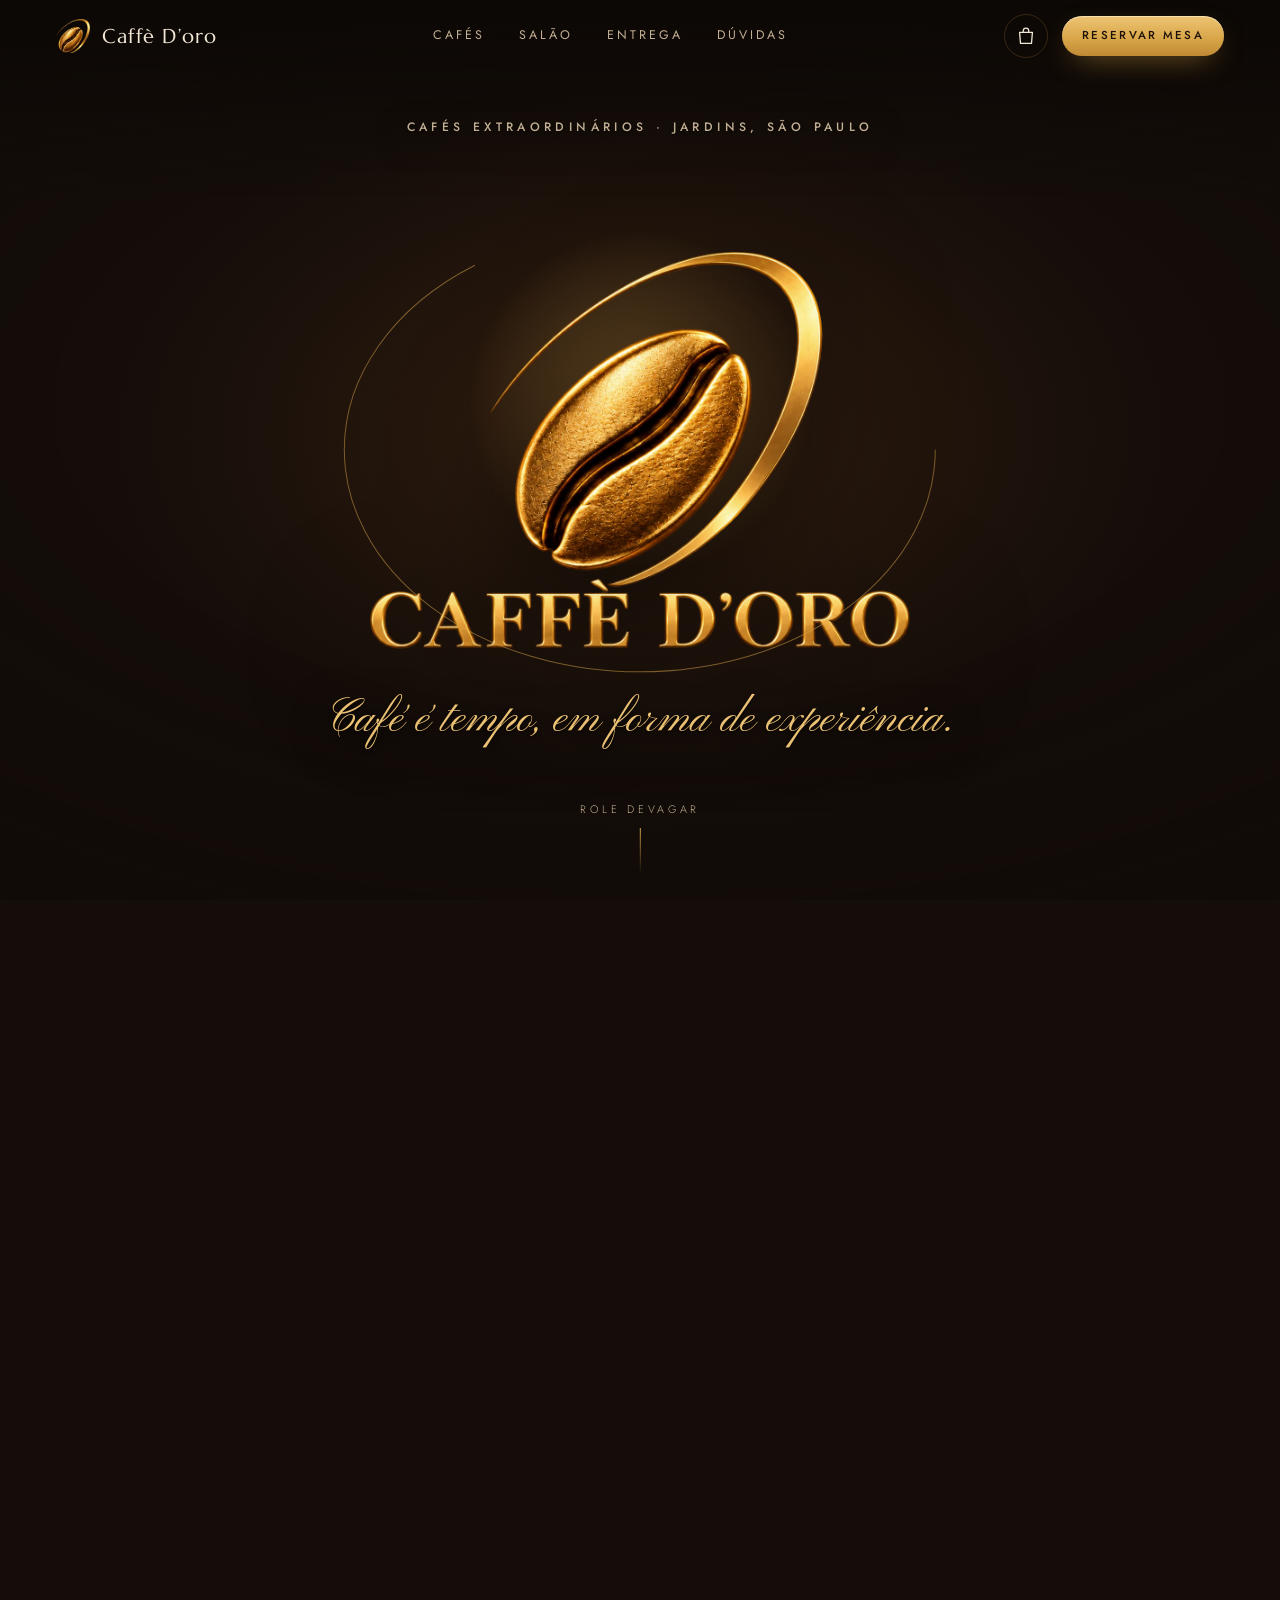
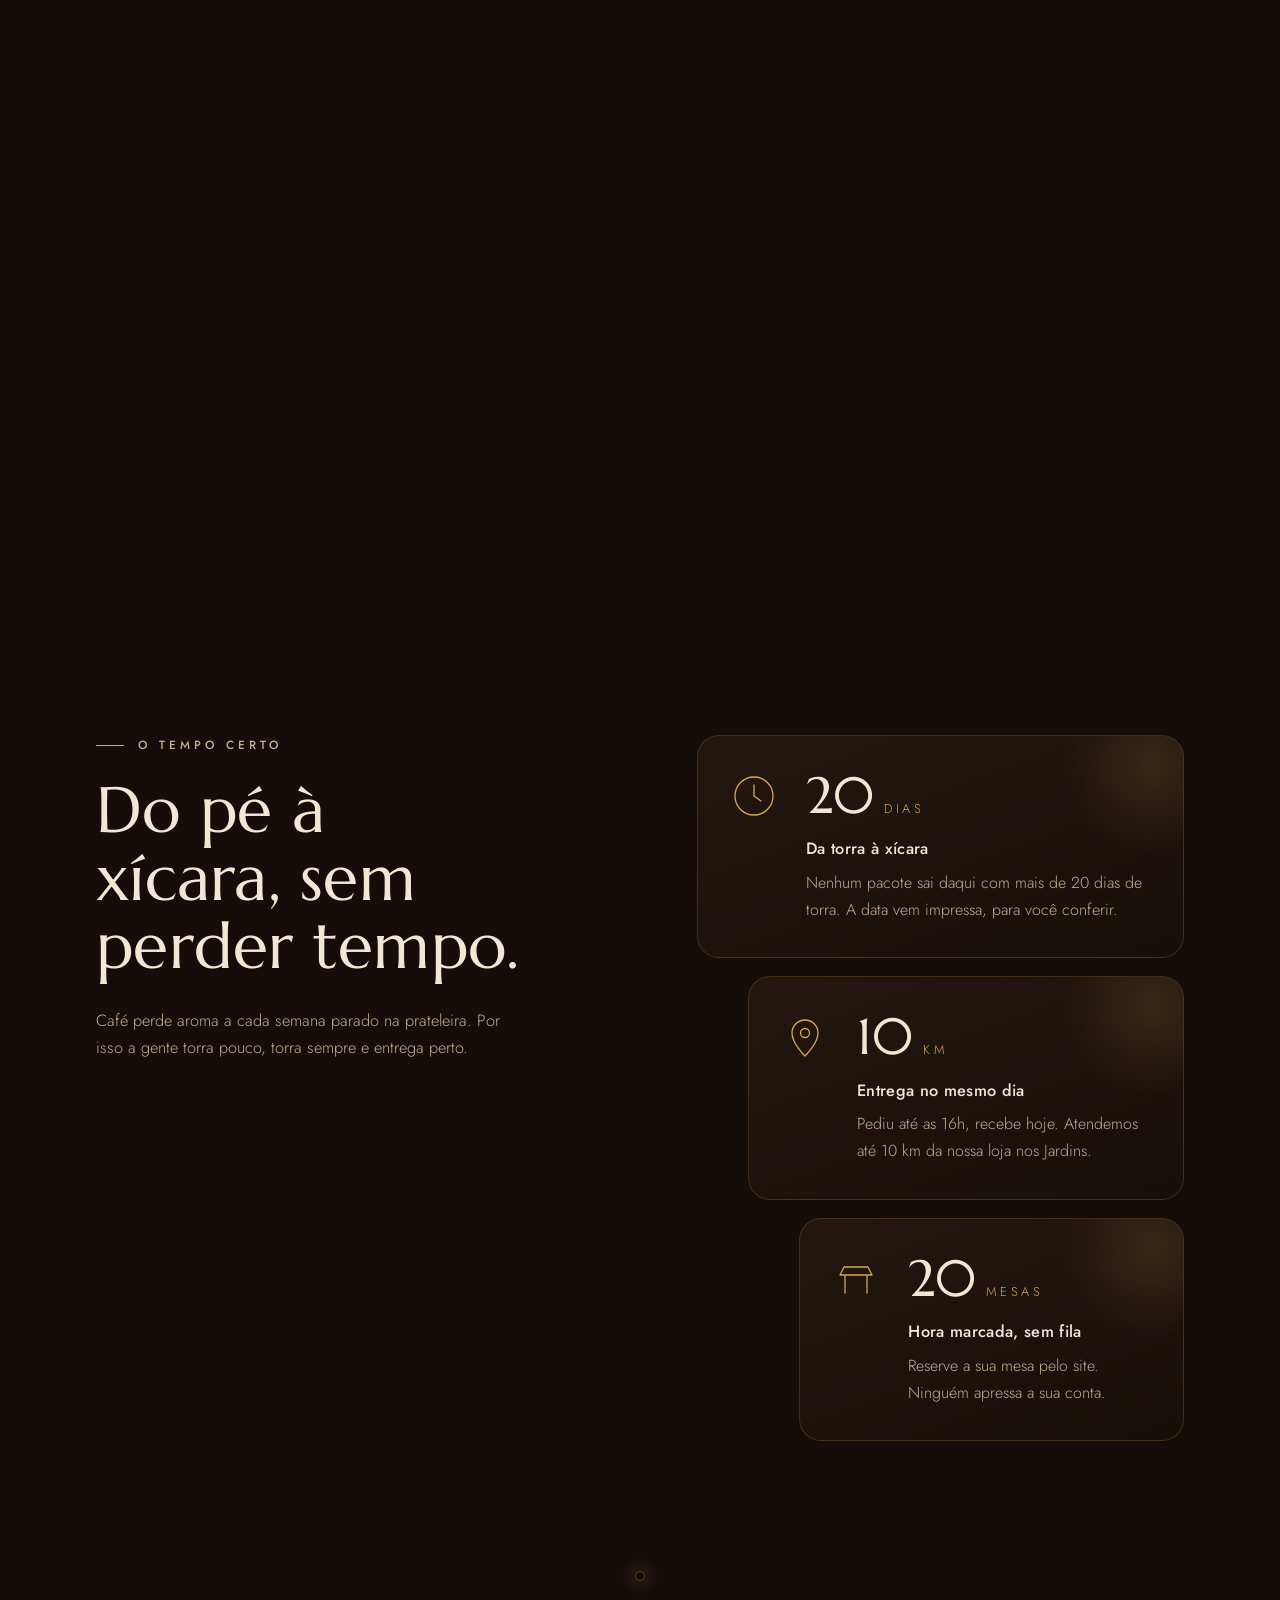
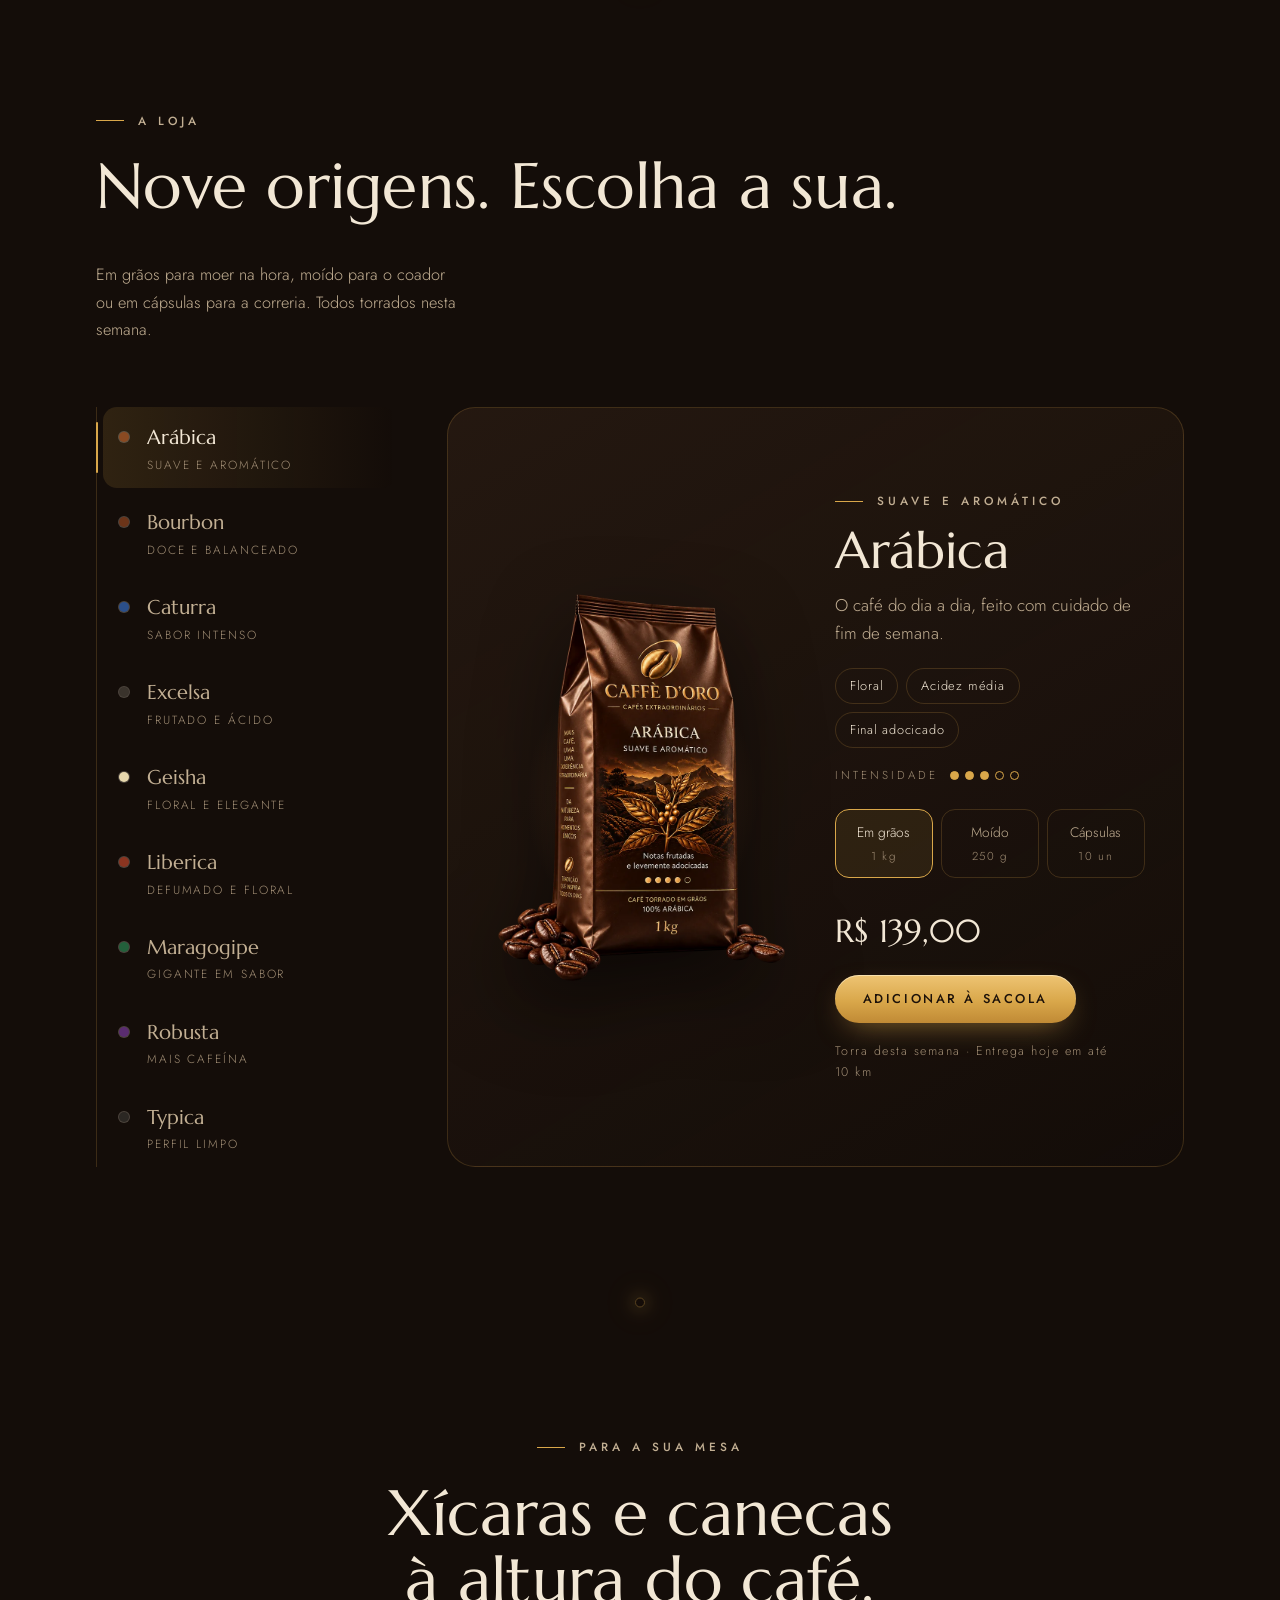
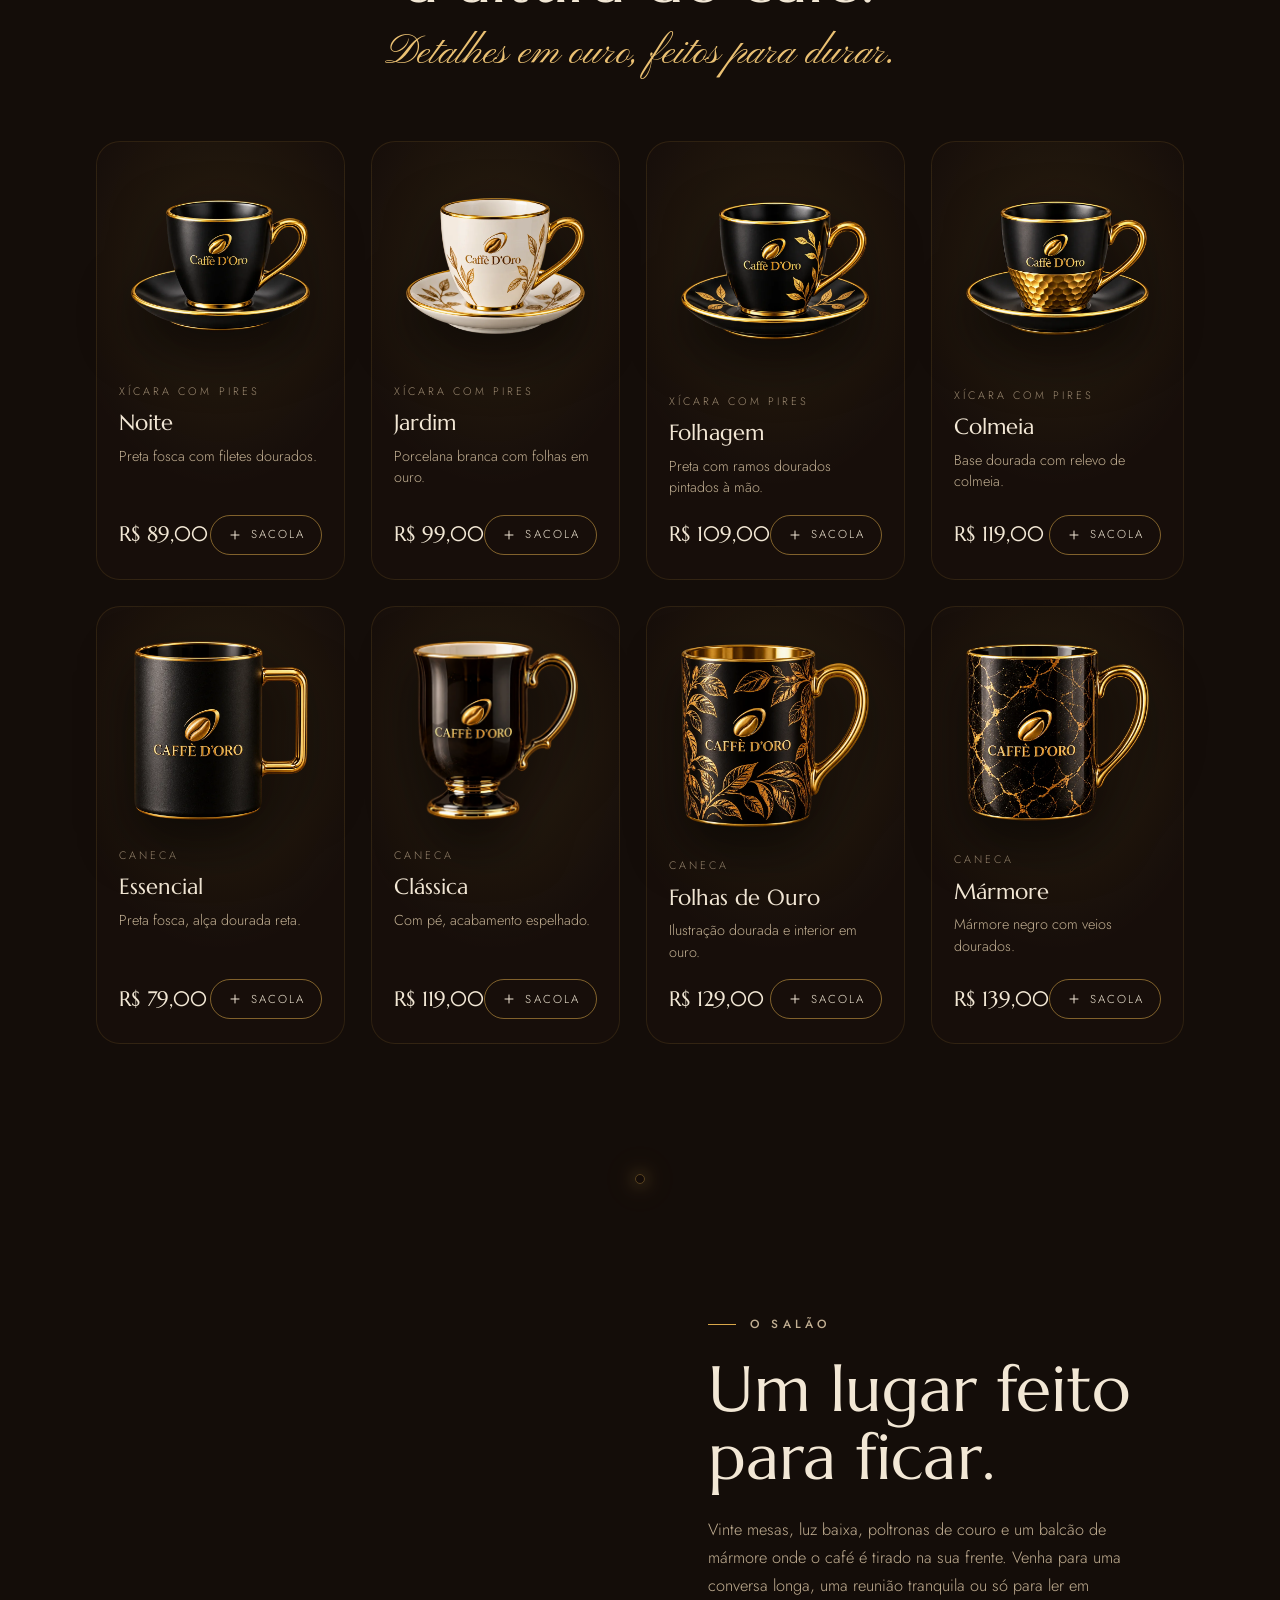
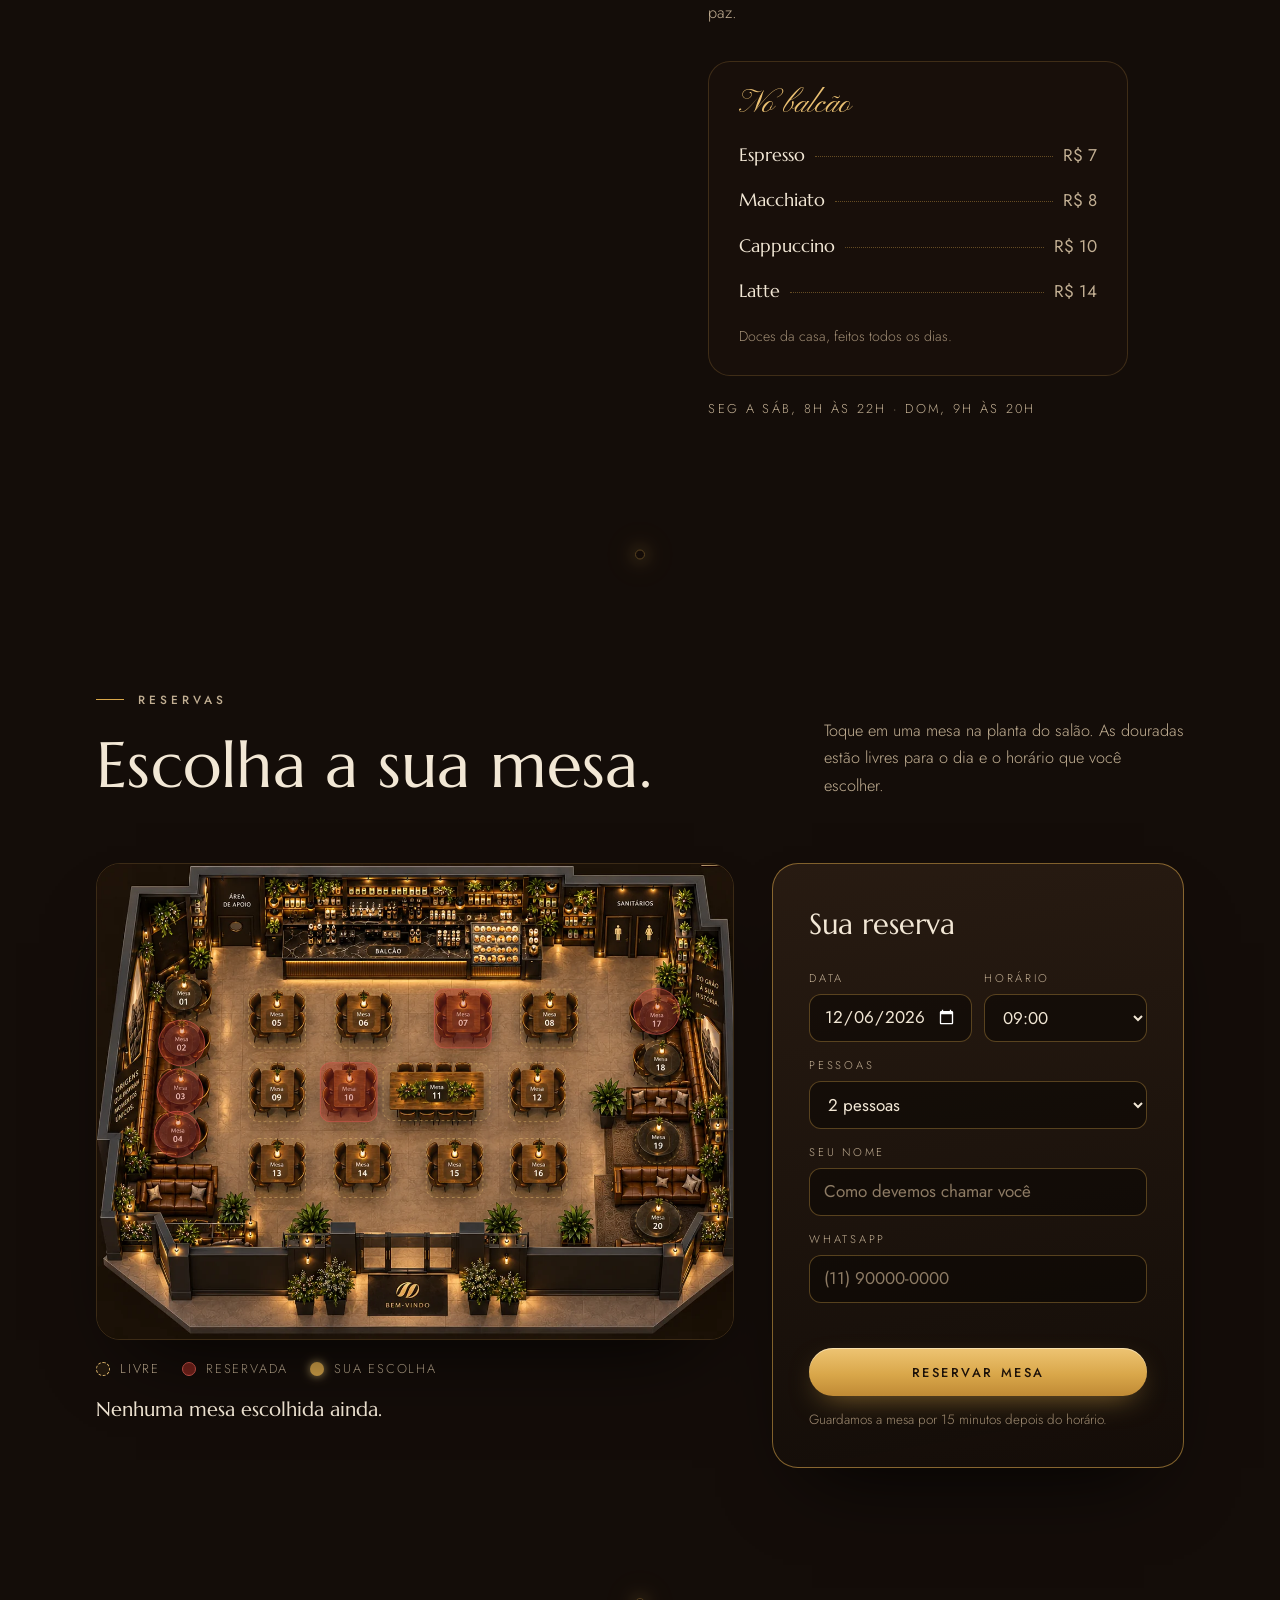
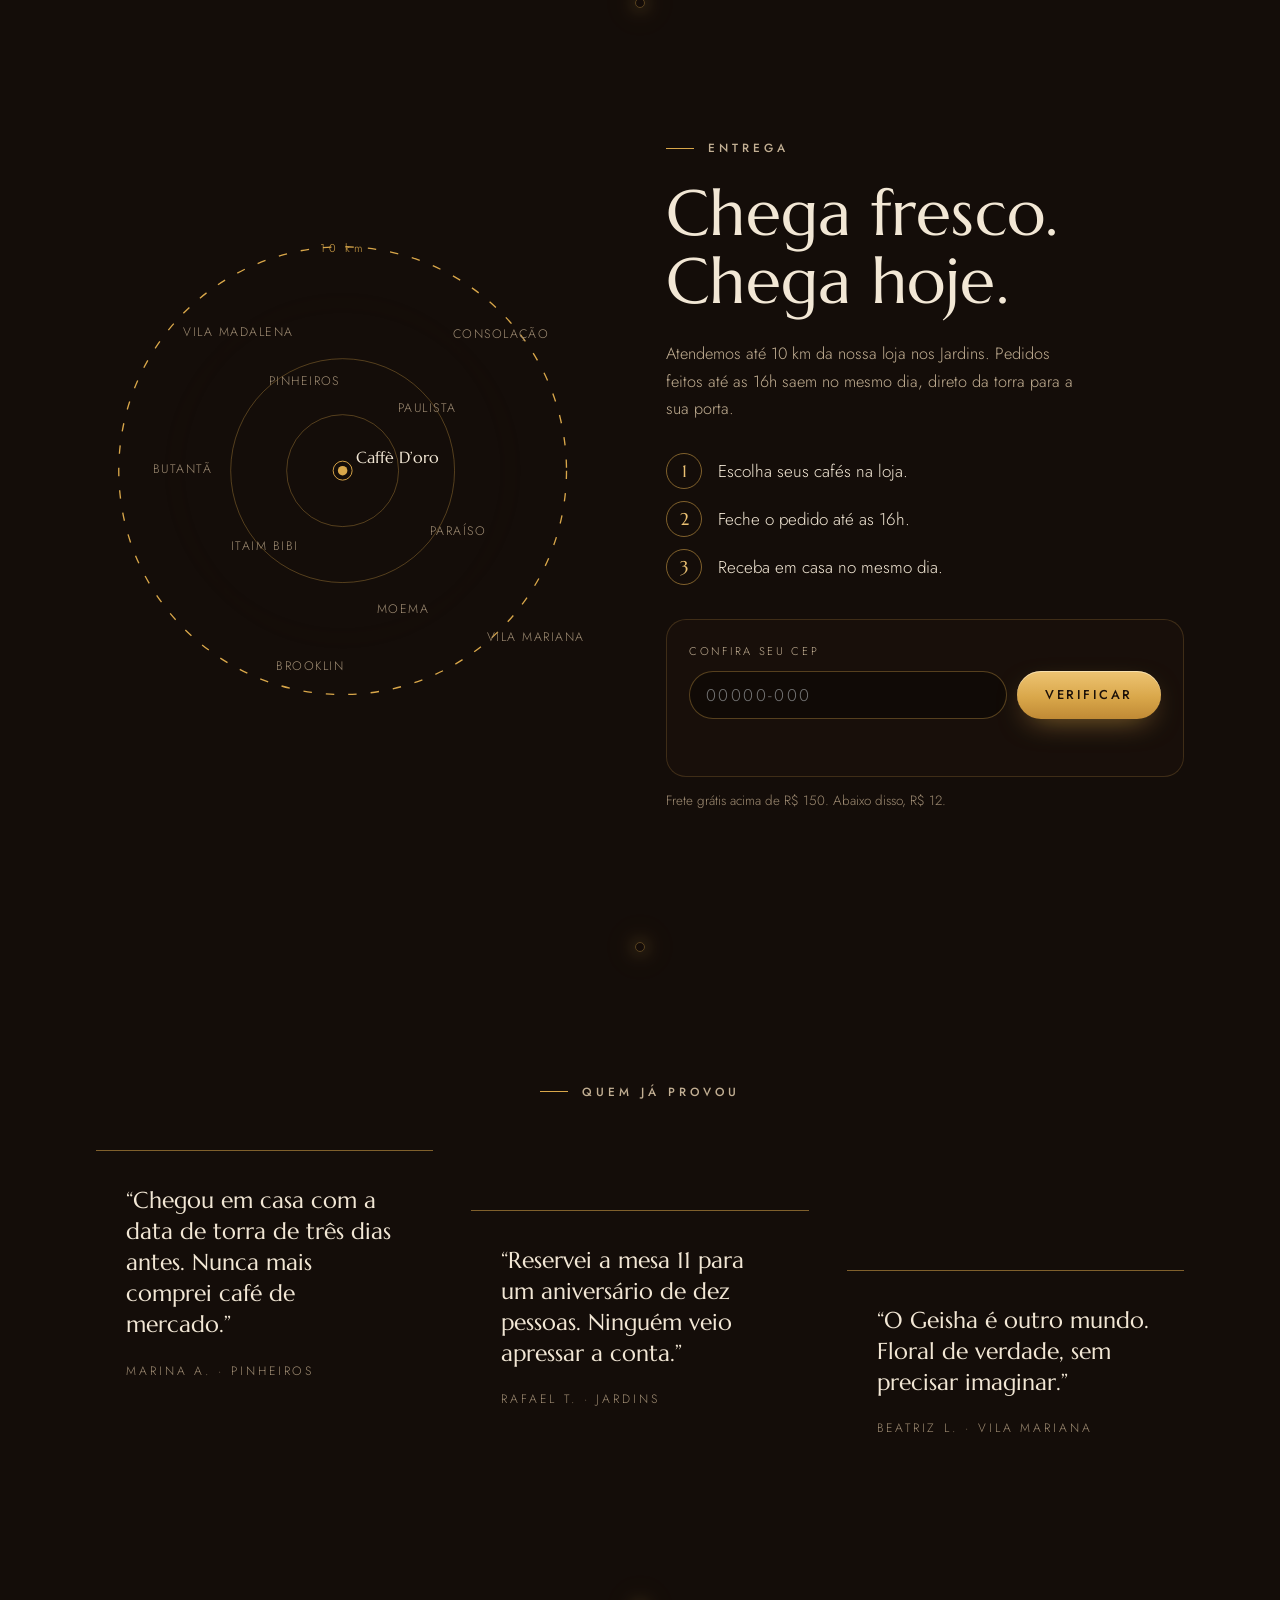
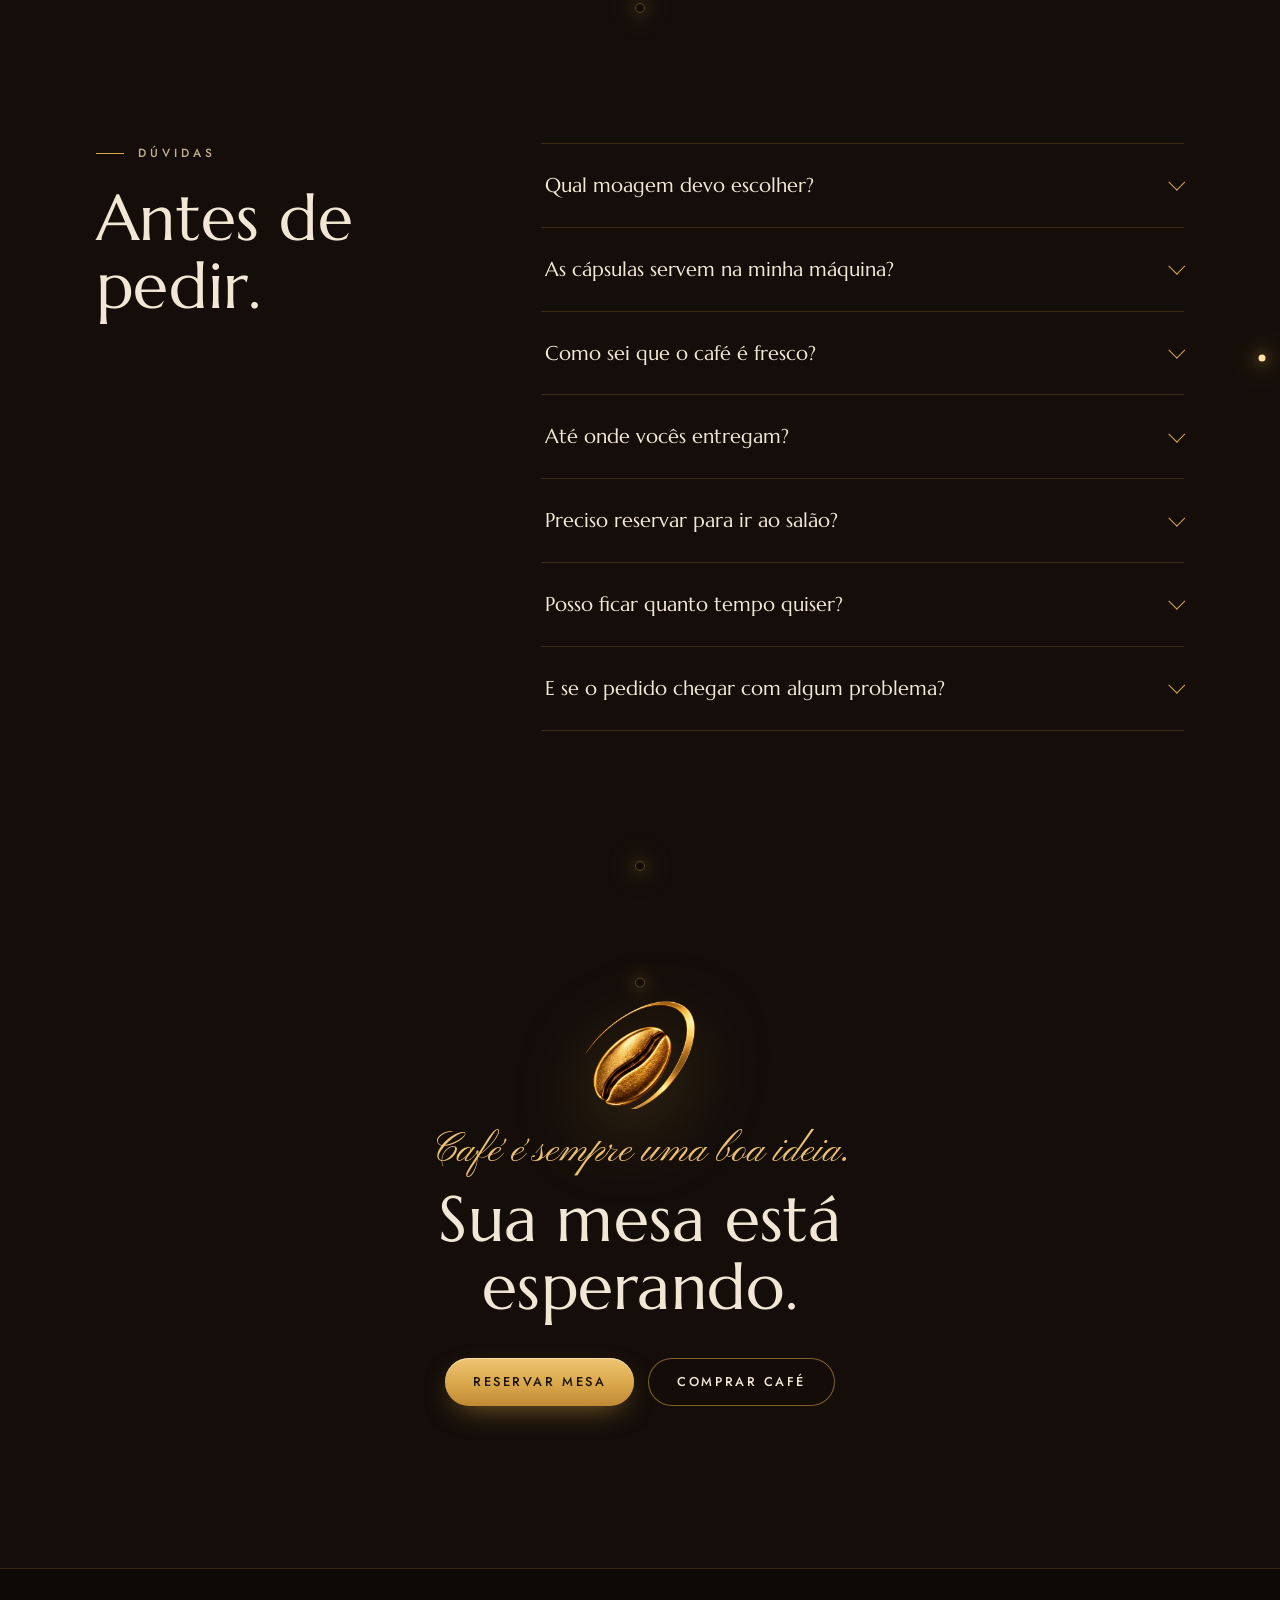
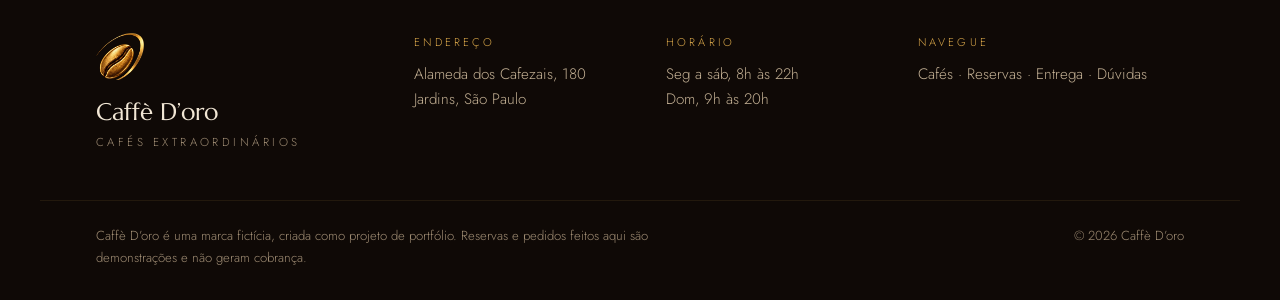
==== index.html @ 47ab8690 "Site da Caffè D'oro Abertura animada com as fotos da marca, loja com os nove cafés, reserva de mesa " ====
<!doctype html>
<html lang="pt-BR" class="no-js">
<head>
<meta charset="utf-8">
<meta name="viewport" content="width=device-width, initial-scale=1, viewport-fit=cover">
<title>Caffè D’oro · Cafés extraordinários nos Jardins</title>
<meta name="description" content="Cafeteria e torrefação nos Jardins, em São Paulo. Reserve sua mesa no salão ou receba café torrado nesta semana em casa, no mesmo dia, em até 10&nbsp;km.">
<meta name="theme-color" content="#140d09">
<meta property="og:type" content="website">
<meta property="og:title" content="Caffè D’oro · Cafés extraordinários">
<meta property="og:description" content="Reserve sua mesa no salão ou receba café fresco em casa, no mesmo dia.">
<meta property="og:image" content="https://raiowhitex.github.io/caffe-doro/assets/img/og.jpg">
<meta property="og:url" content="https://raiowhitex.github.io/caffe-doro/">
<link rel="icon" href="data:image/svg+xml,%3Csvg xmlns='http://www.w3.org/2000/svg' viewBox='0 0 64 64'%3E%3Cdefs%3E%3ClinearGradient id='g' x1='0' y1='0' x2='1' y2='1'%3E%3Cstop offset='0' stop-color='%23f3cf7e'/%3E%3Cstop offset='1' stop-color='%23a8702a'/%3E%3C/linearGradient%3E%3C/defs%3E%3Crect width='64' height='64' rx='14' fill='%23140d09'/%3E%3Cpath d='M12 44C18 20 40 6 52 12' fill='none' stroke='url(%23g)' stroke-width='2.4' stroke-linecap='round'/%3E%3Cellipse cx='31' cy='34' rx='12' ry='17' transform='rotate(32 31 34)' fill='url(%23g)'/%3E%3Cpath d='M25 46c6-6 2-14 12-24' fill='none' stroke='%23140d09' stroke-width='2.6' stroke-linecap='round'/%3E%3C/svg%3E">
<link rel="preconnect" href="https://fonts.googleapis.com">
<link rel="preconnect" href="https://fonts.gstatic.com" crossorigin>
<link rel="stylesheet" href="https://fonts.googleapis.com/css2?family=Jost:wght@300;400;500&family=Marcellus&family=Pinyon+Script&display=swap">
<link rel="preload" as="image" href="assets/img/logo.webp">
<link rel="stylesheet" href="assets/site.css">
<script>document.documentElement.classList.replace('no-js','js')</script>
</head>
<body>
<a class="skip" href="#main">Pular para o conteúdo</a>

<!-- One fixed environment behind the whole page -->
<div class="env" aria-hidden="true">
  <div class="glow"></div>
  <div class="dust"><i></i><i></i><i></i><i></i><i></i><i></i><i></i><i></i><i></i><i></i><i></i><i></i><i></i><i></i><i></i><i></i></div>
  <div class="grain"></div>
</div>

<svg width="0" height="0" style="position:absolute" aria-hidden="true">
  <symbol id="i-bag" viewBox="0 0 24 24"><path d="M5 8h14l-1 12H6L5 8Z" fill="none" stroke="currentColor" stroke-width="1.4" stroke-linejoin="round"/><path d="M9 8V6.5a3 3 0 0 1 6 0V8" fill="none" stroke="currentColor" stroke-width="1.4"/></symbol>
  <symbol id="i-close" viewBox="0 0 24 24"><path d="M6 6l12 12M18 6 6 18" stroke="currentColor" stroke-width="1.5" stroke-linecap="round"/></symbol>
  <symbol id="i-arrow" viewBox="0 0 24 24"><path d="M4 12h15m-5-5 5 5-5 5" fill="none" stroke="currentColor" stroke-width="1.5" stroke-linecap="round" stroke-linejoin="round"/></symbol>
  <symbol id="i-plus" viewBox="0 0 24 24"><path d="M12 6v12M6 12h12" stroke="currentColor" stroke-width="1.5" stroke-linecap="round"/></symbol>
  <symbol id="i-minus" viewBox="0 0 24 24"><path d="M6 12h12" stroke="currentColor" stroke-width="1.5" stroke-linecap="round"/></symbol>
</svg>

<header class="nav" id="nav">
  <div class="nav-in">
    <a class="brand" href="#topo" aria-label="Caffè D’oro, voltar ao início">
      <img src="assets/img/grao-ouro.webp" alt="" width="36" height="33">
      <span>Caffè D’oro</span>
    </a>
    <nav class="links" aria-label="Principal">
      <a href="#cafes">Cafés</a>
      <a href="#salao">Salão</a>
      <a href="#entrega">Entrega</a>
      <a href="#duvidas">Dúvidas</a>
    </nav>
    <div class="nav-act">
      <button class="bag-btn" type="button" id="bagBtn" aria-label="Abrir sacola, 0 itens">
        <svg width="22" height="22"><use href="#i-bag"/></svg>
        <span class="bag-count" id="bagCount" aria-hidden="true">0</span>
      </button>
      <a class="btn gold small" href="#reservar">Reservar mesa</a>
      <button class="menu-btn" type="button" id="menuBtn" aria-expanded="false" aria-controls="mMenu" aria-label="Abrir menu"><span></span><span></span></button>
    </div>
  </div>
  <div class="m-menu" id="mMenu" hidden>
    <a href="#cafes">Cafés</a>
    <a href="#salao">Salão</a>
    <a href="#reservar">Reservar mesa</a>
    <a href="#entrega">Entrega</a>
    <a href="#duvidas">Dúvidas</a>
  </div>
</header>

<!-- HERO: layered scenes scrubbed by scroll. Default CSS state is the static hero. -->
<section class="hero" id="topo" aria-label="Abertura">
  <h1 class="sr">Caffè D’oro, cafeteria e cafés especiais nos Jardins, São Paulo</h1>
  <div class="stage" id="stage">
    <div class="scene sD" id="sD" aria-hidden="true">
      <div class="cover land">
        <img src="assets/img/servido.webp" alt="" width="1672" height="941" fetchpriority="high">
        <span class="steam" style="--x:70%;--y:40%"><i></i><i></i><i></i></span>
      </div>
      <div class="cover port">
        <img src="assets/img/servido-retrato.webp" alt="" width="941" height="1672" loading="lazy">
        <span class="steam" style="--x:49%;--y:42%"><i></i><i></i><i></i></span>
      </div>
    </div>

    <div class="scene sA" id="sA" aria-hidden="true">
      <div class="logo-wrap" id="logoWrap">
        <img class="logo" src="assets/img/logo.webp" alt="" width="1200" height="800">
        <svg class="ring" viewBox="0 0 400 300" preserveAspectRatio="none"><ellipse cx="200" cy="150" rx="192" ry="142" pathLength="1"/></svg>
      </div>
    </div>

    <div class="scene sB" id="sB" aria-hidden="true">
      <img class="ramo r1" src="assets/img/ramo-a.webp" alt="" width="1600" height="533">
      <img class="ramo r2" src="assets/img/ramo-b.webp" alt="" width="1600" height="533">
      <img class="ramo r3" src="assets/img/ramo-b.webp" alt="" width="1600" height="533">
    </div>

    <div class="scene sC" id="sC" aria-hidden="true">
      <div class="bags" id="bags">
        <img class="bag" data-i="-4" src="assets/img/hero-robusta.webp" alt="" width="440" height="560">
        <img class="bag" data-i="-3" src="assets/img/hero-caturra.webp" alt="" width="440" height="560">
        <img class="bag" data-i="-2" src="assets/img/hero-excelsa.webp" alt="" width="440" height="560">
        <img class="bag" data-i="-1" src="assets/img/hero-arabica.webp" alt="" width="440" height="560">
        <img class="bag" data-i="0" src="assets/img/hero-geisha.webp" alt="" width="440" height="560">
        <img class="bag" data-i="1" src="assets/img/hero-bourbon.webp" alt="" width="440" height="560">
        <img class="bag" data-i="2" src="assets/img/hero-liberica.webp" alt="" width="440" height="560">
        <img class="bag" data-i="3" src="assets/img/hero-maragogipe.webp" alt="" width="440" height="560">
        <img class="bag" data-i="4" src="assets/img/hero-typica.webp" alt="" width="440" height="560">
      </div>
    </div>

    <div class="scrim" aria-hidden="true"></div>

    <div class="band b1" data-a="0" data-b="0.2">
      <p class="kick">Cafés extraordinários · Jardins, São Paulo</p>
      <p class="script split" data-fx="depth">Café é tempo, em forma de experiência.</p>
    </div>

    <div class="band b2" data-a="0.25" data-b="0.47">
      <h2 class="hl split" data-fx="part">Tudo começa / no pé.</h2>
      <p class="sub">Nove origens, colhidas no ponto certo e torradas aqui, em pequenos lotes.</p>
    </div>

    <div class="band b3" data-a="0.52" data-b="0.74">
      <h2 class="hl split" data-fx="drift">Torrado há dias. / Não há meses.</h2>
      <p class="sub">A data da torra vem impressa em cada pacote. Passou de 20 dias, não sai da nossa loja.</p>
    </div>

    <div class="band b4 settle" data-a="0.8" data-b="1">
      <div class="settle-top">
        <img class="settle-mark" src="assets/img/grao-ouro.webp" alt="" width="72" height="66">
        <h2 class="hl split" data-fx="rise">Sua mesa está pronta.</h2>
        <p class="sub">Reserve um horário no salão ou receba café fresco em casa, no mesmo dia, em até 10&nbsp;km dos Jardins.</p>
      </div>
      <div class="cta-row">
        <a class="btn gold" href="#reservar">Reservar mesa</a>
        <a class="btn ghost" href="#cafes">Comprar café</a>
      </div>
    </div>

    <div class="cue" id="cue" aria-hidden="true"><span>Role devagar</span><i></i></div>
  </div>
</section>

<main id="main" tabindex="-1">
  <svg class="thread" id="thread" aria-hidden="true"><path id="threadPath" pathLength="1"/><circle id="spark" r="3.5"/></svg>

  <!-- 1. Promessas -->
  <section class="sec promessas" id="tempo">
    <div class="wrap prom-grid">
      <div class="prom-head reveal">
        <p class="kicker">O tempo certo</p>
        <h2 class="display">Do pé à xícara, sem perder tempo.</h2>
        <p class="lede">Café perde aroma a cada semana parado na prateleira. Por isso a gente torra pouco, torra sempre e entrega perto.</p>
      </div>
      <ol class="prom-list">
        <li class="prom reveal">
          <svg class="draw" viewBox="0 0 48 48" aria-hidden="true"><circle cx="24" cy="24" r="19" pathLength="1"/><path d="M24 13v11l7 5" pathLength="1"/></svg>
          <p class="num"><span class="count" data-to="20">20</span><small>dias</small></p>
          <h3>Da torra à xícara</h3>
          <p>Nenhum pacote sai daqui com mais de 20 dias de torra. A data vem impressa, para você conferir.</p>
        </li>
        <li class="prom reveal">
          <svg class="draw" viewBox="0 0 48 48" aria-hidden="true"><path d="M24 43s-13-12.5-13-23a13 13 0 0 1 26 0c0 10.5-13 23-13 23Z" pathLength="1"/><circle cx="24" cy="20" r="4.5" pathLength="1"/></svg>
          <p class="num"><span class="count" data-to="10">10</span><small>km</small></p>
          <h3>Entrega no mesmo dia</h3>
          <p>Pediu até as 16h, recebe hoje. Atendemos até 10&nbsp;km da nossa loja nos Jardins.</p>
        </li>
        <li class="prom reveal">
          <svg class="draw" viewBox="0 0 48 48" aria-hidden="true"><path d="M8 20h32M13 20v18M35 20v18M8 20l4-8h24l4 8" pathLength="1"/></svg>
          <p class="num"><span class="count" data-to="20">20</span><small>mesas</small></p>
          <h3>Hora marcada, sem fila</h3>
          <p>Reserve a sua mesa pelo site. Ninguém apressa a sua conta.</p>
        </li>
      </ol>
    </div>
  </section>

  <!-- 2. Loja: os nove cafés -->
  <section class="sec loja" id="cafes">
    <div class="wrap">
      <header class="sec-head split-head reveal">
        <div>
          <p class="kicker">A loja</p>
          <h2 class="display">Nove origens. Escolha a sua.</h2>
        </div>
        <p class="lede">Em grãos para moer na hora, moído para o coador ou em cápsulas para a correria. Todos torrados nesta semana.</p>
      </header>

      <div class="shop reveal" id="shop">
        <div class="v-list" role="tablist" aria-label="Variedades de café" id="vList"></div>
        <div class="v-stage" role="tabpanel" id="vPanel" aria-live="polite">
          <div class="v-visual">
            <div class="halo" aria-hidden="true"></div>
            <img class="v-img" id="vImgA" alt="" width="760" height="950">
            <img class="v-img" id="vImgB" alt="" width="760" height="950">
          </div>
          <div class="v-info">
            <p class="kicker" id="vTag"></p>
            <h3 class="v-name" id="vName"></h3>
            <p class="v-line" id="vLine"></p>
            <ul class="v-notes" id="vNotes"></ul>
            <div class="v-int" id="vInt"></div>
            <fieldset class="formats">
              <legend class="sr">Formato</legend>
              <label><input type="radio" name="fmt" value="graos" checked><span>Em grãos<small>1 kg</small></span></label>
              <label><input type="radio" name="fmt" value="po"><span>Moído<small>250 g</small></span></label>
              <label><input type="radio" name="fmt" value="caps"><span>Cápsulas<small>10 un</small></span></label>
            </fieldset>
            <div class="v-buy">
              <p class="price" id="vPrice"></p>
              <button class="btn gold" type="button" id="vAdd">Adicionar à sacola</button>
            </div>
            <p class="fresh">Torra desta semana · Entrega hoje em até 10&nbsp;km</p>
          </div>
        </div>
      </div>
    </div>
  </section>

  <!-- 3. Xícaras e canecas -->
  <section class="sec pecas" id="pecas">
    <div class="wrap">
      <header class="sec-head center reveal">
        <p class="kicker">Para a sua mesa</p>
        <h2 class="display">Xícaras e canecas à altura do café.</h2>
        <p class="script">Detalhes em ouro, feitos para durar.</p>
      </header>
      <div class="pecas-grid" id="pecasGrid"></div>
    </div>
  </section>

  <!-- 4. O salão -->
  <section class="sec salao" id="salao">
    <div class="salao-grid">
      <figure class="salao-img reveal">
        <img src="assets/img/salao.webp" alt="Vista de cima do salão da Caffè D’oro, com vinte mesas, poltronas de couro, plantas e o balcão de mármore ao fundo." width="1448" height="1086" loading="lazy">
      </figure>
      <div class="salao-text reveal">
        <p class="kicker">O salão</p>
        <h2 class="display">Um lugar feito para ficar.</h2>
        <p class="lede">Vinte mesas, luz baixa, poltronas de couro e um balcão de mármore onde o café é tirado na sua frente. Venha para uma conversa longa, uma reunião tranquila ou só para ler em paz.</p>
        <div class="menu-card">
          <p class="menu-title">No balcão</p>
          <ul>
            <li><span>Espresso</span><i></i><b>R$ 7</b></li>
            <li><span>Macchiato</span><i></i><b>R$ 8</b></li>
            <li><span>Cappuccino</span><i></i><b>R$ 10</b></li>
            <li><span>Latte</span><i></i><b>R$ 14</b></li>
          </ul>
          <p class="menu-foot">Doces da casa, feitos todos os dias.</p>
        </div>
        <p class="hours">Seg a sáb, 8h às 22h · Dom, 9h às 20h</p>
      </div>
    </div>
  </section>

  <!-- 5. Reserva: a planta interativa -->
  <section class="sec reserva" id="reservar">
    <div class="wrap">
      <header class="sec-head split-head reveal">
        <div>
          <p class="kicker">Reservas</p>
          <h2 class="display">Escolha a sua mesa.</h2>
        </div>
        <p class="lede">Toque em uma mesa na planta do salão. As douradas estão livres para o dia e o horário que você escolher.</p>
      </header>

      <div class="res-grid">
        <div class="plan reveal">
          <div class="plan-box" id="planBox">
            <img src="assets/img/planta.webp" alt="Planta do salão vista de cima, com as mesas numeradas de 1 a 20." width="1165" height="870" loading="lazy">
            <svg class="plan-svg" id="planSvg" viewBox="0 0 1165 870" aria-hidden="true"></svg>
            <div class="plan-hit" id="planHit"></div>
          </div>
          <ul class="legend" aria-label="Legenda">
            <li><i class="lg free"></i>Livre</li>
            <li><i class="lg busy"></i>Reservada</li>
            <li><i class="lg sel"></i>Sua escolha</li>
          </ul>
          <p class="plan-chip" id="planChip" aria-live="polite">Nenhuma mesa escolhida ainda.</p>
        </div>

        <div class="res-panel reveal" id="resPanel">
          <form class="res-form" id="resForm" novalidate>
            <p class="panel-title">Sua reserva</p>
            <div class="f-row">
              <label class="field"><span>Data</span><input type="date" id="rDate" required></label>
              <label class="field"><span>Horário</span><select id="rTime" required></select></label>
            </div>
            <label class="field"><span>Pessoas</span>
              <select id="rPeople">
                <option value="1">1 pessoa</option><option value="2" selected>2 pessoas</option><option value="3">3 pessoas</option><option value="4">4 pessoas</option><option value="5">5 pessoas</option><option value="6">6 pessoas</option><option value="7">7 pessoas</option><option value="8">8 pessoas</option><option value="9">9 pessoas</option><option value="10">10 pessoas</option>
              </select>
            </label>
            <label class="field m-only"><span>Ou escolha pela lista</span><select id="rTableList"></select></label>
            <label class="field"><span>Seu nome</span><input type="text" id="rName" autocomplete="name" placeholder="Como devemos chamar você" required></label>
            <label class="field"><span>WhatsApp</span><input type="tel" id="rPhone" autocomplete="tel" inputmode="tel" placeholder="(11) 90000-0000" required></label>
            <p class="f-msg" id="rMsg" aria-live="polite"></p>
            <button class="btn gold wide" type="submit" id="rSubmit">Reservar mesa</button>
            <p class="f-note">Guardamos a mesa por 15 minutos depois do horário.</p>
          </form>
          <div class="res-done" id="resDone" hidden tabindex="-1">
            <svg class="done-ring" viewBox="0 0 80 80" aria-hidden="true"><circle cx="40" cy="40" r="34" pathLength="1"/><path d="M27 41l9 9 17-19" pathLength="1"/></svg>
            <p class="panel-title" id="doneTitle">Mesa reservada.</p>
            <p class="done-sum" id="doneSum"></p>
            <p class="f-note">Isto é uma demonstração. Em um site real, a confirmação chegaria no seu WhatsApp.</p>
            <button class="btn ghost wide" type="button" id="resAgain">Fazer outra reserva</button>
          </div>
        </div>
      </div>
    </div>
  </section>

  <!-- 6. Entrega -->
  <section class="sec entrega" id="entrega">
    <div class="wrap ent-grid">
      <div class="radius reveal" aria-hidden="true">
        <svg viewBox="0 0 520 520" class="radius-svg">
          <circle class="rg r4" cx="260" cy="260" r="236" pathLength="1"/>
          <circle class="rg r3" cx="260" cy="260" r="177" pathLength="1"/>
          <circle class="rg r2" cx="260" cy="260" r="118" pathLength="1"/>
          <circle class="rg r1" cx="260" cy="260" r="59" pathLength="1"/>
          <g class="places">
            <text x="182" y="170">Pinheiros</text>
            <text x="92" y="118">Vila Madalena</text>
            <text x="318" y="198">Paulista</text>
            <text x="352" y="328">Paraíso</text>
            <text x="296" y="410">Moema</text>
            <text x="142" y="344">Itaim Bibi</text>
            <text x="376" y="120">Consolação</text>
            <text x="190" y="470">Brooklin</text>
            <text x="412" y="440">Vila Mariana</text>
            <text x="60" y="262">Butantã</text>
          </g>
          <circle class="home-pulse" cx="260" cy="260" r="10"/>
          <circle class="home" cx="260" cy="260" r="5"/>
          <text class="home-label" x="274" y="252">Caffè D’oro</text>
          <text class="km" x="260" y="30">10&nbsp;km</text>
        </svg>
      </div>
      <div class="ent-text reveal">
        <p class="kicker">Entrega</p>
        <h2 class="display">Chega fresco. Chega hoje.</h2>
        <p class="lede">Atendemos até 10&nbsp;km da nossa loja nos Jardins. Pedidos feitos até as 16h saem no mesmo dia, direto da torra para a sua porta.</p>
        <ol class="steps">
          <li><b>1</b><span>Escolha seus cafés na loja.</span></li>
          <li><b>2</b><span>Feche o pedido até as 16h.</span></li>
          <li><b>3</b><span>Receba em casa no mesmo dia.</span></li>
        </ol>
        <form class="cep" id="cepForm" novalidate>
          <label for="cepIn">Confira seu CEP</label>
          <div class="cep-row">
            <input id="cepIn" inputmode="numeric" autocomplete="postal-code" placeholder="00000-000" maxlength="9">
            <button class="btn gold" type="submit">Verificar</button>
          </div>
          <p class="cep-out" id="cepOut" aria-live="polite"></p>
        </form>
        <p class="f-note">Frete grátis acima de R$ 150. Abaixo disso, R$ 12.</p>
      </div>
    </div>
  </section>

  <!-- 7. Depoimentos -->
  <section class="sec provas" id="provas">
    <div class="wrap">
      <p class="kicker center reveal">Quem já provou</p>
      <div class="quotes">
        <figure class="q reveal"><blockquote>“Chegou em casa com a data de torra de três dias antes. Nunca mais comprei café de mercado.”</blockquote><figcaption>Marina A. · Pinheiros</figcaption></figure>
        <figure class="q reveal"><blockquote>“Reservei a mesa 11 para um aniversário de dez pessoas. Ninguém veio apressar a conta.”</blockquote><figcaption>Rafael T. · Jardins</figcaption></figure>
        <figure class="q reveal"><blockquote>“O Geisha é outro mundo. Floral de verdade, sem precisar imaginar.”</blockquote><figcaption>Beatriz L. · Vila Mariana</figcaption></figure>
      </div>
    </div>
  </section>

  <!-- 8. Dúvidas -->
  <section class="sec faq" id="duvidas">
    <div class="wrap faq-grid">
      <header class="reveal">
        <p class="kicker">Dúvidas</p>
        <h2 class="display">Antes de pedir.</h2>
      </header>
      <div class="faq-list reveal">
        <details><summary>Qual moagem devo escolher?</summary><div class="a"><p>O moído da casa é médio-fino, ideal para coador de papel e cafeteira elétrica. Para espresso ou prensa francesa, leve em grãos e moa na hora: é assim que o aroma dura mais.</p></div></details>
        <details><summary>As cápsulas servem na minha máquina?</summary><div class="a"><p>A caixa indica o sistema compatível. Se tiver dúvida, chame a gente no WhatsApp com o modelo da sua máquina antes de comprar.</p></div></details>
        <details><summary>Como sei que o café é fresco?</summary><div class="a"><p>Torramos às segundas e quintas. A data da torra vem impressa em cada pacote, e nada sai daqui com mais de 20 dias.</p></div></details>
        <details><summary>Até onde vocês entregam?</summary><div class="a"><p>Até 10&nbsp;km da loja, nos Jardins. Coloque seu CEP na seção de entrega para conferir na hora.</p></div></details>
        <details><summary>Preciso reservar para ir ao salão?</summary><div class="a"><p>Não, mas quem reserva não espera. A mesa fica guardada por 15 minutos depois do horário marcado.</p></div></details>
        <details><summary>Posso ficar quanto tempo quiser?</summary><div class="a"><p>Pode. A reserva garante 2 horas, e se ninguém estiver esperando pela mesa, ela continua sua.</p></div></details>
        <details><summary>E se o pedido chegar com algum problema?</summary><div class="a"><p>A gente troca no mesmo dia. Basta mandar uma foto pelo WhatsApp.</p></div></details>
      </div>
    </div>
  </section>

  <!-- 9. Chamada final -->
  <section class="sec final" id="final">
    <div class="wrap center reveal">
      <img class="final-mark" src="assets/img/grao-ouro.webp" alt="" width="120" height="110" loading="lazy">
      <p class="script">Café é sempre uma boa ideia.</p>
      <h2 class="display">Sua mesa está esperando.</h2>
      <div class="cta-row center">
        <a class="btn gold" href="#reservar">Reservar mesa</a>
        <a class="btn ghost" href="#cafes">Comprar café</a>
      </div>
    </div>
  </section>
</main>

<footer class="foot">
  <div class="wrap foot-grid">
    <div class="foot-brand">
      <img src="assets/img/grao-ouro.webp" alt="" width="54" height="50" loading="lazy">
      <p class="foot-name">Caffè D’oro</p>
      <p class="foot-tag">Cafés extraordinários</p>
    </div>
    <div>
      <p class="foot-h">Endereço</p>
      <p>Alameda dos Cafezais, 180<br>Jardins, São Paulo</p>
    </div>
    <div>
      <p class="foot-h">Horário</p>
      <p>Seg a sáb, 8h às 22h<br>Dom, 9h às 20h</p>
    </div>
    <div>
      <p class="foot-h">Navegue</p>
      <p><a href="#cafes">Cafés</a> · <a href="#reservar">Reservas</a> · <a href="#entrega">Entrega</a> · <a href="#duvidas">Dúvidas</a></p>
    </div>
  </div>
  <div class="wrap foot-bottom">
    <p>Caffè D’oro é uma marca fictícia, criada como projeto de portfólio. Reservas e pedidos feitos aqui são demonstrações e não geram cobrança.</p>
    <p>© 2026 Caffè D’oro</p>
  </div>
</footer>

<!-- Sacola -->
<div class="veil" id="veil" hidden></div>
<aside class="drawer" id="drawer" role="dialog" aria-modal="true" aria-labelledby="drawerTitle" hidden>
  <div class="dr-head">
    <p class="dr-title" id="drawerTitle">Sua sacola</p>
    <button class="icon-btn" type="button" id="drawerClose" aria-label="Fechar sacola"><svg width="22" height="22"><use href="#i-close"/></svg></button>
  </div>
  <div class="dr-body" id="drBody">
    <div class="dr-view" id="viewCart">
      <ul class="cart-list" id="cartList"></ul>
      <div class="cart-empty" id="cartEmpty">
        <img src="assets/img/grao-ouro.webp" alt="" width="64" height="59" loading="lazy">
        <p>Sua sacola está vazia.</p>
        <a class="btn ghost" href="#cafes" data-close>Ver os cafés</a>
      </div>
    </div>
    <form class="dr-view co-form" id="viewCheckout" hidden novalidate>
      <button class="back" type="button" id="coBack"><svg width="18" height="18" style="transform:scaleX(-1)"><use href="#i-arrow"/></svg>Voltar para a sacola</button>
      <p class="panel-title">Entrega</p>
      <label class="field"><span>Nome</span><input id="cName" autocomplete="name" required></label>
      <label class="field"><span>WhatsApp</span><input id="cPhone" type="tel" inputmode="tel" autocomplete="tel" placeholder="(11) 90000-0000" required></label>
      <div class="f-row">
        <label class="field"><span>CEP</span><input id="cCep" inputmode="numeric" autocomplete="postal-code" placeholder="00000-000" maxlength="9" required></label>
        <label class="field"><span>Número</span><input id="cNum" inputmode="numeric" required></label>
      </div>
      <p class="co-addr" id="cAddr" aria-live="polite"></p>
      <label class="field"><span>Complemento</span><input id="cComp" placeholder="Apto, bloco (opcional)"></label>
      <fieldset class="pay">
        <legend>Pagamento</legend>
        <label><input type="radio" name="pay" value="Pix" checked><span>Pix</span></label>
        <label><input type="radio" name="pay" value="Cartão na entrega"><span>Cartão na entrega</span></label>
      </fieldset>
      <p class="f-msg" id="cMsg" aria-live="polite"></p>
    </form>
    <div class="dr-view co-done" id="viewDone" hidden tabindex="-1">
      <svg class="done-ring" viewBox="0 0 80 80" aria-hidden="true"><circle cx="40" cy="40" r="34" pathLength="1"/><path d="M27 41l9 9 17-19" pathLength="1"/></svg>
      <p class="panel-title">Pedido recebido.</p>
      <p class="done-sum" id="coSum"></p>
      <p class="f-note">Isto é uma demonstração. Nada foi cobrado nem enviado.</p>
      <a class="btn ghost wide" href="#cafes" data-close>Continuar na loja</a>
    </div>
  </div>
  <div class="dr-foot" id="drFoot">
    <dl class="totals">
      <div><dt>Subtotal</dt><dd id="tSub">R$ 0,00</dd></div>
      <div><dt>Frete</dt><dd id="tShip">R$ 0,00</dd></div>
      <div class="grand"><dt>Total</dt><dd id="tTotal">R$ 0,00</dd></div>
    </dl>
    <p class="ship-hint" id="shipHint"></p>
    <button class="btn gold wide" type="button" id="drMain">Finalizar pedido</button>
  </div>
</aside>

<div class="toast" id="toast" role="status" aria-live="polite"></div>

<script src="assets/site.js" defer></script>
</body>
</html>
---- assets/site.css ----
/* Caffè D'oro · one world: espresso black, logo gold, crema */
:root{
  --canvas:#140d09;
  --canvas-2:#1b120c;
  --panel:#221710;
  --panel-2:#2a1c13;
  --accent:#d9a74a;
  --accent-hover:#ebc173;
  --accent-deep:#b8832f;
  --accent-muted:rgba(217,167,74,.32);
  --line:rgba(217,167,74,.2);
  --line-strong:rgba(217,167,74,.55);
  --text-primary:#f2e7d5;
  --text-secondary:#c2af93;
  --text-dim:#a08d74;
  --cherry:#b8322a;
  --ease:cubic-bezier(.22,.8,.24,1);
  --ease-io:cubic-bezier(.65,0,.35,1);
  --tshadow:0 1px 2px rgba(8,5,3,.95),0 3px 12px rgba(8,5,3,.78),0 10px 44px rgba(8,5,3,.8);
  --display:"Marcellus",Georgia,serif;
  --body:"Jost",system-ui,sans-serif;
  --script:"Pinyon Script",cursive;
  --gutter:clamp(20px,5vw,56px);
}
*,*::before,*::after{box-sizing:border-box}
[hidden]{display:none!important}
html{overflow-x:hidden;overflow-x:clip;scroll-behavior:smooth;scroll-padding-top:72px;-webkit-text-size-adjust:100%}
body{margin:0;overflow-x:hidden;overflow-x:clip;background:var(--canvas);color:var(--text-primary);font-family:var(--body);font-weight:300;font-size:1.0625rem;line-height:1.7;-webkit-font-smoothing:antialiased;animation:pageIn 1.1s var(--ease) both}
@keyframes pageIn{from{opacity:0}to{opacity:1}}
img{max-width:100%;display:block}
a{color:inherit}
button,input,select{font:inherit;color:inherit}
h1,h2,h3,p{margin:0}
.sr{position:absolute!important;width:1px;height:1px;padding:0;margin:-1px;overflow:hidden;clip:rect(0 0 0 0);white-space:nowrap;border:0}
.skip{position:fixed;left:16px;top:-60px;z-index:100;background:var(--accent);color:#1a100a;padding:10px 16px;border-radius:8px;text-decoration:none;font-weight:500;transition:top .3s var(--ease)}
.skip:focus{top:16px}
:focus-visible{outline:2px solid var(--accent);outline-offset:3px;border-radius:4px}
::selection{background:rgba(217,167,74,.35);color:#fff}

/* ---------- The environment: one fixed layer behind everything ---------- */
.env{position:fixed;inset:0;z-index:-1;background:var(--canvas);overflow:hidden;pointer-events:none}
.env .glow{position:absolute;inset:-25%;background:
  radial-gradient(38% 32% at 28% 22%,rgba(160,96,42,.20),transparent 70%),
  radial-gradient(34% 30% at 76% 68%,rgba(217,167,74,.09),transparent 72%),
  radial-gradient(50% 40% at 50% 110%,rgba(110,52,24,.22),transparent 70%);
  animation:drift 96s ease-in-out -30s infinite alternate}
@keyframes drift{0%{transform:translate3d(-3%,-2%,0) scale(1)}50%{transform:translate3d(3%,2%,0) scale(1.06)}100%{transform:translate3d(-1%,4%,0) scale(1.02)}}
.env .grain{position:absolute;inset:0;opacity:.07;background-image:url("data:image/svg+xml,%3Csvg xmlns='http://www.w3.org/2000/svg' width='180' height='180'%3E%3Cfilter id='n'%3E%3CfeTurbulence type='fractalNoise' baseFrequency='.85' numOctaves='2' stitchTiles='stitch'/%3E%3CfeColorMatrix values='0 0 0 0 .9 0 0 0 0 .8 0 0 0 0 .6 0 0 0 .55 0'/%3E%3C/filter%3E%3Crect width='100%25' height='100%25' filter='url(%23n)'/%3E%3C/svg%3E")}
.dust i{position:absolute;width:3px;height:3px;border-radius:50%;background:radial-gradient(circle,#f5d48d 0%,rgba(217,167,74,.6) 40%,transparent 70%);opacity:0;animation:mote 22s linear infinite}
.dust i:nth-child(1){left:8%;top:90%;animation-delay:-2s}
.dust i:nth-child(2){left:18%;top:70%;animation-delay:-9s;animation-duration:26s}
.dust i:nth-child(3){left:27%;top:95%;animation-delay:-14s}
.dust i:nth-child(4){left:36%;top:80%;animation-delay:-5s;animation-duration:30s}
.dust i:nth-child(5){left:44%;top:88%;animation-delay:-19s}
.dust i:nth-child(6){left:52%;top:76%;animation-delay:-11s;animation-duration:28s}
.dust i:nth-child(7){left:61%;top:92%;animation-delay:-3s}
.dust i:nth-child(8){left:69%;top:84%;animation-delay:-16s;animation-duration:25s}
.dust i:nth-child(9){left:77%;top:97%;animation-delay:-7s}
.dust i:nth-child(10){left:85%;top:74%;animation-delay:-21s;animation-duration:32s}
.dust i:nth-child(11){left:92%;top:90%;animation-delay:-12s}
.dust i:nth-child(12){left:13%;top:60%;animation-delay:-24s;animation-duration:34s}
.dust i:nth-child(13){left:57%;top:66%;animation-delay:-27s;animation-duration:29s}
.dust i:nth-child(14){left:73%;top:58%;animation-delay:-8s;animation-duration:36s}
.dust i:nth-child(15){left:33%;top:54%;animation-delay:-18s;animation-duration:31s}
.dust i:nth-child(16){left:96%;top:62%;animation-delay:-4s;animation-duration:27s}
@keyframes mote{0%{transform:translate3d(0,0,0);opacity:0}12%{opacity:.8}70%{opacity:.5}100%{transform:translate3d(24px,-62vh,0);opacity:0}}
body.paused *,body.paused *::before,body.paused *::after{animation-play-state:paused!important}
.sec:not(.live) *,.sec:not(.live) *::before,.sec:not(.live) *::after,.hero:not(.live) *,.hero:not(.live) *::before,.hero:not(.live) *::after{animation-play-state:paused}

/* ---------- Type ---------- */
.display{font-family:var(--display);font-weight:400;font-size:clamp(2.35rem,5vw,4.4rem);line-height:1.06;letter-spacing:.004em;color:var(--text-primary);max-width:16ch;text-wrap:balance}
.kicker{font-family:var(--body);font-weight:500;font-size:.74rem;letter-spacing:.34em;text-transform:uppercase;color:var(--text-secondary);display:flex;align-items:center;gap:14px;margin-bottom:22px}
.kicker::before{content:"";width:28px;height:1px;background:var(--accent);flex:none}
.kicker.center{justify-content:center}
.lede{color:var(--text-secondary);font-size:clamp(1.02rem,1.25vw,1.14rem);max-width:46ch}
.script{font-family:var(--script);font-size:clamp(1.9rem,3.2vw,2.9rem);line-height:1.2;color:var(--accent-hover)}
.center{text-align:center}

/* ---------- Buttons ---------- */
.btn{position:relative;display:inline-flex;align-items:center;justify-content:center;gap:10px;min-height:48px;padding:0 28px;border-radius:999px;font-family:var(--body);font-weight:500;font-size:.8rem;letter-spacing:.2em;text-transform:uppercase;text-decoration:none;cursor:pointer;border:0;white-space:nowrap;isolation:isolate;transition:transform .5s var(--ease),box-shadow .5s var(--ease),color .4s var(--ease),border-color .4s var(--ease),background-color .4s var(--ease)}
.btn.gold{color:#1c1109;background:linear-gradient(180deg,#eec473 0%,#d9a74a 55%,#c08a35 100%);box-shadow:0 10px 30px -12px rgba(217,167,74,.7),inset 0 1px 0 rgba(255,244,214,.6)}
.btn.gold::after{content:"";position:absolute;inset:0;border-radius:inherit;background:linear-gradient(180deg,#f7d995,#e2b65d);opacity:0;z-index:-1;transition:opacity .45s var(--ease)}
.btn.gold:hover{transform:translateY(-2px);box-shadow:0 18px 40px -14px rgba(217,167,74,.85),inset 0 1px 0 rgba(255,244,214,.7)}
.btn.gold:hover::after{opacity:1}
.btn.gold>*{position:relative}
.btn.ghost{color:var(--text-primary);background:rgba(20,13,9,.35);border:1px solid var(--line-strong);backdrop-filter:blur(6px)}
.btn.ghost:hover{border-color:var(--accent);color:var(--accent-hover);transform:translateY(-2px)}
.btn.small{min-height:40px;padding:0 20px;font-size:.72rem}
.btn.wide{width:100%}
.btn:disabled{opacity:.5;cursor:not-allowed;transform:none}
.cta-row{display:flex;flex-wrap:wrap;gap:14px}
.cta-row.center{justify-content:center}
@media (pointer:coarse){.btn{min-height:48px}.btn.small{min-height:44px}}

/* ---------- Nav ---------- */
.nav{position:fixed;inset:0 0 auto;z-index:50;transition:background-color .6s var(--ease),border-color .6s var(--ease),transform .6s var(--ease);border-bottom:1px solid transparent}
.nav::before{content:"";position:absolute;inset:0 0 -40px;background:linear-gradient(180deg,rgba(12,8,5,.75),rgba(12,8,5,0));pointer-events:none;transition:opacity .6s var(--ease)}
.nav.solid{background:rgba(18,12,8,.82);backdrop-filter:blur(14px) saturate(1.2);border-bottom-color:var(--line)}
.nav.solid::before{opacity:0}
.nav-in{position:relative;display:flex;align-items:center;justify-content:space-between;gap:24px;height:72px;padding:0 var(--gutter);max-width:1440px;margin:0 auto}
.brand{display:flex;align-items:center;gap:12px;text-decoration:none}
.brand img{width:34px;height:auto}
.brand span{font-family:var(--display);font-size:1.28rem;letter-spacing:.06em;color:var(--text-primary)}
.links{display:flex;gap:34px}
.links a{position:relative;text-decoration:none;font-size:.78rem;letter-spacing:.24em;text-transform:uppercase;color:var(--text-secondary);font-weight:400;padding:8px 0;transition:color .4s var(--ease)}
.links a::after{content:"";position:absolute;left:0;right:0;bottom:2px;height:1px;background:var(--accent);transform:scaleX(0);transform-origin:right;transition:transform .5s var(--ease)}
.links a:hover{color:var(--text-primary)}
.links a:hover::after{transform:scaleX(1);transform-origin:left}
.nav-act{display:flex;align-items:center;gap:14px}
.bag-btn,.icon-btn{position:relative;display:grid;place-items:center;width:44px;height:44px;border-radius:50%;background:transparent;border:1px solid var(--line);color:var(--text-primary);cursor:pointer;transition:border-color .4s var(--ease),transform .4s var(--ease)}
.bag-btn:hover,.icon-btn:hover{border-color:var(--accent)}
.bag-btn.bump{animation:bump .6s var(--ease)}
@keyframes bump{30%{transform:scale(1.18)}100%{transform:scale(1)}}
.bag-count{position:absolute;top:-4px;right:-4px;min-width:20px;height:20px;padding:0 5px;border-radius:10px;background:var(--accent);color:#1c1109;font-size:.7rem;font-weight:500;display:grid;place-items:center;transform:scale(0);transition:transform .45s var(--ease)}
.bag-count.on{transform:scale(1)}
.menu-btn{display:none;width:44px;height:44px;border-radius:50%;background:transparent;border:1px solid var(--line);cursor:pointer;position:relative}
.menu-btn span{position:absolute;left:13px;right:13px;height:1px;background:var(--text-primary);transition:transform .45s var(--ease)}
.menu-btn span:first-child{top:18px}.menu-btn span:last-child{top:25px}
.menu-btn[aria-expanded="true"] span:first-child{transform:translateY(3.5px) rotate(45deg)}
.menu-btn[aria-expanded="true"] span:last-child{transform:translateY(-3.5px) rotate(-45deg)}
.m-menu{display:flex;flex-direction:column;gap:6px;padding:10px var(--gutter) 28px;background:rgba(18,12,8,.96);border-bottom:1px solid var(--line)}
.m-menu[hidden]{display:none}
.m-menu a{font-family:var(--display);font-size:1.6rem;text-decoration:none;padding:8px 0;border-bottom:1px solid rgba(217,167,74,.1)}
@media (max-width:920px){.links{display:none}.menu-btn{display:block}.nav-act .btn.small{display:none}}

/* ---------- HERO ---------- */
.hero{position:relative}
.stage{position:relative;height:100vh;height:100svh;min-height:560px;overflow:hidden;background:var(--canvas)}
.scene{position:absolute;inset:0;pointer-events:none;z-index:1;isolation:isolate}
.stage::before{content:"";position:absolute;inset:0;background:radial-gradient(60% 55% at 50% 48%,rgba(120,70,30,.28),transparent 70%)}

/* Static hero (default, no JS, reduced motion) */
.sA,.sB,.sC,.cue,.b1,.b2,.b3{display:none}
.cover{position:absolute;left:50%;top:50%;transform:translate(-50%,-50%)}
.cover img{width:100%;height:100%;object-fit:cover}
.cover.land{width:max(100vw,calc(100vh * 1.7768));width:max(100vw,calc(100svh * 1.7768));aspect-ratio:1672/941}
.cover.port{display:none;width:max(100vw,calc(100vh * .5628));width:max(100vw,calc(100svh * .5628));aspect-ratio:941/1672}
@media (max-aspect-ratio:4/5){.cover.land{display:none}.cover.port{display:block}}

.steam{position:absolute;left:var(--x);top:var(--y);width:9%;height:26%;transform:translate(-50%,-100%);pointer-events:none}
.steam i{position:absolute;left:30%;bottom:0;width:40%;height:60%;border-radius:50%;background:radial-gradient(closest-side,rgba(255,238,214,.22),rgba(255,238,214,0));filter:blur(10px);opacity:0;animation:steam 7s ease-in-out infinite}
.steam i:nth-child(2){left:10%;animation-delay:-2.3s;animation-duration:8.4s}
.steam i:nth-child(3){left:50%;animation-delay:-4.6s;animation-duration:9.2s}
@keyframes steam{0%{transform:translate3d(0,20%,0) scale(.6);opacity:0}25%{opacity:.9}100%{transform:translate3d(18%,-120%,0) scale(1.5);opacity:0}}

.scrim{position:absolute;inset:0;z-index:2;pointer-events:none;background:radial-gradient(ellipse 120% 90% at 50% 45%,rgba(12,8,5,0) 38%,rgba(12,8,5,.66) 100%),linear-gradient(180deg,rgba(12,8,5,.55) 0%,rgba(12,8,5,0) 22%)}

.band{position:absolute;z-index:3;text-shadow:var(--tshadow);color:var(--text-primary)}
.band .btn{text-shadow:none}
.band .hl{font-family:var(--display);font-weight:400;font-size:clamp(2.6rem,6.2vw,5.8rem);line-height:1.02;letter-spacing:.002em}
.band .sub{margin-top:18px;font-size:clamp(1.02rem,1.35vw,1.2rem);color:#e6d8c1;max-width:40ch}
.band .kick{font-weight:500;font-size:.76rem;letter-spacing:.36em;text-transform:uppercase;color:var(--text-secondary)}

/* the settle band, also the static hero copy */
.b4{left:var(--gutter);top:0;bottom:0;display:flex;flex-direction:column;justify-content:center;width:min(640px,52vw)}
.b4::before{content:"";position:absolute;inset:-30% -40% -30% -60%;z-index:-1;pointer-events:none;background:radial-gradient(ellipse 62% 56% at 44% 50%,rgba(10,6,4,.72) 0%,rgba(10,6,4,.46) 48%,rgba(10,6,4,0) 76%)}
.b4 .hl{max-width:10ch}
.settle-mark{width:64px;height:auto;margin-bottom:26px;filter:drop-shadow(0 6px 20px rgba(0,0,0,.6))}
.b4 .cta-row{margin-top:34px}
@media (max-aspect-ratio:4/5){
  .b4{left:0;right:0;width:auto;padding:88px var(--gutter) calc(28px + env(safe-area-inset-bottom));justify-content:space-between;text-align:center;align-items:center}
  .b4::before{inset:0;background:linear-gradient(180deg,rgba(10,6,4,.92) 0%,rgba(10,6,4,.84) 30%,rgba(10,6,4,.5) 40%,rgba(10,6,4,0) 52%,rgba(10,6,4,0) 70%,rgba(10,6,4,.85) 100%)}
  .b4 .hl{margin:0 auto;font-size:clamp(2.4rem,11vw,3.4rem)}
  .b4 .sub{margin-left:auto;margin-right:auto;font-size:1rem}
  .settle-mark{width:46px;margin:0 auto 14px}
  .b4 .cta-row{justify-content:center;margin-top:0;width:100%}
  .b4 .cta-row .btn{flex:1 1 150px}
}
@media (max-aspect-ratio:4/5) and (max-height:700px){.b4 .sub{display:none}}

/* ---------- Scrub mode (JS turned it on) ---------- */
html.scrub .hero{height:600vh}
html.scrub .stage{position:sticky;top:0}
html.scrub .sA,html.scrub .sB,html.scrub .sC,html.scrub .cue,html.scrub .b1,html.scrub .b2,html.scrub .b3{display:block}
html.scrub .sD{opacity:0;will-change:transform,opacity}
html.scrub .band{opacity:0;will-change:opacity}
html.scrub .b1{opacity:1}
html.scrub .b4 .sub{opacity:var(--ks,0);transform:translateY(calc((1 - var(--ks,0)) * 14px))}
html.scrub .b4 .cta-row{opacity:var(--kb,0);transform:translateY(calc((1 - var(--kb,0)) * 16px))}
html.scrub .b4 .settle-mark{opacity:var(--kc0,0);transform:scale(calc(.8 + .2 * var(--kc0,0)))}
html.scrub .b4.done .cta-row{pointer-events:auto}
html.scrub .b4 .cta-row{pointer-events:none}

/* Scene A, the golden bean */
.sA{place-items:center}
html.scrub .sA{display:grid}
.logo-wrap{position:relative;width:min(52vw,60vh,700px);transform-origin:50% 38%;will-change:transform,opacity}
.logo-wrap .logo{width:100%;height:auto;animation:logoIn 1.8s var(--ease) both;filter:drop-shadow(0 30px 60px rgba(0,0,0,.55))}
@keyframes logoIn{from{opacity:0;transform:scale(.9)}to{opacity:1;transform:scale(1)}}
.logo-wrap::before{content:"";position:absolute;left:50%;top:38%;width:70%;aspect-ratio:1;transform:translate(-50%,-50%);border-radius:50%;background:radial-gradient(circle,rgba(233,178,82,.34),rgba(233,178,82,0) 65%);animation:breathe 6s ease-in-out -1.5s infinite}
@keyframes breathe{0%,100%{opacity:.55;transform:translate(-50%,-50%) scale(.94)}50%{opacity:1;transform:translate(-50%,-50%) scale(1.06)}}
.ring{position:absolute;inset:-9% -7%;width:114%;height:118%;overflow:visible}
.ring ellipse{fill:none;stroke:var(--accent);stroke-width:1;vector-effect:non-scaling-stroke;stroke-dasharray:1;stroke-dashoffset:1;opacity:.5;animation:ringDraw 2.8s .5s var(--ease-io) forwards}
@keyframes ringDraw{to{stroke-dashoffset:0}}

/* Scene B, branches */
.ramo{position:absolute;width:min(68vw,1100px);height:auto;will-change:transform,opacity;filter:drop-shadow(0 24px 40px rgba(0,0,0,.55))}
.r1{left:-6vw;top:-1vh;width:min(62vw,1000px)}
.r2{right:-12vw;bottom:1vh;width:min(58vw,940px)}
.r3{left:-14vw;bottom:-10vh;width:min(90vw,1400px);filter:blur(7px) brightness(.6);opacity:.7}

/* Scene C, the nine bags */
.bags{position:absolute;left:50%;bottom:5vh;width:0;height:0}
.bag{position:absolute;left:0;bottom:0;width:var(--bw);max-width:none;height:auto;transform-origin:50% 100%;will-change:transform,opacity;opacity:0;filter:drop-shadow(0 26px 30px rgba(0,0,0,.6))}
.sC{--bw:min(17vw,34vh);-webkit-mask-image:linear-gradient(180deg,transparent 40%,#000 54%);mask-image:linear-gradient(180deg,transparent 40%,#000 54%)}

/* bands, positions per scene */
.b1{inset:0;display:none;text-align:center}
html.scrub .b1{display:flex;flex-direction:column;justify-content:space-between;align-items:center;padding:calc(72px + 5vh) var(--gutter) calc(12vh + 44px)}
.b1 .script{font-size:clamp(2rem,3.6vw,3.3rem)}
.b2{left:50%;top:50%;transform:translate(-50%,-50%);width:min(900px,88vw);text-align:center}
.b2::before,.b3::before{content:"";position:absolute;inset:-40% -20%;z-index:-1;pointer-events:none;opacity:calc(.3 + .7 * var(--k,1));background:radial-gradient(ellipse 60% 56% at 50% 50%,rgba(10,6,4,.7) 0%,rgba(10,6,4,.42) 46%,rgba(10,6,4,0) 76%)}
.b2 .sub,.b3 .sub{margin-left:auto;margin-right:auto}
.b2 .hl,.b3 .hl{width:fit-content;margin-left:auto;margin-right:auto}
.b3{left:50%;top:calc(72px + 6vh);transform:translateX(-50%);width:min(980px,90vw);text-align:center}

/* split words, one entrance per band */
.split .w{display:inline-block;white-space:pre}
.split .w{--kc:clamp(0,(var(--k,0) - var(--th,0)) * 3,1);opacity:var(--kc)}
[data-fx="depth"] .w{transform:scale(calc(.82 + .18 * var(--kc)))}
[data-fx="part"] .w{transform:translateX(calc((1 - var(--kc)) * var(--dir,1) * -56px))}
[data-fx="drift"] .w{transform:translateY(calc((1 - var(--kc)) * -30px))}
[data-fx="rise"] .w{transform:translateY(calc((1 - var(--kc)) * 34px))}
html:not(.scrub) .split .w{--kc:1}

.cue{position:absolute;left:50%;bottom:26px;transform:translateX(-50%);z-index:4;flex-direction:column;align-items:center;gap:10px;font-size:.68rem;letter-spacing:.34em;text-transform:uppercase;color:var(--text-secondary);transition:opacity .6s var(--ease)}
.cue i{width:1px;height:46px;background:linear-gradient(180deg,var(--accent),transparent);transform-origin:top;animation:cue 2.6s var(--ease-io) -0.4s infinite}
@keyframes cue{0%{transform:scaleY(0);opacity:1}60%{transform:scaleY(1);opacity:1}100%{transform:scaleY(1);opacity:0}}
.cue.gone{opacity:0}
html.scrub .cue{display:flex}
.stage img.broken{visibility:hidden}
@media (max-height:520px){
  .stage{min-height:0}
  .settle-mark{display:none}
  .b4 .hl{font-size:clamp(2rem,6vw,2.6rem)}
  .b4 .sub{margin-top:10px}
  .b4 .cta-row{margin-top:18px}
}

@media (max-aspect-ratio:4/5){
  .sC{--bw:min(42vw,30vh);-webkit-mask-image:linear-gradient(180deg,transparent 36%,#000 48%);mask-image:linear-gradient(180deg,transparent 36%,#000 48%)}
  .bags{bottom:9vh}
  .bag[data-i="-4"],.bag[data-i="4"],.bag[data-i="-3"],.bag[data-i="3"]{display:none}
  .ramo{width:120vw}
  .r1{left:-40vw;top:12vh}
  .r2{right:-40vw;bottom:10vh}
  .r3{display:none}
  .logo-wrap{width:88vw}
  .b3{top:calc(72px + 4vh)}
  .band .hl{font-size:clamp(2.3rem,10.5vw,3.4rem)}
}
@media (max-height:560px){.cue{display:none!important}}

/* ---------- Main + the golden thread ---------- */
main{position:relative;outline:none}
.thread{position:absolute;left:0;top:0;width:100%;pointer-events:none;z-index:0;overflow:visible}
.thread path{fill:none;stroke:var(--accent);stroke-width:1.2;stroke-linecap:round;opacity:.75;stroke-dasharray:1;stroke-dashoffset:1;filter:drop-shadow(0 0 6px rgba(217,167,74,.45))}
.thread circle{fill:#ffe3a3;filter:drop-shadow(0 0 8px #f0c060) drop-shadow(0 0 18px rgba(240,190,90,.8));opacity:0;transition:opacity .5s var(--ease)}
.thread circle.on{opacity:1}
.thread .node{fill:var(--canvas);stroke:var(--accent);stroke-width:1;opacity:.35;transition:opacity .6s var(--ease),fill .6s var(--ease)}
.thread .node.lit{opacity:1;fill:var(--accent)}

.sec{position:relative;z-index:1;padding:clamp(110px,15vh,170px) 0}
.wrap{position:relative;max-width:1200px;margin:0 auto;padding:0 var(--gutter)}
.sec-head{margin-bottom:clamp(48px,7vh,80px)}
.split-head{display:flex;justify-content:space-between;align-items:flex-end;gap:40px;flex-wrap:wrap}
.split-head .lede{max-width:40ch}
.sec-head.center{text-align:center}
.sec-head.center .display{margin:0 auto}
.sec-head.center .kicker{justify-content:center}
.sec-head .script{margin-top:14px}

/* reveal choreography */
.reveal{opacity:0;transform:translateY(34px);transition:opacity 1.1s var(--ease),transform 1.1s var(--ease)}
.reveal.in{opacity:1;transform:none}
html.no-js .reveal{opacity:1;transform:none}

/* 1. Promessas */
.prom-grid{display:grid;grid-template-columns:1.05fr 1fr;gap:clamp(40px,7vw,110px);align-items:start}
.prom-head{position:sticky;top:120px}
.prom-head .lede{margin-top:26px}
.prom-list{list-style:none;margin:0;padding:0;display:grid;gap:18px}
.prom{position:relative;padding:34px 34px 34px 108px;border:1px solid var(--line);border-radius:22px;background:linear-gradient(160deg,rgba(42,28,19,.7),rgba(27,18,12,.4));overflow:hidden}
.prom:nth-child(2){margin-left:clamp(0px,4vw,56px)}
.prom:nth-child(3){margin-left:clamp(0px,8vw,112px)}
.prom .draw{position:absolute;left:32px;top:36px;width:48px;height:48px}
.draw circle,.draw path{fill:none;stroke:var(--accent);stroke-width:1.3;stroke-linecap:round;stroke-linejoin:round;stroke-dasharray:1;stroke-dashoffset:1;transition:stroke-dashoffset 1.8s var(--ease-io) .3s}
.in .draw circle,.in .draw path{stroke-dashoffset:0}
.num{font-family:var(--display);font-size:clamp(2.6rem,4vw,3.4rem);line-height:1;color:var(--text-primary);display:flex;align-items:baseline;gap:10px}
.num small{font-family:var(--body);font-size:.8rem;letter-spacing:.28em;text-transform:uppercase;color:var(--accent)}
.prom h3{font-family:var(--body);font-weight:500;font-size:1.02rem;letter-spacing:.02em;margin:14px 0 6px}
.prom p:last-child{color:var(--text-secondary);font-size:1rem}
.prom::after{content:"";position:absolute;right:-60px;top:-60px;width:180px;height:180px;border-radius:50%;background:radial-gradient(circle,rgba(217,167,74,.14),transparent 70%);animation:breathe2 8s ease-in-out infinite}
.prom:nth-child(2)::after{animation-delay:-3s}.prom:nth-child(3)::after{animation-delay:-5.5s}
@keyframes breathe2{0%,100%{opacity:.4}50%{opacity:1}}

/* 2. Loja */
.shop{display:grid;grid-template-columns:minmax(220px,300px) 1fr;gap:clamp(24px,4vw,56px);align-items:stretch}
.v-list{display:flex;flex-direction:column;gap:4px;border-left:1px solid var(--line);padding-left:6px}
.v-tab{position:relative;display:grid;grid-template-columns:14px 1fr;column-gap:14px;align-items:baseline;text-align:left;padding:13px 16px;border:0;background:transparent;border-radius:14px;cursor:pointer;transition:background-color .45s var(--ease)}
.v-tab .sw{width:10px;height:10px;border-radius:50%;background:var(--sw);box-shadow:0 0 0 1px rgba(242,231,213,.25);align-self:center}
.v-tab .nm{font-family:var(--display);font-size:1.28rem;color:var(--text-secondary);transition:color .45s var(--ease)}
.v-tab .tg{grid-column:2;font-size:.74rem;letter-spacing:.16em;text-transform:uppercase;color:var(--text-dim)}
.v-tab:hover{background:rgba(217,167,74,.06)}
.v-tab:hover .nm{color:var(--text-primary)}
.v-tab[aria-selected="true"]{background:linear-gradient(90deg,rgba(217,167,74,.14),rgba(217,167,74,0))}
.v-tab[aria-selected="true"] .nm{color:var(--text-primary)}
.v-tab::before{content:"";position:absolute;left:-7px;top:18%;bottom:18%;width:2px;border-radius:2px;background:var(--accent);transform:scaleY(0);transition:transform .5s var(--ease)}
.v-tab[aria-selected="true"]::before{transform:scaleY(1)}
.v-stage{position:relative;display:grid;grid-template-columns:1fr 1fr;gap:clamp(20px,3vw,44px);align-items:center;padding:clamp(24px,3vw,44px);border:1px solid var(--line);border-radius:28px;background:linear-gradient(150deg,rgba(42,28,19,.75),rgba(20,13,9,.55));overflow:hidden}
.v-visual{position:relative;aspect-ratio:4/5;display:grid;place-items:center}
.halo{position:absolute;inset:6% 0 0;border-radius:50%;background:radial-gradient(closest-side,var(--halo,rgba(217,167,74,.3)),transparent 75%);transition:background .9s var(--ease);animation:breathe2 7s ease-in-out -2s infinite}
.v-img{position:absolute;inset:0;width:100%;height:100%;object-fit:contain;opacity:0;transform:translateY(18px) scale(.97);transition:opacity .7s var(--ease),transform .9s var(--ease);filter:drop-shadow(0 30px 40px rgba(0,0,0,.55))}
.v-img.on{opacity:1;transform:none}
.v-name{font-family:var(--display);font-weight:400;font-size:clamp(2.4rem,4vw,3.6rem);line-height:1}
.v-info .kicker{margin-bottom:14px}
.v-line{margin-top:14px;color:var(--text-secondary);max-width:34ch}
.v-notes{list-style:none;margin:20px 0 0;padding:0;display:flex;flex-wrap:wrap;gap:8px}
.v-notes li{font-size:.8rem;letter-spacing:.06em;padding:6px 14px;border-radius:999px;border:1px solid var(--line);color:var(--text-primary)}
.v-int{margin-top:18px;display:flex;align-items:center;gap:12px;font-size:.72rem;letter-spacing:.26em;text-transform:uppercase;color:var(--text-dim)}
.v-int .dots{display:flex;gap:6px}
.v-int .dots i{width:9px;height:9px;border-radius:50%;border:1px solid var(--accent);transition:background-color .5s var(--ease)}
.v-int .dots i.f{background:var(--accent)}
.formats{border:0;padding:0;margin:24px 0 0;display:grid;grid-template-columns:repeat(3,1fr);gap:8px}
.formats label{position:relative;cursor:pointer}
.formats input{position:absolute;opacity:0;pointer-events:none}
.formats span{display:flex;flex-direction:column;align-items:center;gap:2px;padding:11px 6px;border-radius:14px;border:1px solid var(--line);font-size:.86rem;color:var(--text-secondary);text-align:center;transition:border-color .4s var(--ease),background-color .4s var(--ease),color .4s var(--ease)}
.formats small{font-size:.72rem;letter-spacing:.14em;color:var(--text-dim)}
.formats label:hover span{border-color:var(--line-strong);color:var(--text-primary)}
.formats input:checked+span{border-color:var(--accent);background:rgba(217,167,74,.1);color:var(--text-primary)}
.formats input:focus-visible+span{outline:2px solid var(--accent);outline-offset:2px}
.v-buy{display:flex;align-items:center;justify-content:space-between;gap:16px;margin-top:26px;flex-wrap:wrap}
.price{font-family:var(--display);font-size:2rem;color:var(--text-primary)}
.fresh{margin-top:18px;font-size:.78rem;letter-spacing:.12em;color:var(--text-dim)}

/* 3. Peças */
.pecas-grid{display:grid;grid-template-columns:repeat(4,1fr);gap:clamp(14px,2vw,26px)}
.peca{position:relative;display:flex;flex-direction:column;padding:22px 22px 24px;border-radius:24px;background:radial-gradient(90% 70% at 50% 30%,rgba(217,167,74,.1),transparent 70%),rgba(27,18,12,.55);border:1px solid rgba(217,167,74,.12);transition:border-color .5s var(--ease),transform .6s var(--ease)}
.peca:hover{border-color:var(--line-strong);transform:translateY(-6px)}
.peca .pimg{aspect-ratio:1;display:grid;place-items:center;margin-bottom:14px}
.peca .pimg img{width:88%;height:88%;object-fit:contain;filter:drop-shadow(0 22px 26px rgba(0,0,0,.6));transition:transform .8s var(--ease)}
.peca:hover .pimg img{transform:scale(1.05) rotate(-1.5deg)}
.peca .ptype{font-size:.68rem;letter-spacing:.28em;text-transform:uppercase;color:var(--text-dim)}
.peca h3{font-family:var(--display);font-weight:400;font-size:1.38rem;margin:4px 0 4px}
.peca .pdesc{font-size:.9rem;color:var(--text-secondary);line-height:1.5;flex:1}
.peca .prow{display:flex;align-items:center;justify-content:space-between;margin-top:16px}
.peca .prow b{font-family:var(--display);font-weight:400;font-size:1.3rem}
.add-mini{display:inline-flex;align-items:center;gap:8px;min-height:40px;padding:0 16px;border-radius:999px;border:1px solid var(--line-strong);background:transparent;color:var(--text-primary);font-size:.72rem;letter-spacing:.18em;text-transform:uppercase;cursor:pointer;transition:background-color .4s var(--ease),border-color .4s var(--ease),color .4s var(--ease)}
.add-mini:hover{background:var(--accent);border-color:var(--accent);color:#1c1109}
@media (pointer:coarse){.add-mini{min-height:44px}}
.pecas-grid .peca{opacity:0;transform:translateY(30px);transition:opacity 1s var(--ease),transform 1s var(--ease),border-color .5s var(--ease)}
.pecas-grid.in .peca{opacity:1;transform:none}
.pecas-grid.in .peca:nth-child(2){transition-delay:.08s,.08s,0s}
.pecas-grid.in .peca:nth-child(3){transition-delay:.16s,.16s,0s}
.pecas-grid.in .peca:nth-child(4){transition-delay:.24s,.24s,0s}
.pecas-grid.in .peca:nth-child(5){transition-delay:.12s,.12s,0s}
.pecas-grid.in .peca:nth-child(6){transition-delay:.2s,.2s,0s}
.pecas-grid.in .peca:nth-child(7){transition-delay:.28s,.28s,0s}
.pecas-grid.in .peca:nth-child(8){transition-delay:.36s,.36s,0s}
.pecas-grid.settled .peca,.pecas-grid.settled .peca:nth-child(n){transition-delay:0s!important}
.pecas-grid.settled .peca:hover{transform:translateY(-6px)}

/* 4. Salão */
.salao-grid{display:grid;grid-template-columns:1.25fr 1fr;align-items:center;gap:clamp(30px,5vw,80px);max-width:1440px;margin:0 auto;padding-right:var(--gutter)}
.salao-img{margin:0;position:relative;border-radius:0 32px 32px 0;overflow:hidden;box-shadow:0 40px 80px -30px rgba(0,0,0,.8)}
.salao-img img{width:100%;height:auto;transform:scale(1.06);transition:transform 2.4s var(--ease)}
.salao-img.in img{transform:scale(1)}
.salao-img::after{content:"";position:absolute;inset:0;background:linear-gradient(90deg,rgba(20,13,9,0) 60%,rgba(20,13,9,.5))}
.salao-text .lede{margin-top:24px}
.menu-card{margin-top:34px;padding:26px 30px;border-radius:22px;border:1px solid var(--line);background:rgba(27,18,12,.6);max-width:420px}
.menu-title{font-family:var(--script);font-size:2rem;color:var(--accent-hover);line-height:1;margin-bottom:12px}
.menu-card ul{list-style:none;margin:0;padding:0}
.menu-card li{display:flex;align-items:baseline;gap:10px;padding:7px 0}
.menu-card li span{font-family:var(--display);font-size:1.15rem}
.menu-card li i{flex:1;border-bottom:1px dotted rgba(217,167,74,.4);transform:translateY(-4px)}
.menu-card li b{font-weight:400;color:var(--text-secondary)}
.menu-foot{margin-top:12px;font-size:.88rem;color:var(--text-dim)}
.hours{margin-top:22px;font-size:.8rem;letter-spacing:.18em;text-transform:uppercase;color:var(--text-secondary)}

/* 5. Reserva */
.res-grid{display:grid;grid-template-columns:1.55fr 1fr;gap:clamp(22px,3vw,40px);align-items:start}
.plan-box{position:relative;border-radius:24px;overflow:hidden;border:1px solid var(--line);box-shadow:0 40px 80px -40px rgba(0,0,0,.9)}
.plan-box img{width:100%;height:auto}
.plan-svg,.plan-hit{position:absolute;inset:0;width:100%;height:100%}
.plan-svg .t{fill:rgba(217,167,74,.06);stroke:rgba(235,193,115,.55);stroke-width:1.5;stroke-dasharray:5 5;transition:fill .5s var(--ease),stroke .5s var(--ease),opacity .5s var(--ease)}
.plan-svg .t.hover{fill:rgba(217,167,74,.2);stroke:var(--accent-hover);stroke-dasharray:none}
.plan-svg .t.busy{fill:rgba(184,50,42,.34);stroke:rgba(214,90,80,.8);stroke-dasharray:none}
.plan-svg .t.small{opacity:.25}
.plan-svg .t.sel{fill:rgba(217,167,74,.26);stroke:none}
.plan-svg .sel-ring{fill:none;stroke:#f3cf7e;stroke-width:3;stroke-dasharray:1;stroke-dashoffset:1;filter:drop-shadow(0 0 8px rgba(243,207,126,.9))}
.plan-svg .sel-ring.draw{animation:ringDraw 1.1s var(--ease-io) forwards}
.plan-hit button{position:absolute;transform:translate(-50%,-50%);border:0;background:transparent;border-radius:14px;cursor:pointer}
.plan-hit button:disabled{cursor:not-allowed}
.plan-hit button:focus-visible{outline:2px solid var(--accent-hover);outline-offset:2px}
.legend{list-style:none;margin:18px 0 0;padding:0;display:flex;gap:22px;flex-wrap:wrap;font-size:.8rem;letter-spacing:.14em;text-transform:uppercase;color:var(--text-secondary)}
.legend li{display:flex;align-items:center;gap:10px}
.lg{width:14px;height:14px;border-radius:50%}
.lg.free{border:1.5px dashed var(--accent-hover);background:rgba(217,167,74,.08)}
.lg.busy{background:rgba(184,50,42,.6);border:1.5px solid #d65a50}
.lg.sel{background:var(--accent);box-shadow:0 0 10px rgba(243,207,126,.8)}
.plan-chip{margin-top:14px;font-family:var(--display);font-size:1.25rem;color:var(--text-primary);min-height:1.6em}
.res-panel{position:sticky;top:100px;padding:clamp(24px,3vw,36px);border-radius:26px;border:1px solid var(--line-strong);background:linear-gradient(170deg,rgba(42,28,19,.92),rgba(20,13,9,.9));box-shadow:0 40px 80px -40px rgba(0,0,0,.9)}
.panel-title{font-family:var(--display);font-size:1.8rem;margin-bottom:20px}
.field{display:flex;flex-direction:column;gap:6px;margin-bottom:14px}
.field>span{font-size:.7rem;letter-spacing:.24em;text-transform:uppercase;color:var(--text-secondary)}
.field input,.field select{width:100%;min-height:48px;padding:0 14px;border-radius:12px;border:1px solid rgba(217,167,74,.35);background:rgba(12,8,5,.55);color:var(--text-primary);font-weight:400;transition:border-color .4s var(--ease),background-color .4s var(--ease);color-scheme:dark}
.field input::placeholder{color:#8d7b64}
.field input:hover,.field select:hover{border-color:var(--line-strong)}
.field input:focus,.field select:focus{outline:none;border-color:var(--accent);background:rgba(12,8,5,.8)}
.field input[aria-invalid="true"]{border-color:#d65a50}
.f-row{display:grid;grid-template-columns:1fr 1fr;gap:12px}
.f-msg{min-height:1.5em;font-size:.9rem;color:#e79a8f;margin:2px 0 10px}
.f-msg.ok{color:var(--accent-hover)}
.f-note{margin-top:14px;font-size:.84rem;color:var(--text-dim);line-height:1.55}
.m-only{display:none}
.res-done{text-align:center;padding:10px 0}
.done-ring{width:84px;height:84px;margin:0 auto 18px}
.done-ring circle,.done-ring path{fill:none;stroke:var(--accent);stroke-width:2;stroke-linecap:round;stroke-linejoin:round;stroke-dasharray:1;stroke-dashoffset:1}
.show .done-ring circle{animation:ringDraw 1.2s var(--ease-io) forwards}
.show .done-ring path{animation:ringDraw .8s .9s var(--ease-io) forwards}
.done-sum{font-size:1.05rem;color:var(--text-primary);margin-bottom:6px}
.res-done .btn{margin-top:22px}

/* 6. Entrega */
.ent-grid{display:grid;grid-template-columns:1fr 1.05fr;gap:clamp(36px,6vw,100px);align-items:center}
.radius-svg{width:100%;height:auto;overflow:visible}
.rg{fill:none;stroke:rgba(217,167,74,.35);stroke-width:1;stroke-dasharray:1;stroke-dashoffset:1;transition:stroke-dashoffset 2s var(--ease-io)}
.rg.r4{stroke:var(--accent);stroke-width:1.4;stroke-dasharray:.006 .01}
.in .rg{stroke-dashoffset:0}
.in .rg.r4{stroke-dasharray:.006 .01}
.radius .rg.r1{transition-delay:.1s}.radius .rg.r2{transition-delay:.3s}.radius .rg.r3{transition-delay:.5s}
.radius .rg.r4{opacity:0;transition:opacity 1.4s var(--ease) .8s}
.radius.in .rg.r4{opacity:1;animation:spin 120s linear infinite;transform-origin:260px 260px}
@keyframes spin{to{transform:rotate(360deg)}}
.places text{font-family:var(--body);font-size:13px;letter-spacing:.12em;fill:var(--text-dim);text-transform:uppercase}
.home{fill:var(--accent)}
.home-pulse{fill:none;stroke:var(--accent);stroke-width:1;transform-origin:260px 260px;animation:pulse 3.2s var(--ease) infinite}
@keyframes pulse{0%{transform:scale(.6);opacity:1}100%{transform:scale(3.2);opacity:0}}
.home-label{font-family:var(--display);font-size:17px;fill:var(--text-primary)}
.km{font-family:var(--body);font-size:12px;letter-spacing:.3em;fill:var(--accent);text-anchor:middle}
.ent-text .lede{margin-top:24px}
.steps{list-style:none;margin:30px 0 0;padding:0;display:grid;gap:12px}
.steps li{display:flex;align-items:center;gap:16px}
.steps b{display:grid;place-items:center;width:36px;height:36px;border-radius:50%;border:1px solid var(--line-strong);font-family:var(--display);font-weight:400;color:var(--accent-hover);flex:none}
.cep{margin-top:34px;padding:22px;border-radius:20px;border:1px solid var(--line);background:rgba(27,18,12,.6)}
.cep label{display:block;font-size:.7rem;letter-spacing:.24em;text-transform:uppercase;color:var(--text-secondary);margin-bottom:10px}
.cep-row{display:flex;gap:10px}
.cep-row input{flex:1;min-width:0;min-height:48px;padding:0 16px;border-radius:999px;border:1px solid rgba(217,167,74,.35);background:rgba(12,8,5,.55);letter-spacing:.14em;transition:border-color .4s var(--ease)}
.cep-row input:focus{outline:none;border-color:var(--accent)}
.cep-out{min-height:1.5em;margin-top:12px;font-size:.95rem;color:var(--text-secondary)}
.cep-out.ok{color:var(--accent-hover)}
.cep-out.no{color:#e79a8f}

/* 7. Depoimentos */
.quotes{display:grid;grid-template-columns:repeat(3,1fr);gap:clamp(18px,3vw,40px);margin-top:48px;align-items:start}
.q{margin:0;padding:34px 30px;border-top:1px solid var(--line-strong)}
.q:nth-child(2){margin-top:60px}
.q:nth-child(3){margin-top:120px}
.q blockquote{margin:0;font-family:var(--display);font-size:clamp(1.3rem,1.8vw,1.6rem);line-height:1.35;color:var(--text-primary)}
.q figcaption{margin-top:20px;font-size:.76rem;letter-spacing:.24em;text-transform:uppercase;color:var(--text-dim)}

/* 8. FAQ */
.faq-grid{display:grid;grid-template-columns:.8fr 1.4fr;gap:clamp(30px,6vw,90px);align-items:start}
.faq-grid header{position:sticky;top:120px}
.faq-list details{border-bottom:1px solid var(--line)}
.faq-list details:first-child{border-top:1px solid var(--line)}
.faq-list summary{list-style:none;cursor:pointer;display:flex;justify-content:space-between;align-items:center;gap:20px;padding:24px 4px;font-family:var(--display);font-size:clamp(1.15rem,1.6vw,1.4rem);transition:color .4s var(--ease)}
.faq-list summary::-webkit-details-marker{display:none}
.faq-list summary::after{content:"";width:12px;height:12px;flex:none;border-right:1px solid var(--accent);border-bottom:1px solid var(--accent);transform:rotate(45deg) translateY(-4px);transition:transform .5s var(--ease)}
.faq-list details[open] summary::after{transform:rotate(-135deg) translateY(-2px)}
.faq-list summary:hover{color:var(--accent-hover)}
.faq-list .a{overflow:hidden}
.faq-list .a p{padding:0 4px 26px;color:var(--text-secondary);max-width:60ch}
.faq-list details[open] .a p{animation:faqIn .7s var(--ease) both}
@keyframes faqIn{from{opacity:0;transform:translateY(-8px)}to{opacity:1;transform:none}}

/* 9. Final */
.final{padding-bottom:clamp(120px,18vh,200px)}
.final-mark{width:110px;height:auto;margin:0 auto 18px;filter:drop-shadow(0 20px 40px rgba(217,167,74,.25));animation:float 7s ease-in-out -2s infinite}
@keyframes float{0%,100%{transform:translateY(0)}50%{transform:translateY(-10px)}}
.final .display{margin:10px auto 36px;max-width:14ch}

/* Footer */
.foot{position:relative;z-index:1;border-top:1px solid var(--line);background:rgba(12,8,5,.6);padding:64px 0 30px;font-size:.95rem;color:var(--text-secondary)}
.foot-grid{display:grid;grid-template-columns:1.3fr 1fr 1fr 1.2fr;gap:30px}
.foot-brand img{width:48px;height:auto;margin-bottom:12px}
.foot-name{font-family:var(--display);font-size:1.5rem;color:var(--text-primary)}
.foot-tag{font-size:.72rem;letter-spacing:.3em;text-transform:uppercase;color:var(--text-dim)}
.foot-h{font-size:.7rem;letter-spacing:.28em;text-transform:uppercase;color:var(--accent);margin-bottom:10px}
.foot a{text-decoration:none;transition:color .4s var(--ease)}
.foot a:hover{color:var(--accent-hover)}
.foot-bottom{display:flex;justify-content:space-between;gap:20px;flex-wrap:wrap;margin-top:48px;padding-top:24px;border-top:1px solid rgba(217,167,74,.1);font-size:.82rem;color:var(--text-dim)}
.foot-bottom p:first-child{max-width:70ch}

/* ---------- Drawer ---------- */
.veil{position:fixed;inset:0;z-index:80;background:rgba(8,5,3,.6);backdrop-filter:blur(3px);opacity:0;transition:opacity .5s var(--ease)}
.veil.on{opacity:1}
.drawer{position:fixed;top:0;right:0;bottom:0;z-index:90;width:min(460px,100vw);display:flex;flex-direction:column;background:linear-gradient(180deg,#22170f,#170f0a);border-left:1px solid var(--line-strong);box-shadow:-40px 0 80px -20px rgba(0,0,0,.8);transform:translateX(104%);transition:transform .7s var(--ease)}
.drawer.on{transform:none}
.dr-head{display:flex;justify-content:space-between;align-items:center;padding:22px 26px;border-bottom:1px solid var(--line)}
.dr-title{font-family:var(--display);font-size:1.6rem}
.dr-body{flex:1;overflow-y:auto;padding:14px 26px;overscroll-behavior:contain}
.cart-list{list-style:none;margin:0;padding:0}
.cart-item{display:grid;grid-template-columns:72px 1fr auto;gap:14px;align-items:center;padding:16px 0;border-bottom:1px solid rgba(217,167,74,.12);animation:itemIn .6s var(--ease) both}
@keyframes itemIn{from{opacity:0;transform:translateX(20px)}to{opacity:1;transform:none}}
.cart-item img{width:72px;height:80px;object-fit:contain;filter:drop-shadow(0 8px 12px rgba(0,0,0,.5))}
.ci-name{font-family:var(--display);font-size:1.12rem;line-height:1.2}
.ci-sub{font-size:.8rem;color:var(--text-dim);letter-spacing:.06em}
.ci-qty{display:flex;align-items:center;gap:6px;margin-top:8px}
.ci-qty button{width:32px;height:32px;display:grid;place-items:center;border-radius:50%;border:1px solid var(--line);background:transparent;cursor:pointer;color:var(--text-primary);transition:border-color .3s var(--ease)}
.ci-qty button:hover{border-color:var(--accent)}
@media (pointer:coarse){.ci-qty button{width:44px;height:44px}}
.ci-qty span{min-width:22px;text-align:center}
.ci-price{font-family:var(--display);font-size:1.05rem;text-align:right}
.cart-empty{display:none;text-align:center;padding:60px 10px}
.cart-empty.on{display:block}
.cart-empty img{margin:0 auto 16px;opacity:.8}
.cart-empty p{color:var(--text-secondary);margin-bottom:22px}
.dr-foot{padding:18px 26px calc(22px + env(safe-area-inset-bottom));border-top:1px solid var(--line);background:rgba(12,8,5,.4)}
.totals{margin:0 0 8px}
.totals div{display:flex;justify-content:space-between;padding:3px 0;color:var(--text-secondary)}
.totals dd{margin:0}
.totals .grand{color:var(--text-primary);font-family:var(--display);font-size:1.3rem;padding-top:8px}
.ship-hint{font-size:.82rem;color:var(--accent-hover);margin-bottom:14px;min-height:1.2em}
.back{display:inline-flex;align-items:center;gap:8px;border:0;background:transparent;color:var(--text-secondary);cursor:pointer;padding:8px 0;margin-bottom:12px;font-size:.8rem;letter-spacing:.14em;text-transform:uppercase}
.back:hover{color:var(--accent-hover)}
.co-addr{font-size:.9rem;color:var(--text-secondary);margin:-4px 0 12px;min-height:1.2em}
.co-addr.ok{color:var(--accent-hover)}
.co-addr.no{color:#e79a8f}
.pay{border:0;padding:0;margin:4px 0 8px;display:grid;grid-template-columns:1fr 1fr;gap:8px}
.pay legend{font-size:.7rem;letter-spacing:.24em;text-transform:uppercase;color:var(--text-secondary);margin-bottom:8px}
.pay label{position:relative;cursor:pointer}
.pay input{position:absolute;opacity:0}
.pay span{display:flex;align-items:center;justify-content:center;min-height:48px;border-radius:12px;border:1px solid var(--line);font-size:.92rem;transition:border-color .4s var(--ease),background-color .4s var(--ease)}
.pay input:checked+span{border-color:var(--accent);background:rgba(217,167,74,.1)}
.pay input:focus-visible+span{outline:2px solid var(--accent);outline-offset:2px}
.co-done{text-align:center;padding:50px 6px}
.co-done .btn{margin-top:24px}
.fly{position:fixed;z-index:95;pointer-events:none;width:90px;height:110px;object-fit:contain;transition:transform .9s cubic-bezier(.5,-.3,.3,1),opacity .9s var(--ease);filter:drop-shadow(0 10px 20px rgba(0,0,0,.6))}
.toast{position:fixed;left:50%;bottom:28px;z-index:96;transform:translate(-50%,24px);padding:12px 22px;border-radius:999px;background:rgba(34,23,16,.95);border:1px solid var(--line-strong);color:var(--text-primary);font-size:.9rem;opacity:0;pointer-events:none;transition:opacity .5s var(--ease),transform .5s var(--ease)}
.toast.on{opacity:1;transform:translate(-50%,0)}

/* ---------- Responsive ---------- */
@media (max-width:1080px){
  .pecas-grid{grid-template-columns:repeat(2,1fr)}
  .foot-grid{grid-template-columns:1fr 1fr}
}
@media (max-width:980px){
  .prom-grid,.res-grid,.ent-grid,.faq-grid{grid-template-columns:1fr}
  .prom-head,.faq-grid header,.res-panel{position:static}
  .prom:nth-child(n){margin-left:0}
  .shop{grid-template-columns:1fr}
  .v-list{flex-direction:row;overflow-x:auto;border-left:0;padding:0 0 10px;gap:8px;scrollbar-width:none;scroll-snap-type:x mandatory}
  .v-list::-webkit-scrollbar{display:none}
  .v-tab{flex:none;scroll-snap-align:start;border:1px solid var(--line);grid-template-columns:10px auto;padding:10px 16px}
  .v-tab .tg{display:none}
  .v-tab::before{display:none}
  .v-tab[aria-selected="true"]{border-color:var(--accent);background:rgba(217,167,74,.12)}
  .salao-grid{grid-template-columns:1fr;padding:0 var(--gutter)}
  .salao-img{border-radius:26px}
  .radius{max-width:460px;margin:0 auto;width:100%}
  .quotes{grid-template-columns:1fr}
  .q:nth-child(n){margin-top:0}
}
@media (max-width:720px){
  .v-stage{grid-template-columns:1fr;padding:20px}
  .v-visual{max-width:320px;width:100%;margin:0 auto}
  .prom{padding:28px 24px 28px 88px}
  .prom .draw{left:22px;top:30px;width:44px;height:44px}
  .m-only{display:flex}
  .f-row{grid-template-columns:1fr 1fr}
  .foot-grid{grid-template-columns:1fr}
  .split-head{align-items:flex-start}
}
@media (max-width:520px){
  .pecas-grid{grid-template-columns:1fr 1fr;gap:12px}
  .peca{padding:14px 14px 16px;border-radius:18px}
  .peca h3{font-size:1.1rem}
  .peca .pdesc{display:none}
  .peca .prow{flex-direction:column;align-items:flex-start;gap:10px}
  .add-mini{width:100%;justify-content:center}
  .cep-row{flex-direction:column}
  .legend{gap:14px}
}

/* ---------- Reduced motion: everything final, nothing moves ---------- */
@media (prefers-reduced-motion:reduce){
  *,*::before,*::after{animation:none!important;transition:none!important;transition-delay:0s!important;scroll-behavior:auto!important}
  .reveal,.pecas-grid .peca{opacity:1!important;transform:none!important}
  .draw circle,.draw path,.rg,.ring ellipse,.done-ring circle,.done-ring path,.plan-svg .sel-ring{stroke-dashoffset:0!important}
  .radius .rg.r4{opacity:1}
  .dust,.steam{display:none}
  .thread path{stroke-dashoffset:0!important}
  .salao-img img{transform:none}
}
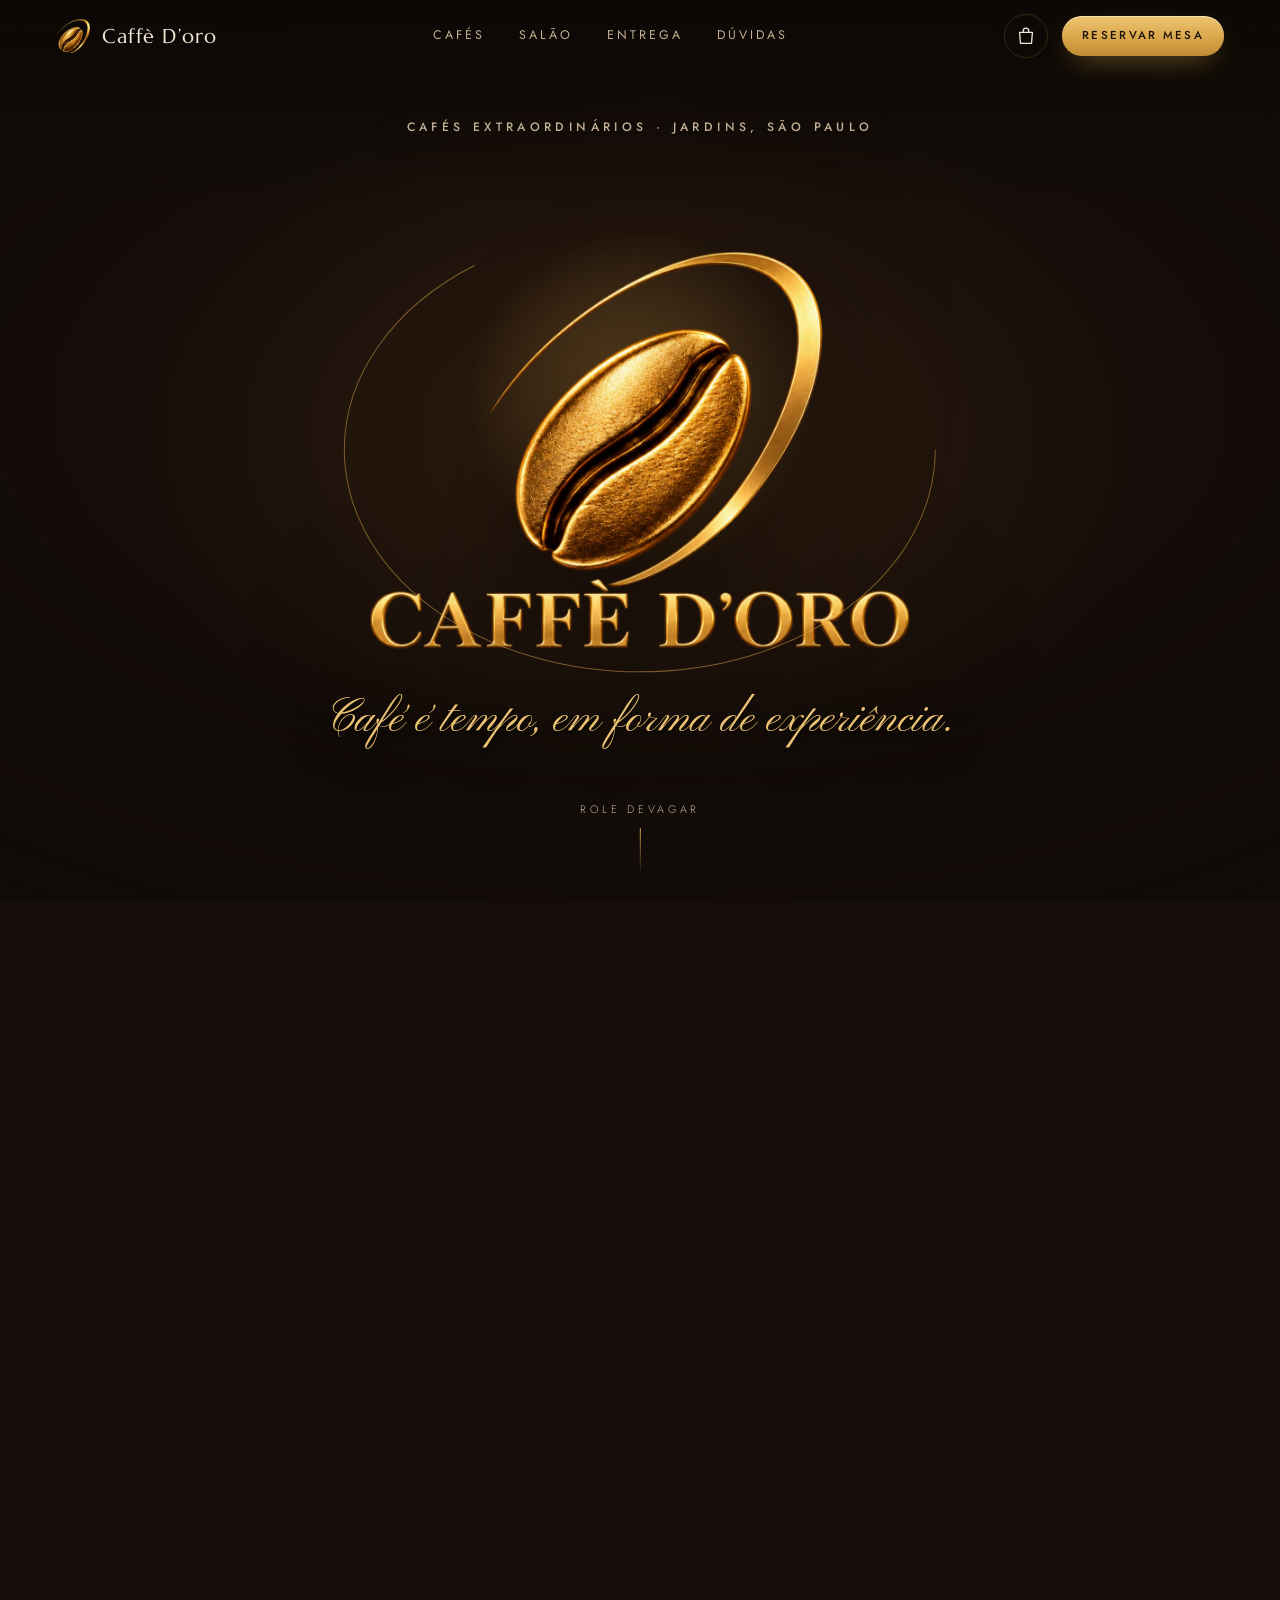
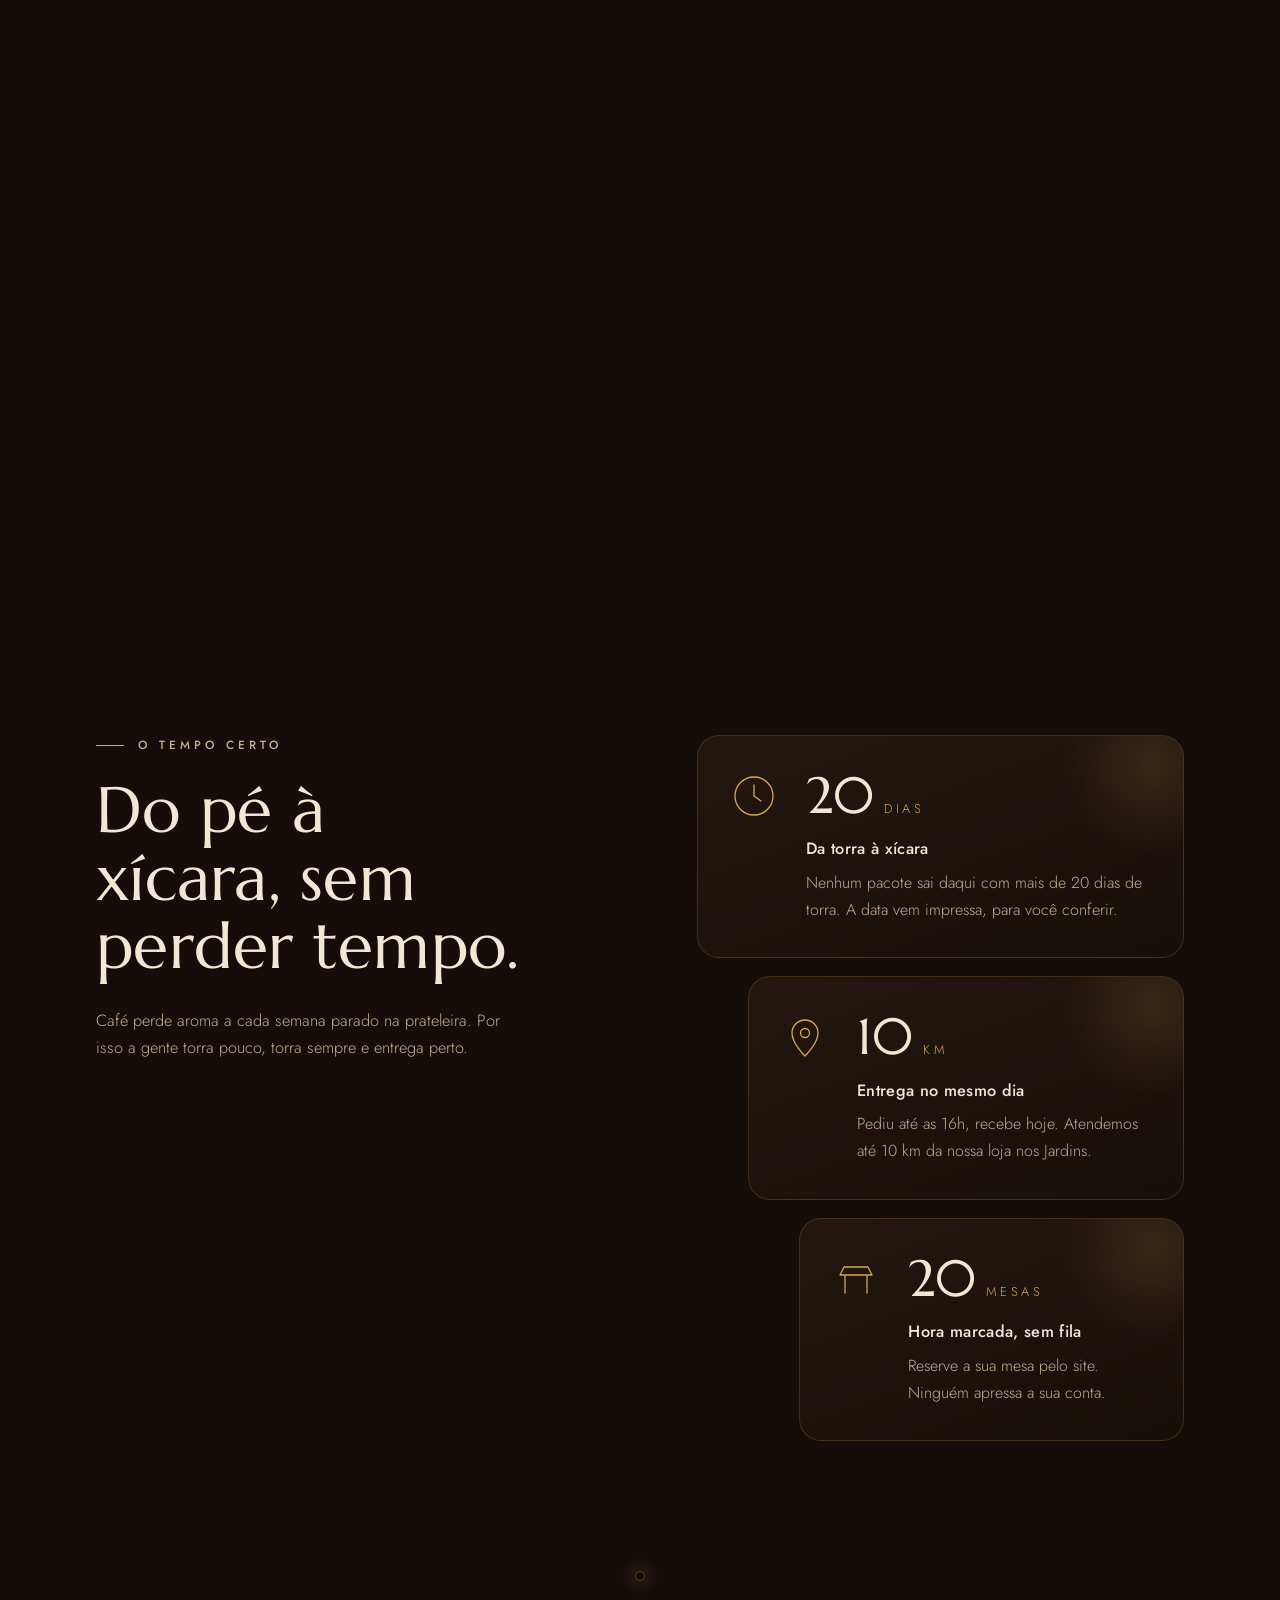
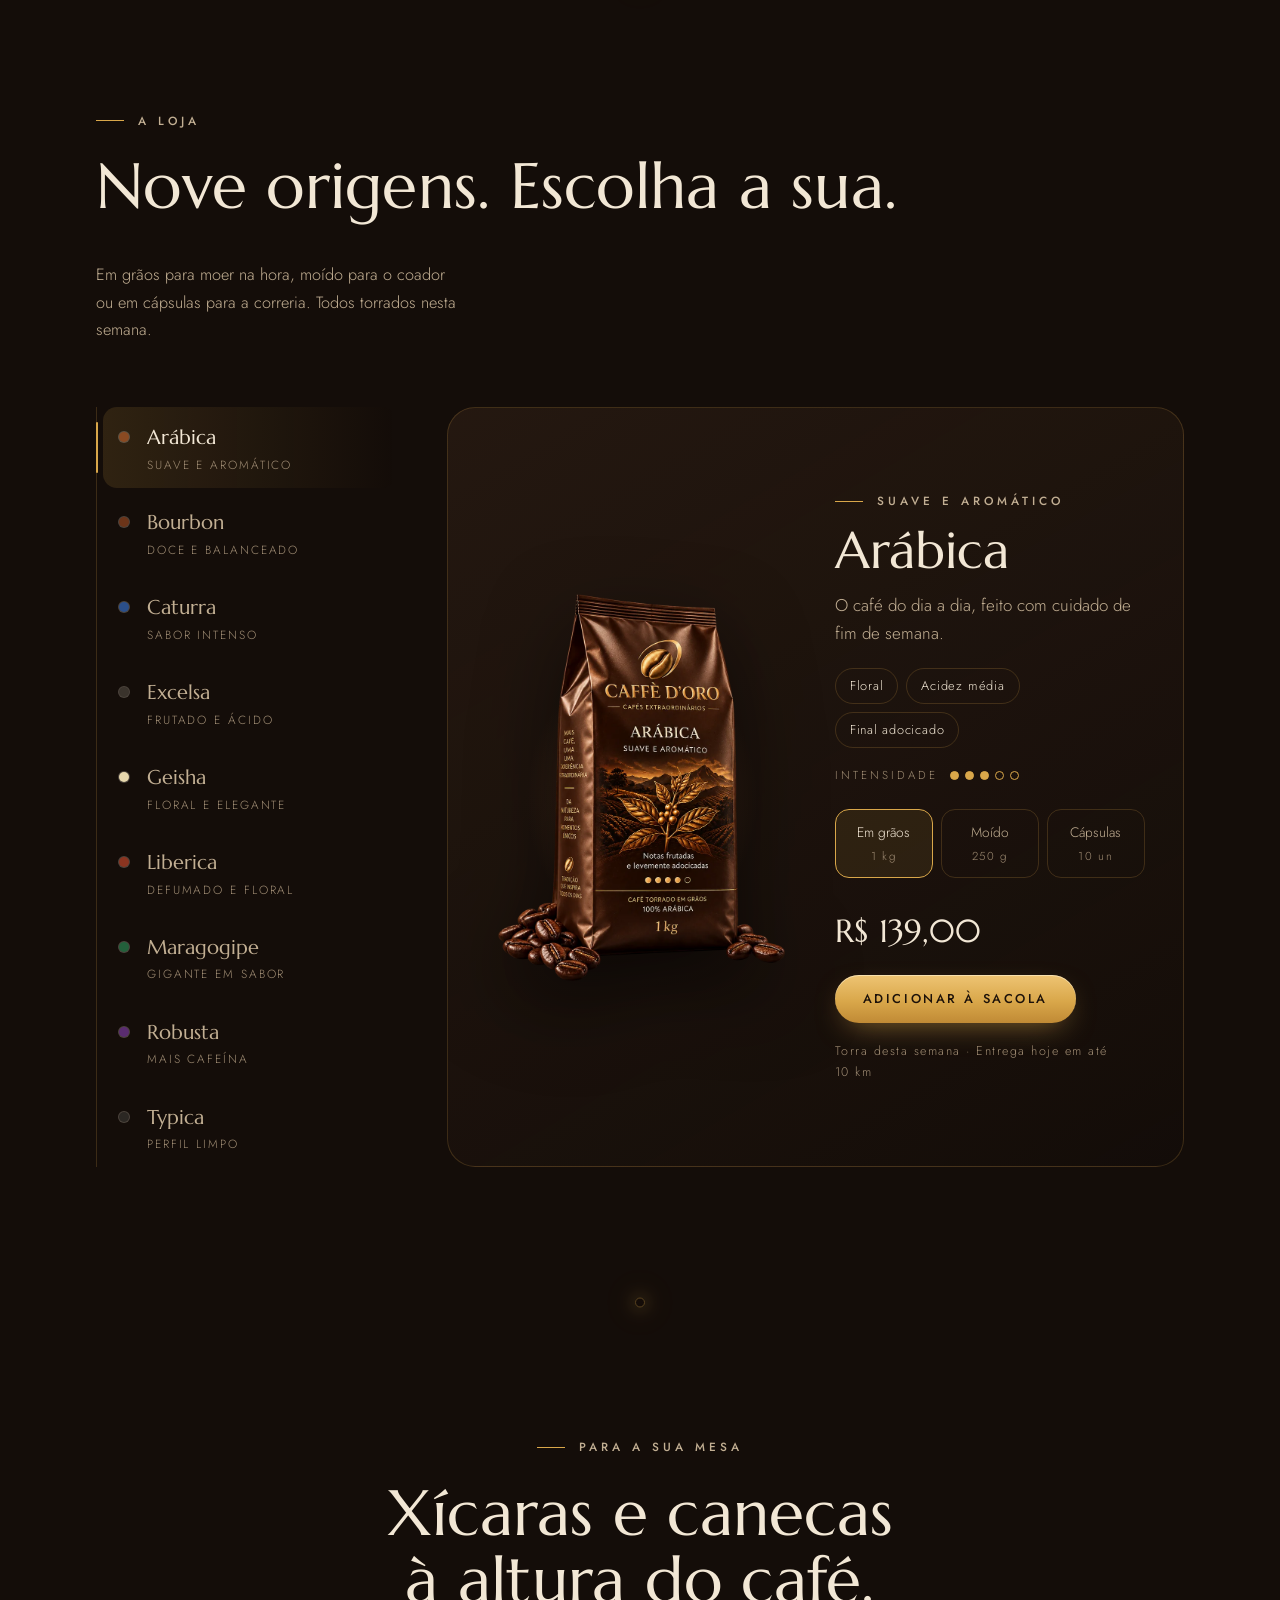
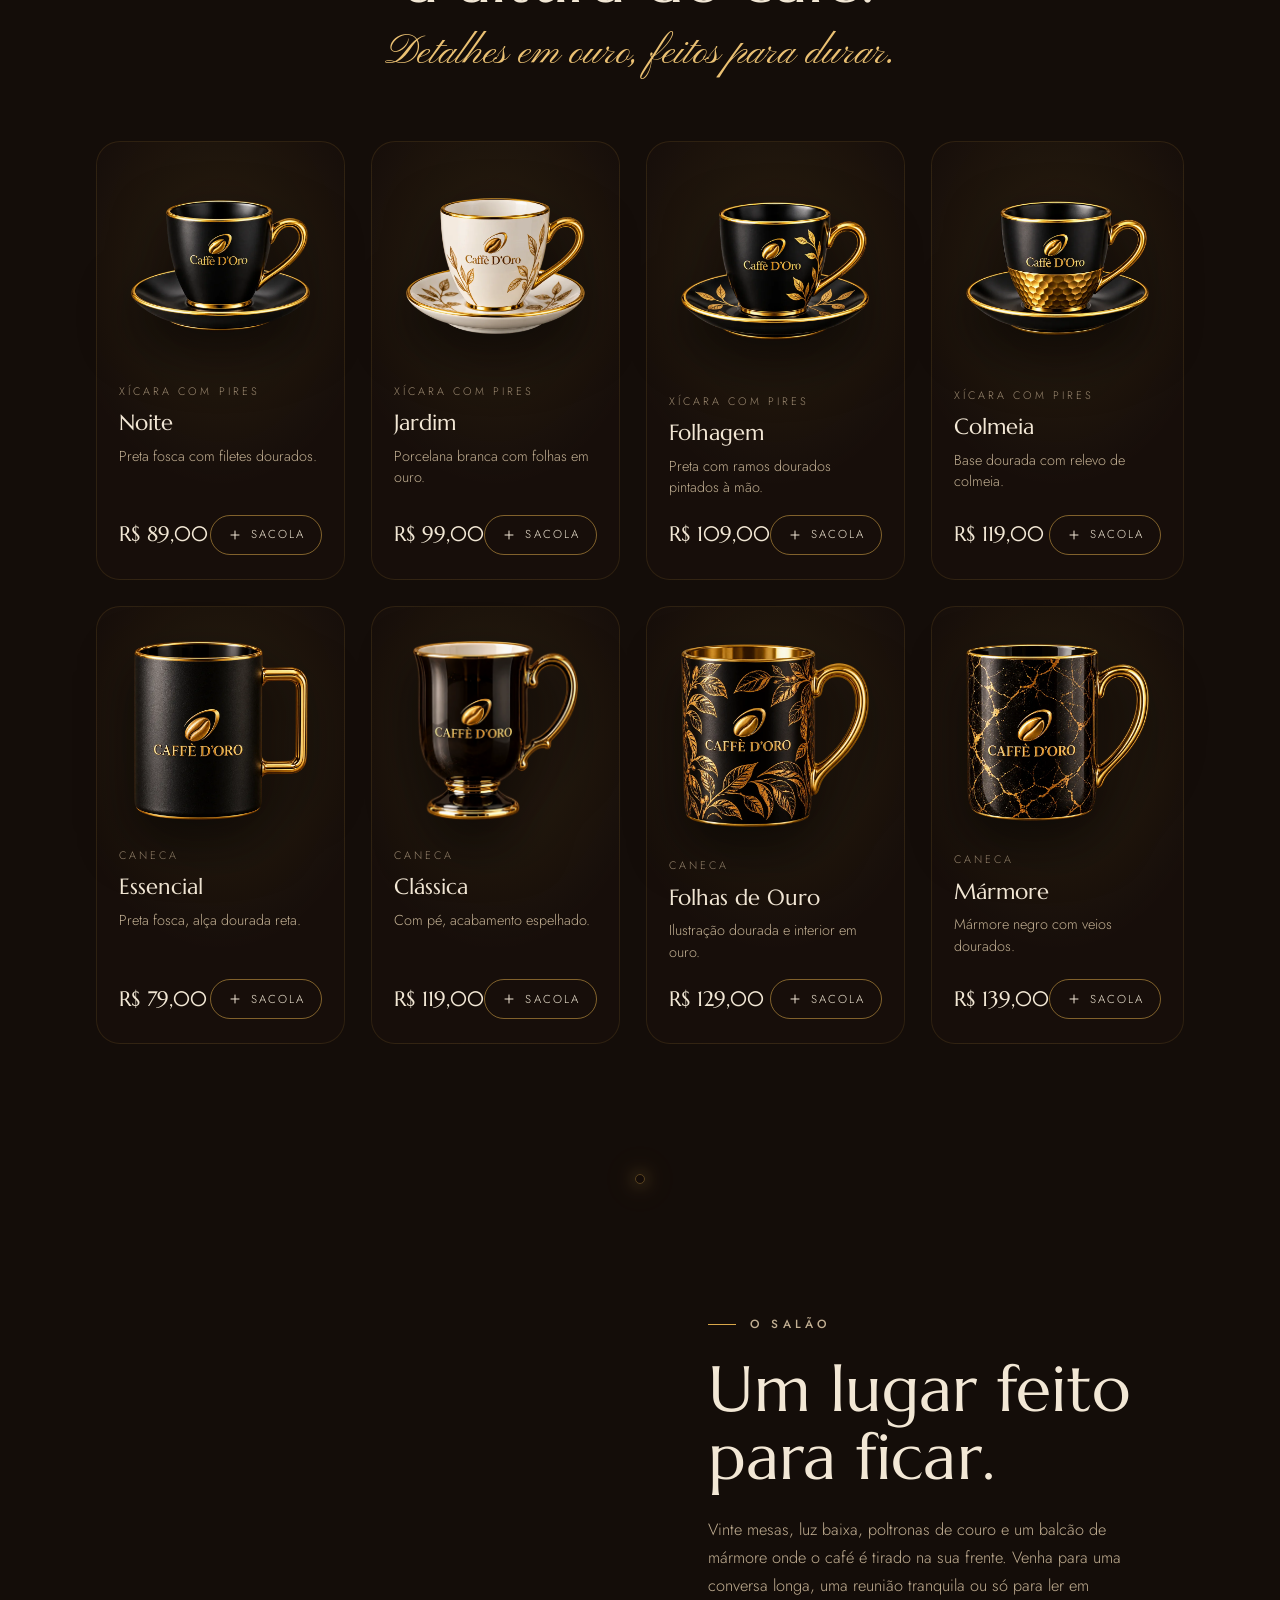
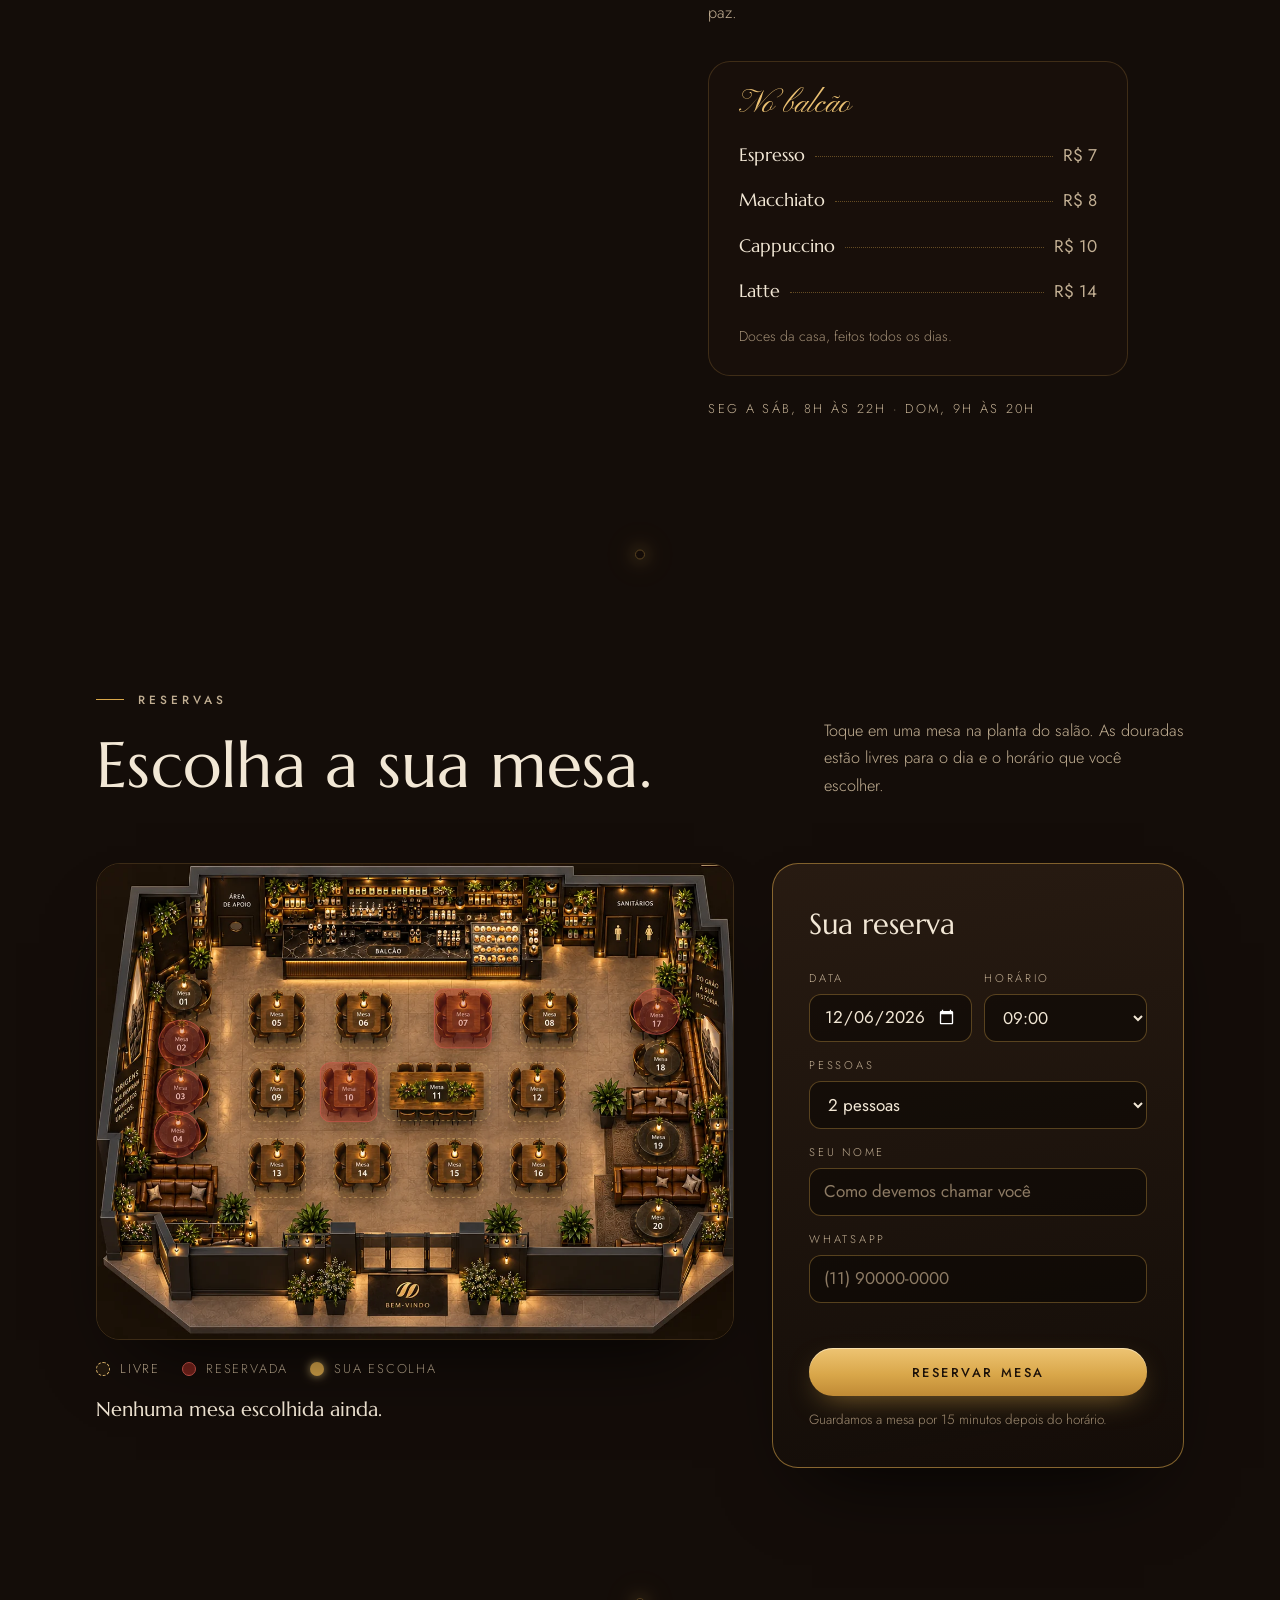
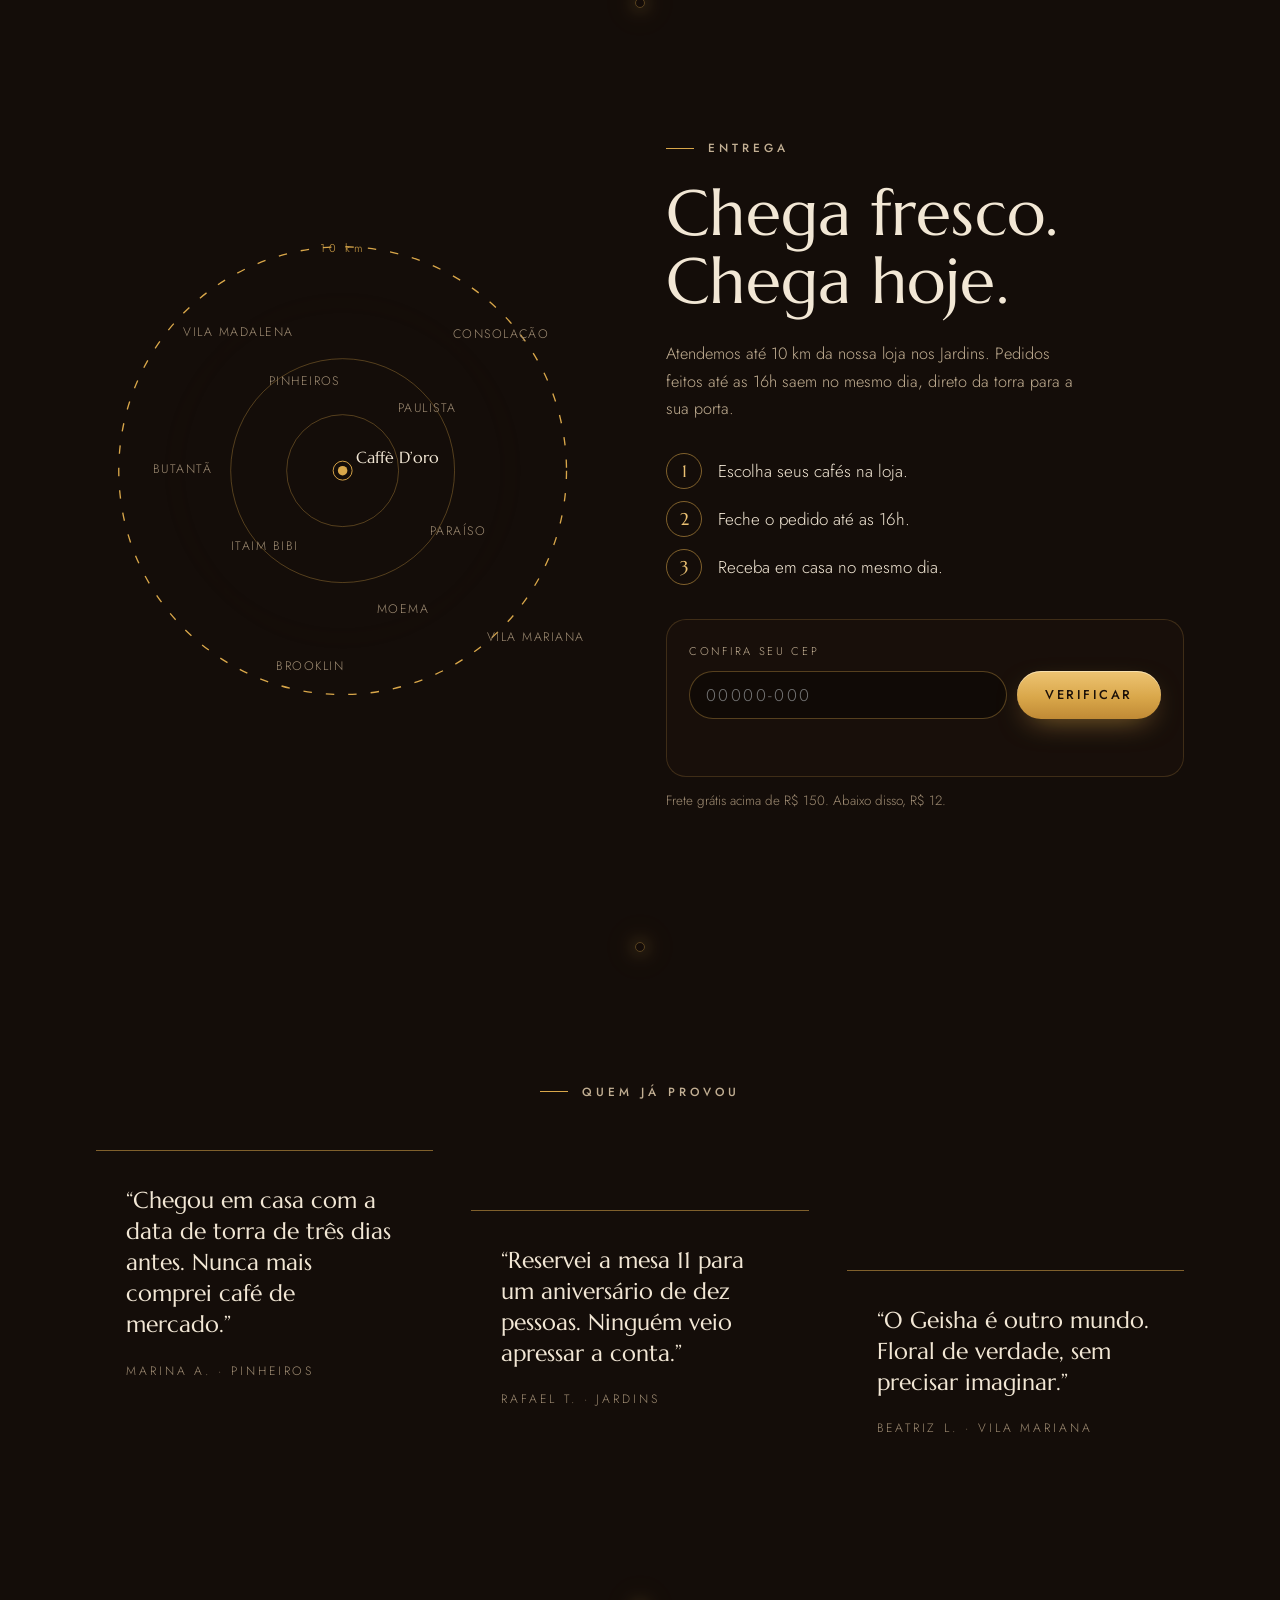
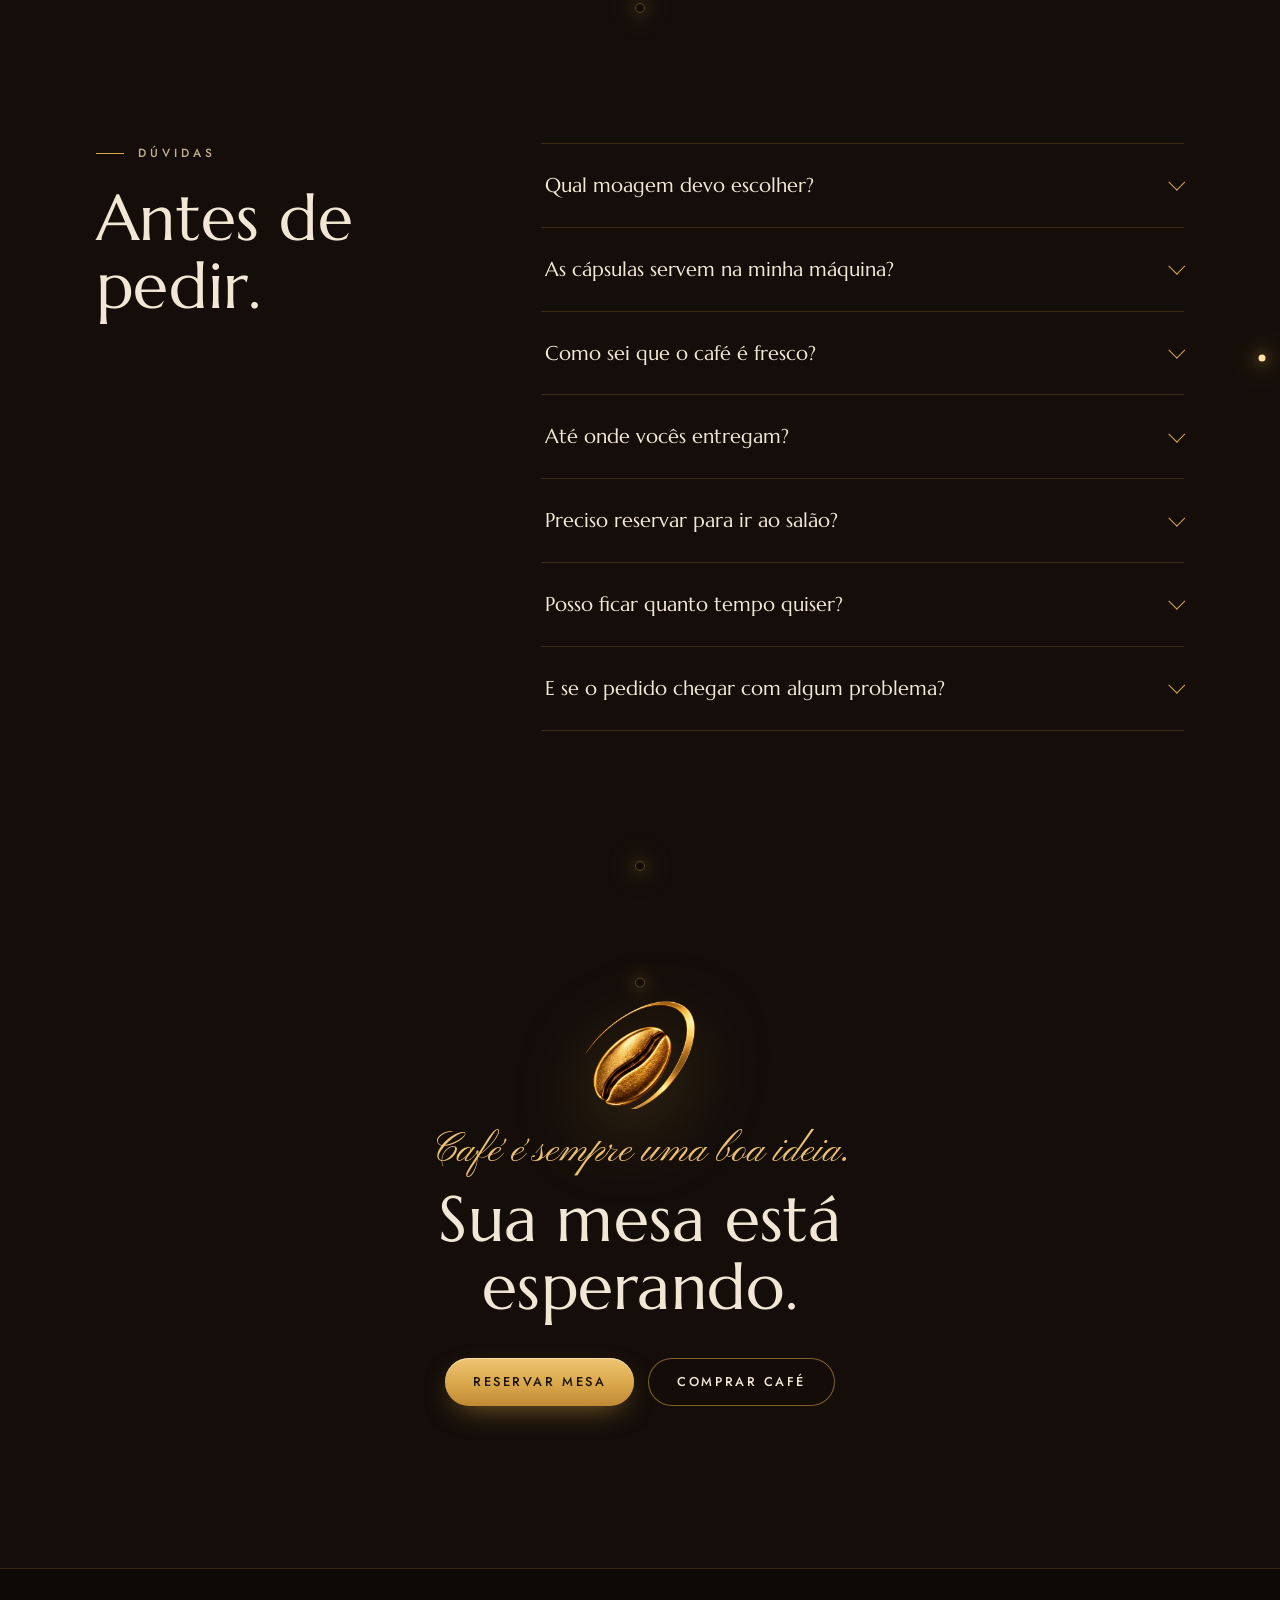
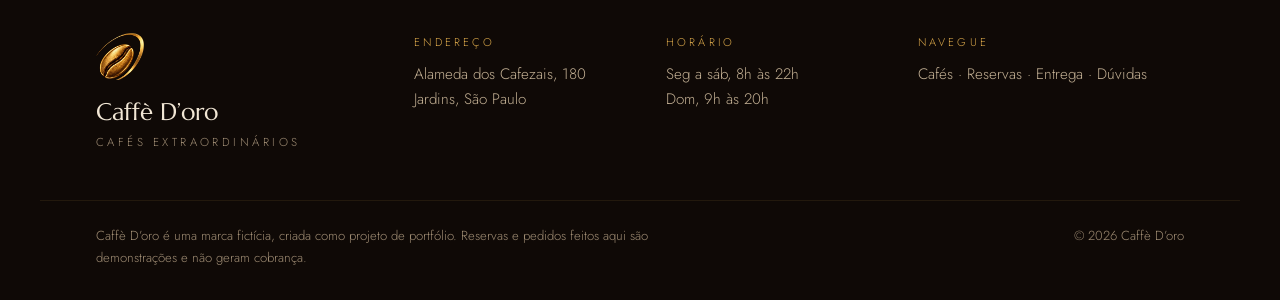
==== commit b7301642: "Carregar ramos e pacotes da abertura depois da primeira tela O logo aparece mais cedo; as fotos das " ====
--- a/index.html
+++ b/index.html
@@ -90,22 +90,22 @@
     </div>
 
     <div class="scene sB" id="sB" aria-hidden="true">
-      <img class="ramo r1" src="assets/img/ramo-a.webp" alt="" width="1600" height="533">
-      <img class="ramo r2" src="assets/img/ramo-b.webp" alt="" width="1600" height="533">
-      <img class="ramo r3" src="assets/img/ramo-b.webp" alt="" width="1600" height="533">
+      <img class="ramo r1" data-src="assets/img/ramo-a.webp" alt="" width="1600" height="533">
+      <img class="ramo r2" data-src="assets/img/ramo-b.webp" alt="" width="1600" height="533">
+      <img class="ramo r3" data-src="assets/img/ramo-b.webp" alt="" width="1600" height="533">
     </div>
 
     <div class="scene sC" id="sC" aria-hidden="true">
       <div class="bags" id="bags">
-        <img class="bag" data-i="-4" src="assets/img/hero-robusta.webp" alt="" width="440" height="560">
-        <img class="bag" data-i="-3" src="assets/img/hero-caturra.webp" alt="" width="440" height="560">
-        <img class="bag" data-i="-2" src="assets/img/hero-excelsa.webp" alt="" width="440" height="560">
-        <img class="bag" data-i="-1" src="assets/img/hero-arabica.webp" alt="" width="440" height="560">
-        <img class="bag" data-i="0" src="assets/img/hero-geisha.webp" alt="" width="440" height="560">
-        <img class="bag" data-i="1" src="assets/img/hero-bourbon.webp" alt="" width="440" height="560">
-        <img class="bag" data-i="2" src="assets/img/hero-liberica.webp" alt="" width="440" height="560">
-        <img class="bag" data-i="3" src="assets/img/hero-maragogipe.webp" alt="" width="440" height="560">
-        <img class="bag" data-i="4" src="assets/img/hero-typica.webp" alt="" width="440" height="560">
+        <img class="bag" data-i="-4" data-src="assets/img/hero-robusta.webp" alt="" width="440" height="560">
+        <img class="bag" data-i="-3" data-src="assets/img/hero-caturra.webp" alt="" width="440" height="560">
+        <img class="bag" data-i="-2" data-src="assets/img/hero-excelsa.webp" alt="" width="440" height="560">
+        <img class="bag" data-i="-1" data-src="assets/img/hero-arabica.webp" alt="" width="440" height="560">
+        <img class="bag" data-i="0" data-src="assets/img/hero-geisha.webp" alt="" width="440" height="560">
+        <img class="bag" data-i="1" data-src="assets/img/hero-bourbon.webp" alt="" width="440" height="560">
+        <img class="bag" data-i="2" data-src="assets/img/hero-liberica.webp" alt="" width="440" height="560">
+        <img class="bag" data-i="3" data-src="assets/img/hero-maragogipe.webp" alt="" width="440" height="560">
+        <img class="bag" data-i="4" data-src="assets/img/hero-typica.webp" alt="" width="440" height="560">
       </div>
     </div>
 
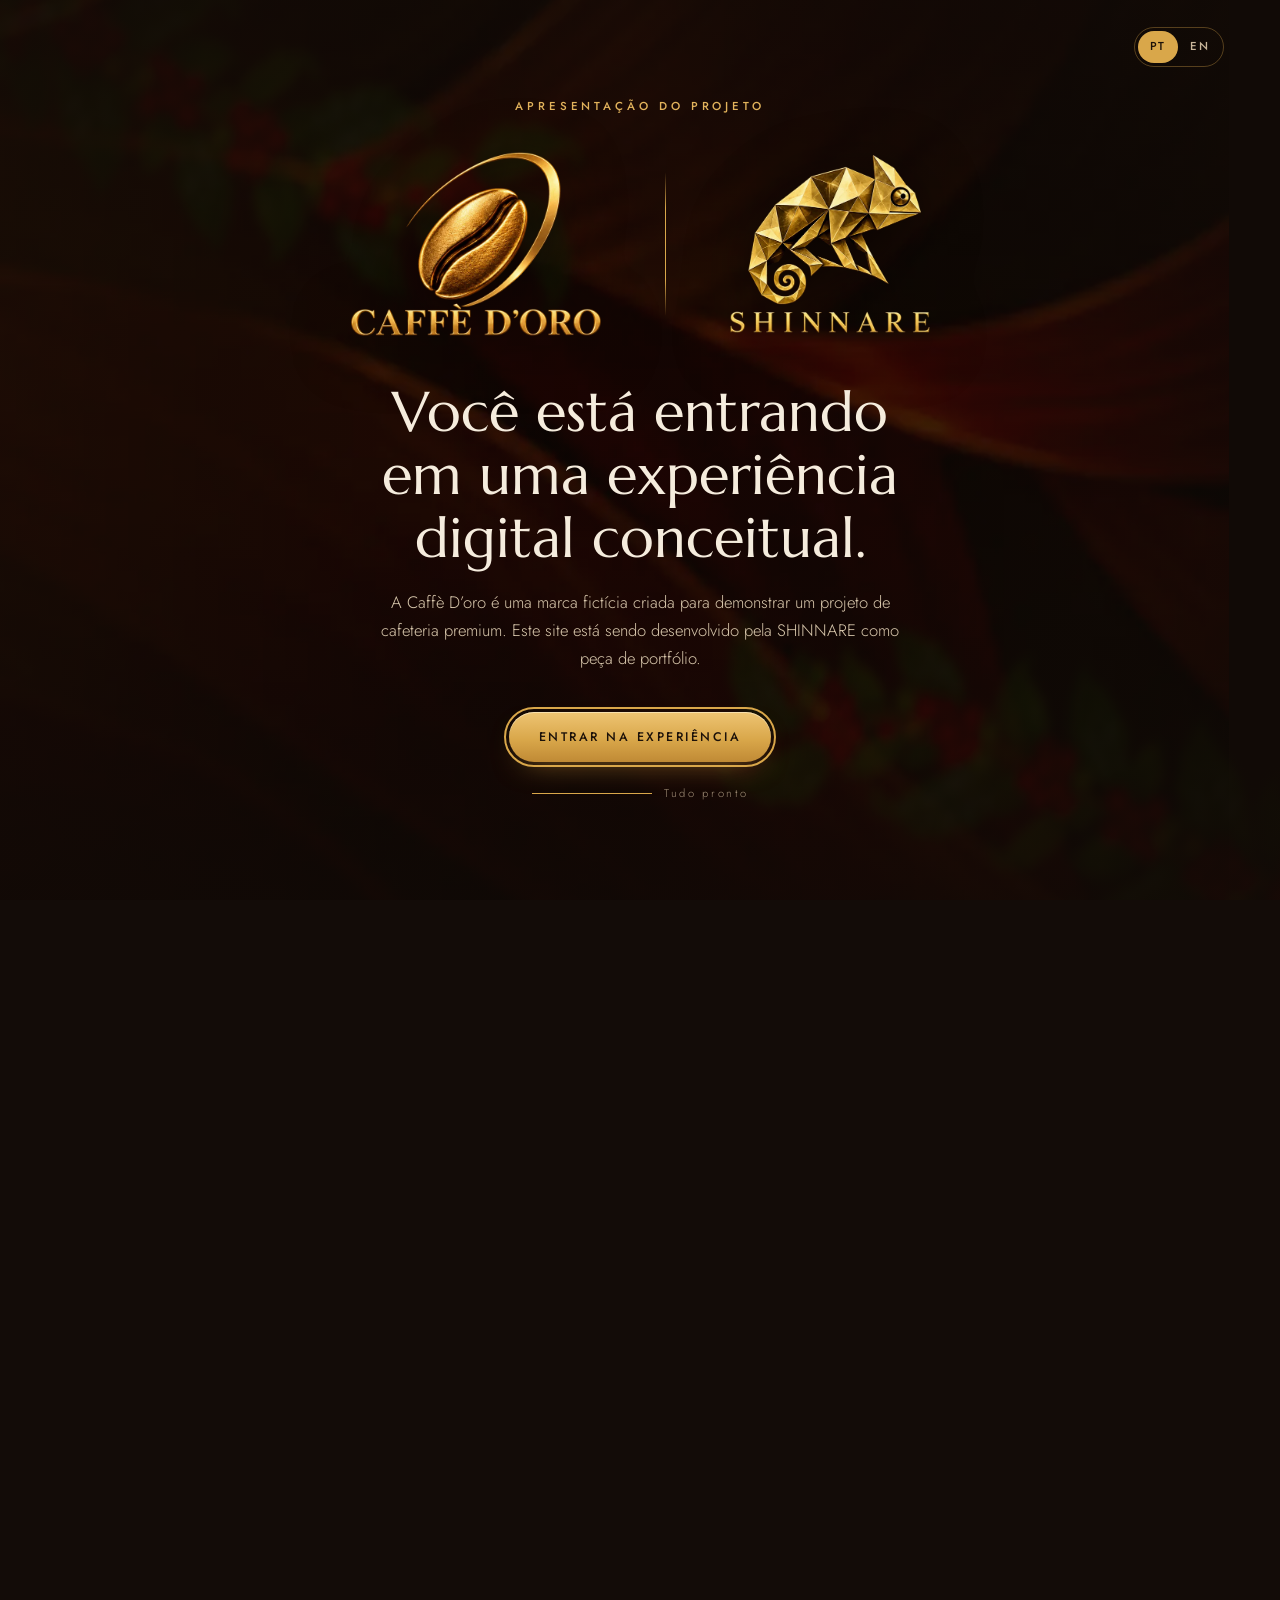
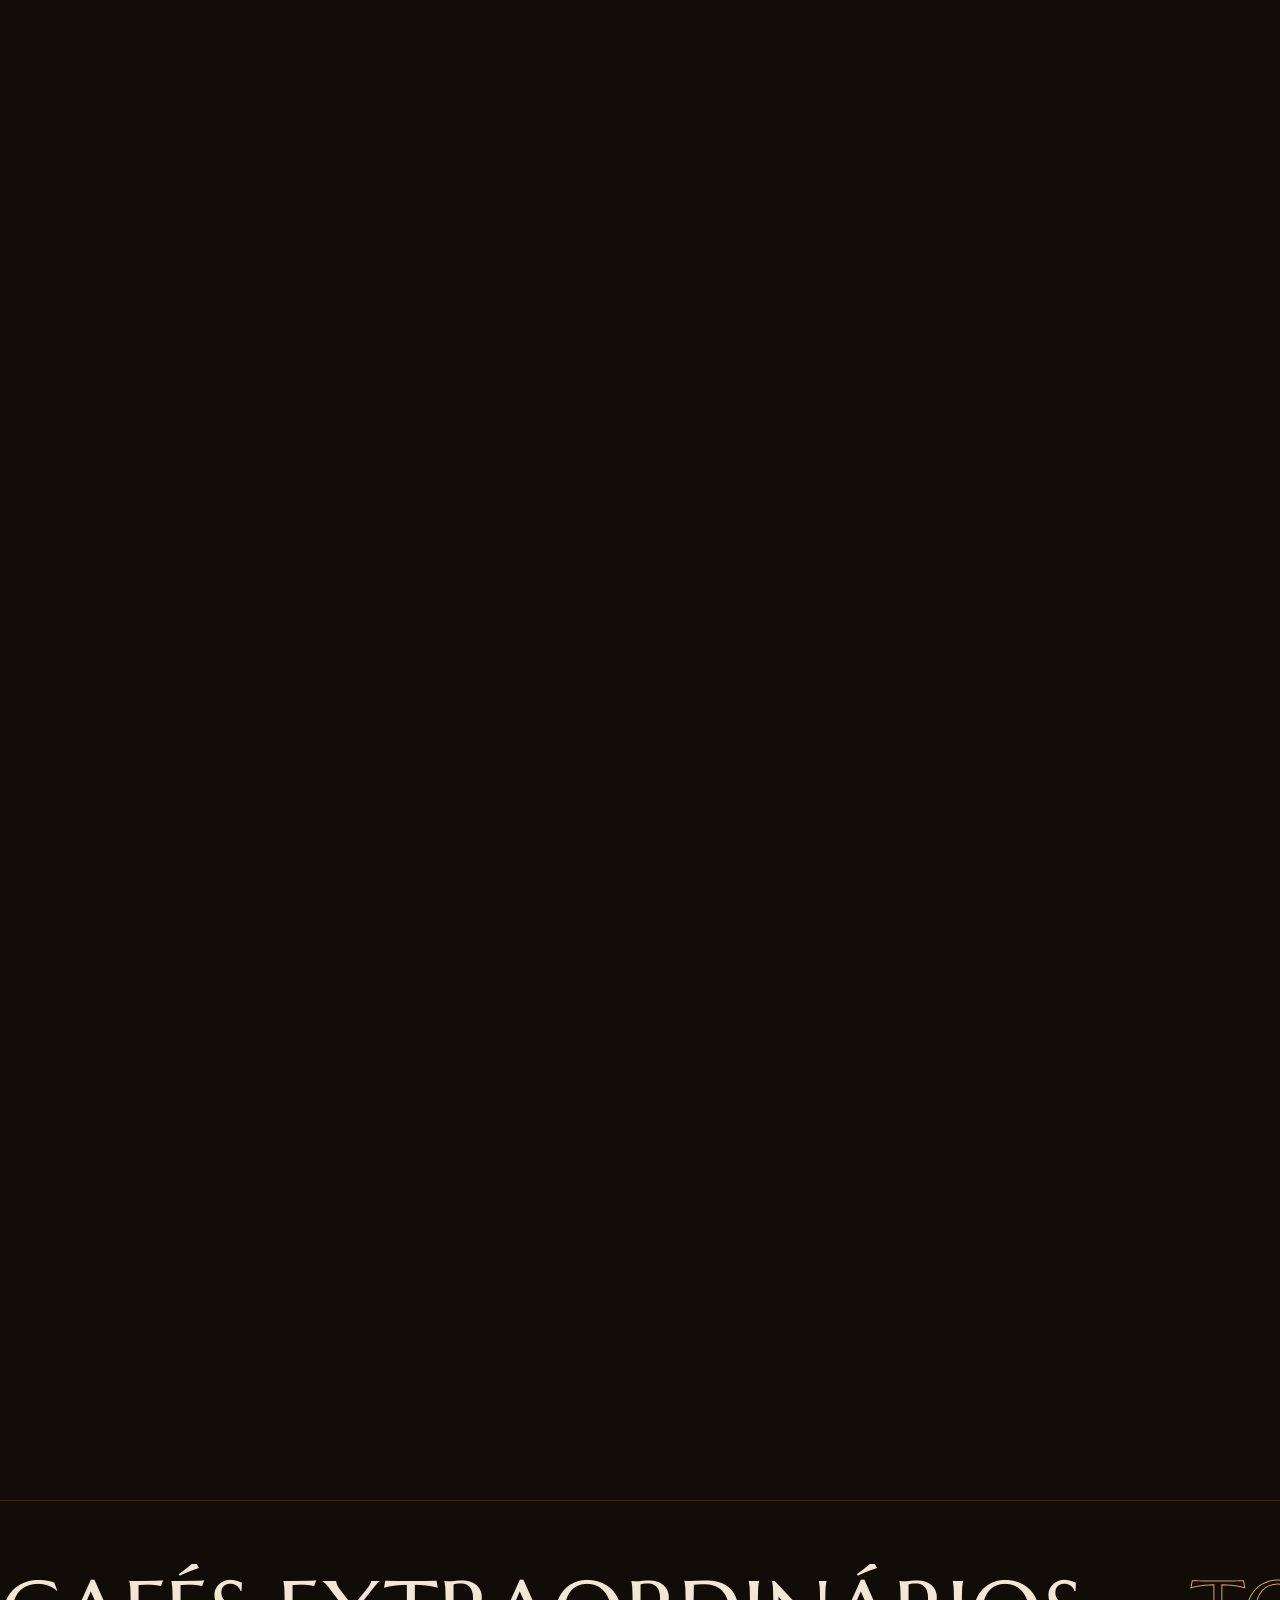
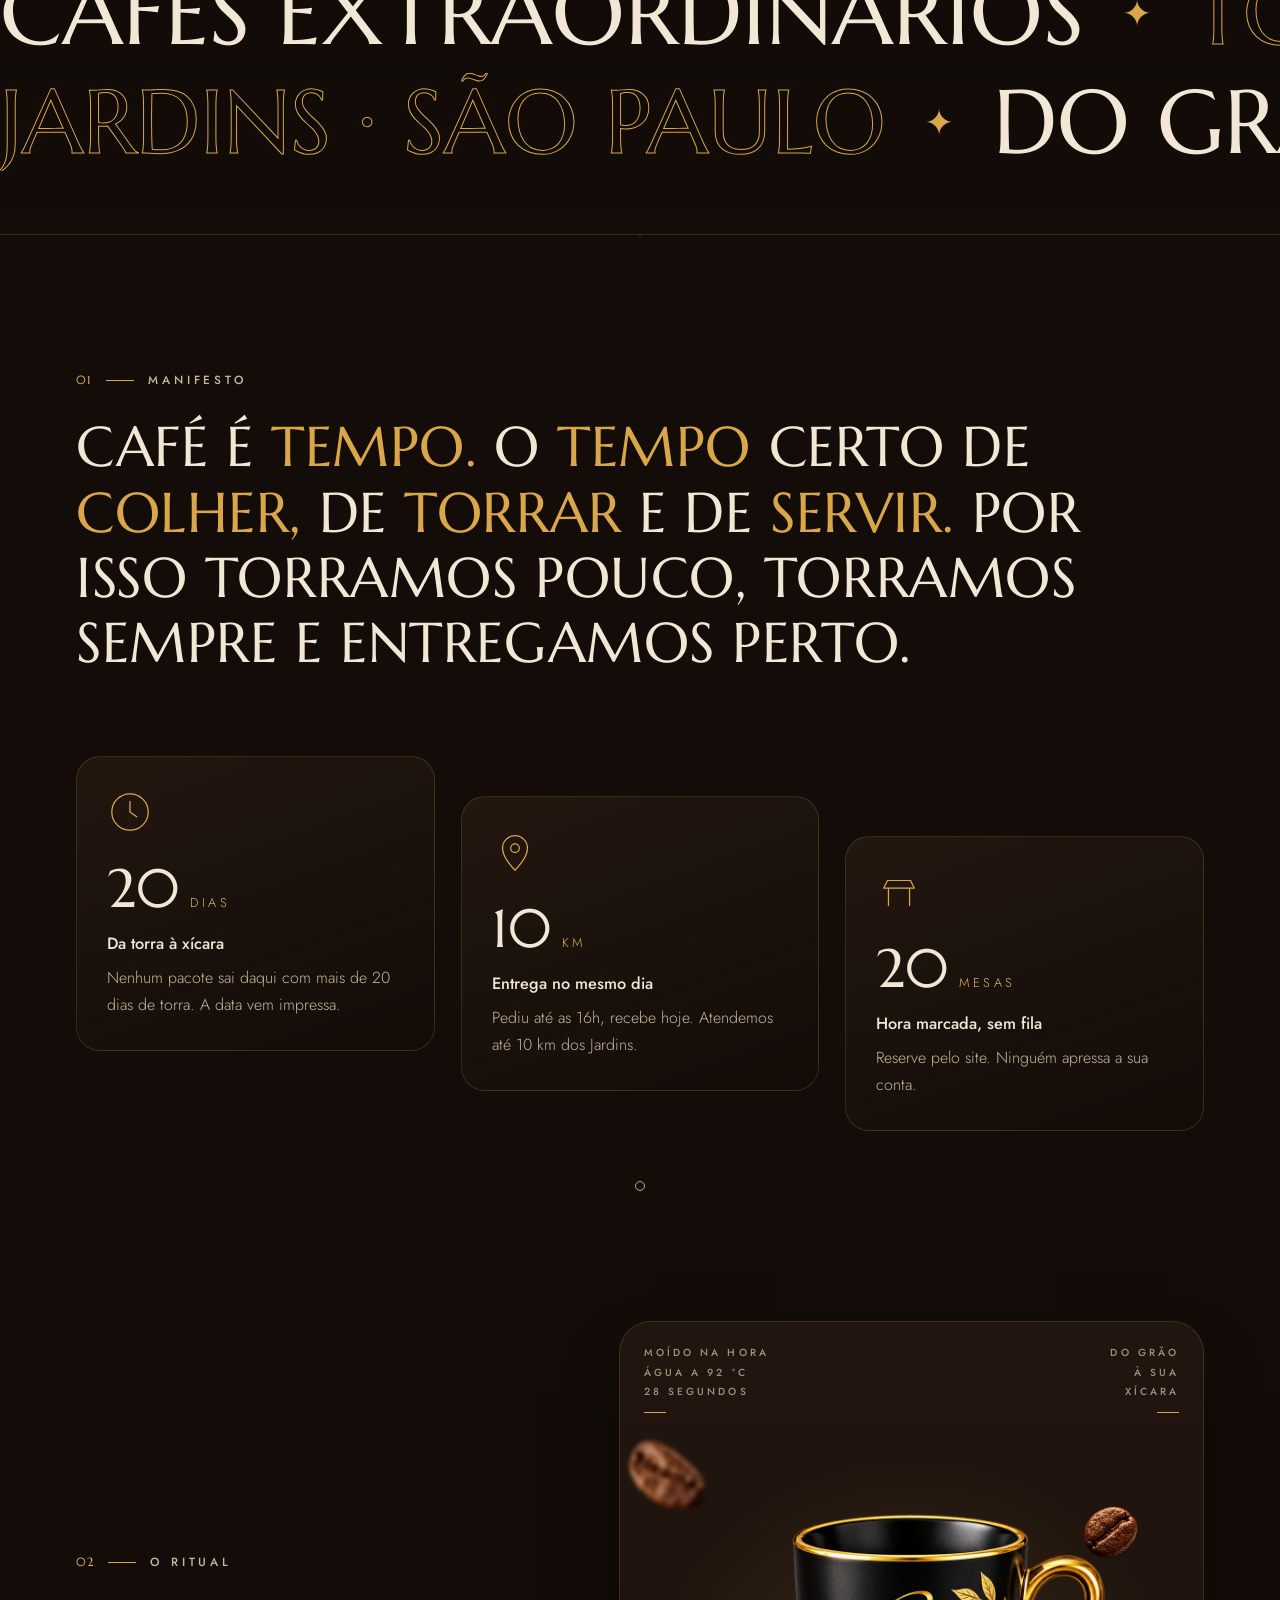
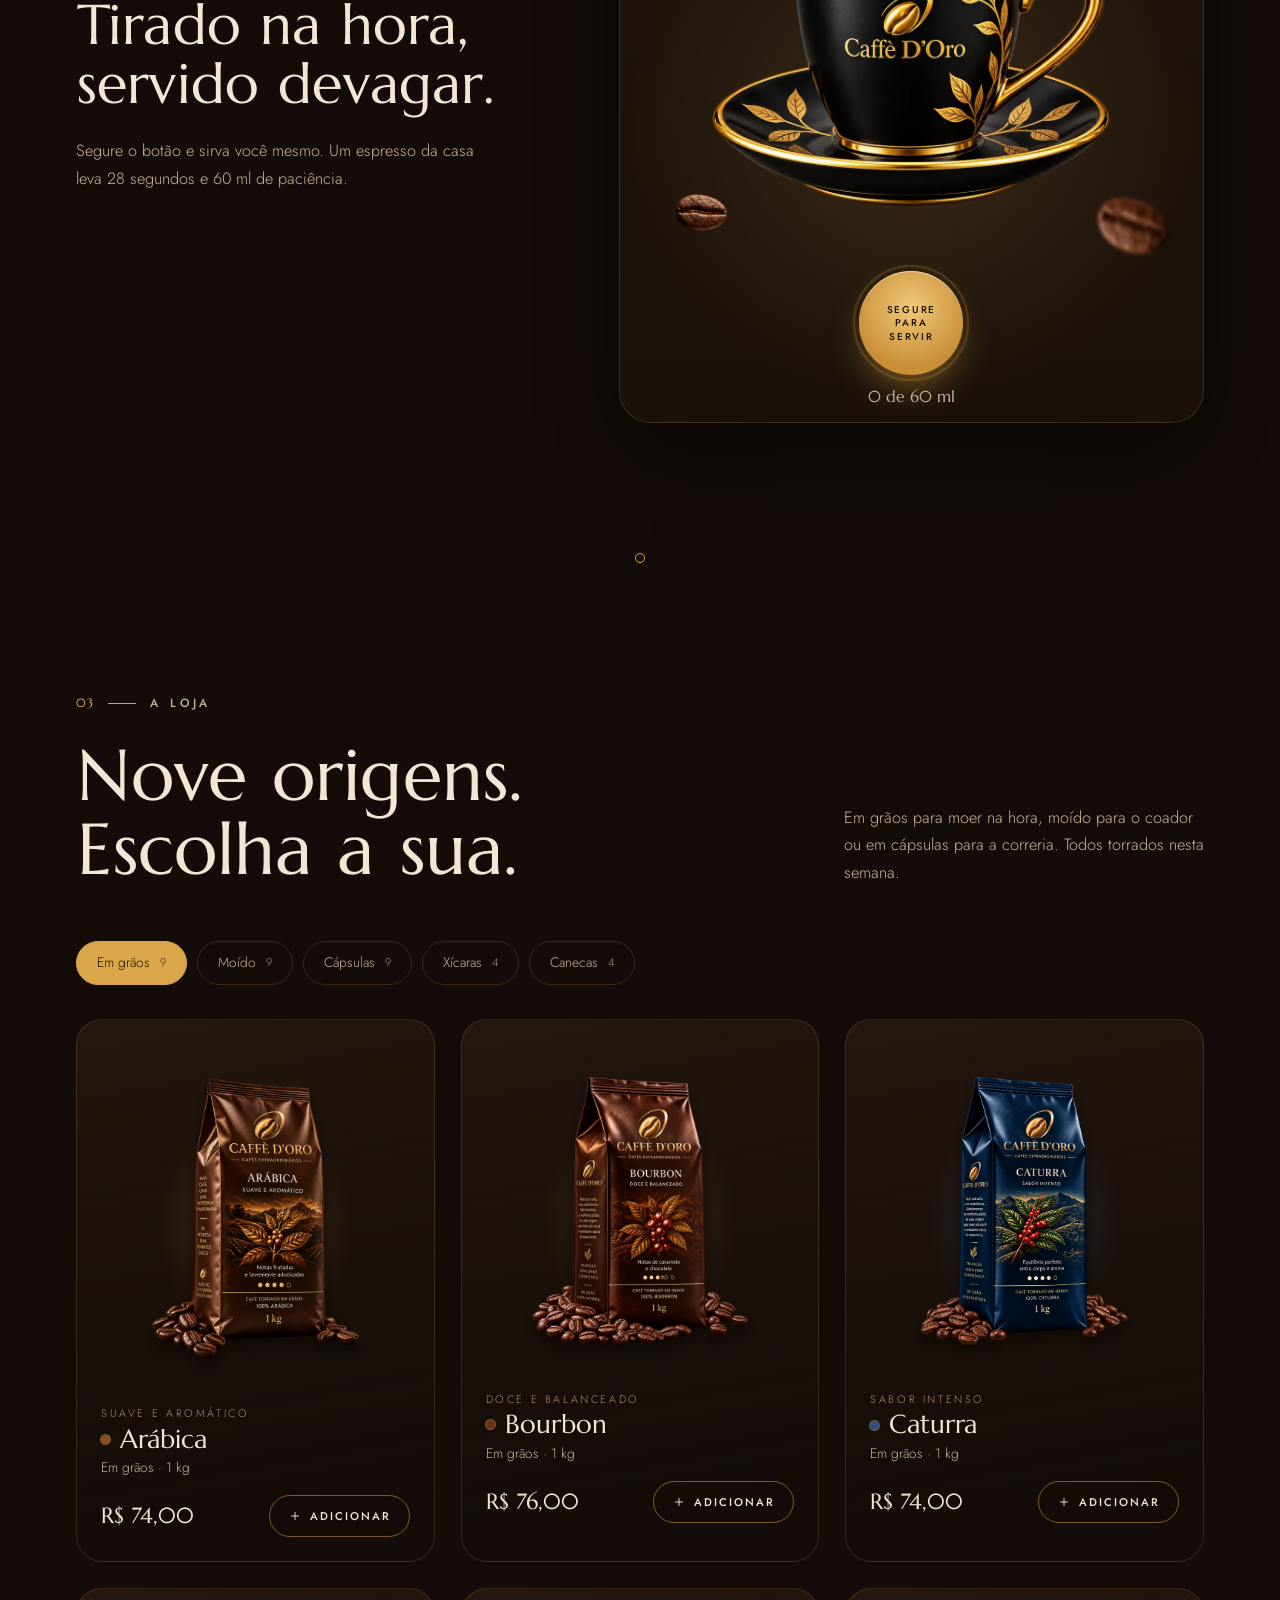
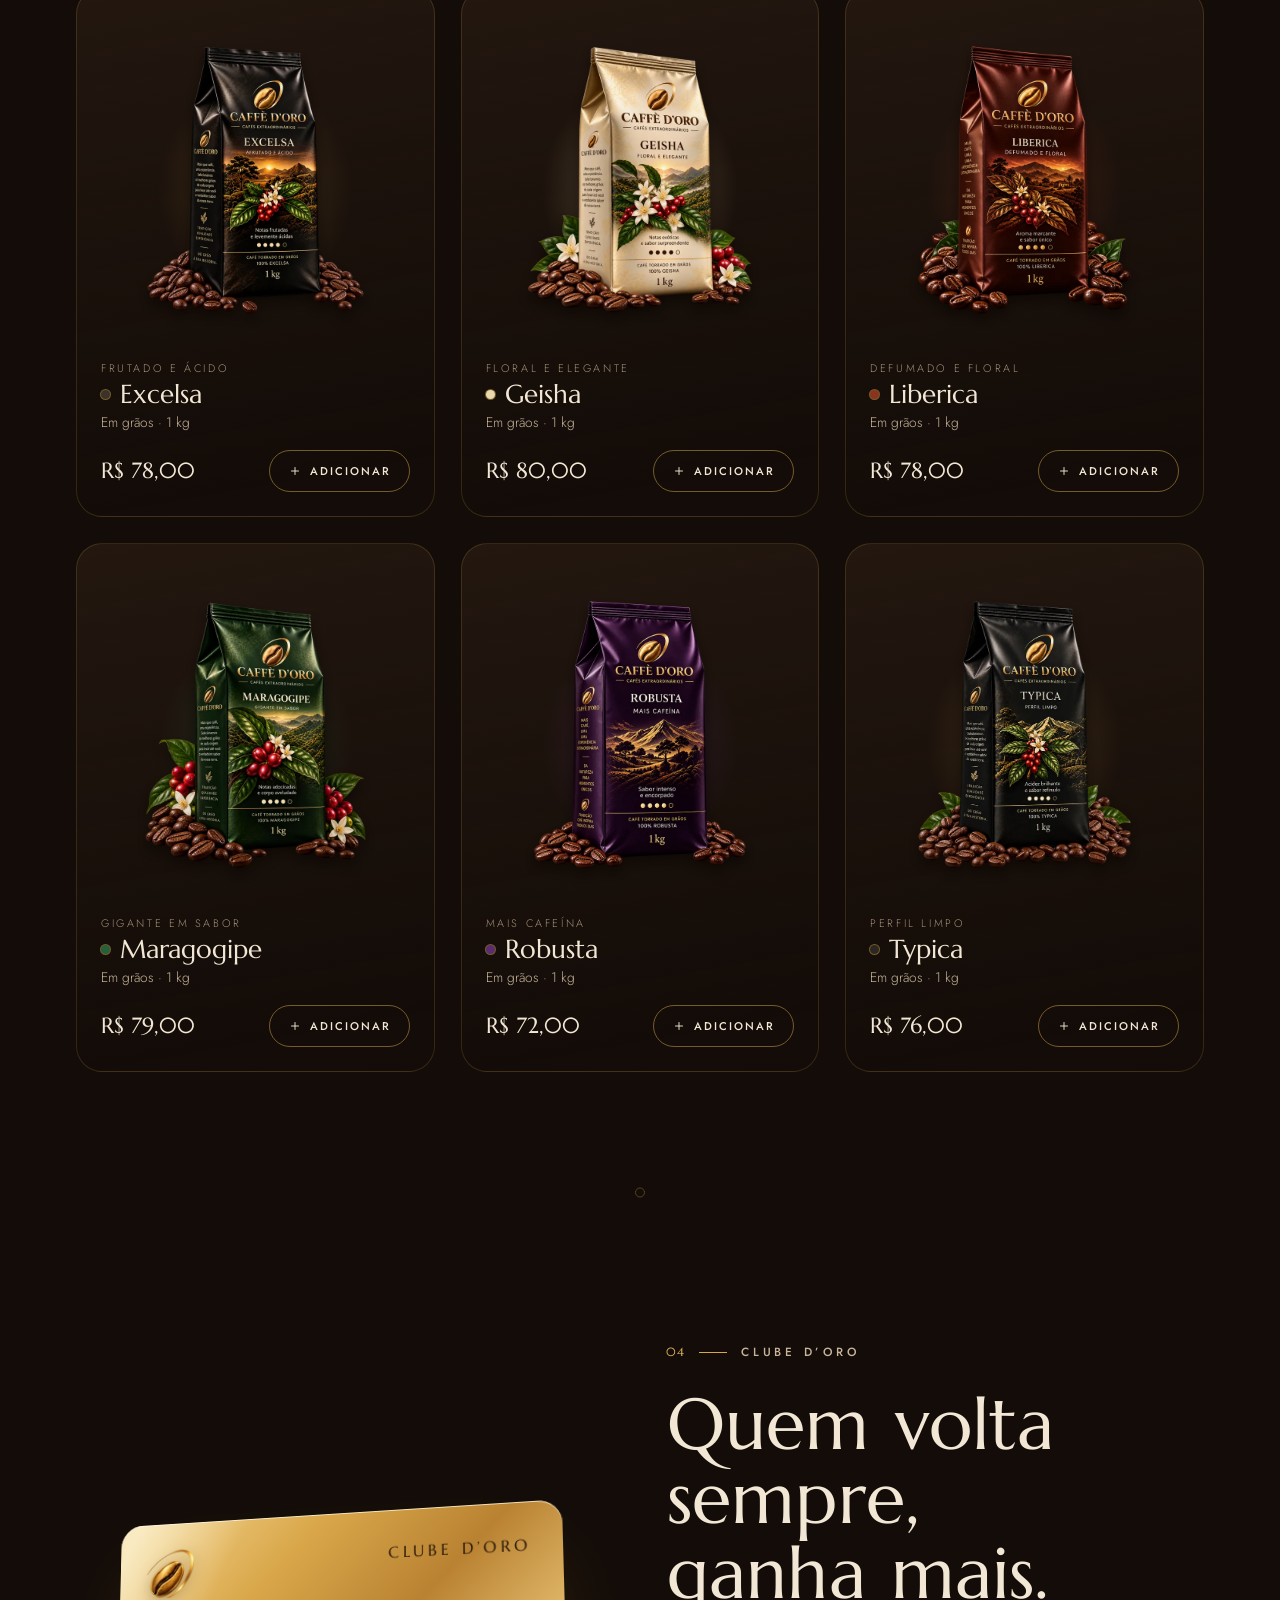
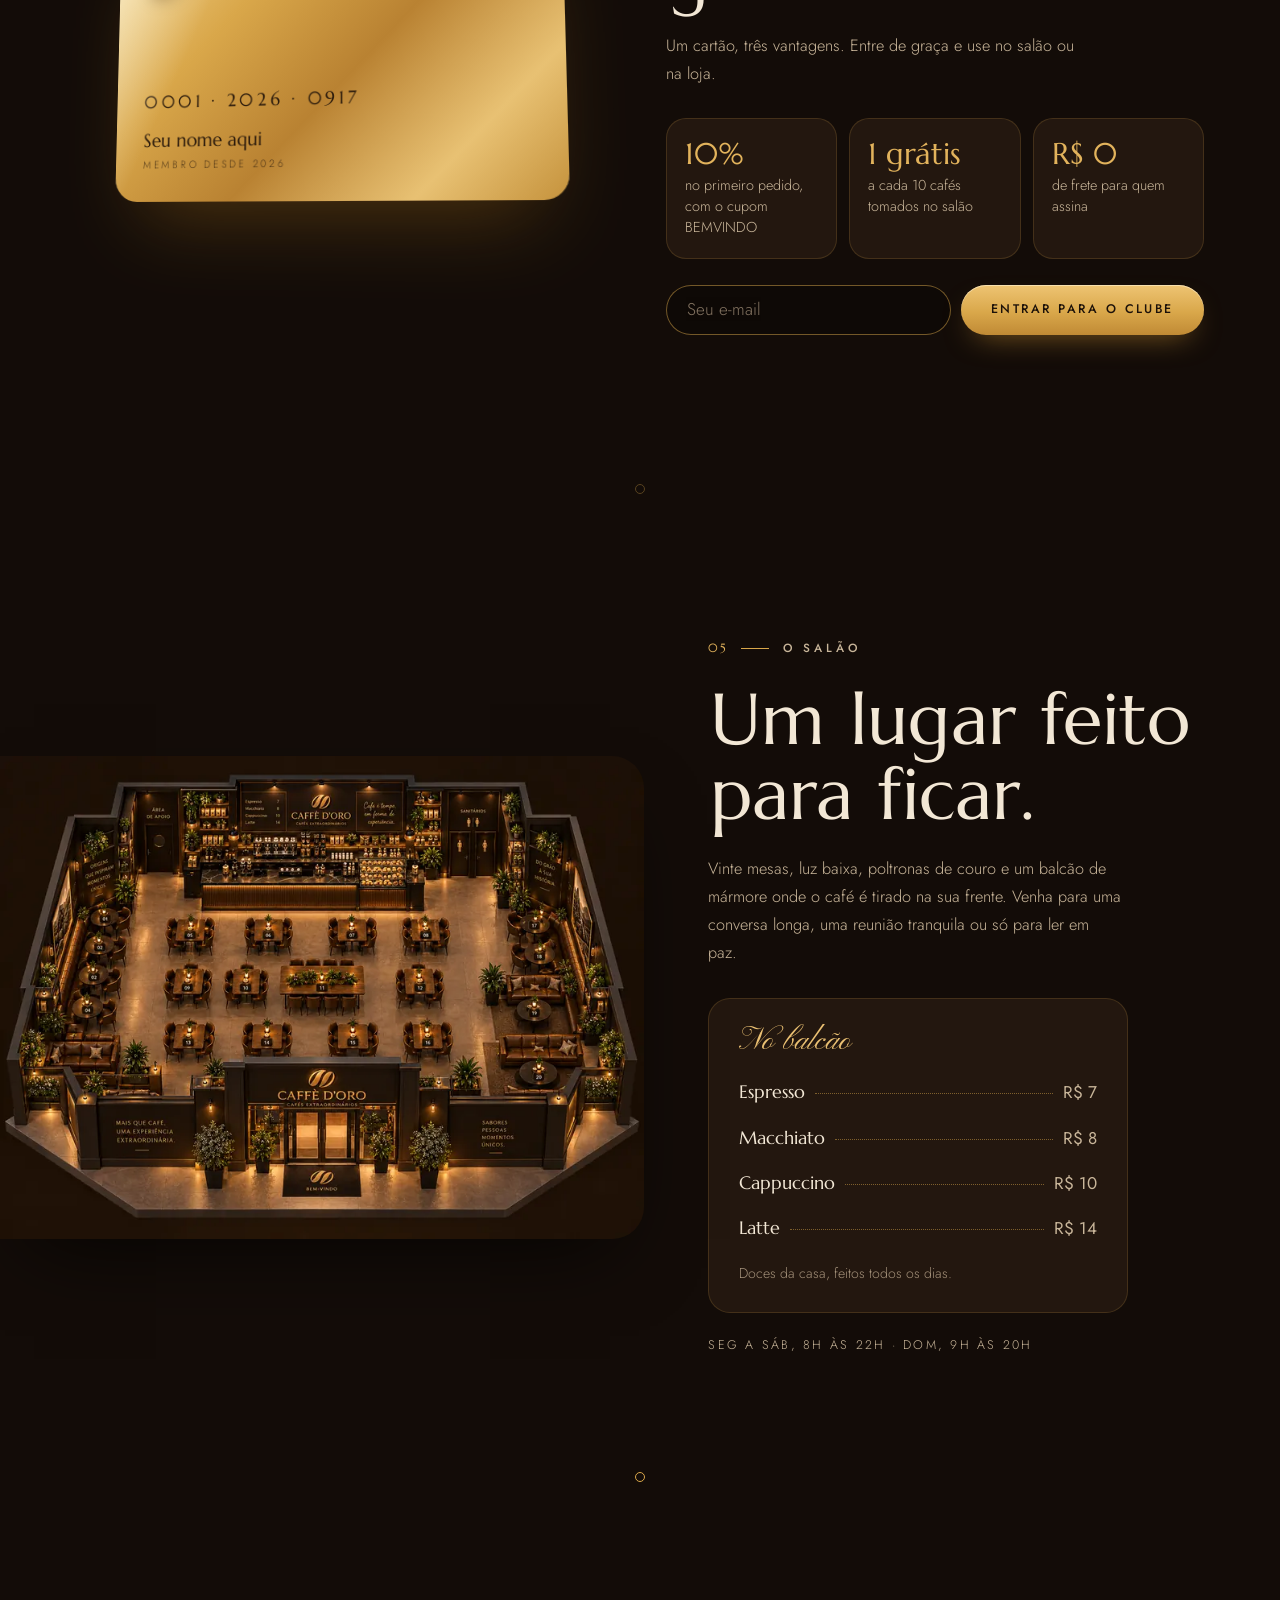
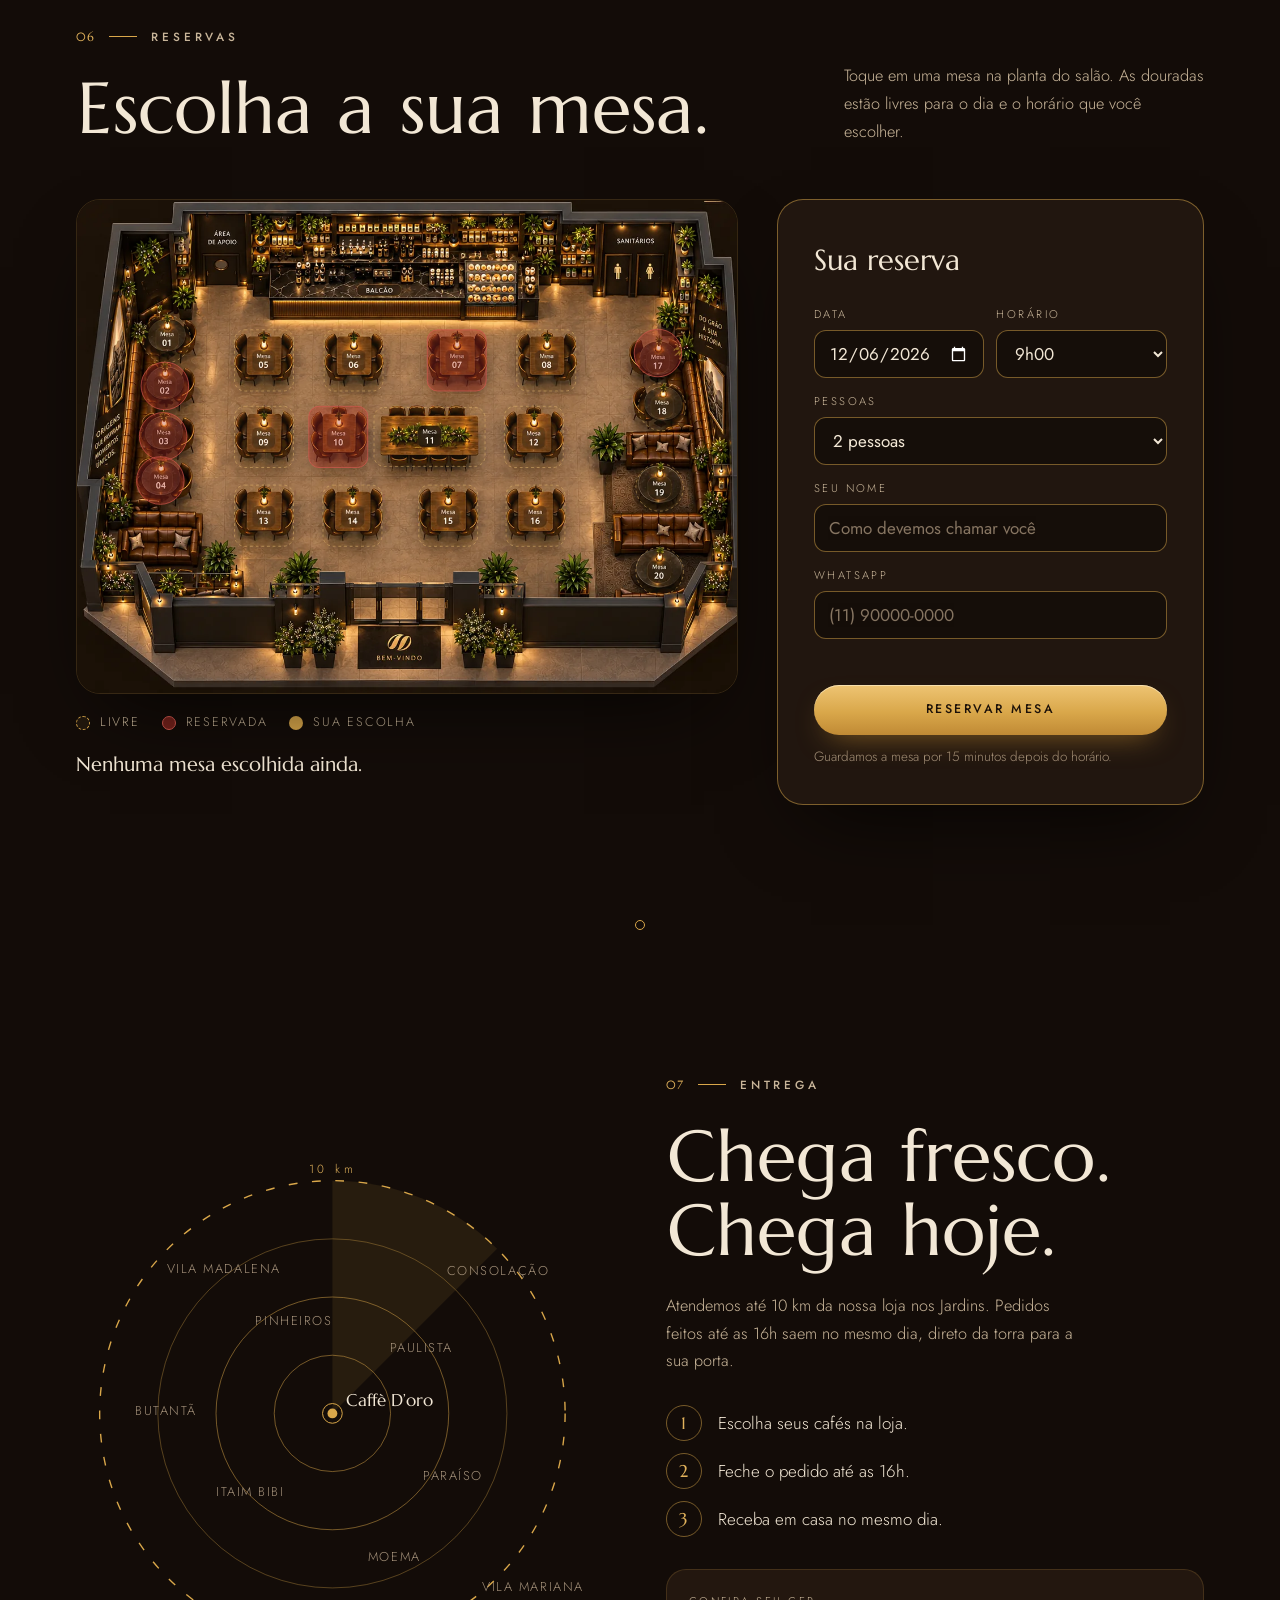
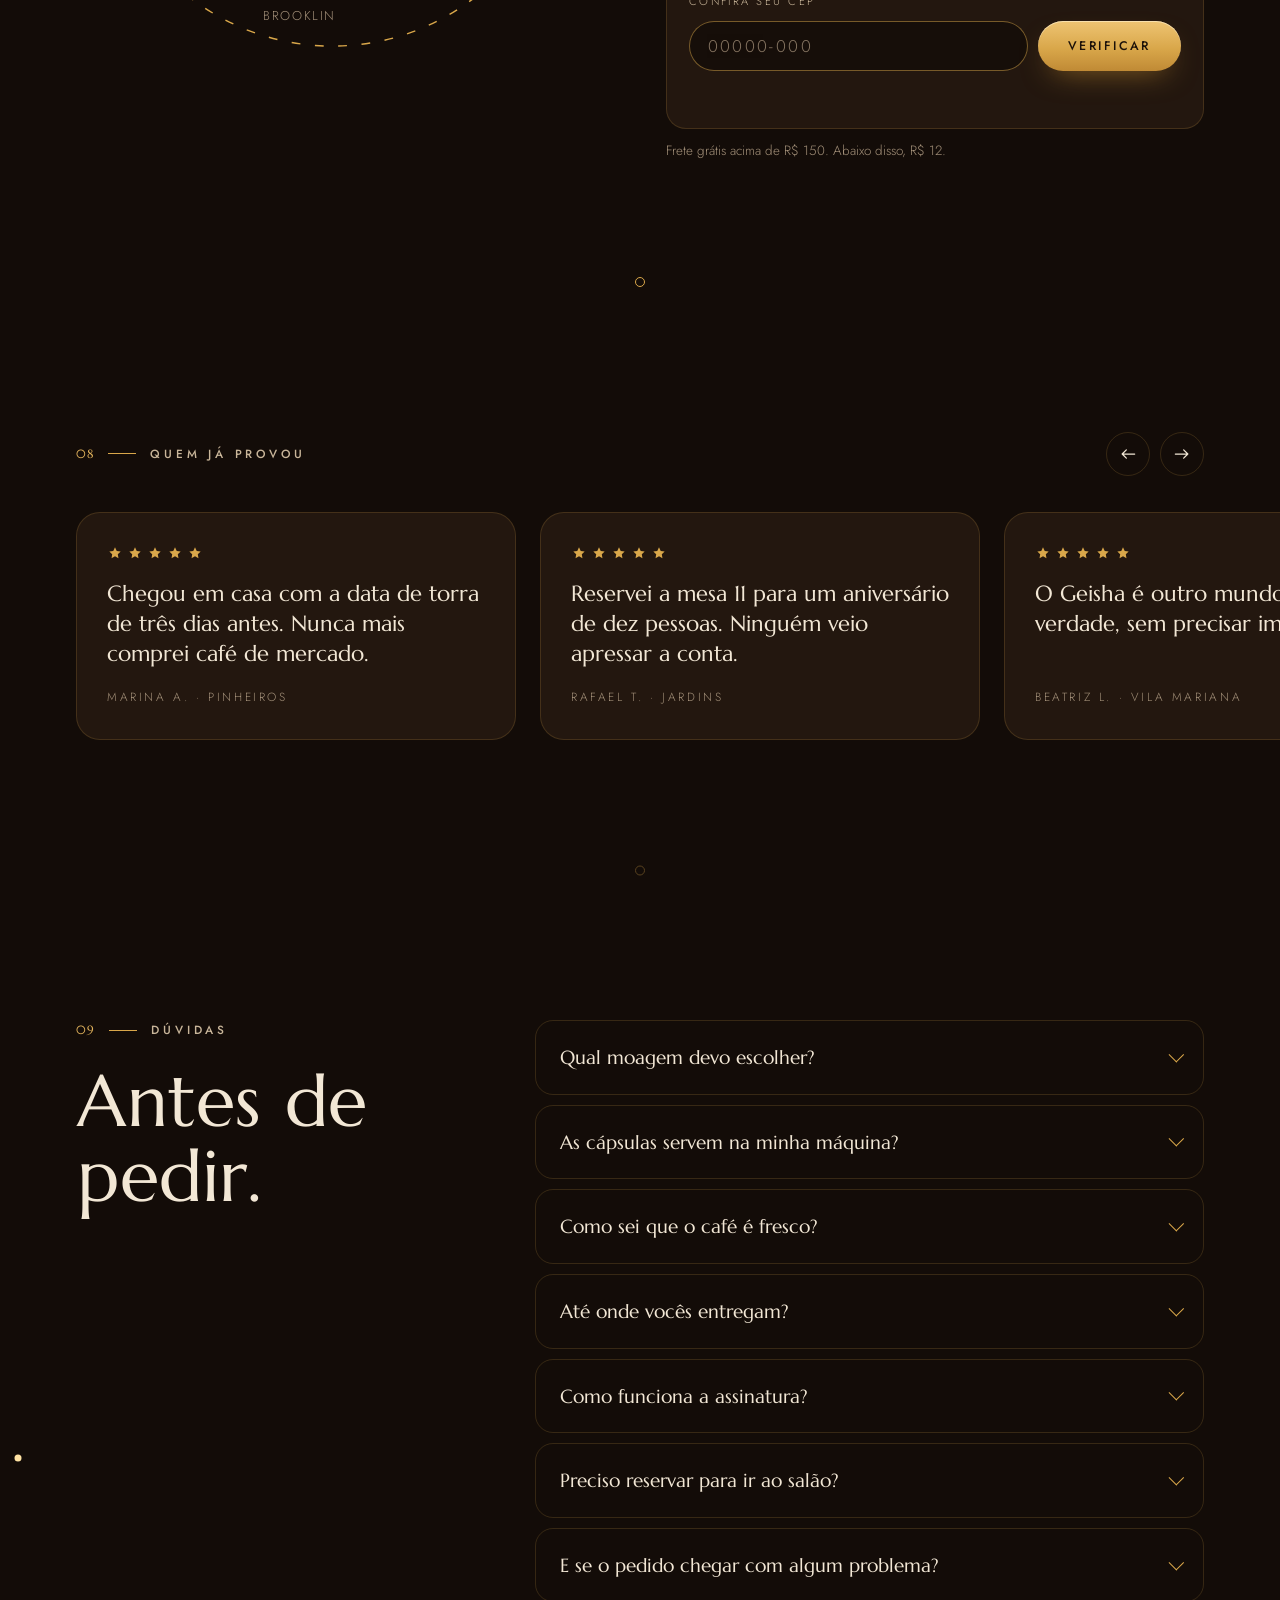
==== commit 53e2819f: "Versão 2: experiência completa da Caffè D'oro - Apresentação do projeto com os logos da Caffè D'oro " ====
--- a/index.html
+++ b/index.html
@@ -1,31 +1,39 @@
 <!doctype html>
-<html lang="pt-BR" class="no-js">
+<html lang="pt-BR" class="no-js" data-theme="dark">
 <head>
 <meta charset="utf-8">
 <meta name="viewport" content="width=device-width, initial-scale=1, viewport-fit=cover">
 <title>Caffè D’oro · Cafés extraordinários nos Jardins</title>
 <meta name="description" content="Cafeteria e torrefação nos Jardins, em São Paulo. Reserve sua mesa no salão ou receba café torrado nesta semana em casa, no mesmo dia, em até 10&nbsp;km.">
-<meta name="theme-color" content="#140d09">
+<meta name="theme-color" content="#130c08">
+<meta name="color-scheme" content="dark light">
 <meta property="og:type" content="website">
 <meta property="og:title" content="Caffè D’oro · Cafés extraordinários">
-<meta property="og:description" content="Reserve sua mesa no salão ou receba café fresco em casa, no mesmo dia.">
+<meta property="og:description" content="Uma experiência digital conceitual da SHINNARE: reserve sua mesa ou receba café fresco em casa, no mesmo dia.">
 <meta property="og:image" content="https://raiowhitex.github.io/caffe-doro/assets/img/og.jpg">
 <meta property="og:url" content="https://raiowhitex.github.io/caffe-doro/">
-<link rel="icon" href="data:image/svg+xml,%3Csvg xmlns='http://www.w3.org/2000/svg' viewBox='0 0 64 64'%3E%3Cdefs%3E%3ClinearGradient id='g' x1='0' y1='0' x2='1' y2='1'%3E%3Cstop offset='0' stop-color='%23f3cf7e'/%3E%3Cstop offset='1' stop-color='%23a8702a'/%3E%3C/linearGradient%3E%3C/defs%3E%3Crect width='64' height='64' rx='14' fill='%23140d09'/%3E%3Cpath d='M12 44C18 20 40 6 52 12' fill='none' stroke='url(%23g)' stroke-width='2.4' stroke-linecap='round'/%3E%3Cellipse cx='31' cy='34' rx='12' ry='17' transform='rotate(32 31 34)' fill='url(%23g)'/%3E%3Cpath d='M25 46c6-6 2-14 12-24' fill='none' stroke='%23140d09' stroke-width='2.6' stroke-linecap='round'/%3E%3C/svg%3E">
+<link rel="icon" href="data:image/svg+xml,%3Csvg xmlns='http://www.w3.org/2000/svg' viewBox='0 0 64 64'%3E%3Cdefs%3E%3ClinearGradient id='g' x1='0' y1='0' x2='1' y2='1'%3E%3Cstop offset='0' stop-color='%23f3cf7e'/%3E%3Cstop offset='1' stop-color='%23a8702a'/%3E%3C/linearGradient%3E%3C/defs%3E%3Crect width='64' height='64' rx='14' fill='%23130c08'/%3E%3Cpath d='M12 44C18 20 40 6 52 12' fill='none' stroke='url(%23g)' stroke-width='2.4' stroke-linecap='round'/%3E%3Cellipse cx='31' cy='34' rx='12' ry='17' transform='rotate(32 31 34)' fill='url(%23g)'/%3E%3Cpath d='M25 46c6-6 2-14 12-24' fill='none' stroke='%23130c08' stroke-width='2.6' stroke-linecap='round'/%3E%3C/svg%3E">
+<script>
+(function(){var d=document.documentElement;d.className=d.className.replace('no-js','js');var t='dark',l='pt',s=false;
+try{t=localStorage.getItem('cdo-theme')||'dark';l=localStorage.getItem('cdo-lang')||'pt';}catch(e){}
+try{s=sessionStorage.getItem('cdo-intro')==='1';}catch(e){}
+d.setAttribute('data-theme',t==='light'?'light':'dark');d.setAttribute('data-lang',l==='en'?'en':'pt');d.lang=l==='en'?'en':'pt-BR';
+if(!s)d.classList.add('intro-on');
+if(matchMedia('(pointer: coarse)').matches||(navigator.hardwareConcurrency||8)<=4)d.classList.add('lite');})();
+</script>
 <link rel="preconnect" href="https://fonts.googleapis.com">
 <link rel="preconnect" href="https://fonts.gstatic.com" crossorigin>
 <link rel="stylesheet" href="https://fonts.googleapis.com/css2?family=Jost:wght@300;400;500&family=Marcellus&family=Pinyon+Script&display=swap">
-<link rel="preload" as="image" href="assets/img/logo.webp">
+<link rel="preload" as="image" href="assets/img/logo-s.webp">
 <link rel="stylesheet" href="assets/site.css">
-<script>document.documentElement.classList.replace('no-js','js')</script>
 </head>
 <body>
-<a class="skip" href="#main">Pular para o conteúdo</a>
-
-<!-- One fixed environment behind the whole page -->
+<a class="skip" href="#main" data-i18n="skip">Pular para o conteúdo</a>
+<div class="progress" aria-hidden="true"><i id="progress"></i></div>
+
 <div class="env" aria-hidden="true">
   <div class="glow"></div>
-  <div class="dust"><i></i><i></i><i></i><i></i><i></i><i></i><i></i><i></i><i></i><i></i><i></i><i></i><i></i><i></i><i></i><i></i></div>
+  <div class="dust"><i></i><i></i><i></i><i></i><i></i><i></i><i></i><i></i><i></i><i></i></div>
   <div class="grain"></div>
 </div>
 
@@ -33,374 +41,471 @@
   <symbol id="i-bag" viewBox="0 0 24 24"><path d="M5 8h14l-1 12H6L5 8Z" fill="none" stroke="currentColor" stroke-width="1.4" stroke-linejoin="round"/><path d="M9 8V6.5a3 3 0 0 1 6 0V8" fill="none" stroke="currentColor" stroke-width="1.4"/></symbol>
   <symbol id="i-close" viewBox="0 0 24 24"><path d="M6 6l12 12M18 6 6 18" stroke="currentColor" stroke-width="1.5" stroke-linecap="round"/></symbol>
   <symbol id="i-arrow" viewBox="0 0 24 24"><path d="M4 12h15m-5-5 5 5-5 5" fill="none" stroke="currentColor" stroke-width="1.5" stroke-linecap="round" stroke-linejoin="round"/></symbol>
-  <symbol id="i-plus" viewBox="0 0 24 24"><path d="M12 6v12M6 12h12" stroke="currentColor" stroke-width="1.5" stroke-linecap="round"/></symbol>
-  <symbol id="i-minus" viewBox="0 0 24 24"><path d="M6 12h12" stroke="currentColor" stroke-width="1.5" stroke-linecap="round"/></symbol>
+  <symbol id="i-plus" viewBox="0 0 24 24"><path d="M12 6v12M6 12h12" stroke="currentColor" stroke-width="1.6" stroke-linecap="round"/></symbol>
+  <symbol id="i-minus" viewBox="0 0 24 24"><path d="M6 12h12" stroke="currentColor" stroke-width="1.6" stroke-linecap="round"/></symbol>
+  <symbol id="i-sun" viewBox="0 0 24 24"><circle cx="12" cy="12" r="4.2" fill="none" stroke="currentColor" stroke-width="1.4"/><path d="M12 2.5v2.2M12 19.3v2.2M2.5 12h2.2M19.3 12h2.2M5.3 5.3l1.6 1.6M17.1 17.1l1.6 1.6M5.3 18.7l1.6-1.6M17.1 6.9l1.6-1.6" stroke="currentColor" stroke-width="1.4" stroke-linecap="round"/></symbol>
+  <symbol id="i-moon" viewBox="0 0 24 24"><path d="M19.5 14.6A7.8 7.8 0 0 1 9.4 4.5a7.8 7.8 0 1 0 10.1 10.1Z" fill="none" stroke="currentColor" stroke-width="1.4" stroke-linejoin="round"/></symbol>
+  <symbol id="i-trash" viewBox="0 0 24 24"><path d="M5 7h14M10 7V5h4v2M7 7l1 12h8l1-12" fill="none" stroke="currentColor" stroke-width="1.4" stroke-linecap="round" stroke-linejoin="round"/></symbol>
+  <symbol id="i-check" viewBox="0 0 24 24"><path d="M5 12.5l4.5 4.5L19 7.5" fill="none" stroke="currentColor" stroke-width="1.8" stroke-linecap="round" stroke-linejoin="round"/></symbol>
+  <symbol id="i-star" viewBox="0 0 24 24"><path d="M12 3.5l2.6 5.4 5.9.8-4.3 4.1 1 5.9L12 16.9l-5.2 2.8 1-5.9-4.3-4.1 5.9-.8Z" fill="currentColor"/></symbol>
 </svg>
+
+<div class="cursor" aria-hidden="true"><i class="c-ring"><b class="c-label"></b></i><i class="c-dot"></i></div>
+
+<!-- Project presentation: shown once per visit -->
+<div class="intro" id="intro" role="dialog" aria-modal="true" aria-labelledby="introTitle" aria-describedby="introText">
+  <div class="intro-bg" aria-hidden="true">
+    <img src="assets/img/intro-wood.webp" alt="" class="ib-wood" width="1200" height="693">
+    <img src="assets/img/ramo-blur.webp" alt="" class="ib-leaf l1" width="900" height="300">
+    <img src="assets/img/ramo-blur.webp" alt="" class="ib-leaf l2" width="900" height="300">
+  </div>
+  <div class="lang-switch intro-lang" role="group" aria-label="Idioma" data-i18n-attr="aria-label:lang.label">
+    <button type="button" data-lang="pt" aria-pressed="true">PT</button><button type="button" data-lang="en" aria-pressed="false">EN</button>
+  </div>
+  <div class="intro-in">
+    <div class="intro-bar">
+      <p class="intro-kick" data-i18n="intro.kicker">Apresentação do projeto</p>
+    </div>
+    <div class="intro-logos">
+      <img class="il-cdo" src="assets/img/logo-s.webp" alt="Caffè D’oro" width="640" height="417">
+      <span class="il-line" aria-hidden="true"></span>
+      <img class="il-sh" src="assets/img/shinnare.webp" alt="SHINNARE" width="520" height="459">
+    </div>
+    <h2 class="intro-title" id="introTitle" data-i18n="intro.title">Você está entrando em uma experiência digital conceitual.</h2>
+    <p class="intro-text" id="introText" data-i18n="intro.text">A Caffè D’oro é uma marca fictícia criada para demonstrar um projeto de cafeteria premium. Este site está sendo desenvolvido pela SHINNARE como peça de portfólio.</p>
+    <button class="btn gold" type="button" id="introEnter" data-i18n="intro.enter">Entrar na experiência</button>
+    <div class="intro-load" aria-hidden="true"><span class="il-track"><i id="introBar"></i></span><span id="introPct">0%</span></div>
+  </div>
+</div>
 
 <header class="nav" id="nav">
   <div class="nav-in">
-    <a class="brand" href="#topo" aria-label="Caffè D’oro, voltar ao início">
-      <img src="assets/img/grao-ouro.webp" alt="" width="36" height="33">
+    <a class="brand" href="#topo" aria-label="Caffè D’oro, voltar ao início" data-i18n-attr="aria-label:nav.home">
+      <img src="assets/img/grao-ouro.webp" alt="" width="34" height="31">
       <span>Caffè D’oro</span>
     </a>
-    <nav class="links" aria-label="Principal">
-      <a href="#cafes">Cafés</a>
-      <a href="#salao">Salão</a>
-      <a href="#entrega">Entrega</a>
-      <a href="#duvidas">Dúvidas</a>
+    <nav class="links" aria-label="Principal" data-i18n-attr="aria-label:nav.main">
+      <a href="#cafes" data-i18n="nav.cafes">Cafés</a>
+      <a href="#ritual" data-i18n="nav.ritual">Ritual</a>
+      <a href="#salao" data-i18n="nav.salao">Salão</a>
+      <a href="#entrega" data-i18n="nav.entrega">Entrega</a>
+      <a href="#clube" data-i18n="nav.clube">Clube</a>
     </nav>
     <div class="nav-act">
-      <button class="bag-btn" type="button" id="bagBtn" aria-label="Abrir sacola, 0 itens">
-        <svg width="22" height="22"><use href="#i-bag"/></svg>
+      <div class="lang-switch d-only" role="group" aria-label="Idioma" data-i18n-attr="aria-label:lang.label">
+        <button type="button" data-lang="pt" aria-pressed="true">PT</button><button type="button" data-lang="en" aria-pressed="false">EN</button>
+      </div>
+      <button class="icon-btn theme-btn d-only" type="button" data-theme-toggle aria-label="Mudar para o tema claro">
+        <svg class="ic-sun" width="20" height="20"><use href="#i-sun"/></svg><svg class="ic-moon" width="20" height="20"><use href="#i-moon"/></svg>
+      </button>
+      <button class="icon-btn bag-btn" type="button" id="bagBtn" aria-label="Abrir sacola, 0 itens">
+        <svg width="21" height="21"><use href="#i-bag"/></svg>
         <span class="bag-count" id="bagCount" aria-hidden="true">0</span>
       </button>
-      <a class="btn gold small" href="#reservar">Reservar mesa</a>
+      <a class="btn gold small d-only" href="#reservar" data-i18n="nav.reserve">Reservar mesa</a>
       <button class="menu-btn" type="button" id="menuBtn" aria-expanded="false" aria-controls="mMenu" aria-label="Abrir menu"><span></span><span></span></button>
     </div>
   </div>
   <div class="m-menu" id="mMenu" hidden>
-    <a href="#cafes">Cafés</a>
-    <a href="#salao">Salão</a>
-    <a href="#reservar">Reservar mesa</a>
-    <a href="#entrega">Entrega</a>
-    <a href="#duvidas">Dúvidas</a>
+    <a href="#cafes" data-i18n="nav.cafes">Cafés</a>
+    <a href="#ritual" data-i18n="nav.ritual">Ritual</a>
+    <a href="#salao" data-i18n="nav.salao">Salão</a>
+    <a href="#reservar" data-i18n="nav.reserve">Reservar mesa</a>
+    <a href="#entrega" data-i18n="nav.entrega">Entrega</a>
+    <a href="#clube" data-i18n="nav.clube">Clube</a>
+    <div class="m-tools">
+      <div class="lang-switch" role="group" aria-label="Idioma" data-i18n-attr="aria-label:lang.label">
+        <button type="button" data-lang="pt" aria-pressed="true">PT</button><button type="button" data-lang="en" aria-pressed="false">EN</button>
+      </div>
+      <button class="icon-btn theme-btn" type="button" data-theme-toggle aria-label="Mudar para o tema claro">
+        <svg class="ic-sun" width="20" height="20"><use href="#i-sun"/></svg><svg class="ic-moon" width="20" height="20"><use href="#i-moon"/></svg>
+      </button>
+    </div>
   </div>
 </header>
 
-<!-- HERO: layered scenes scrubbed by scroll. Default CSS state is the static hero. -->
-<section class="hero" id="topo" aria-label="Abertura">
-  <h1 class="sr">Caffè D’oro, cafeteria e cafés especiais nos Jardins, São Paulo</h1>
+<!-- HERO: layered scenes scrubbed by scroll. The default CSS state is the static hero. -->
+<section class="hero" id="topo" aria-label="Abertura" data-i18n-attr="aria-label:hero.label">
+  <h1 class="sr" data-i18n="hero.h1">Caffè D’oro, cafeteria e cafés especiais nos Jardins, São Paulo</h1>
   <div class="stage" id="stage">
     <div class="scene sD" id="sD" aria-hidden="true">
       <div class="cover land">
-        <img src="assets/img/servido.webp" alt="" width="1672" height="941" fetchpriority="high">
+        <img srcset="assets/img/servido-m.webp 960w, assets/img/servido.webp 1672w" sizes="100vw" src="assets/img/servido.webp" alt="" width="1672" height="941" decoding="async">
         <span class="steam" style="--x:70%;--y:40%"><i></i><i></i><i></i></span>
       </div>
       <div class="cover port">
-        <img src="assets/img/servido-retrato.webp" alt="" width="941" height="1672" loading="lazy">
+        <img src="assets/img/servido-retrato.webp" alt="" width="820" height="1457" loading="lazy" decoding="async">
         <span class="steam" style="--x:49%;--y:42%"><i></i><i></i><i></i></span>
       </div>
     </div>
 
     <div class="scene sA" id="sA" aria-hidden="true">
       <div class="logo-wrap" id="logoWrap">
-        <img class="logo" src="assets/img/logo.webp" alt="" width="1200" height="800">
+        <img class="logo" srcset="assets/img/logo-s.webp 640w, assets/img/logo.webp 1100w" sizes="(max-aspect-ratio: 4/5) 88vw, 52vw" src="assets/img/logo-s.webp" alt="" width="1100" height="717" fetchpriority="high">
         <svg class="ring" viewBox="0 0 400 300" preserveAspectRatio="none"><ellipse cx="200" cy="150" rx="192" ry="142" pathLength="1"/></svg>
       </div>
+      <div class="hbeans" id="hBeans">
+        <i class="hb near" data-x="-40" data-y="-30" data-z="1.6" data-r="-28"><img src="assets/img/bean-2b.webp" alt="" width="176" height="248"></i>
+        <i class="hb" data-x="36" data-y="-24" data-z="1" data-r="32"><img src="assets/img/bean-1.webp" alt="" width="128" height="200"></i>
+        <i class="hb far" data-x="-26" data-y="22" data-z=".6" data-r="12"><img src="assets/img/bean-3.webp" alt="" width="128" height="200"></i>
+        <i class="hb near" data-x="42" data-y="30" data-z="1.8" data-r="50"><img src="assets/img/bean-4b.webp" alt="" width="176" height="248"></i>
+        <i class="hb far x-lite" data-x="18" data-y="-36" data-z=".5" data-r="-60"><img src="assets/img/bean-5.webp" alt="" width="128" height="200"></i>
+        <i class="hb x-lite" data-x="-44" data-y="6" data-z="1.1" data-r="80"><img src="assets/img/bean-6.webp" alt="" width="128" height="200"></i>
+        <i class="hb far x-lite" data-x="30" data-y="6" data-z=".7" data-r="-10"><img src="assets/img/bean-3.webp" alt="" width="128" height="200"></i>
+      </div>
     </div>
 
     <div class="scene sB" id="sB" aria-hidden="true">
-      <img class="ramo r1" data-src="assets/img/ramo-a.webp" alt="" width="1600" height="533">
-      <img class="ramo r2" data-src="assets/img/ramo-b.webp" alt="" width="1600" height="533">
-      <img class="ramo r3" data-src="assets/img/ramo-b.webp" alt="" width="1600" height="533">
+      <img class="ramo r1" data-srcset="assets/img/ramo-a-s.webp 860w, assets/img/ramo-a.webp 1500w" sizes="(max-aspect-ratio: 4/5) 120vw, 62vw" data-src="assets/img/ramo-a.webp" alt="" width="1500" height="560">
+      <img class="ramo r2" data-srcset="assets/img/ramo-b-s.webp 860w, assets/img/ramo-b.webp 1500w" sizes="(max-aspect-ratio: 4/5) 120vw, 58vw" data-src="assets/img/ramo-b.webp" alt="" width="1500" height="560">
+      <img class="ramo r3" data-src="assets/img/ramo-blur.webp" alt="" width="900" height="300">
     </div>
 
     <div class="scene sC" id="sC" aria-hidden="true">
       <div class="bags" id="bags">
-        <img class="bag" data-i="-4" data-src="assets/img/hero-robusta.webp" alt="" width="440" height="560">
-        <img class="bag" data-i="-3" data-src="assets/img/hero-caturra.webp" alt="" width="440" height="560">
-        <img class="bag" data-i="-2" data-src="assets/img/hero-excelsa.webp" alt="" width="440" height="560">
-        <img class="bag" data-i="-1" data-src="assets/img/hero-arabica.webp" alt="" width="440" height="560">
-        <img class="bag" data-i="0" data-src="assets/img/hero-geisha.webp" alt="" width="440" height="560">
-        <img class="bag" data-i="1" data-src="assets/img/hero-bourbon.webp" alt="" width="440" height="560">
-        <img class="bag" data-i="2" data-src="assets/img/hero-liberica.webp" alt="" width="440" height="560">
-        <img class="bag" data-i="3" data-src="assets/img/hero-maragogipe.webp" alt="" width="440" height="560">
-        <img class="bag" data-i="4" data-src="assets/img/hero-typica.webp" alt="" width="440" height="560">
+        <img class="bag" data-i="-4" data-srcset="assets/img/hero-robusta-s.webp 300w, assets/img/hero-robusta.webp 460w" sizes="(max-aspect-ratio: 4/5) 42vw, 17vw" data-src="assets/img/hero-robusta.webp" alt="" width="460" height="580">
+        <img class="bag" data-i="-3" data-srcset="assets/img/hero-caturra-s.webp 300w, assets/img/hero-caturra.webp 460w" sizes="(max-aspect-ratio: 4/5) 42vw, 17vw" data-src="assets/img/hero-caturra.webp" alt="" width="460" height="580">
+        <img class="bag" data-i="-2" data-srcset="assets/img/hero-excelsa-s.webp 300w, assets/img/hero-excelsa.webp 460w" sizes="(max-aspect-ratio: 4/5) 42vw, 17vw" data-src="assets/img/hero-excelsa.webp" alt="" width="460" height="580">
+        <img class="bag" data-i="-1" data-srcset="assets/img/hero-arabica-s.webp 300w, assets/img/hero-arabica.webp 460w" sizes="(max-aspect-ratio: 4/5) 42vw, 17vw" data-src="assets/img/hero-arabica.webp" alt="" width="460" height="580">
+        <img class="bag" data-i="0" data-srcset="assets/img/hero-geisha-s.webp 300w, assets/img/hero-geisha.webp 460w" sizes="(max-aspect-ratio: 4/5) 42vw, 17vw" data-src="assets/img/hero-geisha.webp" alt="" width="460" height="580">
+        <img class="bag" data-i="1" data-srcset="assets/img/hero-bourbon-s.webp 300w, assets/img/hero-bourbon.webp 460w" sizes="(max-aspect-ratio: 4/5) 42vw, 17vw" data-src="assets/img/hero-bourbon.webp" alt="" width="460" height="580">
+        <img class="bag" data-i="2" data-srcset="assets/img/hero-liberica-s.webp 300w, assets/img/hero-liberica.webp 460w" sizes="(max-aspect-ratio: 4/5) 42vw, 17vw" data-src="assets/img/hero-liberica.webp" alt="" width="460" height="580">
+        <img class="bag" data-i="3" data-srcset="assets/img/hero-maragogipe-s.webp 300w, assets/img/hero-maragogipe.webp 460w" sizes="(max-aspect-ratio: 4/5) 42vw, 17vw" data-src="assets/img/hero-maragogipe.webp" alt="" width="460" height="580">
+        <img class="bag" data-i="4" data-srcset="assets/img/hero-typica-s.webp 300w, assets/img/hero-typica.webp 460w" sizes="(max-aspect-ratio: 4/5) 42vw, 17vw" data-src="assets/img/hero-typica.webp" alt="" width="460" height="580">
       </div>
     </div>
 
     <div class="scrim" aria-hidden="true"></div>
 
-    <div class="band b1" data-a="0" data-b="0.2">
-      <p class="kick">Cafés extraordinários · Jardins, São Paulo</p>
-      <p class="script split" data-fx="depth">Café é tempo, em forma de experiência.</p>
-    </div>
-
-    <div class="band b2" data-a="0.25" data-b="0.47">
-      <h2 class="hl split" data-fx="part">Tudo começa / no pé.</h2>
-      <p class="sub">Nove origens, colhidas no ponto certo e torradas aqui, em pequenos lotes.</p>
-    </div>
-
-    <div class="band b3" data-a="0.52" data-b="0.74">
-      <h2 class="hl split" data-fx="drift">Torrado há dias. / Não há meses.</h2>
-      <p class="sub">A data da torra vem impressa em cada pacote. Passou de 20 dias, não sai da nossa loja.</p>
-    </div>
-
-    <div class="band b4 settle" data-a="0.8" data-b="1">
+    <div class="band b1" data-a="0" data-b="0.17">
+      <p class="kick" data-i18n="hero.kick">Cafés extraordinários · Jardins, São Paulo</p>
+      <p class="script split" data-fx="depth" data-i18n="hero.script">Café é tempo, em forma de experiência.</p>
+    </div>
+    <div class="band b2" data-a="0.21" data-b="0.41">
+      <h2 class="hl split" data-fx="part" data-i18n="hero.b2h">Tudo começa / no pé.</h2>
+      <p class="sub" data-i18n="hero.b2p">Nove origens, colhidas no ponto certo e torradas aqui, em pequenos lotes.</p>
+    </div>
+    <div class="band b3" data-a="0.53" data-b="0.76">
+      <h2 class="hl split" data-fx="drift" data-i18n="hero.b3h">Torrado há dias. / Não há meses.</h2>
+      <p class="sub" data-i18n="hero.b3p">A data da torra vem impressa em cada pacote. Passou de 20 dias, não sai da nossa loja.</p>
+    </div>
+    <div class="band b4 settle" data-a="0.85" data-b="1">
       <div class="settle-top">
         <img class="settle-mark" src="assets/img/grao-ouro.webp" alt="" width="72" height="66">
-        <h2 class="hl split" data-fx="rise">Sua mesa está pronta.</h2>
-        <p class="sub">Reserve um horário no salão ou receba café fresco em casa, no mesmo dia, em até 10&nbsp;km dos Jardins.</p>
+        <h2 class="hl split" data-fx="rise" data-i18n="hero.b4h">Sua mesa está pronta.</h2>
+        <p class="sub" data-i18n="hero.b4p">Reserve um horário no salão ou receba café fresco em casa, no mesmo dia, em até 10&nbsp;km dos Jardins.</p>
       </div>
       <div class="cta-row">
-        <a class="btn gold" href="#reservar">Reservar mesa</a>
-        <a class="btn ghost" href="#cafes">Comprar café</a>
-      </div>
-    </div>
-
-    <div class="cue" id="cue" aria-hidden="true"><span>Role devagar</span><i></i></div>
+        <a class="btn gold magnetic" href="#reservar" data-i18n="hero.cta1">Reservar mesa</a>
+        <a class="btn ghost magnetic" href="#cafes" data-i18n="hero.cta2">Comprar café</a>
+      </div>
+    </div>
+    <div class="cue" id="cue" aria-hidden="true"><span data-i18n="hero.cue">Role devagar</span><i></i></div>
   </div>
 </section>
 
 <main id="main" tabindex="-1">
-  <svg class="thread" id="thread" aria-hidden="true"><path id="threadPath" pathLength="1"/><circle id="spark" r="3.5"/></svg>
-
-  <!-- 1. Promessas -->
-  <section class="sec promessas" id="tempo">
-    <div class="wrap prom-grid">
-      <div class="prom-head reveal">
-        <p class="kicker">O tempo certo</p>
-        <h2 class="display">Do pé à xícara, sem perder tempo.</h2>
-        <p class="lede">Café perde aroma a cada semana parado na prateleira. Por isso a gente torra pouco, torra sempre e entrega perto.</p>
-      </div>
-      <ol class="prom-list">
-        <li class="prom reveal">
+  <svg class="thread" id="thread" aria-hidden="true"><path id="threadPath"/><circle id="spark" r="3.5"/></svg>
+
+  <div class="marquee" aria-hidden="true">
+    <div class="mq-row" data-dir="-1"><div class="mq-track">
+      <span data-i18n="mq.1">Cafés extraordinários</span><b>✦</b><span class="o" data-i18n="mq.2">Torra da semana</span><b>✦</b><span data-i18n="mq.3">Jardins · São Paulo</span><b>✦</b><span class="o" data-i18n="mq.4">Do grão à xícara</span><b>✦</b>
+    </div></div>
+    <div class="mq-row" data-dir="1"><div class="mq-track">
+      <span class="o" data-i18n="mq.3">Jardins · São Paulo</span><b>✦</b><span data-i18n="mq.4">Do grão à xícara</span><b>✦</b><span class="o" data-i18n="mq.1">Cafés extraordinários</span><b>✦</b><span data-i18n="mq.2">Torra da semana</span><b>✦</b>
+    </div></div>
+  </div>
+
+  <!-- 1. Manifesto -->
+  <section class="sec manifesto" id="manifesto">
+    <div class="wrap">
+      <p class="kicker reveal"><span class="k-num">01</span><span data-i18n="man.kick">Manifesto</span></p>
+      <p class="man-text" id="manText" data-i18n="man.text">Café é tempo. O tempo certo de colher, de torrar e de servir. Por isso torramos pouco, torramos sempre e entregamos perto.</p>
+      <ol class="stats">
+        <li class="stat reveal">
           <svg class="draw" viewBox="0 0 48 48" aria-hidden="true"><circle cx="24" cy="24" r="19" pathLength="1"/><path d="M24 13v11l7 5" pathLength="1"/></svg>
-          <p class="num"><span class="count" data-to="20">20</span><small>dias</small></p>
-          <h3>Da torra à xícara</h3>
-          <p>Nenhum pacote sai daqui com mais de 20 dias de torra. A data vem impressa, para você conferir.</p>
+          <p class="num"><span class="count" data-to="20">20</span><small data-i18n="st.1n">dias</small></p>
+          <h3 data-i18n="st.1h">Da torra à xícara</h3>
+          <p data-i18n="st.1p">Nenhum pacote sai daqui com mais de 20 dias de torra. A data vem impressa.</p>
         </li>
-        <li class="prom reveal">
+        <li class="stat reveal">
           <svg class="draw" viewBox="0 0 48 48" aria-hidden="true"><path d="M24 43s-13-12.5-13-23a13 13 0 0 1 26 0c0 10.5-13 23-13 23Z" pathLength="1"/><circle cx="24" cy="20" r="4.5" pathLength="1"/></svg>
-          <p class="num"><span class="count" data-to="10">10</span><small>km</small></p>
-          <h3>Entrega no mesmo dia</h3>
-          <p>Pediu até as 16h, recebe hoje. Atendemos até 10&nbsp;km da nossa loja nos Jardins.</p>
+          <p class="num"><span class="count" data-to="10">10</span><small data-i18n="st.2n">km</small></p>
+          <h3 data-i18n="st.2h">Entrega no mesmo dia</h3>
+          <p data-i18n="st.2p">Pediu até as 16h, recebe hoje. Atendemos até 10&nbsp;km dos Jardins.</p>
         </li>
-        <li class="prom reveal">
+        <li class="stat reveal">
           <svg class="draw" viewBox="0 0 48 48" aria-hidden="true"><path d="M8 20h32M13 20v18M35 20v18M8 20l4-8h24l4 8" pathLength="1"/></svg>
-          <p class="num"><span class="count" data-to="20">20</span><small>mesas</small></p>
-          <h3>Hora marcada, sem fila</h3>
-          <p>Reserve a sua mesa pelo site. Ninguém apressa a sua conta.</p>
+          <p class="num"><span class="count" data-to="20">20</span><small data-i18n="st.3n">mesas</small></p>
+          <h3 data-i18n="st.3h">Hora marcada, sem fila</h3>
+          <p data-i18n="st.3p">Reserve pelo site. Ninguém apressa a sua conta.</p>
         </li>
       </ol>
     </div>
   </section>
 
-  <!-- 2. Loja: os nove cafés -->
+  <!-- 2. The ritual: hold to pour -->
+  <section class="sec ritual" id="ritual">
+    <div class="wrap rit-grid">
+      <header class="rit-head reveal">
+        <p class="kicker"><span class="k-num">02</span><span data-i18n="rit.kick">O ritual</span></p>
+        <h2 class="display rv" data-i18n="rit.h">Tirado na hora,<br>servido devagar.</h2>
+        <p class="lede" data-i18n="rit.p">Segure o botão e sirva você mesmo. Um espresso da casa leva 28 segundos e 60 ml de paciência.</p>
+      </header>
+      <div class="rit-stage" id="ritStage">
+        <p class="corner tl" aria-hidden="true"><span data-i18n="rit.c1">Moído na hora</span><span data-i18n="rit.c2">Água a 92 °C</span><span data-i18n="rit.c3">28 segundos</span></p>
+        <p class="corner tr" aria-hidden="true"><span data-i18n="rit.c4">Do grão</span><span data-i18n="rit.c5">à sua</span><span data-i18n="rit.c6">xícara</span></p>
+        <div class="fbeans" aria-hidden="true">
+          <i style="--x:8%;--y:22%;--s:.9;--r:-30deg;--d:-2s" class="fb near"><img src="assets/img/bean-2b.webp" alt="" loading="lazy" width="176" height="248"></i>
+          <i style="--x:84%;--y:30%;--s:.55;--r:40deg;--d:-5s" class="fb"><img src="assets/img/bean-1.webp" alt="" loading="lazy" width="128" height="200"></i>
+          <i style="--x:14%;--y:70%;--s:.45;--r:70deg;--d:-1s" class="fb"><img src="assets/img/bean-5.webp" alt="" loading="lazy" width="128" height="200"></i>
+          <i style="--x:88%;--y:72%;--s:.8;--r:-60deg;--d:-7s" class="fb near"><img src="assets/img/bean-4b.webp" alt="" loading="lazy" width="176" height="248"></i>
+          <i style="--x:74%;--y:10%;--s:.35;--r:10deg;--d:-3s" class="fb far x-lite"><img src="assets/img/bean-3.webp" alt="" loading="lazy" width="128" height="200"></i>
+        </div>
+        <div class="rit-cup" id="ritCup">
+          <img src="assets/img/xicara-ritual.webp" alt="" width="900" height="900" loading="lazy" decoding="async">
+          <span class="steam" style="--x:50%;--y:24%"><i></i><i></i><i></i></span>
+        </div>
+        <canvas id="ritCanvas" aria-hidden="true"></canvas>
+        <div class="rit-ctrl">
+          <button class="hold" id="ritHold" type="button">
+            <svg viewBox="0 0 100 100" aria-hidden="true"><circle class="h-bg" cx="50" cy="50" r="46"/><circle class="h-fg" id="holdRing" cx="50" cy="50" r="46" pathLength="1"/></svg>
+            <span class="h-label" id="holdLabel" data-i18n="rit.hold">Segure para servir</span>
+          </button>
+          <p class="rit-ml" id="ritMl">0 de 60 ml</p>
+          <div class="rit-done" id="ritDone" hidden>
+            <p class="rit-done-t" data-i18n="rit.done">Pronto. Agora é com você.</p>
+            <div class="cta-row">
+              <a class="btn gold magnetic" href="#reservar" data-i18n="rit.reserve">Tomar no salão</a>
+              <button class="btn ghost magnetic" type="button" id="ritAgain" data-i18n="rit.again">Servir outra</button>
+            </div>
+          </div>
+        </div>
+      </div>
+    </div>
+  </section>
+
+  <!-- 3. Shop -->
   <section class="sec loja" id="cafes">
     <div class="wrap">
       <header class="sec-head split-head reveal">
         <div>
-          <p class="kicker">A loja</p>
-          <h2 class="display">Nove origens. Escolha a sua.</h2>
-        </div>
-        <p class="lede">Em grãos para moer na hora, moído para o coador ou em cápsulas para a correria. Todos torrados nesta semana.</p>
+          <p class="kicker"><span class="k-num">03</span><span data-i18n="shop.kick">A loja</span></p>
+          <h2 class="display rv" data-i18n="shop.h">Nove origens.<br>Escolha a sua.</h2>
+        </div>
+        <p class="lede" data-i18n="shop.lede">Em grãos para moer na hora, moído para o coador ou em cápsulas para a correria. Todos torrados nesta semana.</p>
       </header>
-
-      <div class="shop reveal" id="shop">
-        <div class="v-list" role="tablist" aria-label="Variedades de café" id="vList"></div>
-        <div class="v-stage" role="tabpanel" id="vPanel" aria-live="polite">
-          <div class="v-visual">
-            <div class="halo" aria-hidden="true"></div>
-            <img class="v-img" id="vImgA" alt="" width="760" height="950">
-            <img class="v-img" id="vImgB" alt="" width="760" height="950">
-          </div>
-          <div class="v-info">
-            <p class="kicker" id="vTag"></p>
-            <h3 class="v-name" id="vName"></h3>
-            <p class="v-line" id="vLine"></p>
-            <ul class="v-notes" id="vNotes"></ul>
-            <div class="v-int" id="vInt"></div>
-            <fieldset class="formats">
-              <legend class="sr">Formato</legend>
-              <label><input type="radio" name="fmt" value="graos" checked><span>Em grãos<small>1 kg</small></span></label>
-              <label><input type="radio" name="fmt" value="po"><span>Moído<small>250 g</small></span></label>
-              <label><input type="radio" name="fmt" value="caps"><span>Cápsulas<small>10 un</small></span></label>
-            </fieldset>
-            <div class="v-buy">
-              <p class="price" id="vPrice"></p>
-              <button class="btn gold" type="button" id="vAdd">Adicionar à sacola</button>
-            </div>
-            <p class="fresh">Torra desta semana · Entrega hoje em até 10&nbsp;km</p>
-          </div>
-        </div>
-      </div>
-    </div>
-  </section>
-
-  <!-- 3. Xícaras e canecas -->
-  <section class="sec pecas" id="pecas">
-    <div class="wrap">
-      <header class="sec-head center reveal">
-        <p class="kicker">Para a sua mesa</p>
-        <h2 class="display">Xícaras e canecas à altura do café.</h2>
-        <p class="script">Detalhes em ouro, feitos para durar.</p>
-      </header>
-      <div class="pecas-grid" id="pecasGrid"></div>
-    </div>
-  </section>
-
-  <!-- 4. O salão -->
+      <div class="chips reveal" role="tablist" aria-label="Categorias" data-i18n-attr="aria-label:cat.label" id="chips"></div>
+      <div class="grid" id="grid" role="tabpanel" aria-live="polite"></div>
+    </div>
+  </section>
+
+  <!-- 4. Club -->
+  <section class="sec clube" id="clube">
+    <div class="wrap club-grid">
+      <div class="club-card-wrap reveal">
+        <div class="club-card" id="clubCard">
+          <span class="cc-sheen" aria-hidden="true"></span>
+          <img class="cc-mark" src="assets/img/grao-ouro.webp" alt="" width="64" height="58" loading="lazy">
+          <p class="cc-brand">CLUBE D’ORO</p>
+          <p class="cc-num" aria-hidden="true">0001 · 2026 · 0917</p>
+          <p class="cc-name" id="ccName" data-i18n="club.cardName">Seu nome aqui</p>
+          <p class="cc-since" data-i18n="club.card">Membro desde 2026</p>
+        </div>
+      </div>
+      <div class="club-info reveal">
+        <p class="kicker"><span class="k-num">04</span><span data-i18n="club.kick">Clube D’oro</span></p>
+        <h2 class="display rv" data-i18n="club.h">Quem volta sempre,<br>ganha mais.</h2>
+        <p class="lede" data-i18n="club.p">Um cartão, três vantagens. Entre de graça e use no salão ou na loja.</p>
+        <ul class="perks">
+          <li><b data-i18n="club.p1n">10%</b><span data-i18n="club.p1">no primeiro pedido, com o cupom BEMVINDO</span></li>
+          <li><b data-i18n="club.p2n">1 grátis</b><span data-i18n="club.p2">a cada 10 cafés tomados no salão</span></li>
+          <li><b data-i18n="club.p3n">R$ 0</b><span data-i18n="club.p3">de frete para quem assina</span></li>
+        </ul>
+        <form class="club-form" id="clubForm" novalidate>
+          <label class="sr" for="clubEmail" data-i18n="club.email">Seu e-mail</label>
+          <input id="clubEmail" type="email" autocomplete="email" placeholder="Seu e-mail" data-i18n-attr="placeholder:club.email">
+          <button class="btn gold magnetic" type="submit" data-i18n="club.join">Entrar para o clube</button>
+        </form>
+        <p class="f-msg" id="clubMsg" aria-live="polite"></p>
+      </div>
+    </div>
+  </section>
+
+  <!-- 5. The house -->
   <section class="sec salao" id="salao">
     <div class="salao-grid">
       <figure class="salao-img reveal">
-        <img src="assets/img/salao.webp" alt="Vista de cima do salão da Caffè D’oro, com vinte mesas, poltronas de couro, plantas e o balcão de mármore ao fundo." width="1448" height="1086" loading="lazy">
+        <img srcset="assets/img/salao-s.webp 800w, assets/img/salao.webp 1448w" sizes="(max-width: 980px) 92vw, 56vw" src="assets/img/salao.webp" alt="Vista de cima do salão da Caffè D’oro, com vinte mesas, poltronas de couro, plantas e o balcão de mármore ao fundo." data-i18n-attr="alt:sal.alt" width="1448" height="1086" loading="lazy" decoding="async">
       </figure>
       <div class="salao-text reveal">
-        <p class="kicker">O salão</p>
-        <h2 class="display">Um lugar feito para ficar.</h2>
-        <p class="lede">Vinte mesas, luz baixa, poltronas de couro e um balcão de mármore onde o café é tirado na sua frente. Venha para uma conversa longa, uma reunião tranquila ou só para ler em paz.</p>
+        <p class="kicker"><span class="k-num">05</span><span data-i18n="sal.kick">O salão</span></p>
+        <h2 class="display rv" data-i18n="sal.h">Um lugar feito<br>para ficar.</h2>
+        <p class="lede" data-i18n="sal.p">Vinte mesas, luz baixa, poltronas de couro e um balcão de mármore onde o café é tirado na sua frente. Venha para uma conversa longa, uma reunião tranquila ou só para ler em paz.</p>
         <div class="menu-card">
-          <p class="menu-title">No balcão</p>
+          <p class="menu-title" data-i18n="sal.menu">No balcão</p>
           <ul>
             <li><span>Espresso</span><i></i><b>R$ 7</b></li>
             <li><span>Macchiato</span><i></i><b>R$ 8</b></li>
             <li><span>Cappuccino</span><i></i><b>R$ 10</b></li>
             <li><span>Latte</span><i></i><b>R$ 14</b></li>
           </ul>
-          <p class="menu-foot">Doces da casa, feitos todos os dias.</p>
-        </div>
-        <p class="hours">Seg a sáb, 8h às 22h · Dom, 9h às 20h</p>
-      </div>
-    </div>
-  </section>
-
-  <!-- 5. Reserva: a planta interativa -->
+          <p class="menu-foot" data-i18n="sal.foot">Doces da casa, feitos todos os dias.</p>
+        </div>
+        <p class="hours" data-i18n="sal.hours">Seg a sáb, 8h às 22h · Dom, 9h às 20h</p>
+      </div>
+    </div>
+  </section>
+
+  <!-- 6. Reservation on the real floor plan -->
   <section class="sec reserva" id="reservar">
     <div class="wrap">
       <header class="sec-head split-head reveal">
         <div>
-          <p class="kicker">Reservas</p>
-          <h2 class="display">Escolha a sua mesa.</h2>
-        </div>
-        <p class="lede">Toque em uma mesa na planta do salão. As douradas estão livres para o dia e o horário que você escolher.</p>
+          <p class="kicker"><span class="k-num">06</span><span data-i18n="res.kick">Reservas</span></p>
+          <h2 class="display rv" data-i18n="res.h">Escolha a sua mesa.</h2>
+        </div>
+        <p class="lede" data-i18n="res.lede">Toque em uma mesa na planta do salão. As douradas estão livres para o dia e o horário que você escolher.</p>
       </header>
-
       <div class="res-grid">
         <div class="plan reveal">
           <div class="plan-box" id="planBox">
-            <img src="assets/img/planta.webp" alt="Planta do salão vista de cima, com as mesas numeradas de 1 a 20." width="1165" height="870" loading="lazy">
+            <img src="assets/img/planta.webp" alt="Planta do salão vista de cima, com as mesas numeradas de 1 a 20." data-i18n-attr="alt:res.alt" width="1165" height="870" loading="lazy" decoding="async">
             <svg class="plan-svg" id="planSvg" viewBox="0 0 1165 870" aria-hidden="true"></svg>
             <div class="plan-hit" id="planHit"></div>
           </div>
-          <ul class="legend" aria-label="Legenda">
-            <li><i class="lg free"></i>Livre</li>
-            <li><i class="lg busy"></i>Reservada</li>
-            <li><i class="lg sel"></i>Sua escolha</li>
+          <ul class="legend" aria-label="Legenda" data-i18n-attr="aria-label:res.legend">
+            <li><i class="lg free"></i><span data-i18n="res.free">Livre</span></li>
+            <li><i class="lg busy"></i><span data-i18n="res.busy">Reservada</span></li>
+            <li><i class="lg sel"></i><span data-i18n="res.sel">Sua escolha</span></li>
           </ul>
           <p class="plan-chip" id="planChip" aria-live="polite">Nenhuma mesa escolhida ainda.</p>
         </div>
-
         <div class="res-panel reveal" id="resPanel">
           <form class="res-form" id="resForm" novalidate>
-            <p class="panel-title">Sua reserva</p>
+            <p class="panel-title" data-i18n="res.title">Sua reserva</p>
             <div class="f-row">
-              <label class="field"><span>Data</span><input type="date" id="rDate" required></label>
-              <label class="field"><span>Horário</span><select id="rTime" required></select></label>
+              <label class="field"><span data-i18n="res.date">Data</span><input type="date" id="rDate" required></label>
+              <label class="field"><span data-i18n="res.time">Horário</span><select id="rTime" required></select></label>
             </div>
-            <label class="field"><span>Pessoas</span>
-              <select id="rPeople">
-                <option value="1">1 pessoa</option><option value="2" selected>2 pessoas</option><option value="3">3 pessoas</option><option value="4">4 pessoas</option><option value="5">5 pessoas</option><option value="6">6 pessoas</option><option value="7">7 pessoas</option><option value="8">8 pessoas</option><option value="9">9 pessoas</option><option value="10">10 pessoas</option>
-              </select>
-            </label>
-            <label class="field m-only"><span>Ou escolha pela lista</span><select id="rTableList"></select></label>
-            <label class="field"><span>Seu nome</span><input type="text" id="rName" autocomplete="name" placeholder="Como devemos chamar você" required></label>
-            <label class="field"><span>WhatsApp</span><input type="tel" id="rPhone" autocomplete="tel" inputmode="tel" placeholder="(11) 90000-0000" required></label>
+            <label class="field"><span data-i18n="res.people">Pessoas</span><select id="rPeople"></select></label>
+            <label class="field m-only"><span data-i18n="res.list">Ou escolha pela lista</span><select id="rTableList"></select></label>
+            <label class="field"><span data-i18n="res.name">Seu nome</span><input type="text" id="rName" autocomplete="name" placeholder="Como devemos chamar você" data-i18n-attr="placeholder:res.namePh" required></label>
+            <label class="field"><span data-i18n="res.phone">WhatsApp</span><input type="tel" id="rPhone" autocomplete="tel" inputmode="tel" placeholder="(11) 90000-0000" required></label>
             <p class="f-msg" id="rMsg" aria-live="polite"></p>
             <button class="btn gold wide" type="submit" id="rSubmit">Reservar mesa</button>
-            <p class="f-note">Guardamos a mesa por 15 minutos depois do horário.</p>
+            <p class="f-note" data-i18n="res.hold">Guardamos a mesa por 15 minutos depois do horário.</p>
           </form>
           <div class="res-done" id="resDone" hidden tabindex="-1">
             <svg class="done-ring" viewBox="0 0 80 80" aria-hidden="true"><circle cx="40" cy="40" r="34" pathLength="1"/><path d="M27 41l9 9 17-19" pathLength="1"/></svg>
-            <p class="panel-title" id="doneTitle">Mesa reservada.</p>
+            <p class="panel-title" id="doneTitle"></p>
             <p class="done-sum" id="doneSum"></p>
-            <p class="f-note">Isto é uma demonstração. Em um site real, a confirmação chegaria no seu WhatsApp.</p>
-            <button class="btn ghost wide" type="button" id="resAgain">Fazer outra reserva</button>
+            <p class="f-note" data-i18n="res.doneNote">Isto é uma demonstração. Em um site real, a confirmação chegaria no seu WhatsApp.</p>
+            <button class="btn ghost wide" type="button" id="resAgain" data-i18n="res.again">Fazer outra reserva</button>
           </div>
         </div>
       </div>
     </div>
   </section>
 
-  <!-- 6. Entrega -->
+  <!-- 7. Delivery -->
   <section class="sec entrega" id="entrega">
     <div class="wrap ent-grid">
       <div class="radius reveal" aria-hidden="true">
-        <svg viewBox="0 0 520 520" class="radius-svg">
+        <svg viewBox="0 0 520 520" class="radius-svg" id="radiusSvg">
           <circle class="rg r4" cx="260" cy="260" r="236" pathLength="1"/>
           <circle class="rg r3" cx="260" cy="260" r="177" pathLength="1"/>
           <circle class="rg r2" cx="260" cy="260" r="118" pathLength="1"/>
           <circle class="rg r1" cx="260" cy="260" r="59" pathLength="1"/>
+          <path class="sweep" d="M260 260 L260 24 A236 236 0 0 1 427 93 Z"/>
           <g class="places">
-            <text x="182" y="170">Pinheiros</text>
-            <text x="92" y="118">Vila Madalena</text>
-            <text x="318" y="198">Paulista</text>
-            <text x="352" y="328">Paraíso</text>
-            <text x="296" y="410">Moema</text>
-            <text x="142" y="344">Itaim Bibi</text>
-            <text x="376" y="120">Consolação</text>
-            <text x="190" y="470">Brooklin</text>
-            <text x="412" y="440">Vila Mariana</text>
-            <text x="60" y="262">Butantã</text>
+            <text x="182" y="170">Pinheiros</text><text x="92" y="118">Vila Madalena</text><text x="318" y="198">Paulista</text>
+            <text x="352" y="328">Paraíso</text><text x="296" y="410">Moema</text><text x="142" y="344">Itaim Bibi</text>
+            <text x="376" y="120">Consolação</text><text x="190" y="470">Brooklin</text><text x="412" y="440">Vila Mariana</text><text x="60" y="262">Butantã</text>
           </g>
           <circle class="home-pulse" cx="260" cy="260" r="10"/>
           <circle class="home" cx="260" cy="260" r="5"/>
           <text class="home-label" x="274" y="252">Caffè D’oro</text>
-          <text class="km" x="260" y="30">10&nbsp;km</text>
+          <text class="km" x="260" y="16">10 km</text>
+          <g class="you" id="youPin" transform="translate(-100 -100)"><circle class="you-halo" r="16"/><circle class="you-dot" r="6"/><text class="you-label" x="12" y="-10" data-i18n="ent.you">Você</text></g>
         </svg>
       </div>
       <div class="ent-text reveal">
-        <p class="kicker">Entrega</p>
-        <h2 class="display">Chega fresco. Chega hoje.</h2>
-        <p class="lede">Atendemos até 10&nbsp;km da nossa loja nos Jardins. Pedidos feitos até as 16h saem no mesmo dia, direto da torra para a sua porta.</p>
+        <p class="kicker"><span class="k-num">07</span><span data-i18n="ent.kick">Entrega</span></p>
+        <h2 class="display rv" data-i18n="ent.h">Chega fresco.<br>Chega hoje.</h2>
+        <p class="lede" data-i18n="ent.lede">Atendemos até 10&nbsp;km da nossa loja nos Jardins. Pedidos feitos até as 16h saem no mesmo dia, direto da torra para a sua porta.</p>
         <ol class="steps">
-          <li><b>1</b><span>Escolha seus cafés na loja.</span></li>
-          <li><b>2</b><span>Feche o pedido até as 16h.</span></li>
-          <li><b>3</b><span>Receba em casa no mesmo dia.</span></li>
+          <li><b>1</b><span data-i18n="ent.s1">Escolha seus cafés na loja.</span></li>
+          <li><b>2</b><span data-i18n="ent.s2">Feche o pedido até as 16h.</span></li>
+          <li><b>3</b><span data-i18n="ent.s3">Receba em casa no mesmo dia.</span></li>
         </ol>
         <form class="cep" id="cepForm" novalidate>
-          <label for="cepIn">Confira seu CEP</label>
+          <label for="cepIn" data-i18n="ent.cep">Confira seu CEP</label>
           <div class="cep-row">
             <input id="cepIn" inputmode="numeric" autocomplete="postal-code" placeholder="00000-000" maxlength="9">
-            <button class="btn gold" type="submit">Verificar</button>
+            <button class="btn gold" type="submit" data-i18n="ent.check">Verificar</button>
           </div>
           <p class="cep-out" id="cepOut" aria-live="polite"></p>
         </form>
-        <p class="f-note">Frete grátis acima de R$ 150. Abaixo disso, R$ 12.</p>
-      </div>
-    </div>
-  </section>
-
-  <!-- 7. Depoimentos -->
+        <p class="f-note" data-i18n="ent.ship">Frete grátis acima de R$ 150. Abaixo disso, R$ 12.</p>
+      </div>
+    </div>
+  </section>
+
+  <!-- 8. Reviews -->
   <section class="sec provas" id="provas">
-    <div class="wrap">
-      <p class="kicker center reveal">Quem já provou</p>
-      <div class="quotes">
-        <figure class="q reveal"><blockquote>“Chegou em casa com a data de torra de três dias antes. Nunca mais comprei café de mercado.”</blockquote><figcaption>Marina A. · Pinheiros</figcaption></figure>
-        <figure class="q reveal"><blockquote>“Reservei a mesa 11 para um aniversário de dez pessoas. Ninguém veio apressar a conta.”</blockquote><figcaption>Rafael T. · Jardins</figcaption></figure>
-        <figure class="q reveal"><blockquote>“O Geisha é outro mundo. Floral de verdade, sem precisar imaginar.”</blockquote><figcaption>Beatriz L. · Vila Mariana</figcaption></figure>
-      </div>
-    </div>
-  </section>
-
-  <!-- 8. Dúvidas -->
+    <div class="wrap rev-head reveal">
+      <p class="kicker"><span class="k-num">08</span><span data-i18n="rev.kick">Quem já provou</span></p>
+      <div class="rev-nav">
+        <button class="icon-btn" type="button" id="revPrev" aria-label="Depoimento anterior" data-i18n-attr="aria-label:rev.prev"><svg width="20" height="20" style="transform:scaleX(-1)"><use href="#i-arrow"/></svg></button>
+        <button class="icon-btn" type="button" id="revNext" aria-label="Próximo depoimento" data-i18n-attr="aria-label:rev.next"><svg width="20" height="20"><use href="#i-arrow"/></svg></button>
+      </div>
+    </div>
+    <div class="rev-track" id="revTrack" tabindex="0">
+      <figure class="rev"><p class="stars" role="img" aria-label="5 de 5 estrelas" data-i18n-attr="aria-label:rev.stars"><svg><use href="#i-star"/></svg><svg><use href="#i-star"/></svg><svg><use href="#i-star"/></svg><svg><use href="#i-star"/></svg><svg><use href="#i-star"/></svg></p><blockquote data-i18n="rev.1">Chegou em casa com a data de torra de três dias antes. Nunca mais comprei café de mercado.</blockquote><figcaption>Marina A. · Pinheiros</figcaption></figure>
+      <figure class="rev"><p class="stars" role="img" aria-label="5 de 5 estrelas" data-i18n-attr="aria-label:rev.stars"><svg><use href="#i-star"/></svg><svg><use href="#i-star"/></svg><svg><use href="#i-star"/></svg><svg><use href="#i-star"/></svg><svg><use href="#i-star"/></svg></p><blockquote data-i18n="rev.2">Reservei a mesa 11 para um aniversário de dez pessoas. Ninguém veio apressar a conta.</blockquote><figcaption>Rafael T. · Jardins</figcaption></figure>
+      <figure class="rev"><p class="stars" role="img" aria-label="5 de 5 estrelas" data-i18n-attr="aria-label:rev.stars"><svg><use href="#i-star"/></svg><svg><use href="#i-star"/></svg><svg><use href="#i-star"/></svg><svg><use href="#i-star"/></svg><svg><use href="#i-star"/></svg></p><blockquote data-i18n="rev.3">O Geisha é outro mundo. Floral de verdade, sem precisar imaginar.</blockquote><figcaption>Beatriz L. · Vila Mariana</figcaption></figure>
+      <figure class="rev"><p class="stars" role="img" aria-label="5 de 5 estrelas" data-i18n-attr="aria-label:rev.stars"><svg><use href="#i-star"/></svg><svg><use href="#i-star"/></svg><svg><use href="#i-star"/></svg><svg><use href="#i-star"/></svg><svg><use href="#i-star"/></svg></p><blockquote data-i18n="rev.4">Pedi às 14h e às 18h o café estava na minha porta, ainda com cheiro de torra.</blockquote><figcaption>Carlos M. · Itaim Bibi</figcaption></figure>
+      <figure class="rev"><p class="stars" role="img" aria-label="5 de 5 estrelas" data-i18n-attr="aria-label:rev.stars"><svg><use href="#i-star"/></svg><svg><use href="#i-star"/></svg><svg><use href="#i-star"/></svg><svg><use href="#i-star"/></svg><svg><use href="#i-star"/></svg></p><blockquote data-i18n="rev.5">A xícara Folhagem virou a peça favorita da minha cozinha.</blockquote><figcaption>Luísa P. · Paraíso</figcaption></figure>
+    </div>
+  </section>
+
+  <!-- 9. FAQ -->
   <section class="sec faq" id="duvidas">
     <div class="wrap faq-grid">
       <header class="reveal">
-        <p class="kicker">Dúvidas</p>
-        <h2 class="display">Antes de pedir.</h2>
+        <p class="kicker"><span class="k-num">09</span><span data-i18n="faq.kick">Dúvidas</span></p>
+        <h2 class="display rv" data-i18n="faq.h">Antes de pedir.</h2>
       </header>
       <div class="faq-list reveal">
-        <details><summary>Qual moagem devo escolher?</summary><div class="a"><p>O moído da casa é médio-fino, ideal para coador de papel e cafeteira elétrica. Para espresso ou prensa francesa, leve em grãos e moa na hora: é assim que o aroma dura mais.</p></div></details>
-        <details><summary>As cápsulas servem na minha máquina?</summary><div class="a"><p>A caixa indica o sistema compatível. Se tiver dúvida, chame a gente no WhatsApp com o modelo da sua máquina antes de comprar.</p></div></details>
-        <details><summary>Como sei que o café é fresco?</summary><div class="a"><p>Torramos às segundas e quintas. A data da torra vem impressa em cada pacote, e nada sai daqui com mais de 20 dias.</p></div></details>
-        <details><summary>Até onde vocês entregam?</summary><div class="a"><p>Até 10&nbsp;km da loja, nos Jardins. Coloque seu CEP na seção de entrega para conferir na hora.</p></div></details>
-        <details><summary>Preciso reservar para ir ao salão?</summary><div class="a"><p>Não, mas quem reserva não espera. A mesa fica guardada por 15 minutos depois do horário marcado.</p></div></details>
-        <details><summary>Posso ficar quanto tempo quiser?</summary><div class="a"><p>Pode. A reserva garante 2 horas, e se ninguém estiver esperando pela mesa, ela continua sua.</p></div></details>
-        <details><summary>E se o pedido chegar com algum problema?</summary><div class="a"><p>A gente troca no mesmo dia. Basta mandar uma foto pelo WhatsApp.</p></div></details>
-      </div>
-    </div>
-  </section>
-
-  <!-- 9. Chamada final -->
+        <details><summary data-i18n="faq.q1">Qual moagem devo escolher?</summary><div class="a"><p data-i18n="faq.a1">O moído da casa é médio-fino, ideal para coador de papel e cafeteira elétrica. Para espresso ou prensa francesa, leve em grãos e escolha a moagem na hora de comprar. Moemos no dia da entrega.</p></div></details>
+        <details><summary data-i18n="faq.q2">As cápsulas servem na minha máquina?</summary><div class="a"><p data-i18n="faq.a2">A caixa indica o sistema compatível. Se tiver dúvida, chame a gente no WhatsApp com o modelo da sua máquina antes de comprar.</p></div></details>
+        <details><summary data-i18n="faq.q3">Como sei que o café é fresco?</summary><div class="a"><p data-i18n="faq.a3">Torramos às segundas e quintas. A data da torra vem impressa em cada pacote, e nada sai daqui com mais de 20 dias.</p></div></details>
+        <details><summary data-i18n="faq.q4">Até onde vocês entregam?</summary><div class="a"><p data-i18n="faq.a4">Até 10 km da loja, nos Jardins. Coloque seu CEP na seção de entrega para conferir na hora.</p></div></details>
+        <details><summary data-i18n="faq.q5">Como funciona a assinatura?</summary><div class="a"><p data-i18n="faq.a5">Você recebe o mesmo café a cada 15 dias, com frete grátis sempre. Dá para pausar ou cancelar quando quiser, sem multa.</p></div></details>
+        <details><summary data-i18n="faq.q6">Preciso reservar para ir ao salão?</summary><div class="a"><p data-i18n="faq.a6">Não, mas quem reserva não espera. A mesa fica guardada por 15 minutos depois do horário marcado.</p></div></details>
+        <details><summary data-i18n="faq.q7">E se o pedido chegar com algum problema?</summary><div class="a"><p data-i18n="faq.a7">A gente troca no mesmo dia. Basta mandar uma foto pelo WhatsApp.</p></div></details>
+      </div>
+    </div>
+  </section>
+
+  <!-- 10. Final call -->
   <section class="sec final" id="final">
+    <div class="fbeans" aria-hidden="true">
+      <i style="--x:6%;--y:18%;--s:1;--r:-20deg;--d:-3s" class="fb near"><img src="assets/img/bean-6.webp" alt="" loading="lazy" width="128" height="200"></i>
+      <i style="--x:90%;--y:26%;--s:.6;--r:50deg;--d:-6s" class="fb"><img src="assets/img/bean-2.webp" alt="" loading="lazy" width="128" height="200"></i>
+      <i style="--x:16%;--y:78%;--s:.5;--r:100deg;--d:-1s" class="fb x-lite"><img src="assets/img/bean-4.webp" alt="" loading="lazy" width="128" height="200"></i>
+      <i style="--x:82%;--y:74%;--s:1.1;--r:-70deg;--d:-4s" class="fb near"><img src="assets/img/bean-1b.webp" alt="" loading="lazy" width="176" height="248"></i>
+    </div>
+    <p class="corner tl" aria-hidden="true"><span data-i18n="fin.c1">Boa conversa</span><span data-i18n="fin.c2">Bom café</span><span data-i18n="fin.c3">Bom tempo</span></p>
+    <p class="corner tr" aria-hidden="true"><span>Jardins</span><span>São Paulo</span><span>2026</span></p>
     <div class="wrap center reveal">
       <img class="final-mark" src="assets/img/grao-ouro.webp" alt="" width="120" height="110" loading="lazy">
-      <p class="script">Café é sempre uma boa ideia.</p>
-      <h2 class="display">Sua mesa está esperando.</h2>
+      <p class="script" data-i18n="fin.script">Café é sempre uma boa ideia.</p>
+      <h2 class="display rv" data-i18n="fin.h">Sua mesa está esperando.</h2>
       <div class="cta-row center">
-        <a class="btn gold" href="#reservar">Reservar mesa</a>
-        <a class="btn ghost" href="#cafes">Comprar café</a>
+        <a class="btn gold magnetic" href="#reservar" data-i18n="hero.cta1">Reservar mesa</a>
+        <a class="btn ghost magnetic" href="#cafes" data-i18n="hero.cta2">Comprar café</a>
       </div>
     </div>
   </section>
@@ -409,84 +514,152 @@
 <footer class="foot">
   <div class="wrap foot-grid">
     <div class="foot-brand">
-      <img src="assets/img/grao-ouro.webp" alt="" width="54" height="50" loading="lazy">
+      <img src="assets/img/grao-ouro.webp" alt="" width="48" height="44" loading="lazy">
       <p class="foot-name">Caffè D’oro</p>
-      <p class="foot-tag">Cafés extraordinários</p>
+      <p class="foot-tag" data-i18n="foot.tag">Cafés extraordinários</p>
     </div>
     <div>
-      <p class="foot-h">Endereço</p>
+      <p class="foot-h" data-i18n="foot.address">Endereço</p>
       <p>Alameda dos Cafezais, 180<br>Jardins, São Paulo</p>
     </div>
     <div>
-      <p class="foot-h">Horário</p>
-      <p>Seg a sáb, 8h às 22h<br>Dom, 9h às 20h</p>
+      <p class="foot-h" data-i18n="foot.hours">Horário</p>
+      <p><span data-i18n="foot.h1">Seg a sáb, 8h às 22h</span><br><span data-i18n="foot.h2">Dom, 9h às 20h</span></p>
     </div>
     <div>
-      <p class="foot-h">Navegue</p>
-      <p><a href="#cafes">Cafés</a> · <a href="#reservar">Reservas</a> · <a href="#entrega">Entrega</a> · <a href="#duvidas">Dúvidas</a></p>
-    </div>
+      <p class="foot-h" data-i18n="foot.nav">Navegue</p>
+      <p class="foot-links"><a href="#cafes" data-i18n="nav.cafes">Cafés</a><a href="#reservar" data-i18n="nav.reserve">Reservar mesa</a><a href="#entrega" data-i18n="nav.entrega">Entrega</a><a href="#duvidas" data-i18n="nav.faq">Dúvidas</a></p>
+    </div>
+  </div>
+  <div class="wrap credit">
+    <a class="credit-in" href="#topo" aria-label="SHINNARE">
+      <img src="assets/img/shinnare-mark.webp" alt="" width="84" height="72" loading="lazy">
+      <span><small data-i18n="foot.credit">Conceito, design e desenvolvimento</small><b>SHINNARE</b></span>
+    </a>
   </div>
   <div class="wrap foot-bottom">
-    <p>Caffè D’oro é uma marca fictícia, criada como projeto de portfólio. Reservas e pedidos feitos aqui são demonstrações e não geram cobrança.</p>
-    <p>© 2026 Caffè D’oro</p>
+    <p data-i18n="foot.disc">Caffè D’oro é uma marca fictícia, criada pela SHINNARE como projeto de portfólio. Reservas e pedidos feitos aqui são demonstrações e não geram cobrança.</p>
+    <p data-i18n="foot.copy">© 2026 Caffè D’oro · Um projeto SHINNARE</p>
   </div>
 </footer>
 
-<!-- Sacola -->
+<!-- Quick view -->
 <div class="veil" id="veil" hidden></div>
+<div class="qv" id="qv" role="dialog" aria-modal="true" aria-labelledby="qvName" hidden>
+  <div class="qv-panel">
+    <button class="icon-btn qv-x" type="button" id="qvClose" aria-label="Fechar detalhes" data-i18n-attr="aria-label:qv.close"><svg width="20" height="20"><use href="#i-close"/></svg></button>
+    <div class="qv-media">
+      <div class="halo" aria-hidden="true"></div>
+      <img id="qvImg" alt="" width="640" height="760">
+      <div class="qv-thumbs" id="qvThumbs"></div>
+    </div>
+    <div class="qv-info">
+      <p class="kicker" id="qvTag"></p>
+      <h3 class="qv-name" id="qvName"></h3>
+      <p class="qv-line" id="qvLine"></p>
+      <ul class="v-notes" id="qvNotes"></ul>
+      <div class="v-int" id="qvInt"></div>
+      <fieldset class="opt" id="qvFmt"><legend data-i18n="qv.format">Formato</legend><div class="opt-row" id="qvFmtRow"></div></fieldset>
+      <fieldset class="opt" id="qvGrind"><legend data-i18n="qv.grind">Moagem</legend><div class="opt-row four" id="qvGrindRow"></div></fieldset>
+      <fieldset class="opt" id="qvBuy"><legend data-i18n="qv.buy">Como comprar</legend><div class="opt-row two" id="qvBuyRow"></div><p class="opt-note" id="qvSubNote" data-i18n="buy.subNote">Frete grátis sempre. Cancele quando quiser.</p></fieldset>
+      <div class="qv-buyrow">
+        <div class="stepper-q" role="group" aria-label="Quantidade" data-i18n-attr="aria-label:qv.qty">
+          <button type="button" id="qvLess" aria-label="Diminuir quantidade" data-i18n-attr="aria-label:qv.less"><svg width="16" height="16"><use href="#i-minus"/></svg></button>
+          <output id="qvQty">1</output>
+          <button type="button" id="qvMore" aria-label="Aumentar quantidade" data-i18n-attr="aria-label:qv.more"><svg width="16" height="16"><use href="#i-plus"/></svg></button>
+        </div>
+        <button class="btn gold grow" type="button" id="qvAdd">Adicionar à sacola</button>
+      </div>
+      <p class="fresh" data-i18n="qv.fresh">Torra desta semana · Entrega hoje em até 10 km</p>
+    </div>
+  </div>
+</div>
+
+<!-- Bag and checkout -->
 <aside class="drawer" id="drawer" role="dialog" aria-modal="true" aria-labelledby="drawerTitle" hidden>
   <div class="dr-head">
-    <p class="dr-title" id="drawerTitle">Sua sacola</p>
-    <button class="icon-btn" type="button" id="drawerClose" aria-label="Fechar sacola"><svg width="22" height="22"><use href="#i-close"/></svg></button>
-  </div>
+    <p class="dr-title" id="drawerTitle" data-i18n="bag.title">Sua sacola</p>
+    <button class="icon-btn" type="button" id="drawerClose" aria-label="Fechar sacola" data-i18n-attr="aria-label:bag.close"><svg width="20" height="20"><use href="#i-close"/></svg></button>
+  </div>
+  <ol class="stepper" id="stepper">
+    <li class="on"><b>1</b><span data-i18n="step.1">Sacola</span></li>
+    <li><b>2</b><span data-i18n="step.2">Entrega</span></li>
+    <li><b>3</b><span data-i18n="step.3">Pagamento</span></li>
+    <li><b>4</b><span data-i18n="step.4">Pronto</span></li>
+  </ol>
   <div class="dr-body" id="drBody">
-    <div class="dr-view" id="viewCart">
+    <section class="dr-view" id="vCart">
+      <div class="ship-bar" id="shipBar"><p id="shipText"></p><span class="sb-track"><i id="shipFill"></i></span></div>
       <ul class="cart-list" id="cartList"></ul>
       <div class="cart-empty" id="cartEmpty">
-        <img src="assets/img/grao-ouro.webp" alt="" width="64" height="59" loading="lazy">
-        <p>Sua sacola está vazia.</p>
-        <a class="btn ghost" href="#cafes" data-close>Ver os cafés</a>
-      </div>
-    </div>
-    <form class="dr-view co-form" id="viewCheckout" hidden novalidate>
-      <button class="back" type="button" id="coBack"><svg width="18" height="18" style="transform:scaleX(-1)"><use href="#i-arrow"/></svg>Voltar para a sacola</button>
-      <p class="panel-title">Entrega</p>
-      <label class="field"><span>Nome</span><input id="cName" autocomplete="name" required></label>
-      <label class="field"><span>WhatsApp</span><input id="cPhone" type="tel" inputmode="tel" autocomplete="tel" placeholder="(11) 90000-0000" required></label>
+        <img src="assets/img/grao-ouro.webp" alt="" width="64" height="58" loading="lazy">
+        <p data-i18n="bag.empty">Sua sacola está vazia.</p>
+        <a class="btn ghost" href="#cafes" data-close data-i18n="bag.browse">Ver os cafés</a>
+      </div>
+      <form class="coupon" id="couponForm" novalidate>
+        <label for="couponIn" data-i18n="bag.coupon">Cupom</label>
+        <div class="coupon-row"><input id="couponIn" autocomplete="off" placeholder="BEMVINDO"><button class="btn ghost small" type="submit" data-i18n="bag.apply">Aplicar</button></div>
+        <p class="f-msg" id="couponMsg" aria-live="polite"></p>
+      </form>
+    </section>
+    <form class="dr-view" id="vShip" hidden novalidate>
+      <label class="field"><span data-i18n="co.name">Nome</span><input id="cName" autocomplete="name" required></label>
+      <label class="field"><span data-i18n="co.phone">WhatsApp</span><input id="cPhone" type="tel" inputmode="tel" autocomplete="tel" placeholder="(11) 90000-0000" required></label>
       <div class="f-row">
-        <label class="field"><span>CEP</span><input id="cCep" inputmode="numeric" autocomplete="postal-code" placeholder="00000-000" maxlength="9" required></label>
-        <label class="field"><span>Número</span><input id="cNum" inputmode="numeric" required></label>
+        <label class="field"><span data-i18n="co.cep">CEP</span><input id="cCep" inputmode="numeric" autocomplete="postal-code" placeholder="00000-000" maxlength="9" required></label>
+        <label class="field"><span data-i18n="co.num">Número</span><input id="cNum" inputmode="numeric" required></label>
       </div>
       <p class="co-addr" id="cAddr" aria-live="polite"></p>
-      <label class="field"><span>Complemento</span><input id="cComp" placeholder="Apto, bloco (opcional)"></label>
-      <fieldset class="pay">
-        <legend>Pagamento</legend>
-        <label><input type="radio" name="pay" value="Pix" checked><span>Pix</span></label>
-        <label><input type="radio" name="pay" value="Cartão na entrega"><span>Cartão na entrega</span></label>
+      <label class="field"><span data-i18n="co.comp">Complemento</span><input id="cComp" placeholder="Apto, bloco (opcional)" data-i18n-attr="placeholder:co.compPh"></label>
+      <fieldset class="opt"><legend data-i18n="co.window">Janela de entrega</legend><div class="opt-row col" id="winRow"></div></fieldset>
+      <p class="f-msg" id="shipMsg" aria-live="polite"></p>
+    </form>
+    <form class="dr-view" id="vPay" hidden novalidate>
+      <fieldset class="opt"><legend class="sr" data-i18n="step.3">Pagamento</legend>
+        <div class="opt-row two">
+          <label><input type="radio" name="pay" value="pix" checked><span data-i18n="pay.pix">Pix</span></label>
+          <label><input type="radio" name="pay" value="card"><span data-i18n="pay.card">Cartão na entrega</span></label>
+        </div>
       </fieldset>
-      <p class="f-msg" id="cMsg" aria-live="polite"></p>
+      <div class="pix" id="pixBox">
+        <svg class="qr" id="qr" viewBox="0 0 29 29" aria-hidden="true"></svg>
+        <div><p class="f-note" data-i18n="pay.pixNote">Escaneie o código ou copie a chave. Nesta demonstração nada é cobrado.</p>
+        <button class="btn ghost small" type="button" id="pixCopy" data-i18n="pay.copy">Copiar código Pix</button></div>
+      </div>
+      <p class="f-note" id="cardNote" hidden data-i18n="pay.cardNote">O entregador leva a maquininha. Aceitamos crédito e débito.</p>
+      <div class="summary"><p class="sum-h"><span data-i18n="pay.summary">Resumo</span><span id="sumCount"></span></p><ul id="sumList"></ul><p class="sum-addr" id="sumAddr"></p></div>
     </form>
-    <div class="dr-view co-done" id="viewDone" hidden tabindex="-1">
+    <section class="dr-view co-done" id="vDone" hidden tabindex="-1">
       <svg class="done-ring" viewBox="0 0 80 80" aria-hidden="true"><circle cx="40" cy="40" r="34" pathLength="1"/><path d="M27 41l9 9 17-19" pathLength="1"/></svg>
-      <p class="panel-title">Pedido recebido.</p>
+      <p class="panel-title" id="coTitle"></p>
       <p class="done-sum" id="coSum"></p>
-      <p class="f-note">Isto é uma demonstração. Nada foi cobrado nem enviado.</p>
-      <a class="btn ghost wide" href="#cafes" data-close>Continuar na loja</a>
-    </div>
+      <ol class="timeline" id="timeline">
+        <li class="on"><i></i><span data-i18n="done.t1">Pedido recebido</span><time id="tl1"></time></li>
+        <li class="now"><i></i><span data-i18n="done.t2">Separando seus cafés</span><time id="tl2"></time></li>
+        <li><i></i><span data-i18n="done.t3">Saiu para entrega</span><time></time></li>
+        <li><i></i><span data-i18n="done.t4">Entregue</span><time></time></li>
+      </ol>
+      <p class="f-note" data-i18n="done.note">Isto é uma demonstração. Nada foi cobrado nem enviado.</p>
+      <a class="btn ghost wide" href="#cafes" data-close data-i18n="done.more">Continuar na loja</a>
+    </section>
   </div>
   <div class="dr-foot" id="drFoot">
     <dl class="totals">
-      <div><dt>Subtotal</dt><dd id="tSub">R$ 0,00</dd></div>
-      <div><dt>Frete</dt><dd id="tShip">R$ 0,00</dd></div>
-      <div class="grand"><dt>Total</dt><dd id="tTotal">R$ 0,00</dd></div>
+      <div><dt data-i18n="bag.sub">Subtotal</dt><dd id="tSub">R$ 0,00</dd></div>
+      <div id="tDiscRow" hidden><dt data-i18n="bag.disc">Desconto</dt><dd id="tDisc"></dd></div>
+      <div><dt data-i18n="bag.ship">Frete</dt><dd id="tShip">R$ 0,00</dd></div>
+      <div class="grand"><dt data-i18n="bag.total">Total</dt><dd id="tTotal">R$ 0,00</dd></div>
     </dl>
-    <p class="ship-hint" id="shipHint"></p>
-    <button class="btn gold wide" type="button" id="drMain">Finalizar pedido</button>
+    <div class="dr-btns">
+      <button class="btn ghost small" type="button" id="drBack" data-i18n="bag.back" hidden>Voltar</button>
+      <button class="btn gold wide" type="button" id="drMain" data-i18n="bag.continue">Continuar</button>
+    </div>
   </div>
 </aside>
 
 <div class="toast" id="toast" role="status" aria-live="polite"></div>
 
+<script src="assets/i18n.js" defer></script>
 <script src="assets/site.js" defer></script>
 </body>
 </html>
--- a/assets/site.css
+++ b/assets/site.css
@@ -1,161 +1,231 @@
-/* Caffè D'oro · one world: espresso black, logo gold, crema */
+/* Caffè D'oro v2 · espresso black, logo gold, crema. Two themes, one world. */
+:root,[data-theme="dark"]{
+  --canvas:#130c08;--canvas-2:#1a110b;--panel:#21160f;--panel-2:#2a1c13;--raise:rgba(42,28,19,.72);
+  --text:#f2e7d5;--text-2:#c9b69a;--text-3:#a39079;
+  --accent:#d9a74a;--accent-2:#ebc173;--accent-ink:#e2b35c;
+  --line:rgba(217,167,74,.18);--line-2:rgba(217,167,74,.5);
+  --glass:rgba(19,12,8,.86);
+  --shadow:0 34px 80px -34px rgba(0,0,0,.85);
+  --scrim-rgb:10,6,4;--band-text:#f4ead9;
+  --tshadow:0 1px 2px rgba(8,5,3,.95),0 3px 12px rgba(8,5,3,.78),0 10px 44px rgba(8,5,3,.8);
+  --glow-a:rgba(160,96,42,.22);--glow-b:rgba(217,167,74,.09);--glow-c:rgba(110,52,24,.24);
+  --grain:.07;--halo-base:rgba(217,167,74,.3);
+  --field:rgba(10,6,4,.5);
+  --cherry:#b8322a;--ok:#ebc173;--err:#e79a8f;
+}
+[data-theme="light"]{
+  --canvas:#f4ede2;--canvas-2:#ece3d5;--panel:#fbf7f1;--panel-2:#f2e9dc;--raise:rgba(255,251,246,.82);
+  --text:#231710;--text-2:#5c4836;--text-3:#766250;
+  --accent:#b07a22;--accent-2:#c8923a;--accent-ink:#8a5b12;
+  --line:rgba(120,80,30,.16);--line-2:rgba(138,91,18,.42);
+  --glass:rgba(248,242,233,.9);
+  --shadow:0 30px 70px -34px rgba(80,50,20,.38);
+  --scrim-rgb:246,239,229;--band-text:#23160e;
+  --tshadow:0 1px 2px rgba(255,250,242,.9),0 4px 18px rgba(255,248,238,.85),0 10px 44px rgba(255,246,234,.9);
+  --glow-a:rgba(214,160,92,.26);--glow-b:rgba(176,122,34,.12);--glow-c:rgba(230,196,150,.4);
+  --grain:.045;--halo-base:rgba(176,122,34,.22);
+  --field:rgba(255,255,255,.7);
+  --cherry:#b23a2e;--ok:#8a5b12;--err:#b23a2e;
+}
 :root{
-  --canvas:#140d09;
-  --canvas-2:#1b120c;
-  --panel:#221710;
-  --panel-2:#2a1c13;
-  --accent:#d9a74a;
-  --accent-hover:#ebc173;
-  --accent-deep:#b8832f;
-  --accent-muted:rgba(217,167,74,.32);
-  --line:rgba(217,167,74,.2);
-  --line-strong:rgba(217,167,74,.55);
-  --text-primary:#f2e7d5;
-  --text-secondary:#c2af93;
-  --text-dim:#a08d74;
-  --cherry:#b8322a;
-  --ease:cubic-bezier(.22,.8,.24,1);
-  --ease-io:cubic-bezier(.65,0,.35,1);
-  --tshadow:0 1px 2px rgba(8,5,3,.95),0 3px 12px rgba(8,5,3,.78),0 10px 44px rgba(8,5,3,.8);
-  --display:"Marcellus",Georgia,serif;
-  --body:"Jost",system-ui,sans-serif;
-  --script:"Pinyon Script",cursive;
-  --gutter:clamp(20px,5vw,56px);
+  --ease:cubic-bezier(.22,.8,.24,1);--ease-io:cubic-bezier(.65,0,.35,1);
+  --display:"Marcellus",Georgia,serif;--body:"Jost",system-ui,sans-serif;--script:"Pinyon Script",cursive;
+  --gutter:clamp(20px,5vw,56px);--nav:72px;
 }
 *,*::before,*::after{box-sizing:border-box}
 [hidden]{display:none!important}
-html{overflow-x:hidden;overflow-x:clip;scroll-behavior:smooth;scroll-padding-top:72px;-webkit-text-size-adjust:100%}
-body{margin:0;overflow-x:hidden;overflow-x:clip;background:var(--canvas);color:var(--text-primary);font-family:var(--body);font-weight:300;font-size:1.0625rem;line-height:1.7;-webkit-font-smoothing:antialiased;animation:pageIn 1.1s var(--ease) both}
-@keyframes pageIn{from{opacity:0}to{opacity:1}}
+html{overflow-x:hidden;overflow-x:clip;scroll-behavior:smooth;scroll-padding-top:var(--nav);-webkit-text-size-adjust:100%;background:var(--canvas)}
+body{margin:0;overflow-x:hidden;overflow-x:clip;background:var(--canvas);color:var(--text);font-family:var(--body);font-weight:300;font-size:1.0625rem;line-height:1.7;-webkit-font-smoothing:antialiased;-webkit-tap-highlight-color:transparent}
+html.intro-on body{overflow:hidden}
 img{max-width:100%;display:block}
 a{color:inherit}
 button,input,select{font:inherit;color:inherit}
-h1,h2,h3,p{margin:0}
+h1,h2,h3,p,figure,blockquote{margin:0}
 .sr{position:absolute!important;width:1px;height:1px;padding:0;margin:-1px;overflow:hidden;clip:rect(0 0 0 0);white-space:nowrap;border:0}
-.skip{position:fixed;left:16px;top:-60px;z-index:100;background:var(--accent);color:#1a100a;padding:10px 16px;border-radius:8px;text-decoration:none;font-weight:500;transition:top .3s var(--ease)}
+.skip{position:fixed;left:16px;top:-60px;z-index:200;background:var(--accent);color:#1a100a;padding:10px 16px;border-radius:8px;text-decoration:none;font-weight:500;transition:top .3s var(--ease)}
 .skip:focus{top:16px}
 :focus-visible{outline:2px solid var(--accent);outline-offset:3px;border-radius:4px}
-::selection{background:rgba(217,167,74,.35);color:#fff}
-
-/* ---------- The environment: one fixed layer behind everything ---------- */
-.env{position:fixed;inset:0;z-index:-1;background:var(--canvas);overflow:hidden;pointer-events:none}
-.env .glow{position:absolute;inset:-25%;background:
-  radial-gradient(38% 32% at 28% 22%,rgba(160,96,42,.20),transparent 70%),
-  radial-gradient(34% 30% at 76% 68%,rgba(217,167,74,.09),transparent 72%),
-  radial-gradient(50% 40% at 50% 110%,rgba(110,52,24,.22),transparent 70%);
-  animation:drift 96s ease-in-out -30s infinite alternate}
+::selection{background:rgba(217,167,74,.35)}
+.center{text-align:center}
+
+/* ---------- Environment: one fixed layer behind everything ---------- */
+.env{position:fixed;inset:0;z-index:-1;background:var(--canvas);overflow:hidden;pointer-events:none;transition:background-color .6s var(--ease)}
+.env .glow{position:absolute;inset:-20%;background:radial-gradient(38% 32% at 28% 22%,var(--glow-a),transparent 70%),radial-gradient(34% 30% at 76% 68%,var(--glow-b),transparent 72%),radial-gradient(50% 40% at 50% 110%,var(--glow-c),transparent 70%);animation:drift 96s ease-in-out -30s infinite alternate}
 @keyframes drift{0%{transform:translate3d(-3%,-2%,0) scale(1)}50%{transform:translate3d(3%,2%,0) scale(1.06)}100%{transform:translate3d(-1%,4%,0) scale(1.02)}}
-.env .grain{position:absolute;inset:0;opacity:.07;background-image:url("data:image/svg+xml,%3Csvg xmlns='http://www.w3.org/2000/svg' width='180' height='180'%3E%3Cfilter id='n'%3E%3CfeTurbulence type='fractalNoise' baseFrequency='.85' numOctaves='2' stitchTiles='stitch'/%3E%3CfeColorMatrix values='0 0 0 0 .9 0 0 0 0 .8 0 0 0 0 .6 0 0 0 .55 0'/%3E%3C/filter%3E%3Crect width='100%25' height='100%25' filter='url(%23n)'/%3E%3C/svg%3E")}
-.dust i{position:absolute;width:3px;height:3px;border-radius:50%;background:radial-gradient(circle,#f5d48d 0%,rgba(217,167,74,.6) 40%,transparent 70%);opacity:0;animation:mote 22s linear infinite}
-.dust i:nth-child(1){left:8%;top:90%;animation-delay:-2s}
-.dust i:nth-child(2){left:18%;top:70%;animation-delay:-9s;animation-duration:26s}
-.dust i:nth-child(3){left:27%;top:95%;animation-delay:-14s}
-.dust i:nth-child(4){left:36%;top:80%;animation-delay:-5s;animation-duration:30s}
-.dust i:nth-child(5){left:44%;top:88%;animation-delay:-19s}
-.dust i:nth-child(6){left:52%;top:76%;animation-delay:-11s;animation-duration:28s}
-.dust i:nth-child(7){left:61%;top:92%;animation-delay:-3s}
-.dust i:nth-child(8){left:69%;top:84%;animation-delay:-16s;animation-duration:25s}
-.dust i:nth-child(9){left:77%;top:97%;animation-delay:-7s}
-.dust i:nth-child(10){left:85%;top:74%;animation-delay:-21s;animation-duration:32s}
-.dust i:nth-child(11){left:92%;top:90%;animation-delay:-12s}
-.dust i:nth-child(12){left:13%;top:60%;animation-delay:-24s;animation-duration:34s}
-.dust i:nth-child(13){left:57%;top:66%;animation-delay:-27s;animation-duration:29s}
-.dust i:nth-child(14){left:73%;top:58%;animation-delay:-8s;animation-duration:36s}
-.dust i:nth-child(15){left:33%;top:54%;animation-delay:-18s;animation-duration:31s}
-.dust i:nth-child(16){left:96%;top:62%;animation-delay:-4s;animation-duration:27s}
+.env .grain{position:absolute;inset:0;opacity:var(--grain);background-image:url("data:image/svg+xml,%3Csvg xmlns='http://www.w3.org/2000/svg' width='160' height='160'%3E%3Cfilter id='n'%3E%3CfeTurbulence type='fractalNoise' baseFrequency='.85' numOctaves='2' stitchTiles='stitch'/%3E%3CfeColorMatrix values='0 0 0 0 .9 0 0 0 0 .8 0 0 0 0 .6 0 0 0 .55 0'/%3E%3C/filter%3E%3Crect width='100%25' height='100%25' filter='url(%23n)'/%3E%3C/svg%3E")}
+.dust i{position:absolute;width:3px;height:3px;border-radius:50%;background:radial-gradient(circle,#f5d48d 0%,rgba(217,167,74,.6) 40%,transparent 70%);opacity:0;animation:mote 24s linear infinite}
+.dust i:nth-child(1){left:8%;top:92%;animation-delay:-2s}.dust i:nth-child(2){left:20%;top:72%;animation-delay:-9s;animation-duration:28s}
+.dust i:nth-child(3){left:31%;top:96%;animation-delay:-14s}.dust i:nth-child(4){left:43%;top:80%;animation-delay:-5s;animation-duration:30s}
+.dust i:nth-child(5){left:55%;top:90%;animation-delay:-19s}.dust i:nth-child(6){left:64%;top:70%;animation-delay:-11s;animation-duration:27s}
+.dust i:nth-child(7){left:73%;top:94%;animation-delay:-3s}.dust i:nth-child(8){left:82%;top:78%;animation-delay:-16s;animation-duration:25s}
+.dust i:nth-child(9){left:90%;top:88%;animation-delay:-7s}.dust i:nth-child(10){left:96%;top:66%;animation-delay:-21s;animation-duration:32s}
 @keyframes mote{0%{transform:translate3d(0,0,0);opacity:0}12%{opacity:.8}70%{opacity:.5}100%{transform:translate3d(24px,-62vh,0);opacity:0}}
+[data-theme="light"] .dust i{background:radial-gradient(circle,#b8862f 0%,rgba(176,122,34,.5) 45%,transparent 70%)}
+html.lite .dust,html.lite .env .glow{animation:none}
+html.lite .dust{display:none}
 body.paused *,body.paused *::before,body.paused *::after{animation-play-state:paused!important}
 .sec:not(.live) *,.sec:not(.live) *::before,.sec:not(.live) *::after,.hero:not(.live) *,.hero:not(.live) *::before,.hero:not(.live) *::after{animation-play-state:paused}
 
+.progress{position:fixed;left:0;right:0;top:0;height:2px;z-index:60;pointer-events:none}
+.progress i{display:block;height:100%;background:linear-gradient(90deg,var(--accent),var(--accent-2));transform-origin:left;transform:scaleX(0)}
+
 /* ---------- Type ---------- */
-.display{font-family:var(--display);font-weight:400;font-size:clamp(2.35rem,5vw,4.4rem);line-height:1.06;letter-spacing:.004em;color:var(--text-primary);max-width:16ch;text-wrap:balance}
-.kicker{font-family:var(--body);font-weight:500;font-size:.74rem;letter-spacing:.34em;text-transform:uppercase;color:var(--text-secondary);display:flex;align-items:center;gap:14px;margin-bottom:22px}
+.display{font-family:var(--display);font-weight:400;font-size:clamp(2.5rem,5.6vw,5.2rem);line-height:1.04;letter-spacing:.002em;color:var(--text);text-wrap:balance}
+.kicker{font-weight:500;font-size:.74rem;letter-spacing:.32em;text-transform:uppercase;color:var(--text-2);display:flex;align-items:center;gap:14px;margin-bottom:24px}
 .kicker::before{content:"";width:28px;height:1px;background:var(--accent);flex:none}
+.kicker .k-num{font-family:var(--display);letter-spacing:.1em;color:var(--accent-ink);order:-1}
 .kicker.center{justify-content:center}
-.lede{color:var(--text-secondary);font-size:clamp(1.02rem,1.25vw,1.14rem);max-width:46ch}
-.script{font-family:var(--script);font-size:clamp(1.9rem,3.2vw,2.9rem);line-height:1.2;color:var(--accent-hover)}
-.center{text-align:center}
+.lede{color:var(--text-2);font-size:clamp(1.02rem,1.25vw,1.15rem);max-width:46ch}
+.script{font-family:var(--script);font-size:clamp(1.9rem,3.2vw,2.9rem);line-height:1.2;color:var(--accent-2)}
+[data-theme="light"] .script{color:var(--accent-ink)}
+
+/* word mask reveal for headings */
+.rw{display:inline-block;overflow:hidden;vertical-align:top;padding:0 .02em .14em;margin-bottom:-.14em}
+.rwi{display:inline-block;transform:translateY(108%);transition:transform 1.15s var(--ease) var(--d,0s)}
+.in .rwi,.rv.in .rwi{transform:none}
+html.no-js .rwi{transform:none}
 
 /* ---------- Buttons ---------- */
-.btn{position:relative;display:inline-flex;align-items:center;justify-content:center;gap:10px;min-height:48px;padding:0 28px;border-radius:999px;font-family:var(--body);font-weight:500;font-size:.8rem;letter-spacing:.2em;text-transform:uppercase;text-decoration:none;cursor:pointer;border:0;white-space:nowrap;isolation:isolate;transition:transform .5s var(--ease),box-shadow .5s var(--ease),color .4s var(--ease),border-color .4s var(--ease),background-color .4s var(--ease)}
-.btn.gold{color:#1c1109;background:linear-gradient(180deg,#eec473 0%,#d9a74a 55%,#c08a35 100%);box-shadow:0 10px 30px -12px rgba(217,167,74,.7),inset 0 1px 0 rgba(255,244,214,.6)}
-.btn.gold::after{content:"";position:absolute;inset:0;border-radius:inherit;background:linear-gradient(180deg,#f7d995,#e2b65d);opacity:0;z-index:-1;transition:opacity .45s var(--ease)}
-.btn.gold:hover{transform:translateY(-2px);box-shadow:0 18px 40px -14px rgba(217,167,74,.85),inset 0 1px 0 rgba(255,244,214,.7)}
-.btn.gold:hover::after{opacity:1}
-.btn.gold>*{position:relative}
-.btn.ghost{color:var(--text-primary);background:rgba(20,13,9,.35);border:1px solid var(--line-strong);backdrop-filter:blur(6px)}
-.btn.ghost:hover{border-color:var(--accent);color:var(--accent-hover);transform:translateY(-2px)}
-.btn.small{min-height:40px;padding:0 20px;font-size:.72rem}
+.btn{position:relative;display:inline-flex;align-items:center;justify-content:center;gap:10px;min-height:50px;padding:0 30px;border-radius:999px;font-family:var(--body);font-weight:500;font-size:.78rem;letter-spacing:.2em;text-transform:uppercase;text-decoration:none;cursor:pointer;border:0;white-space:nowrap;isolation:isolate;transition:transform .5s var(--ease),box-shadow .5s var(--ease),color .4s var(--ease),border-color .4s var(--ease),background-color .4s var(--ease)}
+.btn.gold{color:#1c1109;background:linear-gradient(180deg,#eec473 0%,#d9a74a 55%,#c08a35 100%);box-shadow:0 12px 30px -14px rgba(196,140,50,.75),inset 0 1px 0 rgba(255,244,214,.6)}
+.btn.gold::after{content:"";position:absolute;inset:0;border-radius:inherit;background:linear-gradient(115deg,transparent 30%,rgba(255,250,230,.55) 48%,transparent 66%);background-size:250% 100%;background-position:120% 0;opacity:0;z-index:-1;transition:opacity .4s var(--ease),background-position .9s var(--ease)}
+.btn.gold:hover::after{opacity:1;background-position:-20% 0}
+.btn.gold:hover{box-shadow:0 20px 40px -16px rgba(196,140,50,.9),inset 0 1px 0 rgba(255,244,214,.7)}
+.btn.ghost{color:var(--text);background:transparent;border:1px solid var(--line-2)}
+.btn.ghost:hover{border-color:var(--accent);color:var(--accent-ink)}
+.btn.small{min-height:40px;padding:0 20px;font-size:.7rem}
 .btn.wide{width:100%}
-.btn:disabled{opacity:.5;cursor:not-allowed;transform:none}
+.btn.grow{flex:1}
+.btn:disabled{opacity:.45;cursor:not-allowed}
 .cta-row{display:flex;flex-wrap:wrap;gap:14px}
 .cta-row.center{justify-content:center}
-@media (pointer:coarse){.btn{min-height:48px}.btn.small{min-height:44px}}
+.icon-btn{position:relative;display:grid;place-items:center;width:44px;height:44px;border-radius:50%;background:transparent;border:1px solid var(--line);color:var(--text);cursor:pointer;transition:border-color .4s var(--ease),background-color .4s var(--ease),transform .5s var(--ease)}
+.icon-btn:hover{border-color:var(--accent)}
+@media (pointer:coarse){.btn.small{min-height:44px}}
+
+/* ---------- Custom cursor (fine pointers only) ---------- */
+.cursor{position:fixed;left:0;top:0;z-index:300;pointer-events:none;display:none}
+html.has-cursor .cursor{display:block}
+.c-dot,.c-ring{position:fixed;left:0;top:0;border-radius:50%;will-change:transform}
+.c-dot{width:6px;height:6px;margin:-3px 0 0 -3px;background:var(--accent)}
+.c-ring{width:38px;height:38px;margin:-19px 0 0 -19px;border:1px solid var(--line-2);display:grid;place-items:center;transition:width .45s var(--ease),height .45s var(--ease),margin .45s var(--ease),background-color .45s var(--ease),border-color .45s var(--ease),opacity .3s}
+.c-label{font-family:var(--body);font-weight:500;font-size:.62rem;letter-spacing:.2em;text-transform:uppercase;color:#1c1109;opacity:0;transition:opacity .3s}
+.cursor.hover .c-ring{width:64px;height:64px;margin:-32px 0 0 -32px;background:rgba(217,167,74,.12);border-color:var(--accent)}
+.cursor.label .c-ring{width:84px;height:84px;margin:-42px 0 0 -42px;background:var(--accent);border-color:var(--accent)}
+.cursor.label .c-label{opacity:1}
+.cursor.down .c-ring{transform:scale(.85)}
+.cursor.hide .c-ring,.cursor.hide .c-dot{opacity:0}
+
+/* ---------- Intro (project presentation) ---------- */
+.intro{position:fixed;inset:0;z-index:150;display:none;place-items:center;overflow:hidden;background:#110a06;color:#f2e7d5}
+html.intro-on .intro{display:grid}
+.intro-bg{position:absolute;inset:0}
+.ib-wood{position:absolute;inset:-4%;width:108%;height:108%;object-fit:cover;opacity:.9;animation:ibDrift 40s ease-in-out infinite alternate}
+@keyframes ibDrift{from{transform:scale(1.02) translate3d(-1%,0,0)}to{transform:scale(1.08) translate3d(1%,-1%,0)}}
+.ib-leaf{position:absolute;width:min(60vw,760px);opacity:.55}
+.ib-leaf.l1{left:-12vw;top:-4vh;transform:rotate(12deg)}
+.ib-leaf.l2{right:-14vw;bottom:-6vh;transform:rotate(-170deg)}
+.intro-bg::after{content:"";position:absolute;inset:0;background:radial-gradient(70% 60% at 50% 50%,rgba(17,10,6,.35),rgba(17,10,6,.9) 100%)}
+.intro-in{position:relative;width:min(760px,100%);padding:clamp(24px,5vh,56px) var(--gutter);text-align:center;display:flex;flex-direction:column;align-items:center}
+.intro-bar{display:flex;align-items:center;justify-content:center;gap:18px;width:100%;margin-bottom:clamp(22px,4vh,40px)}
+.intro-kick{font-weight:500;font-size:.72rem;letter-spacing:.34em;text-transform:uppercase;color:#e2b35c}
+.intro .intro-lang{position:absolute;right:var(--gutter);top:clamp(16px,3vh,28px);z-index:2;opacity:0;animation:introUp 1s .2s var(--ease) forwards}
+.intro.leaving .intro-lang{animation:introFade .6s var(--ease) forwards}
+.intro-logos{display:flex;align-items:center;justify-content:center;gap:clamp(22px,5vw,64px);margin-bottom:clamp(26px,5vh,48px)}
+.il-cdo{width:clamp(150px,24vw,250px);height:auto;filter:drop-shadow(0 12px 30px rgba(0,0,0,.6))}
+.il-sh{width:clamp(120px,19vw,200px);height:auto;filter:drop-shadow(0 12px 30px rgba(0,0,0,.6))}
+.il-line{width:1px;height:clamp(90px,16vh,150px);background:linear-gradient(180deg,transparent,#d9a74a 25%,#d9a74a 75%,transparent)}
+.intro-title{font-family:var(--display);font-weight:400;font-size:clamp(2rem,4.6vw,3.5rem);line-height:1.12;color:#f5ecdd;max-width:18ch;text-wrap:balance}
+.intro-text{margin-top:18px;color:#d9c8ad;max-width:52ch;font-size:clamp(1rem,1.3vw,1.1rem)}
+#introEnter{margin-top:clamp(26px,4.5vh,40px)}
+.intro-load{display:flex;align-items:center;gap:12px;margin-top:22px;font-size:.7rem;letter-spacing:.24em;color:#a39079}
+.il-track{width:120px;height:1px;background:rgba(217,167,74,.25);overflow:hidden}
+.il-track i{display:block;height:100%;background:#d9a74a;transform-origin:left;transform:scaleX(0);transition:transform .4s var(--ease)}
+/* entrance and exit choreography */
+.intro .intro-in>*{opacity:0;transform:translateY(18px);animation:introUp 1s var(--ease) forwards}
+.intro .intro-bar{animation-delay:.15s}.intro .intro-logos{animation-delay:.3s}.intro .intro-title{animation-delay:.5s}
+.intro .intro-text{animation-delay:.65s}.intro #introEnter{animation-delay:.8s}.intro .intro-load{animation-delay:.9s}
+@keyframes introUp{to{opacity:1;transform:none}}
+.il-line{transform:scaleY(0);animation:lineIn 1.2s .4s var(--ease-io) forwards}
+@keyframes lineIn{to{transform:scaleY(1)}}
+.intro.leaving{animation:introOut 1.1s var(--ease-io) forwards}
+.intro.leaving .intro-in{animation:introFade .6s var(--ease) forwards}
+@keyframes introOut{0%{clip-path:inset(0 0 0 0)}100%{clip-path:inset(0 0 100% 0)}}
+@keyframes introFade{to{opacity:0;transform:translateY(-24px)}}
+
+/* ---------- Language + theme controls ---------- */
+.lang-switch{display:inline-flex;border:1px solid var(--line);border-radius:999px;padding:3px;gap:2px}
+.intro .lang-switch{border-color:rgba(217,167,74,.35)}
+.lang-switch button{min-width:40px;height:32px;border:0;border-radius:999px;background:transparent;font-size:.72rem;font-weight:500;letter-spacing:.14em;cursor:pointer;color:var(--text-2);transition:background-color .4s var(--ease),color .4s var(--ease)}
+.intro .lang-switch button{color:#c9b69a}
+.lang-switch button[aria-pressed="true"]{background:var(--accent);color:#1c1109}
+@media (pointer:coarse){.lang-switch button{height:38px;min-width:44px}}
+.theme-btn .ic-sun{display:none}
+[data-theme="dark"] .theme-btn .ic-sun{display:block}
+[data-theme="dark"] .theme-btn .ic-moon{display:none}
+::view-transition-old(root),::view-transition-new(root){animation:none;mix-blend-mode:normal}
+::view-transition-new(root){animation:vtReveal .9s var(--ease-io)}
+@keyframes vtReveal{from{clip-path:circle(0 at var(--vtx,90%) var(--vty,4%))}to{clip-path:circle(var(--vtr,150vmax) at var(--vtx,90%) var(--vty,4%))}}
 
 /* ---------- Nav ---------- */
-.nav{position:fixed;inset:0 0 auto;z-index:50;transition:background-color .6s var(--ease),border-color .6s var(--ease),transform .6s var(--ease);border-bottom:1px solid transparent}
-.nav::before{content:"";position:absolute;inset:0 0 -40px;background:linear-gradient(180deg,rgba(12,8,5,.75),rgba(12,8,5,0));pointer-events:none;transition:opacity .6s var(--ease)}
-.nav.solid{background:rgba(18,12,8,.82);backdrop-filter:blur(14px) saturate(1.2);border-bottom-color:var(--line)}
+.nav{position:fixed;inset:0 0 auto;z-index:50;transition:background-color .6s var(--ease),border-color .6s var(--ease);border-bottom:1px solid transparent}
+.nav::before{content:"";position:absolute;inset:0 0 -40px;background:linear-gradient(180deg,rgba(var(--scrim-rgb),.8),rgba(var(--scrim-rgb),0));pointer-events:none;transition:opacity .6s var(--ease)}
+.nav.solid{background:var(--glass);border-bottom-color:var(--line)}
+html:not(.lite) .nav.solid{backdrop-filter:blur(14px) saturate(1.2)}
 .nav.solid::before{opacity:0}
-.nav-in{position:relative;display:flex;align-items:center;justify-content:space-between;gap:24px;height:72px;padding:0 var(--gutter);max-width:1440px;margin:0 auto}
+.nav-in{position:relative;display:flex;align-items:center;justify-content:space-between;gap:20px;height:var(--nav);padding:0 var(--gutter);max-width:1480px;margin:0 auto}
 .brand{display:flex;align-items:center;gap:12px;text-decoration:none}
-.brand img{width:34px;height:auto}
-.brand span{font-family:var(--display);font-size:1.28rem;letter-spacing:.06em;color:var(--text-primary)}
-.links{display:flex;gap:34px}
-.links a{position:relative;text-decoration:none;font-size:.78rem;letter-spacing:.24em;text-transform:uppercase;color:var(--text-secondary);font-weight:400;padding:8px 0;transition:color .4s var(--ease)}
+.brand img{width:32px;height:auto}
+.brand span{font-family:var(--display);font-size:1.26rem;letter-spacing:.06em}
+.links{display:flex;gap:30px}
+.links a{position:relative;text-decoration:none;font-size:.76rem;letter-spacing:.24em;text-transform:uppercase;color:var(--text-2);padding:8px 0;transition:color .4s var(--ease)}
 .links a::after{content:"";position:absolute;left:0;right:0;bottom:2px;height:1px;background:var(--accent);transform:scaleX(0);transform-origin:right;transition:transform .5s var(--ease)}
-.links a:hover{color:var(--text-primary)}
+.links a:hover{color:var(--text)}
 .links a:hover::after{transform:scaleX(1);transform-origin:left}
-.nav-act{display:flex;align-items:center;gap:14px}
-.bag-btn,.icon-btn{position:relative;display:grid;place-items:center;width:44px;height:44px;border-radius:50%;background:transparent;border:1px solid var(--line);color:var(--text-primary);cursor:pointer;transition:border-color .4s var(--ease),transform .4s var(--ease)}
-.bag-btn:hover,.icon-btn:hover{border-color:var(--accent)}
+.nav-act{display:flex;align-items:center;gap:12px}
 .bag-btn.bump{animation:bump .6s var(--ease)}
 @keyframes bump{30%{transform:scale(1.18)}100%{transform:scale(1)}}
 .bag-count{position:absolute;top:-4px;right:-4px;min-width:20px;height:20px;padding:0 5px;border-radius:10px;background:var(--accent);color:#1c1109;font-size:.7rem;font-weight:500;display:grid;place-items:center;transform:scale(0);transition:transform .45s var(--ease)}
 .bag-count.on{transform:scale(1)}
 .menu-btn{display:none;width:44px;height:44px;border-radius:50%;background:transparent;border:1px solid var(--line);cursor:pointer;position:relative}
-.menu-btn span{position:absolute;left:13px;right:13px;height:1px;background:var(--text-primary);transition:transform .45s var(--ease)}
+.menu-btn span{position:absolute;left:13px;right:13px;height:1px;background:var(--text);transition:transform .45s var(--ease)}
 .menu-btn span:first-child{top:18px}.menu-btn span:last-child{top:25px}
 .menu-btn[aria-expanded="true"] span:first-child{transform:translateY(3.5px) rotate(45deg)}
 .menu-btn[aria-expanded="true"] span:last-child{transform:translateY(-3.5px) rotate(-45deg)}
-.m-menu{display:flex;flex-direction:column;gap:6px;padding:10px var(--gutter) 28px;background:rgba(18,12,8,.96);border-bottom:1px solid var(--line)}
-.m-menu[hidden]{display:none}
-.m-menu a{font-family:var(--display);font-size:1.6rem;text-decoration:none;padding:8px 0;border-bottom:1px solid rgba(217,167,74,.1)}
-@media (max-width:920px){.links{display:none}.menu-btn{display:block}.nav-act .btn.small{display:none}}
+.m-menu{display:flex;flex-direction:column;gap:4px;padding:8px var(--gutter) 26px;background:var(--glass);border-bottom:1px solid var(--line);max-height:calc(100svh - var(--nav));overflow:auto}
+.m-menu a{font-family:var(--display);font-size:1.55rem;text-decoration:none;padding:9px 0;border-bottom:1px solid var(--line)}
+.m-tools{display:flex;align-items:center;justify-content:space-between;padding-top:18px}
+@media (max-width:1100px){.links{gap:20px}}
+@media (max-width:980px){.links,.d-only{display:none!important}.menu-btn{display:block}}
 
 /* ---------- HERO ---------- */
 .hero{position:relative}
 .stage{position:relative;height:100vh;height:100svh;min-height:560px;overflow:hidden;background:var(--canvas)}
-.scene{position:absolute;inset:0;pointer-events:none;z-index:1;isolation:isolate}
-.stage::before{content:"";position:absolute;inset:0;background:radial-gradient(60% 55% at 50% 48%,rgba(120,70,30,.28),transparent 70%)}
-
-/* Static hero (default, no JS, reduced motion) */
+.stage::before{content:"";position:absolute;inset:0;background:radial-gradient(60% 55% at 50% 48%,var(--glow-a),transparent 70%)}
+.scene{position:absolute;inset:0;pointer-events:none;z-index:1}
 .sA,.sB,.sC,.cue,.b1,.b2,.b3{display:none}
 .cover{position:absolute;left:50%;top:50%;transform:translate(-50%,-50%)}
 .cover img{width:100%;height:100%;object-fit:cover}
 .cover.land{width:max(100vw,calc(100vh * 1.7768));width:max(100vw,calc(100svh * 1.7768));aspect-ratio:1672/941}
-.cover.port{display:none;width:max(100vw,calc(100vh * .5628));width:max(100vw,calc(100svh * .5628));aspect-ratio:941/1672}
+.cover.port{display:none;width:max(100vw,calc(100vh * .5628));width:max(100vw,calc(100svh * .5628));aspect-ratio:820/1457}
 @media (max-aspect-ratio:4/5){.cover.land{display:none}.cover.port{display:block}}
-
 .steam{position:absolute;left:var(--x);top:var(--y);width:9%;height:26%;transform:translate(-50%,-100%);pointer-events:none}
-.steam i{position:absolute;left:30%;bottom:0;width:40%;height:60%;border-radius:50%;background:radial-gradient(closest-side,rgba(255,238,214,.22),rgba(255,238,214,0));filter:blur(10px);opacity:0;animation:steam 7s ease-in-out infinite}
+.steam i{position:absolute;left:30%;bottom:0;width:40%;height:60%;border-radius:50%;background:radial-gradient(closest-side,rgba(255,238,214,.22),rgba(255,238,214,0));opacity:0;animation:steam 7s ease-in-out infinite}
 .steam i:nth-child(2){left:10%;animation-delay:-2.3s;animation-duration:8.4s}
 .steam i:nth-child(3){left:50%;animation-delay:-4.6s;animation-duration:9.2s}
 @keyframes steam{0%{transform:translate3d(0,20%,0) scale(.6);opacity:0}25%{opacity:.9}100%{transform:translate3d(18%,-120%,0) scale(1.5);opacity:0}}
-
-.scrim{position:absolute;inset:0;z-index:2;pointer-events:none;background:radial-gradient(ellipse 120% 90% at 50% 45%,rgba(12,8,5,0) 38%,rgba(12,8,5,.66) 100%),linear-gradient(180deg,rgba(12,8,5,.55) 0%,rgba(12,8,5,0) 22%)}
-
-.band{position:absolute;z-index:3;text-shadow:var(--tshadow);color:var(--text-primary)}
+.scrim{position:absolute;inset:0;z-index:2;pointer-events:none;background:radial-gradient(ellipse 120% 90% at 50% 45%,rgba(var(--scrim-rgb),0) 40%,rgba(var(--scrim-rgb),.62) 100%),linear-gradient(180deg,rgba(var(--scrim-rgb),.55) 0%,rgba(var(--scrim-rgb),0) 22%)}
+.band{position:absolute;z-index:3;text-shadow:var(--tshadow);color:var(--band-text)}
 .band .btn{text-shadow:none}
-.band .hl{font-family:var(--display);font-weight:400;font-size:clamp(2.6rem,6.2vw,5.8rem);line-height:1.02;letter-spacing:.002em}
-.band .sub{margin-top:18px;font-size:clamp(1.02rem,1.35vw,1.2rem);color:#e6d8c1;max-width:40ch}
-.band .kick{font-weight:500;font-size:.76rem;letter-spacing:.36em;text-transform:uppercase;color:var(--text-secondary)}
-
-/* the settle band, also the static hero copy */
-.b4{left:var(--gutter);top:0;bottom:0;display:flex;flex-direction:column;justify-content:center;width:min(640px,52vw)}
+.band .hl{font-family:var(--display);font-weight:400;font-size:clamp(2.6rem,6.2vw,5.8rem);line-height:1.02}
+.band .sub{margin-top:18px;font-size:clamp(1.02rem,1.35vw,1.2rem);max-width:40ch;opacity:.92}
+.band .kick{font-weight:500;font-size:.76rem;letter-spacing:.36em;text-transform:uppercase;color:var(--text-2)}
+/* settle band sits on the dark photo in both themes */
+.b4{--band-text:#f4ead9;--scrim-rgb:10,6,4;--tshadow:0 1px 2px rgba(8,5,3,.95),0 3px 12px rgba(8,5,3,.78),0 10px 44px rgba(8,5,3,.8);left:var(--gutter);top:0;bottom:0;display:flex;flex-direction:column;justify-content:center;width:min(640px,52vw)}
 .b4::before{content:"";position:absolute;inset:-30% -40% -30% -60%;z-index:-1;pointer-events:none;background:radial-gradient(ellipse 62% 56% at 44% 50%,rgba(10,6,4,.72) 0%,rgba(10,6,4,.46) 48%,rgba(10,6,4,0) 76%)}
 .b4 .hl{max-width:10ch}
-.settle-mark{width:64px;height:auto;margin-bottom:26px;filter:drop-shadow(0 6px 20px rgba(0,0,0,.6))}
+.b4 .btn.ghost{color:#f4ead9;border-color:rgba(235,193,115,.6)}
+.settle-mark{width:64px;height:auto;margin-bottom:26px}
 .b4 .cta-row{margin-top:34px}
 @media (max-aspect-ratio:4/5){
   .b4{left:0;right:0;width:auto;padding:88px var(--gutter) calc(28px + env(safe-area-inset-bottom));justify-content:space-between;text-align:center;align-items:center}
@@ -167,54 +237,60 @@
   .b4 .cta-row .btn{flex:1 1 150px}
 }
 @media (max-aspect-ratio:4/5) and (max-height:700px){.b4 .sub{display:none}}
-
-/* ---------- Scrub mode (JS turned it on) ---------- */
-html.scrub .hero{height:600vh}
+@media (max-height:520px){.stage{min-height:0}.settle-mark{display:none}.b4 .hl{font-size:clamp(2rem,6vw,2.6rem)}.b4 .sub{margin-top:10px}.b4 .cta-row{margin-top:18px}}
+
+/* scrub mode (JS turned it on) */
+html.scrub .hero{height:700vh}
 html.scrub .stage{position:sticky;top:0}
-html.scrub .sA,html.scrub .sB,html.scrub .sC,html.scrub .cue,html.scrub .b1,html.scrub .b2,html.scrub .b3{display:block}
-html.scrub .sD{opacity:0;will-change:transform,opacity}
-html.scrub .band{opacity:0;will-change:opacity}
-html.scrub .b1{opacity:1}
+html.scrub .sB,html.scrub .sC,html.scrub .b2,html.scrub .b3{display:block}
+html.scrub .sA{display:grid;place-items:center}
+html.scrub .cue{display:flex}
+html.scrub .sD{opacity:0}
+html.scrub .band{opacity:0}
+html.scrub .b1{opacity:1;display:flex;inset:0;flex-direction:column;justify-content:space-between;align-items:center;text-align:center;padding:calc(var(--nav) + 5vh) var(--gutter) calc(12vh + 44px)}
 html.scrub .b4 .sub{opacity:var(--ks,0);transform:translateY(calc((1 - var(--ks,0)) * 14px))}
-html.scrub .b4 .cta-row{opacity:var(--kb,0);transform:translateY(calc((1 - var(--kb,0)) * 16px))}
+html.scrub .b4 .cta-row{opacity:var(--kb,0);transform:translateY(calc((1 - var(--kb,0)) * 16px));pointer-events:none}
+html.scrub .b4.done .cta-row{pointer-events:auto}
 html.scrub .b4 .settle-mark{opacity:var(--kc0,0);transform:scale(calc(.8 + .2 * var(--kc0,0)))}
-html.scrub .b4.done .cta-row{pointer-events:auto}
-html.scrub .b4 .cta-row{pointer-events:none}
-
-/* Scene A, the golden bean */
-.sA{place-items:center}
-html.scrub .sA{display:grid}
-.logo-wrap{position:relative;width:min(52vw,60vh,700px);transform-origin:50% 38%;will-change:transform,opacity}
-.logo-wrap .logo{width:100%;height:auto;animation:logoIn 1.8s var(--ease) both;filter:drop-shadow(0 30px 60px rgba(0,0,0,.55))}
-@keyframes logoIn{from{opacity:0;transform:scale(.9)}to{opacity:1;transform:scale(1)}}
+html.scrub .scene>*{will-change:transform,opacity}
+
+.logo-wrap{position:relative;width:min(52vw,60vh,700px);transform-origin:50% 38%}
+.logo-wrap .logo{width:100%;height:auto;opacity:0;transform:scale(.92)}
+html.go .logo-wrap .logo{animation:logoIn 1.8s var(--ease) forwards}
+@keyframes logoIn{to{opacity:1;transform:none}}
 .logo-wrap::before{content:"";position:absolute;left:50%;top:38%;width:70%;aspect-ratio:1;transform:translate(-50%,-50%);border-radius:50%;background:radial-gradient(circle,rgba(233,178,82,.34),rgba(233,178,82,0) 65%);animation:breathe 6s ease-in-out -1.5s infinite}
 @keyframes breathe{0%,100%{opacity:.55;transform:translate(-50%,-50%) scale(.94)}50%{opacity:1;transform:translate(-50%,-50%) scale(1.06)}}
-.ring{position:absolute;inset:-9% -7%;width:114%;height:118%;overflow:visible}
-.ring ellipse{fill:none;stroke:var(--accent);stroke-width:1;vector-effect:non-scaling-stroke;stroke-dasharray:1;stroke-dashoffset:1;opacity:.5;animation:ringDraw 2.8s .5s var(--ease-io) forwards}
+.ring{position:absolute;left:-7%;top:-9%;width:114%;height:118%;overflow:visible}
+.ring ellipse{fill:none;stroke:var(--accent);stroke-width:1;vector-effect:non-scaling-stroke;stroke-dasharray:1;stroke-dashoffset:1;opacity:.5}
+html.go .ring ellipse{animation:ringDraw 2.8s .4s var(--ease-io) forwards}
 @keyframes ringDraw{to{stroke-dashoffset:0}}
-
-/* Scene B, branches */
-.ramo{position:absolute;width:min(68vw,1100px);height:auto;will-change:transform,opacity;filter:drop-shadow(0 24px 40px rgba(0,0,0,.55))}
+.hbeans{position:absolute;inset:0}
+.hb{position:absolute;left:50%;top:50%;width:clamp(44px,5.4vw,84px);margin:-50px 0 0 -40px}
+.hb.near{width:clamp(70px,8.5vw,130px)}
+.hb.far{width:clamp(30px,3.4vw,52px)}
+.hb img{width:100%;height:auto;opacity:0;animation:bob 7s ease-in-out infinite}
+html.go .hb img{opacity:1;transition:opacity 1.4s var(--ease) .9s}
+.hb:nth-child(2n) img{animation-duration:9s;animation-delay:-3s}
+.hb:nth-child(3n) img{animation-duration:11s;animation-delay:-5s}
+@keyframes bob{0%,100%{transform:translate3d(0,-6px,0) rotate(-4deg)}50%{transform:translate3d(0,8px,0) rotate(5deg)}}
+html.lite .hb.x-lite,html.lite .fb.x-lite{display:none}
+
+.ramo{position:absolute;height:auto;max-width:none}
 .r1{left:-6vw;top:-1vh;width:min(62vw,1000px)}
 .r2{right:-12vw;bottom:1vh;width:min(58vw,940px)}
-.r3{left:-14vw;bottom:-10vh;width:min(90vw,1400px);filter:blur(7px) brightness(.6);opacity:.7}
-
-/* Scene C, the nine bags */
+.r3{left:-14vw;bottom:-8vh;width:min(86vw,1300px);opacity:.7}
 .bags{position:absolute;left:50%;bottom:5vh;width:0;height:0}
-.bag{position:absolute;left:0;bottom:0;width:var(--bw);max-width:none;height:auto;transform-origin:50% 100%;will-change:transform,opacity;opacity:0;filter:drop-shadow(0 26px 30px rgba(0,0,0,.6))}
-.sC{--bw:min(17vw,34vh);-webkit-mask-image:linear-gradient(180deg,transparent 40%,#000 54%);mask-image:linear-gradient(180deg,transparent 40%,#000 54%)}
-
-/* bands, positions per scene */
-.b1{inset:0;display:none;text-align:center}
-html.scrub .b1{display:flex;flex-direction:column;justify-content:space-between;align-items:center;padding:calc(72px + 5vh) var(--gutter) calc(12vh + 44px)}
-.b1 .script{font-size:clamp(2rem,3.6vw,3.3rem)}
+.bag{position:absolute;left:0;bottom:0;width:var(--bw);max-width:none;height:auto;transform-origin:50% 100%;opacity:0}
+.sC{--bw:min(17vw,34vh)}
+
 .b2{left:50%;top:50%;transform:translate(-50%,-50%);width:min(900px,88vw);text-align:center}
-.b2::before,.b3::before{content:"";position:absolute;inset:-40% -20%;z-index:-1;pointer-events:none;opacity:calc(.3 + .7 * var(--k,1));background:radial-gradient(ellipse 60% 56% at 50% 50%,rgba(10,6,4,.7) 0%,rgba(10,6,4,.42) 46%,rgba(10,6,4,0) 76%)}
+.b2::before,.b3::before{content:"";position:absolute;inset:-40% -20%;z-index:-1;pointer-events:none;opacity:calc(.3 + .7 * var(--k,1));background:radial-gradient(ellipse 60% 56% at 50% 50%,rgba(var(--scrim-rgb),.72) 0%,rgba(var(--scrim-rgb),.44) 46%,rgba(var(--scrim-rgb),0) 76%)}
 .b2 .sub,.b3 .sub{margin-left:auto;margin-right:auto}
 .b2 .hl,.b3 .hl{width:fit-content;margin-left:auto;margin-right:auto}
-.b3{left:50%;top:calc(72px + 6vh);transform:translateX(-50%);width:min(980px,90vw);text-align:center}
-
-/* split words, one entrance per band */
+.b3{left:50%;top:calc(var(--nav) + 6vh);transform:translateX(-50%);width:min(980px,90vw);text-align:center}
+.b1 .script{font-size:clamp(2rem,3.6vw,3.3rem)}
+[data-theme="light"] .b1 .script{color:var(--accent-ink)}
+
 .split .w{display:inline-block;white-space:pre}
 .split .w{--kc:clamp(0,(var(--k,0) - var(--th,0)) * 3,1);opacity:var(--kc)}
 [data-fx="depth"] .w{transform:scale(calc(.82 + .18 * var(--kc)))}
@@ -222,23 +298,13 @@
 [data-fx="drift"] .w{transform:translateY(calc((1 - var(--kc)) * -30px))}
 [data-fx="rise"] .w{transform:translateY(calc((1 - var(--kc)) * 34px))}
 html:not(.scrub) .split .w{--kc:1}
-
-.cue{position:absolute;left:50%;bottom:26px;transform:translateX(-50%);z-index:4;flex-direction:column;align-items:center;gap:10px;font-size:.68rem;letter-spacing:.34em;text-transform:uppercase;color:var(--text-secondary);transition:opacity .6s var(--ease)}
+.cue{position:absolute;left:50%;bottom:26px;transform:translateX(-50%);z-index:4;flex-direction:column;align-items:center;gap:10px;font-size:.68rem;letter-spacing:.34em;text-transform:uppercase;color:var(--text-2);transition:opacity .6s var(--ease)}
 .cue i{width:1px;height:46px;background:linear-gradient(180deg,var(--accent),transparent);transform-origin:top;animation:cue 2.6s var(--ease-io) -0.4s infinite}
 @keyframes cue{0%{transform:scaleY(0);opacity:1}60%{transform:scaleY(1);opacity:1}100%{transform:scaleY(1);opacity:0}}
 .cue.gone{opacity:0}
-html.scrub .cue{display:flex}
 .stage img.broken{visibility:hidden}
-@media (max-height:520px){
-  .stage{min-height:0}
-  .settle-mark{display:none}
-  .b4 .hl{font-size:clamp(2rem,6vw,2.6rem)}
-  .b4 .sub{margin-top:10px}
-  .b4 .cta-row{margin-top:18px}
-}
-
 @media (max-aspect-ratio:4/5){
-  .sC{--bw:min(42vw,30vh);-webkit-mask-image:linear-gradient(180deg,transparent 36%,#000 48%);mask-image:linear-gradient(180deg,transparent 36%,#000 48%)}
+  .sC{--bw:min(42vw,30vh)}
   .bags{bottom:9vh}
   .bag[data-i="-4"],.bag[data-i="4"],.bag[data-i="-3"],.bag[data-i="3"]{display:none}
   .ramo{width:120vw}
@@ -246,350 +312,482 @@
   .r2{right:-40vw;bottom:10vh}
   .r3{display:none}
   .logo-wrap{width:88vw}
-  .b3{top:calc(72px + 4vh)}
+  .b3{top:calc(var(--nav) + 4vh)}
   .band .hl{font-size:clamp(2.3rem,10.5vw,3.4rem)}
 }
 @media (max-height:560px){.cue{display:none!important}}
 
-/* ---------- Main + the golden thread ---------- */
+/* ---------- Main, marquee, thread ---------- */
 main{position:relative;outline:none}
 .thread{position:absolute;left:0;top:0;width:100%;pointer-events:none;z-index:0;overflow:visible}
-.thread path{fill:none;stroke:var(--accent);stroke-width:1.2;stroke-linecap:round;opacity:.75;stroke-dasharray:1;stroke-dashoffset:1;filter:drop-shadow(0 0 6px rgba(217,167,74,.45))}
-.thread circle{fill:#ffe3a3;filter:drop-shadow(0 0 8px #f0c060) drop-shadow(0 0 18px rgba(240,190,90,.8));opacity:0;transition:opacity .5s var(--ease)}
-.thread circle.on{opacity:1}
+.thread path{fill:none;stroke:var(--accent);stroke-width:1.2;stroke-linecap:round;opacity:.75}
+html:not(.lite) .thread path{filter:drop-shadow(0 0 6px rgba(217,167,74,.45))}
+.thread #spark{fill:#ffe3a3;opacity:0;transition:opacity .5s var(--ease)}
+html:not(.lite) .thread #spark{filter:drop-shadow(0 0 8px #f0c060) drop-shadow(0 0 18px rgba(240,190,90,.8))}
+.thread #spark.on{opacity:1}
 .thread .node{fill:var(--canvas);stroke:var(--accent);stroke-width:1;opacity:.35;transition:opacity .6s var(--ease),fill .6s var(--ease)}
 .thread .node.lit{opacity:1;fill:var(--accent)}
 
+.marquee{position:relative;z-index:1;padding:clamp(40px,7vh,70px) 0;border-top:1px solid var(--line);border-bottom:1px solid var(--line);overflow:hidden;background:linear-gradient(180deg,transparent,rgba(var(--scrim-rgb),.2),transparent)}
+.mq-row{white-space:nowrap;overflow:hidden}
+.mq-row+.mq-row{margin-top:10px}
+.mq-track{display:inline-flex;align-items:center;gap:clamp(22px,3vw,44px);padding-right:clamp(22px,3vw,44px);font-family:var(--display);font-size:clamp(2.6rem,7vw,6.2rem);line-height:1.1;text-transform:uppercase;will-change:transform}
+.mq-track span{color:var(--text)}
+.mq-track span.o{color:transparent;-webkit-text-stroke:1px var(--accent)}
+.mq-track b{font-size:.4em;color:var(--accent);font-weight:400}
+html.lite .mq-row[data-dir="-1"] .mq-track{animation:mqL 36s linear infinite}
+html.lite .mq-row[data-dir="1"] .mq-track{animation:mqR 40s linear infinite}
+@keyframes mqL{to{transform:translate3d(-50%,0,0)}}
+@keyframes mqR{from{transform:translate3d(-50%,0,0)}to{transform:translate3d(0,0,0)}}
+
 .sec{position:relative;z-index:1;padding:clamp(110px,15vh,170px) 0}
-.wrap{position:relative;max-width:1200px;margin:0 auto;padding:0 var(--gutter)}
-.sec-head{margin-bottom:clamp(48px,7vh,80px)}
+.wrap{position:relative;max-width:1240px;margin:0 auto;padding:0 var(--gutter)}
+.sec-head{margin-bottom:clamp(44px,6vh,72px)}
 .split-head{display:flex;justify-content:space-between;align-items:flex-end;gap:40px;flex-wrap:wrap}
 .split-head .lede{max-width:40ch}
-.sec-head.center{text-align:center}
-.sec-head.center .display{margin:0 auto}
-.sec-head.center .kicker{justify-content:center}
-.sec-head .script{margin-top:14px}
-
-/* reveal choreography */
 .reveal{opacity:0;transform:translateY(34px);transition:opacity 1.1s var(--ease),transform 1.1s var(--ease)}
 .reveal.in{opacity:1;transform:none}
 html.no-js .reveal{opacity:1;transform:none}
 
-/* 1. Promessas */
-.prom-grid{display:grid;grid-template-columns:1.05fr 1fr;gap:clamp(40px,7vw,110px);align-items:start}
-.prom-head{position:sticky;top:120px}
-.prom-head .lede{margin-top:26px}
-.prom-list{list-style:none;margin:0;padding:0;display:grid;gap:18px}
-.prom{position:relative;padding:34px 34px 34px 108px;border:1px solid var(--line);border-radius:22px;background:linear-gradient(160deg,rgba(42,28,19,.7),rgba(27,18,12,.4));overflow:hidden}
-.prom:nth-child(2){margin-left:clamp(0px,4vw,56px)}
-.prom:nth-child(3){margin-left:clamp(0px,8vw,112px)}
-.prom .draw{position:absolute;left:32px;top:36px;width:48px;height:48px}
+/* 1. Manifesto */
+.man-text{font-family:var(--display);font-size:clamp(1.9rem,4.4vw,4rem);line-height:1.16;text-transform:uppercase;letter-spacing:.01em;max-width:24ch;margin:10px 0 clamp(60px,9vh,100px)}
+.man-text .mw{color:var(--text);opacity:.16;transition:opacity .5s var(--ease),color .5s var(--ease)}
+.man-text .mw.on{opacity:1}
+.man-text .mw.key.on{color:var(--accent)}
+html.no-js .man-text{opacity:1}
+.stats{list-style:none;margin:0;padding:0;display:grid;grid-template-columns:repeat(3,1fr);gap:clamp(14px,2vw,26px)}
+.stat{position:relative;padding:32px 30px 32px;border:1px solid var(--line);border-radius:24px;background:linear-gradient(160deg,var(--raise),transparent);overflow:hidden}
+.stat:nth-child(2){transform:translateY(40px)}.stat:nth-child(2).in{transform:translateY(40px)}
+.stat:nth-child(3){transform:translateY(80px)}.stat:nth-child(3).in{transform:translateY(80px)}
+.stat .draw{width:46px;height:46px;margin-bottom:18px}
 .draw circle,.draw path{fill:none;stroke:var(--accent);stroke-width:1.3;stroke-linecap:round;stroke-linejoin:round;stroke-dasharray:1;stroke-dashoffset:1;transition:stroke-dashoffset 1.8s var(--ease-io) .3s}
 .in .draw circle,.in .draw path{stroke-dashoffset:0}
-.num{font-family:var(--display);font-size:clamp(2.6rem,4vw,3.4rem);line-height:1;color:var(--text-primary);display:flex;align-items:baseline;gap:10px}
-.num small{font-family:var(--body);font-size:.8rem;letter-spacing:.28em;text-transform:uppercase;color:var(--accent)}
-.prom h3{font-family:var(--body);font-weight:500;font-size:1.02rem;letter-spacing:.02em;margin:14px 0 6px}
-.prom p:last-child{color:var(--text-secondary);font-size:1rem}
-.prom::after{content:"";position:absolute;right:-60px;top:-60px;width:180px;height:180px;border-radius:50%;background:radial-gradient(circle,rgba(217,167,74,.14),transparent 70%);animation:breathe2 8s ease-in-out infinite}
-.prom:nth-child(2)::after{animation-delay:-3s}.prom:nth-child(3)::after{animation-delay:-5.5s}
-@keyframes breathe2{0%,100%{opacity:.4}50%{opacity:1}}
-
-/* 2. Loja */
-.shop{display:grid;grid-template-columns:minmax(220px,300px) 1fr;gap:clamp(24px,4vw,56px);align-items:stretch}
-.v-list{display:flex;flex-direction:column;gap:4px;border-left:1px solid var(--line);padding-left:6px}
-.v-tab{position:relative;display:grid;grid-template-columns:14px 1fr;column-gap:14px;align-items:baseline;text-align:left;padding:13px 16px;border:0;background:transparent;border-radius:14px;cursor:pointer;transition:background-color .45s var(--ease)}
-.v-tab .sw{width:10px;height:10px;border-radius:50%;background:var(--sw);box-shadow:0 0 0 1px rgba(242,231,213,.25);align-self:center}
-.v-tab .nm{font-family:var(--display);font-size:1.28rem;color:var(--text-secondary);transition:color .45s var(--ease)}
-.v-tab .tg{grid-column:2;font-size:.74rem;letter-spacing:.16em;text-transform:uppercase;color:var(--text-dim)}
-.v-tab:hover{background:rgba(217,167,74,.06)}
-.v-tab:hover .nm{color:var(--text-primary)}
-.v-tab[aria-selected="true"]{background:linear-gradient(90deg,rgba(217,167,74,.14),rgba(217,167,74,0))}
-.v-tab[aria-selected="true"] .nm{color:var(--text-primary)}
-.v-tab::before{content:"";position:absolute;left:-7px;top:18%;bottom:18%;width:2px;border-radius:2px;background:var(--accent);transform:scaleY(0);transition:transform .5s var(--ease)}
-.v-tab[aria-selected="true"]::before{transform:scaleY(1)}
-.v-stage{position:relative;display:grid;grid-template-columns:1fr 1fr;gap:clamp(20px,3vw,44px);align-items:center;padding:clamp(24px,3vw,44px);border:1px solid var(--line);border-radius:28px;background:linear-gradient(150deg,rgba(42,28,19,.75),rgba(20,13,9,.55));overflow:hidden}
-.v-visual{position:relative;aspect-ratio:4/5;display:grid;place-items:center}
-.halo{position:absolute;inset:6% 0 0;border-radius:50%;background:radial-gradient(closest-side,var(--halo,rgba(217,167,74,.3)),transparent 75%);transition:background .9s var(--ease);animation:breathe2 7s ease-in-out -2s infinite}
-.v-img{position:absolute;inset:0;width:100%;height:100%;object-fit:contain;opacity:0;transform:translateY(18px) scale(.97);transition:opacity .7s var(--ease),transform .9s var(--ease);filter:drop-shadow(0 30px 40px rgba(0,0,0,.55))}
-.v-img.on{opacity:1;transform:none}
-.v-name{font-family:var(--display);font-weight:400;font-size:clamp(2.4rem,4vw,3.6rem);line-height:1}
-.v-info .kicker{margin-bottom:14px}
-.v-line{margin-top:14px;color:var(--text-secondary);max-width:34ch}
-.v-notes{list-style:none;margin:20px 0 0;padding:0;display:flex;flex-wrap:wrap;gap:8px}
-.v-notes li{font-size:.8rem;letter-spacing:.06em;padding:6px 14px;border-radius:999px;border:1px solid var(--line);color:var(--text-primary)}
-.v-int{margin-top:18px;display:flex;align-items:center;gap:12px;font-size:.72rem;letter-spacing:.26em;text-transform:uppercase;color:var(--text-dim)}
+.num{font-family:var(--display);font-size:clamp(2.8rem,4.2vw,3.8rem);line-height:1;display:flex;align-items:baseline;gap:10px}
+.num small{font-family:var(--body);font-size:.8rem;letter-spacing:.28em;text-transform:uppercase;color:var(--accent-ink)}
+.stat h3{font-weight:500;font-size:1.02rem;margin:14px 0 6px}
+.stat p:last-child{color:var(--text-2);font-size:1rem}
+
+/* 2. Ritual */
+.rit-grid{display:grid;grid-template-columns:.9fr 1.1fr;gap:clamp(30px,5vw,80px);align-items:center}
+.rit-head .lede{margin-top:24px}
+.rit-head .display{font-size:clamp(2.4rem,4.4vw,4.3rem)}
+.rit-stage{position:relative;aspect-ratio:1/1.2;width:100%;max-width:640px;justify-self:center;border-radius:32px;background:radial-gradient(70% 55% at 50% 58%,rgba(217,167,74,.16),transparent 70%),linear-gradient(180deg,var(--panel),var(--canvas-2));border:1px solid var(--line);overflow:hidden;box-shadow:var(--shadow);user-select:none;-webkit-user-select:none}
+.rit-cup{position:absolute;left:14%;right:14%;top:17%;aspect-ratio:1;transition:transform .9s var(--ease),opacity .6s var(--ease)}
+.rit-cup img{width:100%;height:auto}
+.rit-cup.away{transform:translateX(-70%) rotate(-8deg);opacity:0}
+.rit-cup.enter{transform:translateX(70%) rotate(8deg);opacity:0;transition:none}
+.rit-cup .steam{width:22%;height:30%;opacity:0;transition:opacity 1.4s var(--ease)}
+.rit-cup.steaming .steam{opacity:1}
+#ritCanvas{position:absolute;inset:0;width:100%;height:100%;pointer-events:none}
+.corner{position:absolute;display:flex;flex-direction:column;gap:2px;font-weight:500;font-size:.64rem;letter-spacing:.3em;text-transform:uppercase;color:var(--text-3);z-index:2}
+.corner::after{content:"";width:22px;height:1px;background:var(--accent);margin-top:10px}
+.corner.tl{left:24px;top:22px}
+.corner.tr{right:24px;top:22px;text-align:right;align-items:flex-end}
+.fbeans{position:absolute;inset:0;pointer-events:none}
+.fb{position:absolute;left:var(--x);top:var(--y);width:calc(90px * var(--s));transform:translate(-50%,-50%) rotate(var(--r))}
+.fb img{width:100%;height:auto;animation:bob 8s ease-in-out infinite;animation-delay:var(--d)}
+.rit-ctrl{position:absolute;left:0;right:0;top:78%;bottom:0;display:flex;flex-direction:column;align-items:center;justify-content:center;gap:8px;z-index:3;padding-bottom:10px}
+.hold{position:relative;width:104px;height:104px;border-radius:50%;border:0;background:radial-gradient(circle at 50% 35%,#f0c878,#c88f37 70%);color:#1c1109;cursor:pointer;display:grid;place-items:center;box-shadow:0 18px 40px -14px rgba(196,140,50,.85),inset 0 1px 0 rgba(255,244,214,.6);touch-action:none;-webkit-touch-callout:none;transition:transform .4s var(--ease)}
+.hold:active,.hold.on{transform:scale(.94)}
+.hold svg{position:absolute;inset:-10px;width:calc(100% + 20px);height:calc(100% + 20px);transform:rotate(-90deg)}
+.hold .h-bg{fill:none;stroke:var(--line);stroke-width:2}
+.hold .h-fg{fill:none;stroke:var(--accent);stroke-width:3;stroke-linecap:round;stroke-dasharray:1;stroke-dashoffset:1}
+.h-label{font-weight:500;font-size:.62rem;letter-spacing:.18em;text-transform:uppercase;max-width:80px;line-height:1.35;text-align:center}
+.hold::before{content:"";position:absolute;inset:-6px;border-radius:50%;border:1px solid var(--accent);opacity:0;animation:holdHint 2.4s var(--ease) infinite}
+.hold.used::before{animation:none}
+@keyframes holdHint{0%{transform:scale(.9);opacity:.8}100%{transform:scale(1.35);opacity:0}}
+.rit-ml{font-family:var(--display);font-size:1rem;color:var(--text-2);min-height:1.5em}
+.rit-done{text-align:center;display:flex;flex-direction:column;align-items:center;gap:12px;animation:introUp .8s var(--ease) both}
+.rit-done-t{font-family:var(--display);font-size:1.4rem}
+.rit-stage.full .hold,.rit-stage.full .rit-ml{display:none}
+html.reduced .hold,html.reduced .rit-ml{display:none}
+
+/* 3. Shop */
+.chips{display:flex;gap:10px;flex-wrap:wrap;margin-bottom:34px}
+.chip{display:inline-flex;align-items:center;gap:10px;min-height:44px;padding:0 20px;border-radius:999px;border:1px solid var(--line);background:transparent;cursor:pointer;font-size:.86rem;color:var(--text-2);transition:border-color .4s var(--ease),background-color .4s var(--ease),color .4s var(--ease)}
+.chip small{font-size:.7rem;color:var(--text-3)}
+.chip:hover{border-color:var(--line-2);color:var(--text)}
+.chip[aria-selected="true"]{border-color:var(--accent);background:var(--accent);color:#1c1109}
+.chip[aria-selected="true"] small{color:#3a2410}
+.grid{display:grid;grid-template-columns:repeat(3,1fr);gap:clamp(14px,2vw,26px)}
+.card{position:relative;display:flex;flex-direction:column;border-radius:26px;border:1px solid var(--line);background:linear-gradient(170deg,var(--raise),transparent 90%);overflow:hidden;transform-style:preserve-3d;transition:border-color .5s var(--ease),box-shadow .6s var(--ease),transform .6s var(--ease),opacity .6s var(--ease);opacity:0;transform:translateY(26px)}
+.grid.show .card{opacity:1;transform:none}
+.grid.show .card:nth-child(2){transition-delay:.05s}.grid.show .card:nth-child(3){transition-delay:.1s}
+.grid.show .card:nth-child(4){transition-delay:.15s}.grid.show .card:nth-child(5){transition-delay:.2s}.grid.show .card:nth-child(6){transition-delay:.25s}
+.grid.show .card:nth-child(7){transition-delay:.3s}.grid.show .card:nth-child(8){transition-delay:.35s}.grid.show .card:nth-child(9){transition-delay:.4s}
+.grid.settled .card,.grid.settled .card:nth-child(n){transition-delay:0s!important}
+.card:hover{border-color:var(--line-2);box-shadow:var(--shadow)}
+.card-hit{position:absolute;inset:0;z-index:1;border:0;background:transparent;cursor:pointer;border-radius:inherit}
+.card-img{position:relative;aspect-ratio:1/1.02;display:grid;place-items:center;padding:18px 18px 0}
+.card-img::before{content:"";position:absolute;inset:14% 12% 4%;border-radius:50%;background:radial-gradient(closest-side,var(--halo,var(--halo-base)),transparent 72%);transition:transform .8s var(--ease),opacity .8s var(--ease);opacity:.8}
+.card:hover .card-img::before{transform:scale(1.12);opacity:1}
+.card-img img{position:relative;width:86%;height:86%;object-fit:contain;transition:transform .9s var(--ease)}
+.card:hover .card-img img{transform:translateY(-8px) scale(1.04)}
+.card-body{position:relative;padding:6px 24px 24px;display:flex;flex-direction:column;gap:2px;flex:1}
+.card-tag{font-size:.68rem;letter-spacing:.24em;text-transform:uppercase;color:var(--text-3)}
+.card h3{font-family:var(--display);font-weight:400;font-size:1.6rem;line-height:1.15;display:flex;align-items:center;gap:10px}
+.card h3 .sw{width:9px;height:9px;border-radius:50%;background:var(--sw);box-shadow:0 0 0 1px var(--line-2);flex:none}
+.card-meta{font-size:.86rem;color:var(--text-2)}
+.card-row{display:flex;align-items:center;justify-content:space-between;margin-top:14px;gap:10px}
+.card-row b{font-family:var(--display);font-weight:400;font-size:1.35rem}
+.card-add{position:relative;z-index:2;display:inline-flex;align-items:center;gap:8px;min-height:42px;padding:0 18px;border-radius:999px;border:1px solid var(--line-2);background:transparent;cursor:pointer;font-size:.7rem;font-weight:500;letter-spacing:.18em;text-transform:uppercase;color:var(--text);transition:background-color .4s var(--ease),color .4s var(--ease),border-color .4s var(--ease)}
+.card-add:hover{background:var(--accent);border-color:var(--accent);color:#1c1109}
+@media (pointer:coarse){.card-add{min-height:44px}}
+
+/* Quick view */
+.veil{position:fixed;inset:0;z-index:80;background:rgba(8,5,3,.62);opacity:0;transition:opacity .5s var(--ease)}
+html:not(.lite) .veil{backdrop-filter:blur(3px)}
+.veil.on{opacity:1}
+.qv{position:fixed;inset:0;z-index:90;display:grid;place-items:center;padding:20px;pointer-events:none}
+.qv-panel{position:relative;pointer-events:auto;width:min(1040px,100%);max-height:calc(100svh - 40px);overflow:auto;display:grid;grid-template-columns:1fr 1fr;border-radius:30px;background:var(--panel);border:1px solid var(--line-2);box-shadow:var(--shadow);opacity:0;transform:translateY(30px) scale(.97);transition:opacity .5s var(--ease),transform .6s var(--ease);overscroll-behavior:contain}
+.qv.on .qv-panel{opacity:1;transform:none}
+.qv-x{position:absolute;right:16px;top:16px;z-index:3;background:var(--panel)}
+.qv-media{position:relative;display:flex;flex-direction:column;align-items:center;justify-content:center;padding:40px 30px 24px;background:linear-gradient(170deg,var(--panel-2),var(--panel))}
+.qv-media .halo{position:absolute;inset:10% 6% 18%;border-radius:50%;background:radial-gradient(closest-side,var(--halo,var(--halo-base)),transparent 74%)}
+#qvImg{position:relative;width:min(100%,360px);aspect-ratio:1/1.12;object-fit:contain;transition:opacity .35s var(--ease),transform .5s var(--ease)}
+#qvImg.swap{opacity:0;transform:translateY(10px) scale(.98)}
+.qv-thumbs{position:relative;display:flex;gap:10px;margin-top:16px}
+.qv-thumbs button{width:62px;height:62px;border-radius:14px;border:1px solid var(--line);background:var(--canvas-2);padding:6px;cursor:pointer;transition:border-color .4s var(--ease)}
+.qv-thumbs button[aria-pressed="true"]{border-color:var(--accent)}
+.qv-thumbs img{width:100%;height:100%;object-fit:contain}
+.qv-info{padding:34px 34px 28px;display:flex;flex-direction:column}
+.qv-info .opt{margin-top:16px}
+.qv-info .kicker{margin-bottom:12px}
+.qv-name{font-family:var(--display);font-weight:400;font-size:clamp(2.2rem,3.4vw,3rem);line-height:1}
+.qv-line{margin-top:12px;color:var(--text-2)}
+.v-notes{list-style:none;margin:16px 0 0;padding:0;display:flex;flex-wrap:wrap;gap:8px}
+.v-notes li{font-size:.8rem;padding:5px 13px;border-radius:999px;border:1px solid var(--line)}
+.v-int{margin-top:14px;display:flex;align-items:center;gap:12px;font-size:.7rem;letter-spacing:.24em;text-transform:uppercase;color:var(--text-3)}
 .v-int .dots{display:flex;gap:6px}
-.v-int .dots i{width:9px;height:9px;border-radius:50%;border:1px solid var(--accent);transition:background-color .5s var(--ease)}
+.v-int .dots i{width:9px;height:9px;border-radius:50%;border:1px solid var(--accent)}
 .v-int .dots i.f{background:var(--accent)}
-.formats{border:0;padding:0;margin:24px 0 0;display:grid;grid-template-columns:repeat(3,1fr);gap:8px}
-.formats label{position:relative;cursor:pointer}
-.formats input{position:absolute;opacity:0;pointer-events:none}
-.formats span{display:flex;flex-direction:column;align-items:center;gap:2px;padding:11px 6px;border-radius:14px;border:1px solid var(--line);font-size:.86rem;color:var(--text-secondary);text-align:center;transition:border-color .4s var(--ease),background-color .4s var(--ease),color .4s var(--ease)}
-.formats small{font-size:.72rem;letter-spacing:.14em;color:var(--text-dim)}
-.formats label:hover span{border-color:var(--line-strong);color:var(--text-primary)}
-.formats input:checked+span{border-color:var(--accent);background:rgba(217,167,74,.1);color:var(--text-primary)}
-.formats input:focus-visible+span{outline:2px solid var(--accent);outline-offset:2px}
-.v-buy{display:flex;align-items:center;justify-content:space-between;gap:16px;margin-top:26px;flex-wrap:wrap}
-.price{font-family:var(--display);font-size:2rem;color:var(--text-primary)}
-.fresh{margin-top:18px;font-size:.78rem;letter-spacing:.12em;color:var(--text-dim)}
-
-/* 3. Peças */
-.pecas-grid{display:grid;grid-template-columns:repeat(4,1fr);gap:clamp(14px,2vw,26px)}
-.peca{position:relative;display:flex;flex-direction:column;padding:22px 22px 24px;border-radius:24px;background:radial-gradient(90% 70% at 50% 30%,rgba(217,167,74,.1),transparent 70%),rgba(27,18,12,.55);border:1px solid rgba(217,167,74,.12);transition:border-color .5s var(--ease),transform .6s var(--ease)}
-.peca:hover{border-color:var(--line-strong);transform:translateY(-6px)}
-.peca .pimg{aspect-ratio:1;display:grid;place-items:center;margin-bottom:14px}
-.peca .pimg img{width:88%;height:88%;object-fit:contain;filter:drop-shadow(0 22px 26px rgba(0,0,0,.6));transition:transform .8s var(--ease)}
-.peca:hover .pimg img{transform:scale(1.05) rotate(-1.5deg)}
-.peca .ptype{font-size:.68rem;letter-spacing:.28em;text-transform:uppercase;color:var(--text-dim)}
-.peca h3{font-family:var(--display);font-weight:400;font-size:1.38rem;margin:4px 0 4px}
-.peca .pdesc{font-size:.9rem;color:var(--text-secondary);line-height:1.5;flex:1}
-.peca .prow{display:flex;align-items:center;justify-content:space-between;margin-top:16px}
-.peca .prow b{font-family:var(--display);font-weight:400;font-size:1.3rem}
-.add-mini{display:inline-flex;align-items:center;gap:8px;min-height:40px;padding:0 16px;border-radius:999px;border:1px solid var(--line-strong);background:transparent;color:var(--text-primary);font-size:.72rem;letter-spacing:.18em;text-transform:uppercase;cursor:pointer;transition:background-color .4s var(--ease),border-color .4s var(--ease),color .4s var(--ease)}
-.add-mini:hover{background:var(--accent);border-color:var(--accent);color:#1c1109}
-@media (pointer:coarse){.add-mini{min-height:44px}}
-.pecas-grid .peca{opacity:0;transform:translateY(30px);transition:opacity 1s var(--ease),transform 1s var(--ease),border-color .5s var(--ease)}
-.pecas-grid.in .peca{opacity:1;transform:none}
-.pecas-grid.in .peca:nth-child(2){transition-delay:.08s,.08s,0s}
-.pecas-grid.in .peca:nth-child(3){transition-delay:.16s,.16s,0s}
-.pecas-grid.in .peca:nth-child(4){transition-delay:.24s,.24s,0s}
-.pecas-grid.in .peca:nth-child(5){transition-delay:.12s,.12s,0s}
-.pecas-grid.in .peca:nth-child(6){transition-delay:.2s,.2s,0s}
-.pecas-grid.in .peca:nth-child(7){transition-delay:.28s,.28s,0s}
-.pecas-grid.in .peca:nth-child(8){transition-delay:.36s,.36s,0s}
-.pecas-grid.settled .peca,.pecas-grid.settled .peca:nth-child(n){transition-delay:0s!important}
-.pecas-grid.settled .peca:hover{transform:translateY(-6px)}
-
-/* 4. Salão */
-.salao-grid{display:grid;grid-template-columns:1.25fr 1fr;align-items:center;gap:clamp(30px,5vw,80px);max-width:1440px;margin:0 auto;padding-right:var(--gutter)}
-.salao-img{margin:0;position:relative;border-radius:0 32px 32px 0;overflow:hidden;box-shadow:0 40px 80px -30px rgba(0,0,0,.8)}
-.salao-img img{width:100%;height:auto;transform:scale(1.06);transition:transform 2.4s var(--ease)}
-.salao-img.in img{transform:scale(1)}
-.salao-img::after{content:"";position:absolute;inset:0;background:linear-gradient(90deg,rgba(20,13,9,0) 60%,rgba(20,13,9,.5))}
+.opt{border:0;padding:0;margin:20px 0 0;min-width:0}
+.opt legend{font-size:.7rem;letter-spacing:.24em;text-transform:uppercase;color:var(--text-2);margin-bottom:8px;padding:0}
+.opt-row{display:grid;grid-template-columns:repeat(3,1fr);gap:8px}
+.opt-row.four{grid-template-columns:repeat(4,1fr)}
+.opt-row.two{grid-template-columns:1fr 1fr}
+.opt-row.col{grid-template-columns:1fr}
+.opt-row label{position:relative;cursor:pointer;min-width:0}
+.opt-row input{position:absolute;opacity:0;pointer-events:none}
+.opt-row span{display:flex;flex-direction:column;align-items:center;justify-content:center;gap:1px;min-height:48px;padding:8px 6px;border-radius:14px;border:1px solid var(--line);font-size:.84rem;text-align:center;color:var(--text-2);line-height:1.25;transition:border-color .4s var(--ease),background-color .4s var(--ease),color .4s var(--ease)}
+.opt-row span small{font-size:.7rem;color:var(--text-3);letter-spacing:.08em}
+.opt-row label:hover span{border-color:var(--line-2);color:var(--text)}
+.opt-row input:checked+span{border-color:var(--accent);background:rgba(217,167,74,.12);color:var(--text)}
+.opt-row input:focus-visible+span{outline:2px solid var(--accent);outline-offset:2px}
+.opt-note{margin-top:8px;font-size:.84rem;color:var(--accent-ink);min-height:1.3em}
+.qv-buyrow{display:flex;gap:12px;margin-top:24px;align-items:center}
+.stepper-q{display:flex;align-items:center;border:1px solid var(--line-2);border-radius:999px;height:50px}
+.stepper-q button{width:46px;height:48px;border:0;background:transparent;cursor:pointer;display:grid;place-items:center;border-radius:999px}
+.stepper-q output{min-width:26px;text-align:center;font-family:var(--display);font-size:1.15rem}
+.fresh{margin-top:16px;font-size:.78rem;letter-spacing:.1em;color:var(--text-3)}
+.qv.piece .qv-buyrow{margin-top:30px}
+
+/* 4. Club */
+.club-grid{display:grid;grid-template-columns:1fr 1.05fr;gap:clamp(40px,6vw,100px);align-items:center}
+.club-card-wrap{perspective:1200px;display:grid;place-items:center}
+.club-card{position:relative;width:min(460px,100%);aspect-ratio:1.586;border-radius:24px;padding:28px 30px;overflow:hidden;color:#2a1a0c;background:linear-gradient(135deg,#f6d894 0%,#d9a74a 30%,#b98232 55%,#e8c173 80%,#c5923c 100%);box-shadow:0 40px 80px -30px rgba(120,80,20,.6),inset 0 1px 0 rgba(255,245,215,.8);transform:rotateX(var(--rx,8deg)) rotateY(var(--ry,-14deg));transition:transform .8s var(--ease);display:flex;flex-direction:column;justify-content:space-between}
+html.lite .club-card{animation:cardFloat 7s ease-in-out infinite}
+@keyframes cardFloat{0%,100%{transform:rotateX(8deg) rotateY(-14deg)}50%{transform:rotateX(4deg) rotateY(-4deg) translateY(-8px)}}
+.cc-sheen{position:absolute;inset:-50%;background:linear-gradient(115deg,transparent 40%,rgba(255,255,240,.55) 50%,transparent 60%);transform:translateX(var(--sx,-30%));transition:transform .8s var(--ease);pointer-events:none}
+.cc-mark{width:52px;height:auto;filter:drop-shadow(0 4px 8px rgba(80,50,10,.35))}
+.cc-brand{position:absolute;right:30px;top:30px;font-family:var(--display);letter-spacing:.24em;font-size:1rem}
+.cc-num{font-family:var(--display);letter-spacing:.2em;font-size:1.15rem;margin-top:auto}
+.cc-name{font-family:var(--display);font-size:1.2rem;margin-top:8px}
+.cc-since{font-size:.66rem;letter-spacing:.26em;text-transform:uppercase;opacity:.75}
+.club-info .lede{margin-top:22px}
+.perks{list-style:none;margin:30px 0 0;padding:0;display:grid;grid-template-columns:repeat(3,1fr);gap:12px}
+.perks li{padding:20px 18px;border-radius:20px;border:1px solid var(--line);background:var(--raise);display:flex;flex-direction:column;gap:6px}
+.perks b{font-family:var(--display);font-weight:400;font-size:1.9rem;color:var(--accent-ink);line-height:1}
+.perks span{font-size:.9rem;color:var(--text-2);line-height:1.45}
+.club-form{display:flex;gap:10px;margin-top:26px;flex-wrap:wrap}
+.club-form input{flex:1 1 220px;min-height:50px;padding:0 20px;border-radius:999px;border:1px solid var(--line-2);background:var(--field);transition:border-color .4s var(--ease)}
+.club-form input:focus{outline:none;border-color:var(--accent)}
+
+/* 5. Salão */
+.salao-grid{display:grid;grid-template-columns:1.25fr 1fr;align-items:center;gap:clamp(30px,5vw,80px);max-width:1480px;margin:0 auto;padding-right:var(--gutter)}
+.salao-img{position:relative;border-radius:0 32px 32px 0;overflow:hidden;box-shadow:var(--shadow)}
+.salao-img img{width:100%;height:auto;transform:scale(1.12);clip-path:inset(0 100% 0 0);transition:clip-path 1.6s var(--ease-io),transform 2.4s var(--ease)}
+.salao-img.in img{transform:scale(1);clip-path:inset(0 0 0 0)}
 .salao-text .lede{margin-top:24px}
-.menu-card{margin-top:34px;padding:26px 30px;border-radius:22px;border:1px solid var(--line);background:rgba(27,18,12,.6);max-width:420px}
-.menu-title{font-family:var(--script);font-size:2rem;color:var(--accent-hover);line-height:1;margin-bottom:12px}
+.menu-card{margin-top:32px;padding:26px 30px;border-radius:22px;border:1px solid var(--line);background:var(--raise);max-width:420px}
+.menu-title{font-family:var(--script);font-size:2rem;color:var(--accent-2);line-height:1;margin-bottom:12px}
+[data-theme="light"] .menu-title{color:var(--accent-ink)}
 .menu-card ul{list-style:none;margin:0;padding:0}
 .menu-card li{display:flex;align-items:baseline;gap:10px;padding:7px 0}
 .menu-card li span{font-family:var(--display);font-size:1.15rem}
-.menu-card li i{flex:1;border-bottom:1px dotted rgba(217,167,74,.4);transform:translateY(-4px)}
-.menu-card li b{font-weight:400;color:var(--text-secondary)}
-.menu-foot{margin-top:12px;font-size:.88rem;color:var(--text-dim)}
-.hours{margin-top:22px;font-size:.8rem;letter-spacing:.18em;text-transform:uppercase;color:var(--text-secondary)}
-
-/* 5. Reserva */
+.menu-card li i{flex:1;border-bottom:1px dotted var(--line-2);transform:translateY(-4px)}
+.menu-card li b{font-weight:400;color:var(--text-2)}
+.menu-foot{margin-top:12px;font-size:.88rem;color:var(--text-3)}
+.hours{margin-top:22px;font-size:.78rem;letter-spacing:.18em;text-transform:uppercase;color:var(--text-2)}
+
+/* 6. Reserva */
 .res-grid{display:grid;grid-template-columns:1.55fr 1fr;gap:clamp(22px,3vw,40px);align-items:start}
-.plan-box{position:relative;border-radius:24px;overflow:hidden;border:1px solid var(--line);box-shadow:0 40px 80px -40px rgba(0,0,0,.9)}
+.plan-box{position:relative;border-radius:24px;overflow:hidden;border:1px solid var(--line);box-shadow:var(--shadow)}
 .plan-box img{width:100%;height:auto}
 .plan-svg,.plan-hit{position:absolute;inset:0;width:100%;height:100%}
 .plan-svg .t{fill:rgba(217,167,74,.06);stroke:rgba(235,193,115,.55);stroke-width:1.5;stroke-dasharray:5 5;transition:fill .5s var(--ease),stroke .5s var(--ease),opacity .5s var(--ease)}
-.plan-svg .t.hover{fill:rgba(217,167,74,.2);stroke:var(--accent-hover);stroke-dasharray:none}
+.plan-svg .t.hover{fill:rgba(217,167,74,.2);stroke:#ebc173;stroke-dasharray:none}
 .plan-svg .t.busy{fill:rgba(184,50,42,.34);stroke:rgba(214,90,80,.8);stroke-dasharray:none}
 .plan-svg .t.small{opacity:.25}
 .plan-svg .t.sel{fill:rgba(217,167,74,.26);stroke:none}
-.plan-svg .sel-ring{fill:none;stroke:#f3cf7e;stroke-width:3;stroke-dasharray:1;stroke-dashoffset:1;filter:drop-shadow(0 0 8px rgba(243,207,126,.9))}
+.plan-svg .sel-ring{fill:none;stroke:#f3cf7e;stroke-width:3;stroke-dasharray:1;stroke-dashoffset:1}
+html:not(.lite) .plan-svg .sel-ring{filter:drop-shadow(0 0 8px rgba(243,207,126,.9))}
 .plan-svg .sel-ring.draw{animation:ringDraw 1.1s var(--ease-io) forwards}
 .plan-hit button{position:absolute;transform:translate(-50%,-50%);border:0;background:transparent;border-radius:14px;cursor:pointer}
 .plan-hit button:disabled{cursor:not-allowed}
-.plan-hit button:focus-visible{outline:2px solid var(--accent-hover);outline-offset:2px}
-.legend{list-style:none;margin:18px 0 0;padding:0;display:flex;gap:22px;flex-wrap:wrap;font-size:.8rem;letter-spacing:.14em;text-transform:uppercase;color:var(--text-secondary)}
+.plan-hit button:focus-visible{outline:2px solid #ebc173;outline-offset:2px}
+.legend{list-style:none;margin:18px 0 0;padding:0;display:flex;gap:22px;flex-wrap:wrap;font-size:.78rem;letter-spacing:.14em;text-transform:uppercase;color:var(--text-2)}
 .legend li{display:flex;align-items:center;gap:10px}
 .lg{width:14px;height:14px;border-radius:50%}
-.lg.free{border:1.5px dashed var(--accent-hover);background:rgba(217,167,74,.08)}
+.lg.free{border:1.5px dashed var(--accent);background:rgba(217,167,74,.08)}
 .lg.busy{background:rgba(184,50,42,.6);border:1.5px solid #d65a50}
-.lg.sel{background:var(--accent);box-shadow:0 0 10px rgba(243,207,126,.8)}
-.plan-chip{margin-top:14px;font-family:var(--display);font-size:1.25rem;color:var(--text-primary);min-height:1.6em}
-.res-panel{position:sticky;top:100px;padding:clamp(24px,3vw,36px);border-radius:26px;border:1px solid var(--line-strong);background:linear-gradient(170deg,rgba(42,28,19,.92),rgba(20,13,9,.9));box-shadow:0 40px 80px -40px rgba(0,0,0,.9)}
+.lg.sel{background:var(--accent)}
+.plan-chip{margin-top:14px;font-family:var(--display);font-size:1.25rem;min-height:1.6em}
+.res-panel{position:sticky;top:100px;padding:clamp(24px,3vw,36px);border-radius:26px;border:1px solid var(--line-2);background:var(--panel);box-shadow:var(--shadow)}
 .panel-title{font-family:var(--display);font-size:1.8rem;margin-bottom:20px}
 .field{display:flex;flex-direction:column;gap:6px;margin-bottom:14px}
-.field>span{font-size:.7rem;letter-spacing:.24em;text-transform:uppercase;color:var(--text-secondary)}
-.field input,.field select{width:100%;min-height:48px;padding:0 14px;border-radius:12px;border:1px solid rgba(217,167,74,.35);background:rgba(12,8,5,.55);color:var(--text-primary);font-weight:400;transition:border-color .4s var(--ease),background-color .4s var(--ease);color-scheme:dark}
-.field input::placeholder{color:#8d7b64}
-.field input:hover,.field select:hover{border-color:var(--line-strong)}
-.field input:focus,.field select:focus{outline:none;border-color:var(--accent);background:rgba(12,8,5,.8)}
-.field input[aria-invalid="true"]{border-color:#d65a50}
+.field>span{font-size:.7rem;letter-spacing:.22em;text-transform:uppercase;color:var(--text-2)}
+.field input,.field select{width:100%;min-height:48px;padding:0 14px;border-radius:12px;border:1px solid var(--line-2);background:var(--field);color:var(--text);font-weight:400;transition:border-color .4s var(--ease)}
+[data-theme="dark"] .field input,[data-theme="dark"] .field select{color-scheme:dark}
+.field input::placeholder,.club-form input::placeholder,.cep-row input::placeholder,.coupon input::placeholder{color:var(--text-3);opacity:.8}
+.field input:focus,.field select:focus{outline:none;border-color:var(--accent)}
+.field input[aria-invalid="true"]{border-color:var(--err)}
 .f-row{display:grid;grid-template-columns:1fr 1fr;gap:12px}
-.f-msg{min-height:1.5em;font-size:.9rem;color:#e79a8f;margin:2px 0 10px}
-.f-msg.ok{color:var(--accent-hover)}
-.f-note{margin-top:14px;font-size:.84rem;color:var(--text-dim);line-height:1.55}
+.f-msg{min-height:1.5em;font-size:.9rem;color:var(--err);margin:2px 0 10px}
+.f-msg.ok{color:var(--ok)}
+.f-note{margin-top:12px;font-size:.84rem;color:var(--text-3);line-height:1.55}
 .m-only{display:none}
 .res-done{text-align:center;padding:10px 0}
 .done-ring{width:84px;height:84px;margin:0 auto 18px}
 .done-ring circle,.done-ring path{fill:none;stroke:var(--accent);stroke-width:2;stroke-linecap:round;stroke-linejoin:round;stroke-dasharray:1;stroke-dashoffset:1}
 .show .done-ring circle{animation:ringDraw 1.2s var(--ease-io) forwards}
 .show .done-ring path{animation:ringDraw .8s .9s var(--ease-io) forwards}
-.done-sum{font-size:1.05rem;color:var(--text-primary);margin-bottom:6px}
+.done-sum{font-size:1.05rem;margin-bottom:6px}
 .res-done .btn{margin-top:22px}
 
-/* 6. Entrega */
+/* 7. Entrega */
 .ent-grid{display:grid;grid-template-columns:1fr 1.05fr;gap:clamp(36px,6vw,100px);align-items:center}
 .radius-svg{width:100%;height:auto;overflow:visible}
-.rg{fill:none;stroke:rgba(217,167,74,.35);stroke-width:1;stroke-dasharray:1;stroke-dashoffset:1;transition:stroke-dashoffset 2s var(--ease-io)}
-.rg.r4{stroke:var(--accent);stroke-width:1.4;stroke-dasharray:.006 .01}
+.rg{fill:none;stroke:var(--line-2);stroke-width:1;stroke-dasharray:1;stroke-dashoffset:1;transition:stroke-dashoffset 2s var(--ease-io)}
+.radius .rg.r1{transition-delay:.1s}.radius .rg.r2{transition-delay:.3s}.radius .rg.r3{transition-delay:.5s}
 .in .rg{stroke-dashoffset:0}
-.in .rg.r4{stroke-dasharray:.006 .01}
-.radius .rg.r1{transition-delay:.1s}.radius .rg.r2{transition-delay:.3s}.radius .rg.r3{transition-delay:.5s}
-.radius .rg.r4{opacity:0;transition:opacity 1.4s var(--ease) .8s}
-.radius.in .rg.r4{opacity:1;animation:spin 120s linear infinite;transform-origin:260px 260px}
+.radius .rg.r4{stroke:var(--accent);stroke-width:1.4;stroke-dasharray:.006 .01;opacity:0;transition:opacity 1.4s var(--ease) .8s}
+.radius.in .rg.r4{opacity:1}
+.sweep{fill:rgba(217,167,74,.1);transform-origin:260px 260px;animation:spin 9s linear infinite}
 @keyframes spin{to{transform:rotate(360deg)}}
-.places text{font-family:var(--body);font-size:13px;letter-spacing:.12em;fill:var(--text-dim);text-transform:uppercase}
+.places text{font-family:var(--body);font-size:13px;letter-spacing:.12em;fill:var(--text-3);text-transform:uppercase}
 .home{fill:var(--accent)}
 .home-pulse{fill:none;stroke:var(--accent);stroke-width:1;transform-origin:260px 260px;animation:pulse 3.2s var(--ease) infinite}
 @keyframes pulse{0%{transform:scale(.6);opacity:1}100%{transform:scale(3.2);opacity:0}}
-.home-label{font-family:var(--display);font-size:17px;fill:var(--text-primary)}
-.km{font-family:var(--body);font-size:12px;letter-spacing:.3em;fill:var(--accent);text-anchor:middle}
+.home-label{font-family:var(--display);font-size:17px;fill:var(--text)}
+.km{font-family:var(--body);font-size:12px;letter-spacing:.3em;fill:var(--accent-ink);text-anchor:middle}
+.you{opacity:0;transition:opacity .6s var(--ease)}
+.you.on{opacity:1}
+.you-halo{fill:rgba(217,167,74,.18);stroke:var(--accent);stroke-width:1;animation:pulse2 2.4s var(--ease) infinite}
+@keyframes pulse2{0%,100%{opacity:1}50%{opacity:.4}}
+.you-dot{fill:var(--text)}
+.you.far .you-dot{fill:var(--cherry)}
+.you-label{font-family:var(--body);font-size:13px;letter-spacing:.14em;text-transform:uppercase;fill:var(--text)}
 .ent-text .lede{margin-top:24px}
 .steps{list-style:none;margin:30px 0 0;padding:0;display:grid;gap:12px}
 .steps li{display:flex;align-items:center;gap:16px}
-.steps b{display:grid;place-items:center;width:36px;height:36px;border-radius:50%;border:1px solid var(--line-strong);font-family:var(--display);font-weight:400;color:var(--accent-hover);flex:none}
-.cep{margin-top:34px;padding:22px;border-radius:20px;border:1px solid var(--line);background:rgba(27,18,12,.6)}
-.cep label{display:block;font-size:.7rem;letter-spacing:.24em;text-transform:uppercase;color:var(--text-secondary);margin-bottom:10px}
+.steps b{display:grid;place-items:center;width:36px;height:36px;border-radius:50%;border:1px solid var(--line-2);font-family:var(--display);font-weight:400;color:var(--accent-ink);flex:none}
+.cep{margin-top:32px;padding:22px;border-radius:20px;border:1px solid var(--line);background:var(--raise)}
+.cep label{display:block;font-size:.7rem;letter-spacing:.22em;text-transform:uppercase;color:var(--text-2);margin-bottom:10px}
 .cep-row{display:flex;gap:10px}
-.cep-row input{flex:1;min-width:0;min-height:48px;padding:0 16px;border-radius:999px;border:1px solid rgba(217,167,74,.35);background:rgba(12,8,5,.55);letter-spacing:.14em;transition:border-color .4s var(--ease)}
+.cep-row input{flex:1;min-width:0;min-height:50px;padding:0 18px;border-radius:999px;border:1px solid var(--line-2);background:var(--field);letter-spacing:.14em;transition:border-color .4s var(--ease)}
 .cep-row input:focus{outline:none;border-color:var(--accent)}
-.cep-out{min-height:1.5em;margin-top:12px;font-size:.95rem;color:var(--text-secondary)}
-.cep-out.ok{color:var(--accent-hover)}
-.cep-out.no{color:#e79a8f}
-
-/* 7. Depoimentos */
-.quotes{display:grid;grid-template-columns:repeat(3,1fr);gap:clamp(18px,3vw,40px);margin-top:48px;align-items:start}
-.q{margin:0;padding:34px 30px;border-top:1px solid var(--line-strong)}
-.q:nth-child(2){margin-top:60px}
-.q:nth-child(3){margin-top:120px}
-.q blockquote{margin:0;font-family:var(--display);font-size:clamp(1.3rem,1.8vw,1.6rem);line-height:1.35;color:var(--text-primary)}
-.q figcaption{margin-top:20px;font-size:.76rem;letter-spacing:.24em;text-transform:uppercase;color:var(--text-dim)}
-
-/* 8. FAQ */
+.cep-out{min-height:1.5em;margin-top:12px;font-size:.95rem;color:var(--text-2)}
+.cep-out.ok{color:var(--ok)}.cep-out.no{color:var(--err)}
+
+/* 8. Reviews */
+.rev-head{display:flex;justify-content:space-between;align-items:center}
+.rev-head .kicker{margin:0}
+.rev-nav{display:flex;gap:10px}
+.rev-track{display:flex;gap:clamp(14px,2vw,24px);overflow-x:auto;scroll-snap-type:x mandatory;padding:36px max(var(--gutter),calc((100vw - 1240px) / 2 + var(--gutter))) 10px;scroll-padding-inline:max(var(--gutter),calc((100vw - 1240px) / 2 + var(--gutter)));scrollbar-width:none;cursor:grab}
+.rev-track::-webkit-scrollbar{display:none}
+.rev-track.drag{cursor:grabbing;scroll-snap-type:none}
+.rev-track:focus-visible{outline-offset:-4px}
+.rev{flex:0 0 min(440px,82vw);scroll-snap-align:start;padding:32px 30px;border-radius:24px;border:1px solid var(--line);background:var(--raise);display:flex;flex-direction:column;gap:18px;user-select:none}
+.stars{display:flex;gap:4px;color:var(--accent)}
+.stars svg{width:16px;height:16px}
+.rev blockquote{font-family:var(--display);font-size:clamp(1.25rem,1.7vw,1.5rem);line-height:1.38}
+.rev figcaption{margin-top:auto;font-size:.74rem;letter-spacing:.22em;text-transform:uppercase;color:var(--text-3)}
+
+/* 9. FAQ */
 .faq-grid{display:grid;grid-template-columns:.8fr 1.4fr;gap:clamp(30px,6vw,90px);align-items:start}
 .faq-grid header{position:sticky;top:120px}
-.faq-list details{border-bottom:1px solid var(--line)}
-.faq-list details:first-child{border-top:1px solid var(--line)}
-.faq-list summary{list-style:none;cursor:pointer;display:flex;justify-content:space-between;align-items:center;gap:20px;padding:24px 4px;font-family:var(--display);font-size:clamp(1.15rem,1.6vw,1.4rem);transition:color .4s var(--ease)}
+.faq-list details{border:1px solid var(--line);border-radius:18px;margin-bottom:10px;background:transparent;transition:background-color .5s var(--ease),border-color .5s var(--ease)}
+.faq-list details[open]{background:var(--raise);border-color:var(--line-2)}
+.faq-list summary{list-style:none;cursor:pointer;display:flex;justify-content:space-between;align-items:center;gap:20px;padding:20px 24px;font-family:var(--display);font-size:clamp(1.12rem,1.5vw,1.32rem);transition:color .4s var(--ease)}
 .faq-list summary::-webkit-details-marker{display:none}
-.faq-list summary::after{content:"";width:12px;height:12px;flex:none;border-right:1px solid var(--accent);border-bottom:1px solid var(--accent);transform:rotate(45deg) translateY(-4px);transition:transform .5s var(--ease)}
+.faq-list summary::after{content:"";width:11px;height:11px;flex:none;border-right:1px solid var(--accent);border-bottom:1px solid var(--accent);transform:rotate(45deg) translateY(-4px);transition:transform .5s var(--ease)}
 .faq-list details[open] summary::after{transform:rotate(-135deg) translateY(-2px)}
-.faq-list summary:hover{color:var(--accent-hover)}
-.faq-list .a{overflow:hidden}
-.faq-list .a p{padding:0 4px 26px;color:var(--text-secondary);max-width:60ch}
+.faq-list summary:hover{color:var(--accent-ink)}
+.faq-list .a p{padding:0 24px 22px;color:var(--text-2);max-width:62ch}
 .faq-list details[open] .a p{animation:faqIn .7s var(--ease) both}
 @keyframes faqIn{from{opacity:0;transform:translateY(-8px)}to{opacity:1;transform:none}}
 
-/* 9. Final */
-.final{padding-bottom:clamp(120px,18vh,200px)}
-.final-mark{width:110px;height:auto;margin:0 auto 18px;filter:drop-shadow(0 20px 40px rgba(217,167,74,.25));animation:float 7s ease-in-out -2s infinite}
+/* 10. Final */
+.final{padding:clamp(150px,22vh,240px) 0;overflow:hidden}
+.final .corner{top:auto;bottom:44px}
+.final .corner::after{order:-1;margin:0 0 10px}
+.final .corner.tl{left:var(--gutter)}.final .corner.tr{right:var(--gutter)}
+.final-mark{width:110px;height:auto;margin:0 auto 18px;animation:float 7s ease-in-out -2s infinite}
 @keyframes float{0%,100%{transform:translateY(0)}50%{transform:translateY(-10px)}}
 .final .display{margin:10px auto 36px;max-width:14ch}
+.final .fb{width:calc(110px * var(--s))}
 
 /* Footer */
-.foot{position:relative;z-index:1;border-top:1px solid var(--line);background:rgba(12,8,5,.6);padding:64px 0 30px;font-size:.95rem;color:var(--text-secondary)}
+.foot{position:relative;z-index:1;border-top:1px solid var(--line);background:rgba(var(--scrim-rgb),.35);padding:64px 0 30px;font-size:.95rem;color:var(--text-2)}
 .foot-grid{display:grid;grid-template-columns:1.3fr 1fr 1fr 1.2fr;gap:30px}
-.foot-brand img{width:48px;height:auto;margin-bottom:12px}
-.foot-name{font-family:var(--display);font-size:1.5rem;color:var(--text-primary)}
-.foot-tag{font-size:.72rem;letter-spacing:.3em;text-transform:uppercase;color:var(--text-dim)}
-.foot-h{font-size:.7rem;letter-spacing:.28em;text-transform:uppercase;color:var(--accent);margin-bottom:10px}
+.foot-brand img{width:46px;height:auto;margin-bottom:12px}
+.foot-name{font-family:var(--display);font-size:1.5rem;color:var(--text)}
+.foot-tag{font-size:.72rem;letter-spacing:.3em;text-transform:uppercase;color:var(--text-3)}
+.foot-h{font-size:.7rem;letter-spacing:.28em;text-transform:uppercase;color:var(--accent-ink);margin-bottom:10px}
 .foot a{text-decoration:none;transition:color .4s var(--ease)}
-.foot a:hover{color:var(--accent-hover)}
-.foot-bottom{display:flex;justify-content:space-between;gap:20px;flex-wrap:wrap;margin-top:48px;padding-top:24px;border-top:1px solid rgba(217,167,74,.1);font-size:.82rem;color:var(--text-dim)}
-.foot-bottom p:first-child{max-width:70ch}
-
-/* ---------- Drawer ---------- */
-.veil{position:fixed;inset:0;z-index:80;background:rgba(8,5,3,.6);backdrop-filter:blur(3px);opacity:0;transition:opacity .5s var(--ease)}
-.veil.on{opacity:1}
-.drawer{position:fixed;top:0;right:0;bottom:0;z-index:90;width:min(460px,100vw);display:flex;flex-direction:column;background:linear-gradient(180deg,#22170f,#170f0a);border-left:1px solid var(--line-strong);box-shadow:-40px 0 80px -20px rgba(0,0,0,.8);transform:translateX(104%);transition:transform .7s var(--ease)}
+.foot a:hover{color:var(--accent-ink)}
+.foot-links{display:flex;flex-wrap:wrap;gap:6px 16px}
+.credit{margin-top:48px}
+.credit-in{display:inline-flex;align-items:center;gap:16px;padding:14px 22px 14px 16px;border-radius:999px;border:1px solid var(--line);transition:border-color .4s var(--ease)}
+.credit-in:hover{border-color:var(--accent)}
+.credit-in img{width:52px;height:auto}
+.credit-in span{display:flex;flex-direction:column;line-height:1.2}
+.credit-in small{font-size:.66rem;letter-spacing:.22em;text-transform:uppercase;color:var(--text-3)}
+.credit-in b{font-family:var(--display);font-weight:400;letter-spacing:.34em;font-size:1.15rem;color:var(--accent-ink)}
+.foot-bottom{display:flex;justify-content:space-between;gap:20px;flex-wrap:wrap;margin-top:34px;padding-top:24px;border-top:1px solid var(--line);font-size:.82rem;color:var(--text-3)}
+.foot-bottom p:first-child{max-width:74ch}
+
+/* ---------- Drawer: bag and checkout ---------- */
+.drawer{position:fixed;top:0;right:0;bottom:0;z-index:95;width:min(480px,100vw);display:flex;flex-direction:column;background:var(--panel);border-left:1px solid var(--line-2);box-shadow:-40px 0 80px -20px rgba(0,0,0,.6);transform:translateX(104%);transition:transform .7s var(--ease)}
 .drawer.on{transform:none}
-.dr-head{display:flex;justify-content:space-between;align-items:center;padding:22px 26px;border-bottom:1px solid var(--line)}
+.dr-head{display:flex;justify-content:space-between;align-items:center;padding:20px 24px 14px}
 .dr-title{font-family:var(--display);font-size:1.6rem}
-.dr-body{flex:1;overflow-y:auto;padding:14px 26px;overscroll-behavior:contain}
+.stepper{list-style:none;margin:0;padding:0 24px 16px;display:grid;grid-template-columns:repeat(4,1fr);gap:6px;border-bottom:1px solid var(--line);counter-reset:s}
+.stepper li{position:relative;display:flex;flex-direction:column;align-items:center;gap:4px;font-size:.62rem;letter-spacing:.14em;text-transform:uppercase;color:var(--text-3)}
+.stepper li::before{content:"";position:absolute;top:13px;left:-50%;width:100%;height:1px;background:var(--line);z-index:0}
+.stepper li:first-child::before{display:none}
+.stepper li.done::before,.stepper li.on::before{background:var(--accent)}
+.stepper b{position:relative;z-index:1;width:26px;height:26px;border-radius:50%;display:grid;place-items:center;border:1px solid var(--line-2);background:var(--panel);font-family:var(--display);font-weight:400;font-size:.8rem;transition:background-color .4s var(--ease),color .4s var(--ease)}
+.stepper li.on{color:var(--text)}
+.stepper li.on b,.stepper li.done b{background:var(--accent);border-color:var(--accent);color:#1c1109}
+.dr-body{flex:1;overflow-y:auto;padding:16px 24px;overscroll-behavior:contain}
+.dr-view{animation:viewIn .5s var(--ease) both}
+@keyframes viewIn{from{opacity:0;transform:translateX(16px)}to{opacity:1;transform:none}}
+.ship-bar{padding:14px 16px;border-radius:14px;background:var(--raise);border:1px solid var(--line);margin-bottom:6px}
+.ship-bar p{font-size:.86rem;color:var(--text-2);margin-bottom:8px}
+.sb-track{display:block;height:4px;border-radius:4px;background:var(--line);overflow:hidden}
+.sb-track i{display:block;height:100%;background:linear-gradient(90deg,var(--accent),var(--accent-2));transform-origin:left;transform:scaleX(0);transition:transform .8s var(--ease)}
 .cart-list{list-style:none;margin:0;padding:0}
-.cart-item{display:grid;grid-template-columns:72px 1fr auto;gap:14px;align-items:center;padding:16px 0;border-bottom:1px solid rgba(217,167,74,.12);animation:itemIn .6s var(--ease) both}
-@keyframes itemIn{from{opacity:0;transform:translateX(20px)}to{opacity:1;transform:none}}
-.cart-item img{width:72px;height:80px;object-fit:contain;filter:drop-shadow(0 8px 12px rgba(0,0,0,.5))}
-.ci-name{font-family:var(--display);font-size:1.12rem;line-height:1.2}
-.ci-sub{font-size:.8rem;color:var(--text-dim);letter-spacing:.06em}
+.cart-item{display:grid;grid-template-columns:70px 1fr auto;gap:14px;align-items:center;padding:14px 0;border-bottom:1px solid var(--line);animation:viewIn .5s var(--ease) both}
+.cart-item img{width:70px;height:78px;object-fit:contain}
+.ci-name{font-family:var(--display);font-size:1.08rem;line-height:1.2}
+.ci-sub{font-size:.78rem;color:var(--text-3)}
 .ci-qty{display:flex;align-items:center;gap:6px;margin-top:8px}
-.ci-qty button{width:32px;height:32px;display:grid;place-items:center;border-radius:50%;border:1px solid var(--line);background:transparent;cursor:pointer;color:var(--text-primary);transition:border-color .3s var(--ease)}
+.ci-qty button{width:32px;height:32px;display:grid;place-items:center;border-radius:50%;border:1px solid var(--line);background:transparent;cursor:pointer;transition:border-color .3s var(--ease)}
 .ci-qty button:hover{border-color:var(--accent)}
-@media (pointer:coarse){.ci-qty button{width:44px;height:44px}}
 .ci-qty span{min-width:22px;text-align:center}
-.ci-price{font-family:var(--display);font-size:1.05rem;text-align:right}
-.cart-empty{display:none;text-align:center;padding:60px 10px}
+.ci-side{display:flex;flex-direction:column;align-items:flex-end;gap:10px}
+.ci-price{font-family:var(--display);font-size:1.05rem}
+.ci-del{width:32px;height:32px;border:0;background:transparent;color:var(--text-3);cursor:pointer;display:grid;place-items:center;border-radius:50%}
+.ci-del:hover{color:var(--err)}
+@media (pointer:coarse){.ci-qty button,.ci-del{width:44px;height:44px}}
+.cart-empty{display:none;text-align:center;padding:50px 10px}
 .cart-empty.on{display:block}
 .cart-empty img{margin:0 auto 16px;opacity:.8}
-.cart-empty p{color:var(--text-secondary);margin-bottom:22px}
-.dr-foot{padding:18px 26px calc(22px + env(safe-area-inset-bottom));border-top:1px solid var(--line);background:rgba(12,8,5,.4)}
-.totals{margin:0 0 8px}
-.totals div{display:flex;justify-content:space-between;padding:3px 0;color:var(--text-secondary)}
+.cart-empty p{color:var(--text-2);margin-bottom:22px}
+.coupon{margin-top:18px}
+.coupon label{display:block;font-size:.7rem;letter-spacing:.22em;text-transform:uppercase;color:var(--text-2);margin-bottom:8px}
+.coupon-row{display:flex;gap:8px}
+.coupon-row input{flex:1;min-width:0;min-height:44px;padding:0 14px;border-radius:12px;border:1px solid var(--line-2);background:var(--field);text-transform:uppercase;letter-spacing:.12em}
+.coupon-row input:focus{outline:none;border-color:var(--accent)}
+.co-addr{font-size:.9rem;color:var(--text-2);margin:-4px 0 12px;min-height:1.2em}
+.co-addr.ok{color:var(--ok)}.co-addr.no{color:var(--err)}
+.pix{display:grid;grid-template-columns:120px 1fr;gap:16px;align-items:center;margin-top:16px;padding:16px;border-radius:16px;border:1px solid var(--line);background:var(--raise)}
+.qr{width:120px;height:120px;background:#fff;border-radius:10px;padding:6px}
+.qr rect{fill:#1c1109}
+.pix .f-note{margin:0 0 10px}
+.summary{margin-top:18px;padding:16px;border-radius:16px;border:1px solid var(--line)}
+.sum-h{display:flex;justify-content:space-between;font-size:.7rem;letter-spacing:.22em;text-transform:uppercase;color:var(--text-2);margin-bottom:8px}
+.summary ul{list-style:none;margin:0;padding:0}
+.summary li{display:flex;justify-content:space-between;gap:10px;font-size:.9rem;padding:4px 0;color:var(--text-2)}
+.sum-addr{margin-top:8px;font-size:.84rem;color:var(--text-3)}
+.co-done{text-align:center;padding:20px 4px}
+.timeline{list-style:none;margin:22px 0 10px;padding:0;text-align:left}
+.timeline li{position:relative;display:grid;grid-template-columns:22px 1fr auto;gap:12px;align-items:center;padding:10px 0;color:var(--text-3)}
+.timeline li::before{content:"";position:absolute;left:10px;top:-10px;height:20px;width:1px;background:var(--line)}
+.timeline li:first-child::before{display:none}
+.timeline i{width:22px;height:22px;border-radius:50%;border:1px solid var(--line-2);background:var(--panel)}
+.timeline li.on{color:var(--text)}
+.timeline li.on i{background:var(--accent);border-color:var(--accent)}
+.timeline li.now{color:var(--text)}
+.timeline li.now i{border-color:var(--accent);animation:pulse2 1.6s ease-in-out infinite}
+.timeline time{font-size:.8rem;color:var(--text-3)}
+.co-done .btn{margin-top:18px}
+.dr-foot{padding:14px 24px calc(18px + env(safe-area-inset-bottom));border-top:1px solid var(--line);background:var(--canvas-2)}
+.totals{margin:0 0 12px}
+.totals div{display:flex;justify-content:space-between;padding:2px 0;color:var(--text-2);font-size:.95rem}
 .totals dd{margin:0}
-.totals .grand{color:var(--text-primary);font-family:var(--display);font-size:1.3rem;padding-top:8px}
-.ship-hint{font-size:.82rem;color:var(--accent-hover);margin-bottom:14px;min-height:1.2em}
-.back{display:inline-flex;align-items:center;gap:8px;border:0;background:transparent;color:var(--text-secondary);cursor:pointer;padding:8px 0;margin-bottom:12px;font-size:.8rem;letter-spacing:.14em;text-transform:uppercase}
-.back:hover{color:var(--accent-hover)}
-.co-addr{font-size:.9rem;color:var(--text-secondary);margin:-4px 0 12px;min-height:1.2em}
-.co-addr.ok{color:var(--accent-hover)}
-.co-addr.no{color:#e79a8f}
-.pay{border:0;padding:0;margin:4px 0 8px;display:grid;grid-template-columns:1fr 1fr;gap:8px}
-.pay legend{font-size:.7rem;letter-spacing:.24em;text-transform:uppercase;color:var(--text-secondary);margin-bottom:8px}
-.pay label{position:relative;cursor:pointer}
-.pay input{position:absolute;opacity:0}
-.pay span{display:flex;align-items:center;justify-content:center;min-height:48px;border-radius:12px;border:1px solid var(--line);font-size:.92rem;transition:border-color .4s var(--ease),background-color .4s var(--ease)}
-.pay input:checked+span{border-color:var(--accent);background:rgba(217,167,74,.1)}
-.pay input:focus-visible+span{outline:2px solid var(--accent);outline-offset:2px}
-.co-done{text-align:center;padding:50px 6px}
-.co-done .btn{margin-top:24px}
-.fly{position:fixed;z-index:95;pointer-events:none;width:90px;height:110px;object-fit:contain;transition:transform .9s cubic-bezier(.5,-.3,.3,1),opacity .9s var(--ease);filter:drop-shadow(0 10px 20px rgba(0,0,0,.6))}
-.toast{position:fixed;left:50%;bottom:28px;z-index:96;transform:translate(-50%,24px);padding:12px 22px;border-radius:999px;background:rgba(34,23,16,.95);border:1px solid var(--line-strong);color:var(--text-primary);font-size:.9rem;opacity:0;pointer-events:none;transition:opacity .5s var(--ease),transform .5s var(--ease)}
+.totals .grand{color:var(--text);font-family:var(--display);font-size:1.3rem;padding-top:6px}
+.dr-btns{display:flex;gap:10px}
+.fly{position:fixed;z-index:120;pointer-events:none;width:90px;height:110px;object-fit:contain;transition:transform .9s cubic-bezier(.5,-.3,.3,1),opacity .9s var(--ease)}
+.toast{position:fixed;left:50%;bottom:28px;z-index:130;transform:translate(-50%,24px);padding:12px 22px;border-radius:999px;background:var(--panel);border:1px solid var(--line-2);color:var(--text);font-size:.9rem;opacity:0;pointer-events:none;box-shadow:var(--shadow);transition:opacity .5s var(--ease),transform .5s var(--ease)}
 .toast.on{opacity:1;transform:translate(-50%,0)}
 
 /* ---------- Responsive ---------- */
-@media (max-width:1080px){
-  .pecas-grid{grid-template-columns:repeat(2,1fr)}
-  .foot-grid{grid-template-columns:1fr 1fr}
-}
+@media (max-width:1080px){.grid{grid-template-columns:repeat(2,1fr)}.foot-grid{grid-template-columns:1fr 1fr}.perks{grid-template-columns:1fr}}
 @media (max-width:980px){
-  .prom-grid,.res-grid,.ent-grid,.faq-grid{grid-template-columns:1fr}
-  .prom-head,.faq-grid header,.res-panel{position:static}
-  .prom:nth-child(n){margin-left:0}
-  .shop{grid-template-columns:1fr}
-  .v-list{flex-direction:row;overflow-x:auto;border-left:0;padding:0 0 10px;gap:8px;scrollbar-width:none;scroll-snap-type:x mandatory}
-  .v-list::-webkit-scrollbar{display:none}
-  .v-tab{flex:none;scroll-snap-align:start;border:1px solid var(--line);grid-template-columns:10px auto;padding:10px 16px}
-  .v-tab .tg{display:none}
-  .v-tab::before{display:none}
-  .v-tab[aria-selected="true"]{border-color:var(--accent);background:rgba(217,167,74,.12)}
+  .rit-grid,.res-grid,.ent-grid,.faq-grid,.club-grid{grid-template-columns:1fr}
+  .faq-grid header,.res-panel{position:static}
   .salao-grid{grid-template-columns:1fr;padding:0 var(--gutter)}
   .salao-img{border-radius:26px}
   .radius{max-width:460px;margin:0 auto;width:100%}
-  .quotes{grid-template-columns:1fr}
-  .q:nth-child(n){margin-top:0}
+  .stats{grid-template-columns:1fr}
+  .stat:nth-child(n),.stat:nth-child(n).in{transform:none}
+  .qv-panel{grid-template-columns:1fr}
+  .qv-media{padding:30px 20px 16px}
+  #qvImg{width:min(70%,300px)}
+  .qv-info{padding:22px 22px 26px}
+  .perks{grid-template-columns:repeat(3,1fr)}
 }
 @media (max-width:720px){
-  .v-stage{grid-template-columns:1fr;padding:20px}
-  .v-visual{max-width:320px;width:100%;margin:0 auto}
-  .prom{padding:28px 24px 28px 88px}
-  .prom .draw{left:22px;top:30px;width:44px;height:44px}
   .m-only{display:flex}
-  .f-row{grid-template-columns:1fr 1fr}
   .foot-grid{grid-template-columns:1fr}
   .split-head{align-items:flex-start}
+  .grid{gap:12px}
+  .card{border-radius:20px}
+  .card-img{padding:10px 10px 0}
+  .card-body{padding:4px 14px 16px}
+  .card h3{font-size:1.25rem}
+  .card-tag{font-size:.6rem;letter-spacing:.16em}
+  .card-meta{font-size:.78rem}
+  .card-row{flex-direction:column;align-items:stretch;gap:8px}
+  .card-add{justify-content:center}
+  .opt-row.four{grid-template-columns:1fr 1fr}
+  .perks{grid-template-columns:1fr}
+  .rit-stage{border-radius:24px;aspect-ratio:1/1.42}
+  .rit-cup{left:12%;right:12%;top:13%}
+  .rit-ctrl{top:69%}
+  #qvImg{width:min(52%,230px)}
+  .qv-thumbs button{width:52px;height:52px}
+  .corner{font-size:.56rem;letter-spacing:.22em}
+  .corner.tl{left:16px;top:16px}.corner.tr{right:16px;top:16px}
+  .hold{width:88px;height:88px}
+  .h-label{font-size:.56rem}
+  .final .corner{display:none}
+  .credit-in{padding-right:18px}
 }
-@media (max-width:520px){
-  .pecas-grid{grid-template-columns:1fr 1fr;gap:12px}
-  .peca{padding:14px 14px 16px;border-radius:18px}
-  .peca h3{font-size:1.1rem}
-  .peca .pdesc{display:none}
-  .peca .prow{flex-direction:column;align-items:flex-start;gap:10px}
-  .add-mini{width:100%;justify-content:center}
-  .cep-row{flex-direction:column}
-  .legend{gap:14px}
-}
+@media (max-width:520px){.cep-row{flex-direction:column}.legend{gap:14px}.pix{grid-template-columns:1fr;justify-items:center;text-align:center}.qv{padding:0;align-items:end}.qv-panel{border-radius:26px 26px 0 0;max-height:92svh}}
 
 /* ---------- Reduced motion: everything final, nothing moves ---------- */
 @media (prefers-reduced-motion:reduce){
   *,*::before,*::after{animation:none!important;transition:none!important;transition-delay:0s!important;scroll-behavior:auto!important}
-  .reveal,.pecas-grid .peca{opacity:1!important;transform:none!important}
+  .reveal,.card,.rwi,.intro .intro-in>*,.intro .intro-lang{opacity:1!important;transform:none!important}
+  .stat:nth-child(n){transform:none!important}
   .draw circle,.draw path,.rg,.ring ellipse,.done-ring circle,.done-ring path,.plan-svg .sel-ring{stroke-dashoffset:0!important}
   .radius .rg.r4{opacity:1}
-  .dust,.steam{display:none}
-  .thread path{stroke-dashoffset:0!important}
-  .salao-img img{transform:none}
+  .salao-img img{clip-path:none!important;transform:none!important}
+  .logo-wrap .logo,.il-line{opacity:1!important;transform:none!important}
+  .dust,.steam,.cursor{display:none!important}
+  .man-text .mw{opacity:1!important}
 }
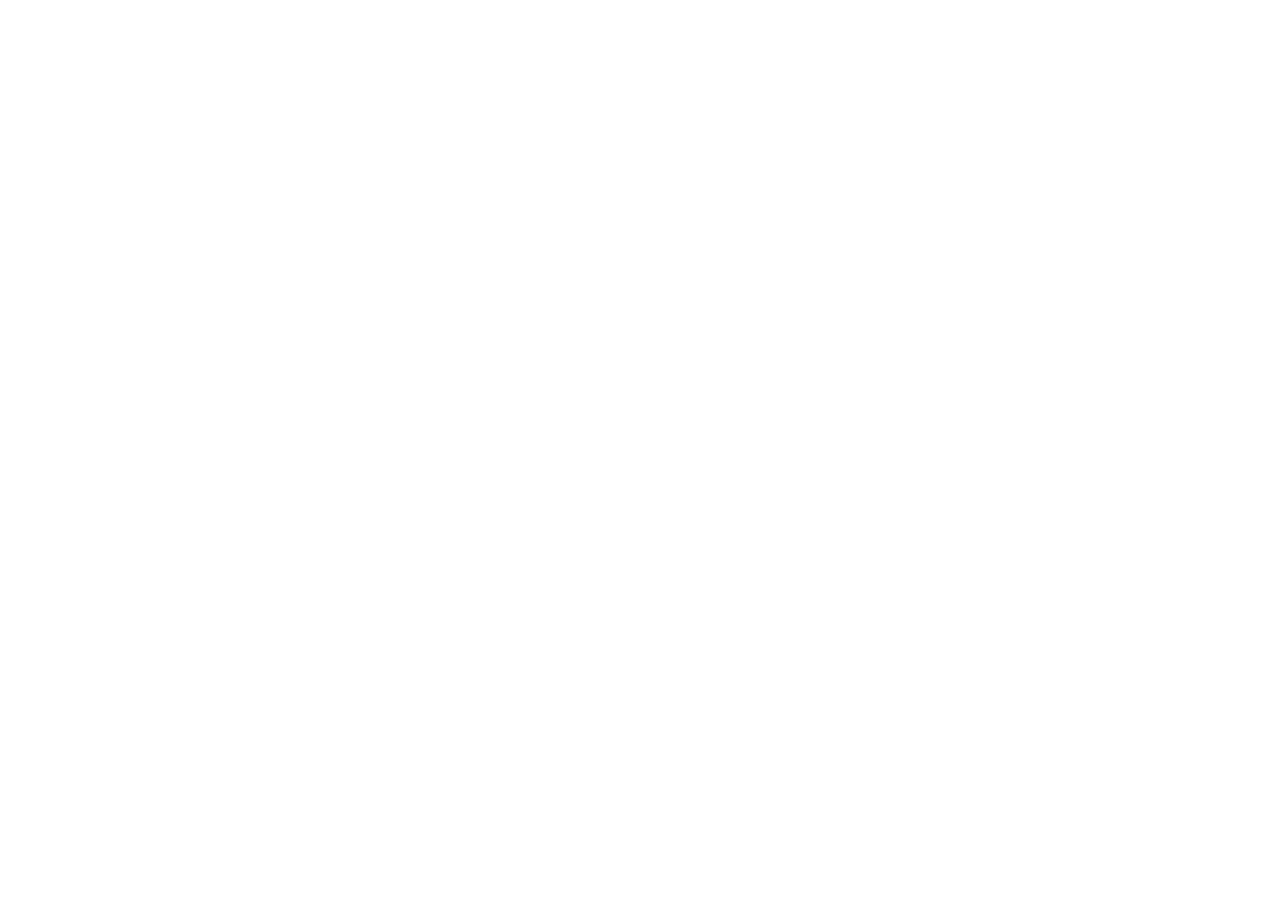
==== commit c90459cb: "Versão 3: explosão dourada, oceano de café, filme do balcão e sistema real - Abertura: grãos de ouro" ====
--- a/index.html
+++ b/index.html
@@ -1,665 +1,13 @@
 <!doctype html>
-<html lang="pt-BR" class="no-js" data-theme="dark">
+<html lang="pt-BR">
 <head>
 <meta charset="utf-8">
-<meta name="viewport" content="width=device-width, initial-scale=1, viewport-fit=cover">
-<title>Caffè D’oro · Cafés extraordinários nos Jardins</title>
-<meta name="description" content="Cafeteria e torrefação nos Jardins, em São Paulo. Reserve sua mesa no salão ou receba café torrado nesta semana em casa, no mesmo dia, em até 10&nbsp;km.">
-<meta name="theme-color" content="#130c08">
-<meta name="color-scheme" content="dark light">
-<meta property="og:type" content="website">
-<meta property="og:title" content="Caffè D’oro · Cafés extraordinários">
-<meta property="og:description" content="Uma experiência digital conceitual da SHINNARE: reserve sua mesa ou receba café fresco em casa, no mesmo dia.">
-<meta property="og:image" content="https://raiowhitex.github.io/caffe-doro/assets/img/og.jpg">
-<meta property="og:url" content="https://raiowhitex.github.io/caffe-doro/">
-<link rel="icon" href="data:image/svg+xml,%3Csvg xmlns='http://www.w3.org/2000/svg' viewBox='0 0 64 64'%3E%3Cdefs%3E%3ClinearGradient id='g' x1='0' y1='0' x2='1' y2='1'%3E%3Cstop offset='0' stop-color='%23f3cf7e'/%3E%3Cstop offset='1' stop-color='%23a8702a'/%3E%3C/linearGradient%3E%3C/defs%3E%3Crect width='64' height='64' rx='14' fill='%23130c08'/%3E%3Cpath d='M12 44C18 20 40 6 52 12' fill='none' stroke='url(%23g)' stroke-width='2.4' stroke-linecap='round'/%3E%3Cellipse cx='31' cy='34' rx='12' ry='17' transform='rotate(32 31 34)' fill='url(%23g)'/%3E%3Cpath d='M25 46c6-6 2-14 12-24' fill='none' stroke='%23130c08' stroke-width='2.6' stroke-linecap='round'/%3E%3C/svg%3E">
-<script>
-(function(){var d=document.documentElement;d.className=d.className.replace('no-js','js');var t='dark',l='pt',s=false;
-try{t=localStorage.getItem('cdo-theme')||'dark';l=localStorage.getItem('cdo-lang')||'pt';}catch(e){}
-try{s=sessionStorage.getItem('cdo-intro')==='1';}catch(e){}
-d.setAttribute('data-theme',t==='light'?'light':'dark');d.setAttribute('data-lang',l==='en'?'en':'pt');d.lang=l==='en'?'en':'pt-BR';
-if(!s)d.classList.add('intro-on');
-if(matchMedia('(pointer: coarse)').matches||(navigator.hardwareConcurrency||8)<=4)d.classList.add('lite');})();
-</script>
-<link rel="preconnect" href="https://fonts.googleapis.com">
-<link rel="preconnect" href="https://fonts.gstatic.com" crossorigin>
-<link rel="stylesheet" href="https://fonts.googleapis.com/css2?family=Jost:wght@300;400;500&family=Marcellus&family=Pinyon+Script&display=swap">
-<link rel="preload" as="image" href="assets/img/logo-s.webp">
-<link rel="stylesheet" href="assets/site.css">
+<title>Caffè D’oro mudou de endereço</title>
+<meta http-equiv="refresh" content="0; url=https://caffedoro-shinnare.vercel.app/">
+<link rel="canonical" href="https://caffedoro-shinnare.vercel.app/">
+<meta name="robots" content="noindex">
 </head>
 <body>
-<a class="skip" href="#main" data-i18n="skip">Pular para o conteúdo</a>
-<div class="progress" aria-hidden="true"><i id="progress"></i></div>
-
-<div class="env" aria-hidden="true">
-  <div class="glow"></div>
-  <div class="dust"><i></i><i></i><i></i><i></i><i></i><i></i><i></i><i></i><i></i><i></i></div>
-  <div class="grain"></div>
-</div>
-
-<svg width="0" height="0" style="position:absolute" aria-hidden="true">
-  <symbol id="i-bag" viewBox="0 0 24 24"><path d="M5 8h14l-1 12H6L5 8Z" fill="none" stroke="currentColor" stroke-width="1.4" stroke-linejoin="round"/><path d="M9 8V6.5a3 3 0 0 1 6 0V8" fill="none" stroke="currentColor" stroke-width="1.4"/></symbol>
-  <symbol id="i-close" viewBox="0 0 24 24"><path d="M6 6l12 12M18 6 6 18" stroke="currentColor" stroke-width="1.5" stroke-linecap="round"/></symbol>
-  <symbol id="i-arrow" viewBox="0 0 24 24"><path d="M4 12h15m-5-5 5 5-5 5" fill="none" stroke="currentColor" stroke-width="1.5" stroke-linecap="round" stroke-linejoin="round"/></symbol>
-  <symbol id="i-plus" viewBox="0 0 24 24"><path d="M12 6v12M6 12h12" stroke="currentColor" stroke-width="1.6" stroke-linecap="round"/></symbol>
-  <symbol id="i-minus" viewBox="0 0 24 24"><path d="M6 12h12" stroke="currentColor" stroke-width="1.6" stroke-linecap="round"/></symbol>
-  <symbol id="i-sun" viewBox="0 0 24 24"><circle cx="12" cy="12" r="4.2" fill="none" stroke="currentColor" stroke-width="1.4"/><path d="M12 2.5v2.2M12 19.3v2.2M2.5 12h2.2M19.3 12h2.2M5.3 5.3l1.6 1.6M17.1 17.1l1.6 1.6M5.3 18.7l1.6-1.6M17.1 6.9l1.6-1.6" stroke="currentColor" stroke-width="1.4" stroke-linecap="round"/></symbol>
-  <symbol id="i-moon" viewBox="0 0 24 24"><path d="M19.5 14.6A7.8 7.8 0 0 1 9.4 4.5a7.8 7.8 0 1 0 10.1 10.1Z" fill="none" stroke="currentColor" stroke-width="1.4" stroke-linejoin="round"/></symbol>
-  <symbol id="i-trash" viewBox="0 0 24 24"><path d="M5 7h14M10 7V5h4v2M7 7l1 12h8l1-12" fill="none" stroke="currentColor" stroke-width="1.4" stroke-linecap="round" stroke-linejoin="round"/></symbol>
-  <symbol id="i-check" viewBox="0 0 24 24"><path d="M5 12.5l4.5 4.5L19 7.5" fill="none" stroke="currentColor" stroke-width="1.8" stroke-linecap="round" stroke-linejoin="round"/></symbol>
-  <symbol id="i-star" viewBox="0 0 24 24"><path d="M12 3.5l2.6 5.4 5.9.8-4.3 4.1 1 5.9L12 16.9l-5.2 2.8 1-5.9-4.3-4.1 5.9-.8Z" fill="currentColor"/></symbol>
-</svg>
-
-<div class="cursor" aria-hidden="true"><i class="c-ring"><b class="c-label"></b></i><i class="c-dot"></i></div>
-
-<!-- Project presentation: shown once per visit -->
-<div class="intro" id="intro" role="dialog" aria-modal="true" aria-labelledby="introTitle" aria-describedby="introText">
-  <div class="intro-bg" aria-hidden="true">
-    <img src="assets/img/intro-wood.webp" alt="" class="ib-wood" width="1200" height="693">
-    <img src="assets/img/ramo-blur.webp" alt="" class="ib-leaf l1" width="900" height="300">
-    <img src="assets/img/ramo-blur.webp" alt="" class="ib-leaf l2" width="900" height="300">
-  </div>
-  <div class="lang-switch intro-lang" role="group" aria-label="Idioma" data-i18n-attr="aria-label:lang.label">
-    <button type="button" data-lang="pt" aria-pressed="true">PT</button><button type="button" data-lang="en" aria-pressed="false">EN</button>
-  </div>
-  <div class="intro-in">
-    <div class="intro-bar">
-      <p class="intro-kick" data-i18n="intro.kicker">Apresentação do projeto</p>
-    </div>
-    <div class="intro-logos">
-      <img class="il-cdo" src="assets/img/logo-s.webp" alt="Caffè D’oro" width="640" height="417">
-      <span class="il-line" aria-hidden="true"></span>
-      <img class="il-sh" src="assets/img/shinnare.webp" alt="SHINNARE" width="520" height="459">
-    </div>
-    <h2 class="intro-title" id="introTitle" data-i18n="intro.title">Você está entrando em uma experiência digital conceitual.</h2>
-    <p class="intro-text" id="introText" data-i18n="intro.text">A Caffè D’oro é uma marca fictícia criada para demonstrar um projeto de cafeteria premium. Este site está sendo desenvolvido pela SHINNARE como peça de portfólio.</p>
-    <button class="btn gold" type="button" id="introEnter" data-i18n="intro.enter">Entrar na experiência</button>
-    <div class="intro-load" aria-hidden="true"><span class="il-track"><i id="introBar"></i></span><span id="introPct">0%</span></div>
-  </div>
-</div>
-
-<header class="nav" id="nav">
-  <div class="nav-in">
-    <a class="brand" href="#topo" aria-label="Caffè D’oro, voltar ao início" data-i18n-attr="aria-label:nav.home">
-      <img src="assets/img/grao-ouro.webp" alt="" width="34" height="31">
-      <span>Caffè D’oro</span>
-    </a>
-    <nav class="links" aria-label="Principal" data-i18n-attr="aria-label:nav.main">
-      <a href="#cafes" data-i18n="nav.cafes">Cafés</a>
-      <a href="#ritual" data-i18n="nav.ritual">Ritual</a>
-      <a href="#salao" data-i18n="nav.salao">Salão</a>
-      <a href="#entrega" data-i18n="nav.entrega">Entrega</a>
-      <a href="#clube" data-i18n="nav.clube">Clube</a>
-    </nav>
-    <div class="nav-act">
-      <div class="lang-switch d-only" role="group" aria-label="Idioma" data-i18n-attr="aria-label:lang.label">
-        <button type="button" data-lang="pt" aria-pressed="true">PT</button><button type="button" data-lang="en" aria-pressed="false">EN</button>
-      </div>
-      <button class="icon-btn theme-btn d-only" type="button" data-theme-toggle aria-label="Mudar para o tema claro">
-        <svg class="ic-sun" width="20" height="20"><use href="#i-sun"/></svg><svg class="ic-moon" width="20" height="20"><use href="#i-moon"/></svg>
-      </button>
-      <button class="icon-btn bag-btn" type="button" id="bagBtn" aria-label="Abrir sacola, 0 itens">
-        <svg width="21" height="21"><use href="#i-bag"/></svg>
-        <span class="bag-count" id="bagCount" aria-hidden="true">0</span>
-      </button>
-      <a class="btn gold small d-only" href="#reservar" data-i18n="nav.reserve">Reservar mesa</a>
-      <button class="menu-btn" type="button" id="menuBtn" aria-expanded="false" aria-controls="mMenu" aria-label="Abrir menu"><span></span><span></span></button>
-    </div>
-  </div>
-  <div class="m-menu" id="mMenu" hidden>
-    <a href="#cafes" data-i18n="nav.cafes">Cafés</a>
-    <a href="#ritual" data-i18n="nav.ritual">Ritual</a>
-    <a href="#salao" data-i18n="nav.salao">Salão</a>
-    <a href="#reservar" data-i18n="nav.reserve">Reservar mesa</a>
-    <a href="#entrega" data-i18n="nav.entrega">Entrega</a>
-    <a href="#clube" data-i18n="nav.clube">Clube</a>
-    <div class="m-tools">
-      <div class="lang-switch" role="group" aria-label="Idioma" data-i18n-attr="aria-label:lang.label">
-        <button type="button" data-lang="pt" aria-pressed="true">PT</button><button type="button" data-lang="en" aria-pressed="false">EN</button>
-      </div>
-      <button class="icon-btn theme-btn" type="button" data-theme-toggle aria-label="Mudar para o tema claro">
-        <svg class="ic-sun" width="20" height="20"><use href="#i-sun"/></svg><svg class="ic-moon" width="20" height="20"><use href="#i-moon"/></svg>
-      </button>
-    </div>
-  </div>
-</header>
-
-<!-- HERO: layered scenes scrubbed by scroll. The default CSS state is the static hero. -->
-<section class="hero" id="topo" aria-label="Abertura" data-i18n-attr="aria-label:hero.label">
-  <h1 class="sr" data-i18n="hero.h1">Caffè D’oro, cafeteria e cafés especiais nos Jardins, São Paulo</h1>
-  <div class="stage" id="stage">
-    <div class="scene sD" id="sD" aria-hidden="true">
-      <div class="cover land">
-        <img srcset="assets/img/servido-m.webp 960w, assets/img/servido.webp 1672w" sizes="100vw" src="assets/img/servido.webp" alt="" width="1672" height="941" decoding="async">
-        <span class="steam" style="--x:70%;--y:40%"><i></i><i></i><i></i></span>
-      </div>
-      <div class="cover port">
-        <img src="assets/img/servido-retrato.webp" alt="" width="820" height="1457" loading="lazy" decoding="async">
-        <span class="steam" style="--x:49%;--y:42%"><i></i><i></i><i></i></span>
-      </div>
-    </div>
-
-    <div class="scene sA" id="sA" aria-hidden="true">
-      <div class="logo-wrap" id="logoWrap">
-        <img class="logo" srcset="assets/img/logo-s.webp 640w, assets/img/logo.webp 1100w" sizes="(max-aspect-ratio: 4/5) 88vw, 52vw" src="assets/img/logo-s.webp" alt="" width="1100" height="717" fetchpriority="high">
-        <svg class="ring" viewBox="0 0 400 300" preserveAspectRatio="none"><ellipse cx="200" cy="150" rx="192" ry="142" pathLength="1"/></svg>
-      </div>
-      <div class="hbeans" id="hBeans">
-        <i class="hb near" data-x="-40" data-y="-30" data-z="1.6" data-r="-28"><img src="assets/img/bean-2b.webp" alt="" width="176" height="248"></i>
-        <i class="hb" data-x="36" data-y="-24" data-z="1" data-r="32"><img src="assets/img/bean-1.webp" alt="" width="128" height="200"></i>
-        <i class="hb far" data-x="-26" data-y="22" data-z=".6" data-r="12"><img src="assets/img/bean-3.webp" alt="" width="128" height="200"></i>
-        <i class="hb near" data-x="42" data-y="30" data-z="1.8" data-r="50"><img src="assets/img/bean-4b.webp" alt="" width="176" height="248"></i>
-        <i class="hb far x-lite" data-x="18" data-y="-36" data-z=".5" data-r="-60"><img src="assets/img/bean-5.webp" alt="" width="128" height="200"></i>
-        <i class="hb x-lite" data-x="-44" data-y="6" data-z="1.1" data-r="80"><img src="assets/img/bean-6.webp" alt="" width="128" height="200"></i>
-        <i class="hb far x-lite" data-x="30" data-y="6" data-z=".7" data-r="-10"><img src="assets/img/bean-3.webp" alt="" width="128" height="200"></i>
-      </div>
-    </div>
-
-    <div class="scene sB" id="sB" aria-hidden="true">
-      <img class="ramo r1" data-srcset="assets/img/ramo-a-s.webp 860w, assets/img/ramo-a.webp 1500w" sizes="(max-aspect-ratio: 4/5) 120vw, 62vw" data-src="assets/img/ramo-a.webp" alt="" width="1500" height="560">
-      <img class="ramo r2" data-srcset="assets/img/ramo-b-s.webp 860w, assets/img/ramo-b.webp 1500w" sizes="(max-aspect-ratio: 4/5) 120vw, 58vw" data-src="assets/img/ramo-b.webp" alt="" width="1500" height="560">
-      <img class="ramo r3" data-src="assets/img/ramo-blur.webp" alt="" width="900" height="300">
-    </div>
-
-    <div class="scene sC" id="sC" aria-hidden="true">
-      <div class="bags" id="bags">
-        <img class="bag" data-i="-4" data-srcset="assets/img/hero-robusta-s.webp 300w, assets/img/hero-robusta.webp 460w" sizes="(max-aspect-ratio: 4/5) 42vw, 17vw" data-src="assets/img/hero-robusta.webp" alt="" width="460" height="580">
-        <img class="bag" data-i="-3" data-srcset="assets/img/hero-caturra-s.webp 300w, assets/img/hero-caturra.webp 460w" sizes="(max-aspect-ratio: 4/5) 42vw, 17vw" data-src="assets/img/hero-caturra.webp" alt="" width="460" height="580">
-        <img class="bag" data-i="-2" data-srcset="assets/img/hero-excelsa-s.webp 300w, assets/img/hero-excelsa.webp 460w" sizes="(max-aspect-ratio: 4/5) 42vw, 17vw" data-src="assets/img/hero-excelsa.webp" alt="" width="460" height="580">
-        <img class="bag" data-i="-1" data-srcset="assets/img/hero-arabica-s.webp 300w, assets/img/hero-arabica.webp 460w" sizes="(max-aspect-ratio: 4/5) 42vw, 17vw" data-src="assets/img/hero-arabica.webp" alt="" width="460" height="580">
-        <img class="bag" data-i="0" data-srcset="assets/img/hero-geisha-s.webp 300w, assets/img/hero-geisha.webp 460w" sizes="(max-aspect-ratio: 4/5) 42vw, 17vw" data-src="assets/img/hero-geisha.webp" alt="" width="460" height="580">
-        <img class="bag" data-i="1" data-srcset="assets/img/hero-bourbon-s.webp 300w, assets/img/hero-bourbon.webp 460w" sizes="(max-aspect-ratio: 4/5) 42vw, 17vw" data-src="assets/img/hero-bourbon.webp" alt="" width="460" height="580">
-        <img class="bag" data-i="2" data-srcset="assets/img/hero-liberica-s.webp 300w, assets/img/hero-liberica.webp 460w" sizes="(max-aspect-ratio: 4/5) 42vw, 17vw" data-src="assets/img/hero-liberica.webp" alt="" width="460" height="580">
-        <img class="bag" data-i="3" data-srcset="assets/img/hero-maragogipe-s.webp 300w, assets/img/hero-maragogipe.webp 460w" sizes="(max-aspect-ratio: 4/5) 42vw, 17vw" data-src="assets/img/hero-maragogipe.webp" alt="" width="460" height="580">
-        <img class="bag" data-i="4" data-srcset="assets/img/hero-typica-s.webp 300w, assets/img/hero-typica.webp 460w" sizes="(max-aspect-ratio: 4/5) 42vw, 17vw" data-src="assets/img/hero-typica.webp" alt="" width="460" height="580">
-      </div>
-    </div>
-
-    <div class="scrim" aria-hidden="true"></div>
-
-    <div class="band b1" data-a="0" data-b="0.17">
-      <p class="kick" data-i18n="hero.kick">Cafés extraordinários · Jardins, São Paulo</p>
-      <p class="script split" data-fx="depth" data-i18n="hero.script">Café é tempo, em forma de experiência.</p>
-    </div>
-    <div class="band b2" data-a="0.21" data-b="0.41">
-      <h2 class="hl split" data-fx="part" data-i18n="hero.b2h">Tudo começa / no pé.</h2>
-      <p class="sub" data-i18n="hero.b2p">Nove origens, colhidas no ponto certo e torradas aqui, em pequenos lotes.</p>
-    </div>
-    <div class="band b3" data-a="0.53" data-b="0.76">
-      <h2 class="hl split" data-fx="drift" data-i18n="hero.b3h">Torrado há dias. / Não há meses.</h2>
-      <p class="sub" data-i18n="hero.b3p">A data da torra vem impressa em cada pacote. Passou de 20 dias, não sai da nossa loja.</p>
-    </div>
-    <div class="band b4 settle" data-a="0.85" data-b="1">
-      <div class="settle-top">
-        <img class="settle-mark" src="assets/img/grao-ouro.webp" alt="" width="72" height="66">
-        <h2 class="hl split" data-fx="rise" data-i18n="hero.b4h">Sua mesa está pronta.</h2>
-        <p class="sub" data-i18n="hero.b4p">Reserve um horário no salão ou receba café fresco em casa, no mesmo dia, em até 10&nbsp;km dos Jardins.</p>
-      </div>
-      <div class="cta-row">
-        <a class="btn gold magnetic" href="#reservar" data-i18n="hero.cta1">Reservar mesa</a>
-        <a class="btn ghost magnetic" href="#cafes" data-i18n="hero.cta2">Comprar café</a>
-      </div>
-    </div>
-    <div class="cue" id="cue" aria-hidden="true"><span data-i18n="hero.cue">Role devagar</span><i></i></div>
-  </div>
-</section>
-
-<main id="main" tabindex="-1">
-  <svg class="thread" id="thread" aria-hidden="true"><path id="threadPath"/><circle id="spark" r="3.5"/></svg>
-
-  <div class="marquee" aria-hidden="true">
-    <div class="mq-row" data-dir="-1"><div class="mq-track">
-      <span data-i18n="mq.1">Cafés extraordinários</span><b>✦</b><span class="o" data-i18n="mq.2">Torra da semana</span><b>✦</b><span data-i18n="mq.3">Jardins · São Paulo</span><b>✦</b><span class="o" data-i18n="mq.4">Do grão à xícara</span><b>✦</b>
-    </div></div>
-    <div class="mq-row" data-dir="1"><div class="mq-track">
-      <span class="o" data-i18n="mq.3">Jardins · São Paulo</span><b>✦</b><span data-i18n="mq.4">Do grão à xícara</span><b>✦</b><span class="o" data-i18n="mq.1">Cafés extraordinários</span><b>✦</b><span data-i18n="mq.2">Torra da semana</span><b>✦</b>
-    </div></div>
-  </div>
-
-  <!-- 1. Manifesto -->
-  <section class="sec manifesto" id="manifesto">
-    <div class="wrap">
-      <p class="kicker reveal"><span class="k-num">01</span><span data-i18n="man.kick">Manifesto</span></p>
-      <p class="man-text" id="manText" data-i18n="man.text">Café é tempo. O tempo certo de colher, de torrar e de servir. Por isso torramos pouco, torramos sempre e entregamos perto.</p>
-      <ol class="stats">
-        <li class="stat reveal">
-          <svg class="draw" viewBox="0 0 48 48" aria-hidden="true"><circle cx="24" cy="24" r="19" pathLength="1"/><path d="M24 13v11l7 5" pathLength="1"/></svg>
-          <p class="num"><span class="count" data-to="20">20</span><small data-i18n="st.1n">dias</small></p>
-          <h3 data-i18n="st.1h">Da torra à xícara</h3>
-          <p data-i18n="st.1p">Nenhum pacote sai daqui com mais de 20 dias de torra. A data vem impressa.</p>
-        </li>
-        <li class="stat reveal">
-          <svg class="draw" viewBox="0 0 48 48" aria-hidden="true"><path d="M24 43s-13-12.5-13-23a13 13 0 0 1 26 0c0 10.5-13 23-13 23Z" pathLength="1"/><circle cx="24" cy="20" r="4.5" pathLength="1"/></svg>
-          <p class="num"><span class="count" data-to="10">10</span><small data-i18n="st.2n">km</small></p>
-          <h3 data-i18n="st.2h">Entrega no mesmo dia</h3>
-          <p data-i18n="st.2p">Pediu até as 16h, recebe hoje. Atendemos até 10&nbsp;km dos Jardins.</p>
-        </li>
-        <li class="stat reveal">
-          <svg class="draw" viewBox="0 0 48 48" aria-hidden="true"><path d="M8 20h32M13 20v18M35 20v18M8 20l4-8h24l4 8" pathLength="1"/></svg>
-          <p class="num"><span class="count" data-to="20">20</span><small data-i18n="st.3n">mesas</small></p>
-          <h3 data-i18n="st.3h">Hora marcada, sem fila</h3>
-          <p data-i18n="st.3p">Reserve pelo site. Ninguém apressa a sua conta.</p>
-        </li>
-      </ol>
-    </div>
-  </section>
-
-  <!-- 2. The ritual: hold to pour -->
-  <section class="sec ritual" id="ritual">
-    <div class="wrap rit-grid">
-      <header class="rit-head reveal">
-        <p class="kicker"><span class="k-num">02</span><span data-i18n="rit.kick">O ritual</span></p>
-        <h2 class="display rv" data-i18n="rit.h">Tirado na hora,<br>servido devagar.</h2>
-        <p class="lede" data-i18n="rit.p">Segure o botão e sirva você mesmo. Um espresso da casa leva 28 segundos e 60 ml de paciência.</p>
-      </header>
-      <div class="rit-stage" id="ritStage">
-        <p class="corner tl" aria-hidden="true"><span data-i18n="rit.c1">Moído na hora</span><span data-i18n="rit.c2">Água a 92 °C</span><span data-i18n="rit.c3">28 segundos</span></p>
-        <p class="corner tr" aria-hidden="true"><span data-i18n="rit.c4">Do grão</span><span data-i18n="rit.c5">à sua</span><span data-i18n="rit.c6">xícara</span></p>
-        <div class="fbeans" aria-hidden="true">
-          <i style="--x:8%;--y:22%;--s:.9;--r:-30deg;--d:-2s" class="fb near"><img src="assets/img/bean-2b.webp" alt="" loading="lazy" width="176" height="248"></i>
-          <i style="--x:84%;--y:30%;--s:.55;--r:40deg;--d:-5s" class="fb"><img src="assets/img/bean-1.webp" alt="" loading="lazy" width="128" height="200"></i>
-          <i style="--x:14%;--y:70%;--s:.45;--r:70deg;--d:-1s" class="fb"><img src="assets/img/bean-5.webp" alt="" loading="lazy" width="128" height="200"></i>
-          <i style="--x:88%;--y:72%;--s:.8;--r:-60deg;--d:-7s" class="fb near"><img src="assets/img/bean-4b.webp" alt="" loading="lazy" width="176" height="248"></i>
-          <i style="--x:74%;--y:10%;--s:.35;--r:10deg;--d:-3s" class="fb far x-lite"><img src="assets/img/bean-3.webp" alt="" loading="lazy" width="128" height="200"></i>
-        </div>
-        <div class="rit-cup" id="ritCup">
-          <img src="assets/img/xicara-ritual.webp" alt="" width="900" height="900" loading="lazy" decoding="async">
-          <span class="steam" style="--x:50%;--y:24%"><i></i><i></i><i></i></span>
-        </div>
-        <canvas id="ritCanvas" aria-hidden="true"></canvas>
-        <div class="rit-ctrl">
-          <button class="hold" id="ritHold" type="button">
-            <svg viewBox="0 0 100 100" aria-hidden="true"><circle class="h-bg" cx="50" cy="50" r="46"/><circle class="h-fg" id="holdRing" cx="50" cy="50" r="46" pathLength="1"/></svg>
-            <span class="h-label" id="holdLabel" data-i18n="rit.hold">Segure para servir</span>
-          </button>
-          <p class="rit-ml" id="ritMl">0 de 60 ml</p>
-          <div class="rit-done" id="ritDone" hidden>
-            <p class="rit-done-t" data-i18n="rit.done">Pronto. Agora é com você.</p>
-            <div class="cta-row">
-              <a class="btn gold magnetic" href="#reservar" data-i18n="rit.reserve">Tomar no salão</a>
-              <button class="btn ghost magnetic" type="button" id="ritAgain" data-i18n="rit.again">Servir outra</button>
-            </div>
-          </div>
-        </div>
-      </div>
-    </div>
-  </section>
-
-  <!-- 3. Shop -->
-  <section class="sec loja" id="cafes">
-    <div class="wrap">
-      <header class="sec-head split-head reveal">
-        <div>
-          <p class="kicker"><span class="k-num">03</span><span data-i18n="shop.kick">A loja</span></p>
-          <h2 class="display rv" data-i18n="shop.h">Nove origens.<br>Escolha a sua.</h2>
-        </div>
-        <p class="lede" data-i18n="shop.lede">Em grãos para moer na hora, moído para o coador ou em cápsulas para a correria. Todos torrados nesta semana.</p>
-      </header>
-      <div class="chips reveal" role="tablist" aria-label="Categorias" data-i18n-attr="aria-label:cat.label" id="chips"></div>
-      <div class="grid" id="grid" role="tabpanel" aria-live="polite"></div>
-    </div>
-  </section>
-
-  <!-- 4. Club -->
-  <section class="sec clube" id="clube">
-    <div class="wrap club-grid">
-      <div class="club-card-wrap reveal">
-        <div class="club-card" id="clubCard">
-          <span class="cc-sheen" aria-hidden="true"></span>
-          <img class="cc-mark" src="assets/img/grao-ouro.webp" alt="" width="64" height="58" loading="lazy">
-          <p class="cc-brand">CLUBE D’ORO</p>
-          <p class="cc-num" aria-hidden="true">0001 · 2026 · 0917</p>
-          <p class="cc-name" id="ccName" data-i18n="club.cardName">Seu nome aqui</p>
-          <p class="cc-since" data-i18n="club.card">Membro desde 2026</p>
-        </div>
-      </div>
-      <div class="club-info reveal">
-        <p class="kicker"><span class="k-num">04</span><span data-i18n="club.kick">Clube D’oro</span></p>
-        <h2 class="display rv" data-i18n="club.h">Quem volta sempre,<br>ganha mais.</h2>
-        <p class="lede" data-i18n="club.p">Um cartão, três vantagens. Entre de graça e use no salão ou na loja.</p>
-        <ul class="perks">
-          <li><b data-i18n="club.p1n">10%</b><span data-i18n="club.p1">no primeiro pedido, com o cupom BEMVINDO</span></li>
-          <li><b data-i18n="club.p2n">1 grátis</b><span data-i18n="club.p2">a cada 10 cafés tomados no salão</span></li>
-          <li><b data-i18n="club.p3n">R$ 0</b><span data-i18n="club.p3">de frete para quem assina</span></li>
-        </ul>
-        <form class="club-form" id="clubForm" novalidate>
-          <label class="sr" for="clubEmail" data-i18n="club.email">Seu e-mail</label>
-          <input id="clubEmail" type="email" autocomplete="email" placeholder="Seu e-mail" data-i18n-attr="placeholder:club.email">
-          <button class="btn gold magnetic" type="submit" data-i18n="club.join">Entrar para o clube</button>
-        </form>
-        <p class="f-msg" id="clubMsg" aria-live="polite"></p>
-      </div>
-    </div>
-  </section>
-
-  <!-- 5. The house -->
-  <section class="sec salao" id="salao">
-    <div class="salao-grid">
-      <figure class="salao-img reveal">
-        <img srcset="assets/img/salao-s.webp 800w, assets/img/salao.webp 1448w" sizes="(max-width: 980px) 92vw, 56vw" src="assets/img/salao.webp" alt="Vista de cima do salão da Caffè D’oro, com vinte mesas, poltronas de couro, plantas e o balcão de mármore ao fundo." data-i18n-attr="alt:sal.alt" width="1448" height="1086" loading="lazy" decoding="async">
-      </figure>
-      <div class="salao-text reveal">
-        <p class="kicker"><span class="k-num">05</span><span data-i18n="sal.kick">O salão</span></p>
-        <h2 class="display rv" data-i18n="sal.h">Um lugar feito<br>para ficar.</h2>
-        <p class="lede" data-i18n="sal.p">Vinte mesas, luz baixa, poltronas de couro e um balcão de mármore onde o café é tirado na sua frente. Venha para uma conversa longa, uma reunião tranquila ou só para ler em paz.</p>
-        <div class="menu-card">
-          <p class="menu-title" data-i18n="sal.menu">No balcão</p>
-          <ul>
-            <li><span>Espresso</span><i></i><b>R$ 7</b></li>
-            <li><span>Macchiato</span><i></i><b>R$ 8</b></li>
-            <li><span>Cappuccino</span><i></i><b>R$ 10</b></li>
-            <li><span>Latte</span><i></i><b>R$ 14</b></li>
-          </ul>
-          <p class="menu-foot" data-i18n="sal.foot">Doces da casa, feitos todos os dias.</p>
-        </div>
-        <p class="hours" data-i18n="sal.hours">Seg a sáb, 8h às 22h · Dom, 9h às 20h</p>
-      </div>
-    </div>
-  </section>
-
-  <!-- 6. Reservation on the real floor plan -->
-  <section class="sec reserva" id="reservar">
-    <div class="wrap">
-      <header class="sec-head split-head reveal">
-        <div>
-          <p class="kicker"><span class="k-num">06</span><span data-i18n="res.kick">Reservas</span></p>
-          <h2 class="display rv" data-i18n="res.h">Escolha a sua mesa.</h2>
-        </div>
-        <p class="lede" data-i18n="res.lede">Toque em uma mesa na planta do salão. As douradas estão livres para o dia e o horário que você escolher.</p>
-      </header>
-      <div class="res-grid">
-        <div class="plan reveal">
-          <div class="plan-box" id="planBox">
-            <img src="assets/img/planta.webp" alt="Planta do salão vista de cima, com as mesas numeradas de 1 a 20." data-i18n-attr="alt:res.alt" width="1165" height="870" loading="lazy" decoding="async">
-            <svg class="plan-svg" id="planSvg" viewBox="0 0 1165 870" aria-hidden="true"></svg>
-            <div class="plan-hit" id="planHit"></div>
-          </div>
-          <ul class="legend" aria-label="Legenda" data-i18n-attr="aria-label:res.legend">
-            <li><i class="lg free"></i><span data-i18n="res.free">Livre</span></li>
-            <li><i class="lg busy"></i><span data-i18n="res.busy">Reservada</span></li>
-            <li><i class="lg sel"></i><span data-i18n="res.sel">Sua escolha</span></li>
-          </ul>
-          <p class="plan-chip" id="planChip" aria-live="polite">Nenhuma mesa escolhida ainda.</p>
-        </div>
-        <div class="res-panel reveal" id="resPanel">
-          <form class="res-form" id="resForm" novalidate>
-            <p class="panel-title" data-i18n="res.title">Sua reserva</p>
-            <div class="f-row">
-              <label class="field"><span data-i18n="res.date">Data</span><input type="date" id="rDate" required></label>
-              <label class="field"><span data-i18n="res.time">Horário</span><select id="rTime" required></select></label>
-            </div>
-            <label class="field"><span data-i18n="res.people">Pessoas</span><select id="rPeople"></select></label>
-            <label class="field m-only"><span data-i18n="res.list">Ou escolha pela lista</span><select id="rTableList"></select></label>
-            <label class="field"><span data-i18n="res.name">Seu nome</span><input type="text" id="rName" autocomplete="name" placeholder="Como devemos chamar você" data-i18n-attr="placeholder:res.namePh" required></label>
-            <label class="field"><span data-i18n="res.phone">WhatsApp</span><input type="tel" id="rPhone" autocomplete="tel" inputmode="tel" placeholder="(11) 90000-0000" required></label>
-            <p class="f-msg" id="rMsg" aria-live="polite"></p>
-            <button class="btn gold wide" type="submit" id="rSubmit">Reservar mesa</button>
-            <p class="f-note" data-i18n="res.hold">Guardamos a mesa por 15 minutos depois do horário.</p>
-          </form>
-          <div class="res-done" id="resDone" hidden tabindex="-1">
-            <svg class="done-ring" viewBox="0 0 80 80" aria-hidden="true"><circle cx="40" cy="40" r="34" pathLength="1"/><path d="M27 41l9 9 17-19" pathLength="1"/></svg>
-            <p class="panel-title" id="doneTitle"></p>
-            <p class="done-sum" id="doneSum"></p>
-            <p class="f-note" data-i18n="res.doneNote">Isto é uma demonstração. Em um site real, a confirmação chegaria no seu WhatsApp.</p>
-            <button class="btn ghost wide" type="button" id="resAgain" data-i18n="res.again">Fazer outra reserva</button>
-          </div>
-        </div>
-      </div>
-    </div>
-  </section>
-
-  <!-- 7. Delivery -->
-  <section class="sec entrega" id="entrega">
-    <div class="wrap ent-grid">
-      <div class="radius reveal" aria-hidden="true">
-        <svg viewBox="0 0 520 520" class="radius-svg" id="radiusSvg">
-          <circle class="rg r4" cx="260" cy="260" r="236" pathLength="1"/>
-          <circle class="rg r3" cx="260" cy="260" r="177" pathLength="1"/>
-          <circle class="rg r2" cx="260" cy="260" r="118" pathLength="1"/>
-          <circle class="rg r1" cx="260" cy="260" r="59" pathLength="1"/>
-          <path class="sweep" d="M260 260 L260 24 A236 236 0 0 1 427 93 Z"/>
-          <g class="places">
-            <text x="182" y="170">Pinheiros</text><text x="92" y="118">Vila Madalena</text><text x="318" y="198">Paulista</text>
-            <text x="352" y="328">Paraíso</text><text x="296" y="410">Moema</text><text x="142" y="344">Itaim Bibi</text>
-            <text x="376" y="120">Consolação</text><text x="190" y="470">Brooklin</text><text x="412" y="440">Vila Mariana</text><text x="60" y="262">Butantã</text>
-          </g>
-          <circle class="home-pulse" cx="260" cy="260" r="10"/>
-          <circle class="home" cx="260" cy="260" r="5"/>
-          <text class="home-label" x="274" y="252">Caffè D’oro</text>
-          <text class="km" x="260" y="16">10 km</text>
-          <g class="you" id="youPin" transform="translate(-100 -100)"><circle class="you-halo" r="16"/><circle class="you-dot" r="6"/><text class="you-label" x="12" y="-10" data-i18n="ent.you">Você</text></g>
-        </svg>
-      </div>
-      <div class="ent-text reveal">
-        <p class="kicker"><span class="k-num">07</span><span data-i18n="ent.kick">Entrega</span></p>
-        <h2 class="display rv" data-i18n="ent.h">Chega fresco.<br>Chega hoje.</h2>
-        <p class="lede" data-i18n="ent.lede">Atendemos até 10&nbsp;km da nossa loja nos Jardins. Pedidos feitos até as 16h saem no mesmo dia, direto da torra para a sua porta.</p>
-        <ol class="steps">
-          <li><b>1</b><span data-i18n="ent.s1">Escolha seus cafés na loja.</span></li>
-          <li><b>2</b><span data-i18n="ent.s2">Feche o pedido até as 16h.</span></li>
-          <li><b>3</b><span data-i18n="ent.s3">Receba em casa no mesmo dia.</span></li>
-        </ol>
-        <form class="cep" id="cepForm" novalidate>
-          <label for="cepIn" data-i18n="ent.cep">Confira seu CEP</label>
-          <div class="cep-row">
-            <input id="cepIn" inputmode="numeric" autocomplete="postal-code" placeholder="00000-000" maxlength="9">
-            <button class="btn gold" type="submit" data-i18n="ent.check">Verificar</button>
-          </div>
-          <p class="cep-out" id="cepOut" aria-live="polite"></p>
-        </form>
-        <p class="f-note" data-i18n="ent.ship">Frete grátis acima de R$ 150. Abaixo disso, R$ 12.</p>
-      </div>
-    </div>
-  </section>
-
-  <!-- 8. Reviews -->
-  <section class="sec provas" id="provas">
-    <div class="wrap rev-head reveal">
-      <p class="kicker"><span class="k-num">08</span><span data-i18n="rev.kick">Quem já provou</span></p>
-      <div class="rev-nav">
-        <button class="icon-btn" type="button" id="revPrev" aria-label="Depoimento anterior" data-i18n-attr="aria-label:rev.prev"><svg width="20" height="20" style="transform:scaleX(-1)"><use href="#i-arrow"/></svg></button>
-        <button class="icon-btn" type="button" id="revNext" aria-label="Próximo depoimento" data-i18n-attr="aria-label:rev.next"><svg width="20" height="20"><use href="#i-arrow"/></svg></button>
-      </div>
-    </div>
-    <div class="rev-track" id="revTrack" tabindex="0">
-      <figure class="rev"><p class="stars" role="img" aria-label="5 de 5 estrelas" data-i18n-attr="aria-label:rev.stars"><svg><use href="#i-star"/></svg><svg><use href="#i-star"/></svg><svg><use href="#i-star"/></svg><svg><use href="#i-star"/></svg><svg><use href="#i-star"/></svg></p><blockquote data-i18n="rev.1">Chegou em casa com a data de torra de três dias antes. Nunca mais comprei café de mercado.</blockquote><figcaption>Marina A. · Pinheiros</figcaption></figure>
-      <figure class="rev"><p class="stars" role="img" aria-label="5 de 5 estrelas" data-i18n-attr="aria-label:rev.stars"><svg><use href="#i-star"/></svg><svg><use href="#i-star"/></svg><svg><use href="#i-star"/></svg><svg><use href="#i-star"/></svg><svg><use href="#i-star"/></svg></p><blockquote data-i18n="rev.2">Reservei a mesa 11 para um aniversário de dez pessoas. Ninguém veio apressar a conta.</blockquote><figcaption>Rafael T. · Jardins</figcaption></figure>
-      <figure class="rev"><p class="stars" role="img" aria-label="5 de 5 estrelas" data-i18n-attr="aria-label:rev.stars"><svg><use href="#i-star"/></svg><svg><use href="#i-star"/></svg><svg><use href="#i-star"/></svg><svg><use href="#i-star"/></svg><svg><use href="#i-star"/></svg></p><blockquote data-i18n="rev.3">O Geisha é outro mundo. Floral de verdade, sem precisar imaginar.</blockquote><figcaption>Beatriz L. · Vila Mariana</figcaption></figure>
-      <figure class="rev"><p class="stars" role="img" aria-label="5 de 5 estrelas" data-i18n-attr="aria-label:rev.stars"><svg><use href="#i-star"/></svg><svg><use href="#i-star"/></svg><svg><use href="#i-star"/></svg><svg><use href="#i-star"/></svg><svg><use href="#i-star"/></svg></p><blockquote data-i18n="rev.4">Pedi às 14h e às 18h o café estava na minha porta, ainda com cheiro de torra.</blockquote><figcaption>Carlos M. · Itaim Bibi</figcaption></figure>
-      <figure class="rev"><p class="stars" role="img" aria-label="5 de 5 estrelas" data-i18n-attr="aria-label:rev.stars"><svg><use href="#i-star"/></svg><svg><use href="#i-star"/></svg><svg><use href="#i-star"/></svg><svg><use href="#i-star"/></svg><svg><use href="#i-star"/></svg></p><blockquote data-i18n="rev.5">A xícara Folhagem virou a peça favorita da minha cozinha.</blockquote><figcaption>Luísa P. · Paraíso</figcaption></figure>
-    </div>
-  </section>
-
-  <!-- 9. FAQ -->
-  <section class="sec faq" id="duvidas">
-    <div class="wrap faq-grid">
-      <header class="reveal">
-        <p class="kicker"><span class="k-num">09</span><span data-i18n="faq.kick">Dúvidas</span></p>
-        <h2 class="display rv" data-i18n="faq.h">Antes de pedir.</h2>
-      </header>
-      <div class="faq-list reveal">
-        <details><summary data-i18n="faq.q1">Qual moagem devo escolher?</summary><div class="a"><p data-i18n="faq.a1">O moído da casa é médio-fino, ideal para coador de papel e cafeteira elétrica. Para espresso ou prensa francesa, leve em grãos e escolha a moagem na hora de comprar. Moemos no dia da entrega.</p></div></details>
-        <details><summary data-i18n="faq.q2">As cápsulas servem na minha máquina?</summary><div class="a"><p data-i18n="faq.a2">A caixa indica o sistema compatível. Se tiver dúvida, chame a gente no WhatsApp com o modelo da sua máquina antes de comprar.</p></div></details>
-        <details><summary data-i18n="faq.q3">Como sei que o café é fresco?</summary><div class="a"><p data-i18n="faq.a3">Torramos às segundas e quintas. A data da torra vem impressa em cada pacote, e nada sai daqui com mais de 20 dias.</p></div></details>
-        <details><summary data-i18n="faq.q4">Até onde vocês entregam?</summary><div class="a"><p data-i18n="faq.a4">Até 10 km da loja, nos Jardins. Coloque seu CEP na seção de entrega para conferir na hora.</p></div></details>
-        <details><summary data-i18n="faq.q5">Como funciona a assinatura?</summary><div class="a"><p data-i18n="faq.a5">Você recebe o mesmo café a cada 15 dias, com frete grátis sempre. Dá para pausar ou cancelar quando quiser, sem multa.</p></div></details>
-        <details><summary data-i18n="faq.q6">Preciso reservar para ir ao salão?</summary><div class="a"><p data-i18n="faq.a6">Não, mas quem reserva não espera. A mesa fica guardada por 15 minutos depois do horário marcado.</p></div></details>
-        <details><summary data-i18n="faq.q7">E se o pedido chegar com algum problema?</summary><div class="a"><p data-i18n="faq.a7">A gente troca no mesmo dia. Basta mandar uma foto pelo WhatsApp.</p></div></details>
-      </div>
-    </div>
-  </section>
-
-  <!-- 10. Final call -->
-  <section class="sec final" id="final">
-    <div class="fbeans" aria-hidden="true">
-      <i style="--x:6%;--y:18%;--s:1;--r:-20deg;--d:-3s" class="fb near"><img src="assets/img/bean-6.webp" alt="" loading="lazy" width="128" height="200"></i>
-      <i style="--x:90%;--y:26%;--s:.6;--r:50deg;--d:-6s" class="fb"><img src="assets/img/bean-2.webp" alt="" loading="lazy" width="128" height="200"></i>
-      <i style="--x:16%;--y:78%;--s:.5;--r:100deg;--d:-1s" class="fb x-lite"><img src="assets/img/bean-4.webp" alt="" loading="lazy" width="128" height="200"></i>
-      <i style="--x:82%;--y:74%;--s:1.1;--r:-70deg;--d:-4s" class="fb near"><img src="assets/img/bean-1b.webp" alt="" loading="lazy" width="176" height="248"></i>
-    </div>
-    <p class="corner tl" aria-hidden="true"><span data-i18n="fin.c1">Boa conversa</span><span data-i18n="fin.c2">Bom café</span><span data-i18n="fin.c3">Bom tempo</span></p>
-    <p class="corner tr" aria-hidden="true"><span>Jardins</span><span>São Paulo</span><span>2026</span></p>
-    <div class="wrap center reveal">
-      <img class="final-mark" src="assets/img/grao-ouro.webp" alt="" width="120" height="110" loading="lazy">
-      <p class="script" data-i18n="fin.script">Café é sempre uma boa ideia.</p>
-      <h2 class="display rv" data-i18n="fin.h">Sua mesa está esperando.</h2>
-      <div class="cta-row center">
-        <a class="btn gold magnetic" href="#reservar" data-i18n="hero.cta1">Reservar mesa</a>
-        <a class="btn ghost magnetic" href="#cafes" data-i18n="hero.cta2">Comprar café</a>
-      </div>
-    </div>
-  </section>
-</main>
-
-<footer class="foot">
-  <div class="wrap foot-grid">
-    <div class="foot-brand">
-      <img src="assets/img/grao-ouro.webp" alt="" width="48" height="44" loading="lazy">
-      <p class="foot-name">Caffè D’oro</p>
-      <p class="foot-tag" data-i18n="foot.tag">Cafés extraordinários</p>
-    </div>
-    <div>
-      <p class="foot-h" data-i18n="foot.address">Endereço</p>
-      <p>Alameda dos Cafezais, 180<br>Jardins, São Paulo</p>
-    </div>
-    <div>
-      <p class="foot-h" data-i18n="foot.hours">Horário</p>
-      <p><span data-i18n="foot.h1">Seg a sáb, 8h às 22h</span><br><span data-i18n="foot.h2">Dom, 9h às 20h</span></p>
-    </div>
-    <div>
-      <p class="foot-h" data-i18n="foot.nav">Navegue</p>
-      <p class="foot-links"><a href="#cafes" data-i18n="nav.cafes">Cafés</a><a href="#reservar" data-i18n="nav.reserve">Reservar mesa</a><a href="#entrega" data-i18n="nav.entrega">Entrega</a><a href="#duvidas" data-i18n="nav.faq">Dúvidas</a></p>
-    </div>
-  </div>
-  <div class="wrap credit">
-    <a class="credit-in" href="#topo" aria-label="SHINNARE">
-      <img src="assets/img/shinnare-mark.webp" alt="" width="84" height="72" loading="lazy">
-      <span><small data-i18n="foot.credit">Conceito, design e desenvolvimento</small><b>SHINNARE</b></span>
-    </a>
-  </div>
-  <div class="wrap foot-bottom">
-    <p data-i18n="foot.disc">Caffè D’oro é uma marca fictícia, criada pela SHINNARE como projeto de portfólio. Reservas e pedidos feitos aqui são demonstrações e não geram cobrança.</p>
-    <p data-i18n="foot.copy">© 2026 Caffè D’oro · Um projeto SHINNARE</p>
-  </div>
-</footer>
-
-<!-- Quick view -->
-<div class="veil" id="veil" hidden></div>
-<div class="qv" id="qv" role="dialog" aria-modal="true" aria-labelledby="qvName" hidden>
-  <div class="qv-panel">
-    <button class="icon-btn qv-x" type="button" id="qvClose" aria-label="Fechar detalhes" data-i18n-attr="aria-label:qv.close"><svg width="20" height="20"><use href="#i-close"/></svg></button>
-    <div class="qv-media">
-      <div class="halo" aria-hidden="true"></div>
-      <img id="qvImg" alt="" width="640" height="760">
-      <div class="qv-thumbs" id="qvThumbs"></div>
-    </div>
-    <div class="qv-info">
-      <p class="kicker" id="qvTag"></p>
-      <h3 class="qv-name" id="qvName"></h3>
-      <p class="qv-line" id="qvLine"></p>
-      <ul class="v-notes" id="qvNotes"></ul>
-      <div class="v-int" id="qvInt"></div>
-      <fieldset class="opt" id="qvFmt"><legend data-i18n="qv.format">Formato</legend><div class="opt-row" id="qvFmtRow"></div></fieldset>
-      <fieldset class="opt" id="qvGrind"><legend data-i18n="qv.grind">Moagem</legend><div class="opt-row four" id="qvGrindRow"></div></fieldset>
-      <fieldset class="opt" id="qvBuy"><legend data-i18n="qv.buy">Como comprar</legend><div class="opt-row two" id="qvBuyRow"></div><p class="opt-note" id="qvSubNote" data-i18n="buy.subNote">Frete grátis sempre. Cancele quando quiser.</p></fieldset>
-      <div class="qv-buyrow">
-        <div class="stepper-q" role="group" aria-label="Quantidade" data-i18n-attr="aria-label:qv.qty">
-          <button type="button" id="qvLess" aria-label="Diminuir quantidade" data-i18n-attr="aria-label:qv.less"><svg width="16" height="16"><use href="#i-minus"/></svg></button>
-          <output id="qvQty">1</output>
-          <button type="button" id="qvMore" aria-label="Aumentar quantidade" data-i18n-attr="aria-label:qv.more"><svg width="16" height="16"><use href="#i-plus"/></svg></button>
-        </div>
-        <button class="btn gold grow" type="button" id="qvAdd">Adicionar à sacola</button>
-      </div>
-      <p class="fresh" data-i18n="qv.fresh">Torra desta semana · Entrega hoje em até 10 km</p>
-    </div>
-  </div>
-</div>
-
-<!-- Bag and checkout -->
-<aside class="drawer" id="drawer" role="dialog" aria-modal="true" aria-labelledby="drawerTitle" hidden>
-  <div class="dr-head">
-    <p class="dr-title" id="drawerTitle" data-i18n="bag.title">Sua sacola</p>
-    <button class="icon-btn" type="button" id="drawerClose" aria-label="Fechar sacola" data-i18n-attr="aria-label:bag.close"><svg width="20" height="20"><use href="#i-close"/></svg></button>
-  </div>
-  <ol class="stepper" id="stepper">
-    <li class="on"><b>1</b><span data-i18n="step.1">Sacola</span></li>
-    <li><b>2</b><span data-i18n="step.2">Entrega</span></li>
-    <li><b>3</b><span data-i18n="step.3">Pagamento</span></li>
-    <li><b>4</b><span data-i18n="step.4">Pronto</span></li>
-  </ol>
-  <div class="dr-body" id="drBody">
-    <section class="dr-view" id="vCart">
-      <div class="ship-bar" id="shipBar"><p id="shipText"></p><span class="sb-track"><i id="shipFill"></i></span></div>
-      <ul class="cart-list" id="cartList"></ul>
-      <div class="cart-empty" id="cartEmpty">
-        <img src="assets/img/grao-ouro.webp" alt="" width="64" height="58" loading="lazy">
-        <p data-i18n="bag.empty">Sua sacola está vazia.</p>
-        <a class="btn ghost" href="#cafes" data-close data-i18n="bag.browse">Ver os cafés</a>
-      </div>
-      <form class="coupon" id="couponForm" novalidate>
-        <label for="couponIn" data-i18n="bag.coupon">Cupom</label>
-        <div class="coupon-row"><input id="couponIn" autocomplete="off" placeholder="BEMVINDO"><button class="btn ghost small" type="submit" data-i18n="bag.apply">Aplicar</button></div>
-        <p class="f-msg" id="couponMsg" aria-live="polite"></p>
-      </form>
-    </section>
-    <form class="dr-view" id="vShip" hidden novalidate>
-      <label class="field"><span data-i18n="co.name">Nome</span><input id="cName" autocomplete="name" required></label>
-      <label class="field"><span data-i18n="co.phone">WhatsApp</span><input id="cPhone" type="tel" inputmode="tel" autocomplete="tel" placeholder="(11) 90000-0000" required></label>
-      <div class="f-row">
-        <label class="field"><span data-i18n="co.cep">CEP</span><input id="cCep" inputmode="numeric" autocomplete="postal-code" placeholder="00000-000" maxlength="9" required></label>
-        <label class="field"><span data-i18n="co.num">Número</span><input id="cNum" inputmode="numeric" required></label>
-      </div>
-      <p class="co-addr" id="cAddr" aria-live="polite"></p>
-      <label class="field"><span data-i18n="co.comp">Complemento</span><input id="cComp" placeholder="Apto, bloco (opcional)" data-i18n-attr="placeholder:co.compPh"></label>
-      <fieldset class="opt"><legend data-i18n="co.window">Janela de entrega</legend><div class="opt-row col" id="winRow"></div></fieldset>
-      <p class="f-msg" id="shipMsg" aria-live="polite"></p>
-    </form>
-    <form class="dr-view" id="vPay" hidden novalidate>
-      <fieldset class="opt"><legend class="sr" data-i18n="step.3">Pagamento</legend>
-        <div class="opt-row two">
-          <label><input type="radio" name="pay" value="pix" checked><span data-i18n="pay.pix">Pix</span></label>
-          <label><input type="radio" name="pay" value="card"><span data-i18n="pay.card">Cartão na entrega</span></label>
-        </div>
-      </fieldset>
-      <div class="pix" id="pixBox">
-        <svg class="qr" id="qr" viewBox="0 0 29 29" aria-hidden="true"></svg>
-        <div><p class="f-note" data-i18n="pay.pixNote">Escaneie o código ou copie a chave. Nesta demonstração nada é cobrado.</p>
-        <button class="btn ghost small" type="button" id="pixCopy" data-i18n="pay.copy">Copiar código Pix</button></div>
-      </div>
-      <p class="f-note" id="cardNote" hidden data-i18n="pay.cardNote">O entregador leva a maquininha. Aceitamos crédito e débito.</p>
-      <div class="summary"><p class="sum-h"><span data-i18n="pay.summary">Resumo</span><span id="sumCount"></span></p><ul id="sumList"></ul><p class="sum-addr" id="sumAddr"></p></div>
-    </form>
-    <section class="dr-view co-done" id="vDone" hidden tabindex="-1">
-      <svg class="done-ring" viewBox="0 0 80 80" aria-hidden="true"><circle cx="40" cy="40" r="34" pathLength="1"/><path d="M27 41l9 9 17-19" pathLength="1"/></svg>
-      <p class="panel-title" id="coTitle"></p>
-      <p class="done-sum" id="coSum"></p>
-      <ol class="timeline" id="timeline">
-        <li class="on"><i></i><span data-i18n="done.t1">Pedido recebido</span><time id="tl1"></time></li>
-        <li class="now"><i></i><span data-i18n="done.t2">Separando seus cafés</span><time id="tl2"></time></li>
-        <li><i></i><span data-i18n="done.t3">Saiu para entrega</span><time></time></li>
-        <li><i></i><span data-i18n="done.t4">Entregue</span><time></time></li>
-      </ol>
-      <p class="f-note" data-i18n="done.note">Isto é uma demonstração. Nada foi cobrado nem enviado.</p>
-      <a class="btn ghost wide" href="#cafes" data-close data-i18n="done.more">Continuar na loja</a>
-    </section>
-  </div>
-  <div class="dr-foot" id="drFoot">
-    <dl class="totals">
-      <div><dt data-i18n="bag.sub">Subtotal</dt><dd id="tSub">R$ 0,00</dd></div>
-      <div id="tDiscRow" hidden><dt data-i18n="bag.disc">Desconto</dt><dd id="tDisc"></dd></div>
-      <div><dt data-i18n="bag.ship">Frete</dt><dd id="tShip">R$ 0,00</dd></div>
-      <div class="grand"><dt data-i18n="bag.total">Total</dt><dd id="tTotal">R$ 0,00</dd></div>
-    </dl>
-    <div class="dr-btns">
-      <button class="btn ghost small" type="button" id="drBack" data-i18n="bag.back" hidden>Voltar</button>
-      <button class="btn gold wide" type="button" id="drMain" data-i18n="bag.continue">Continuar</button>
-    </div>
-  </div>
-</aside>
-
-<div class="toast" id="toast" role="status" aria-live="polite"></div>
-
-<script src="assets/i18n.js" defer></script>
-<script src="assets/site.js" defer></script>
+<p>A Caffè D’oro agora está em <a href="https://caffedoro-shinnare.vercel.app/">caffedoro-shinnare.vercel.app</a>.</p>
 </body>
 </html>
